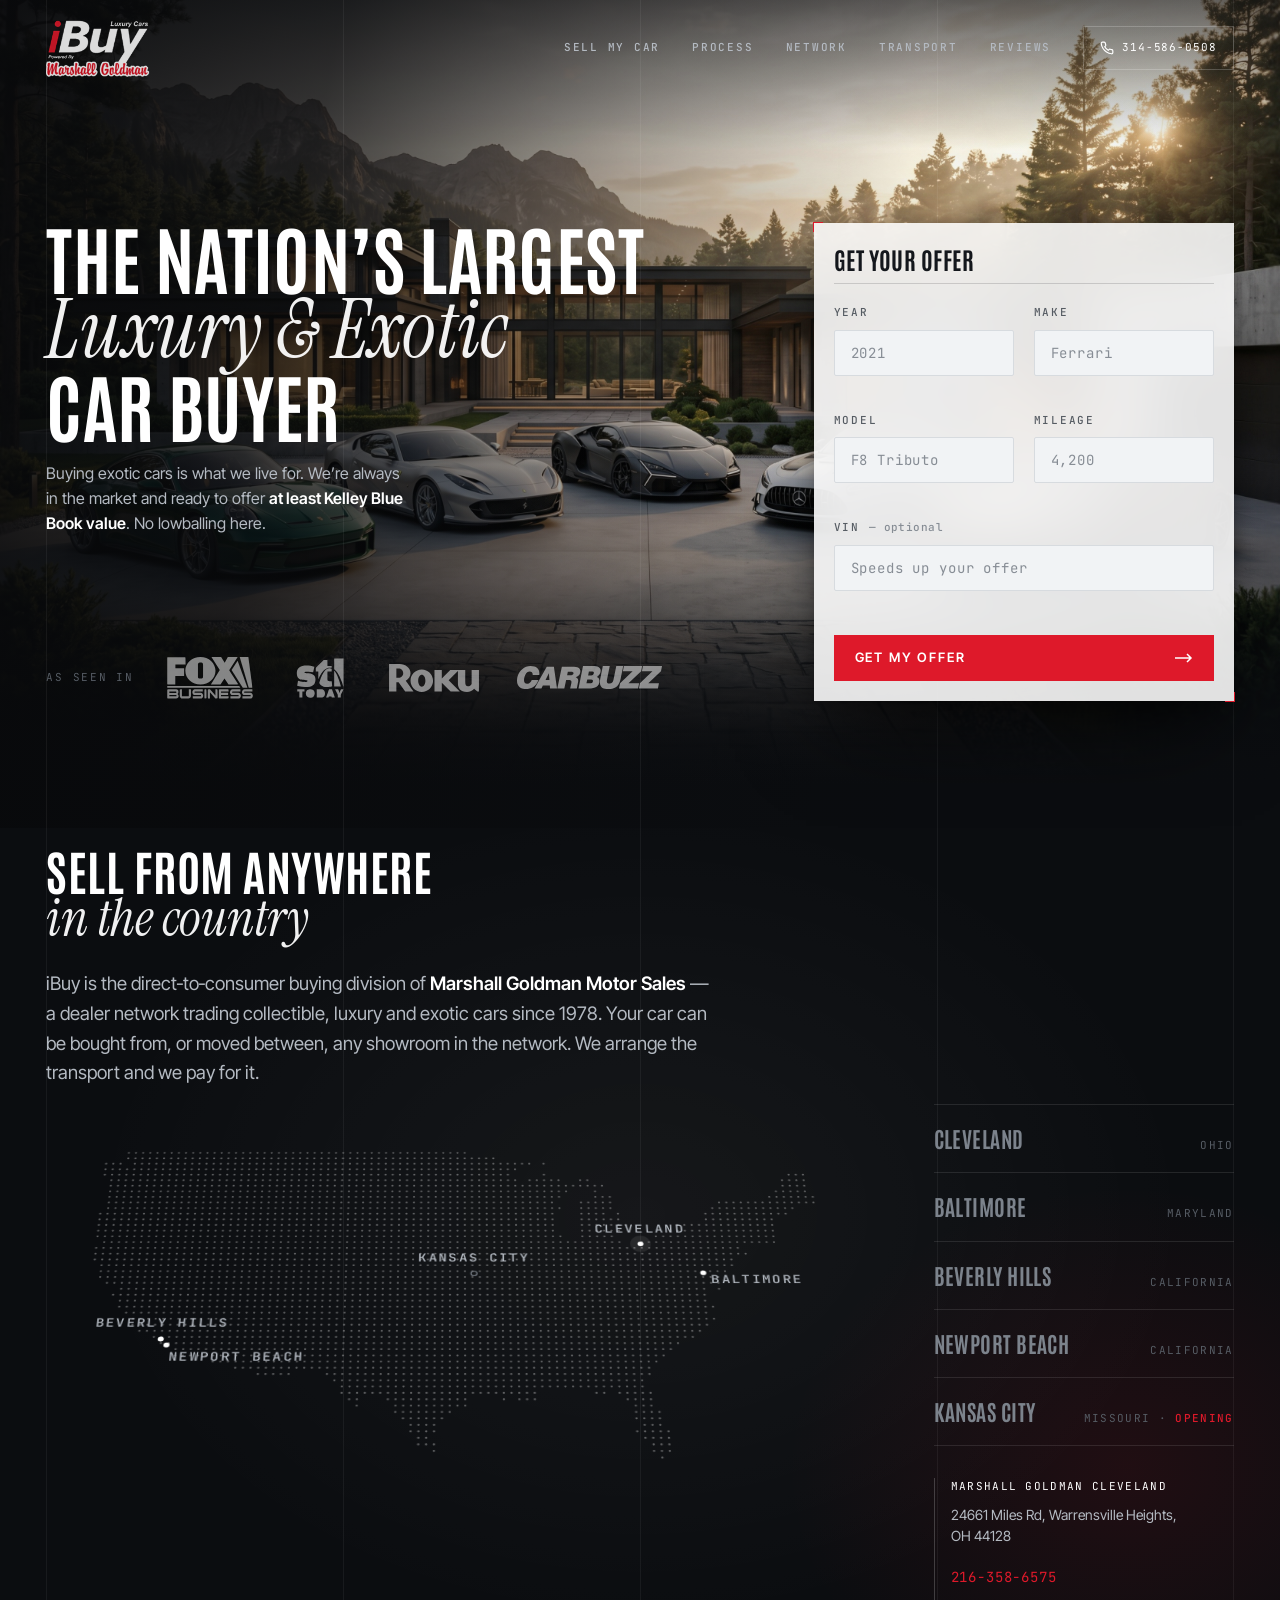
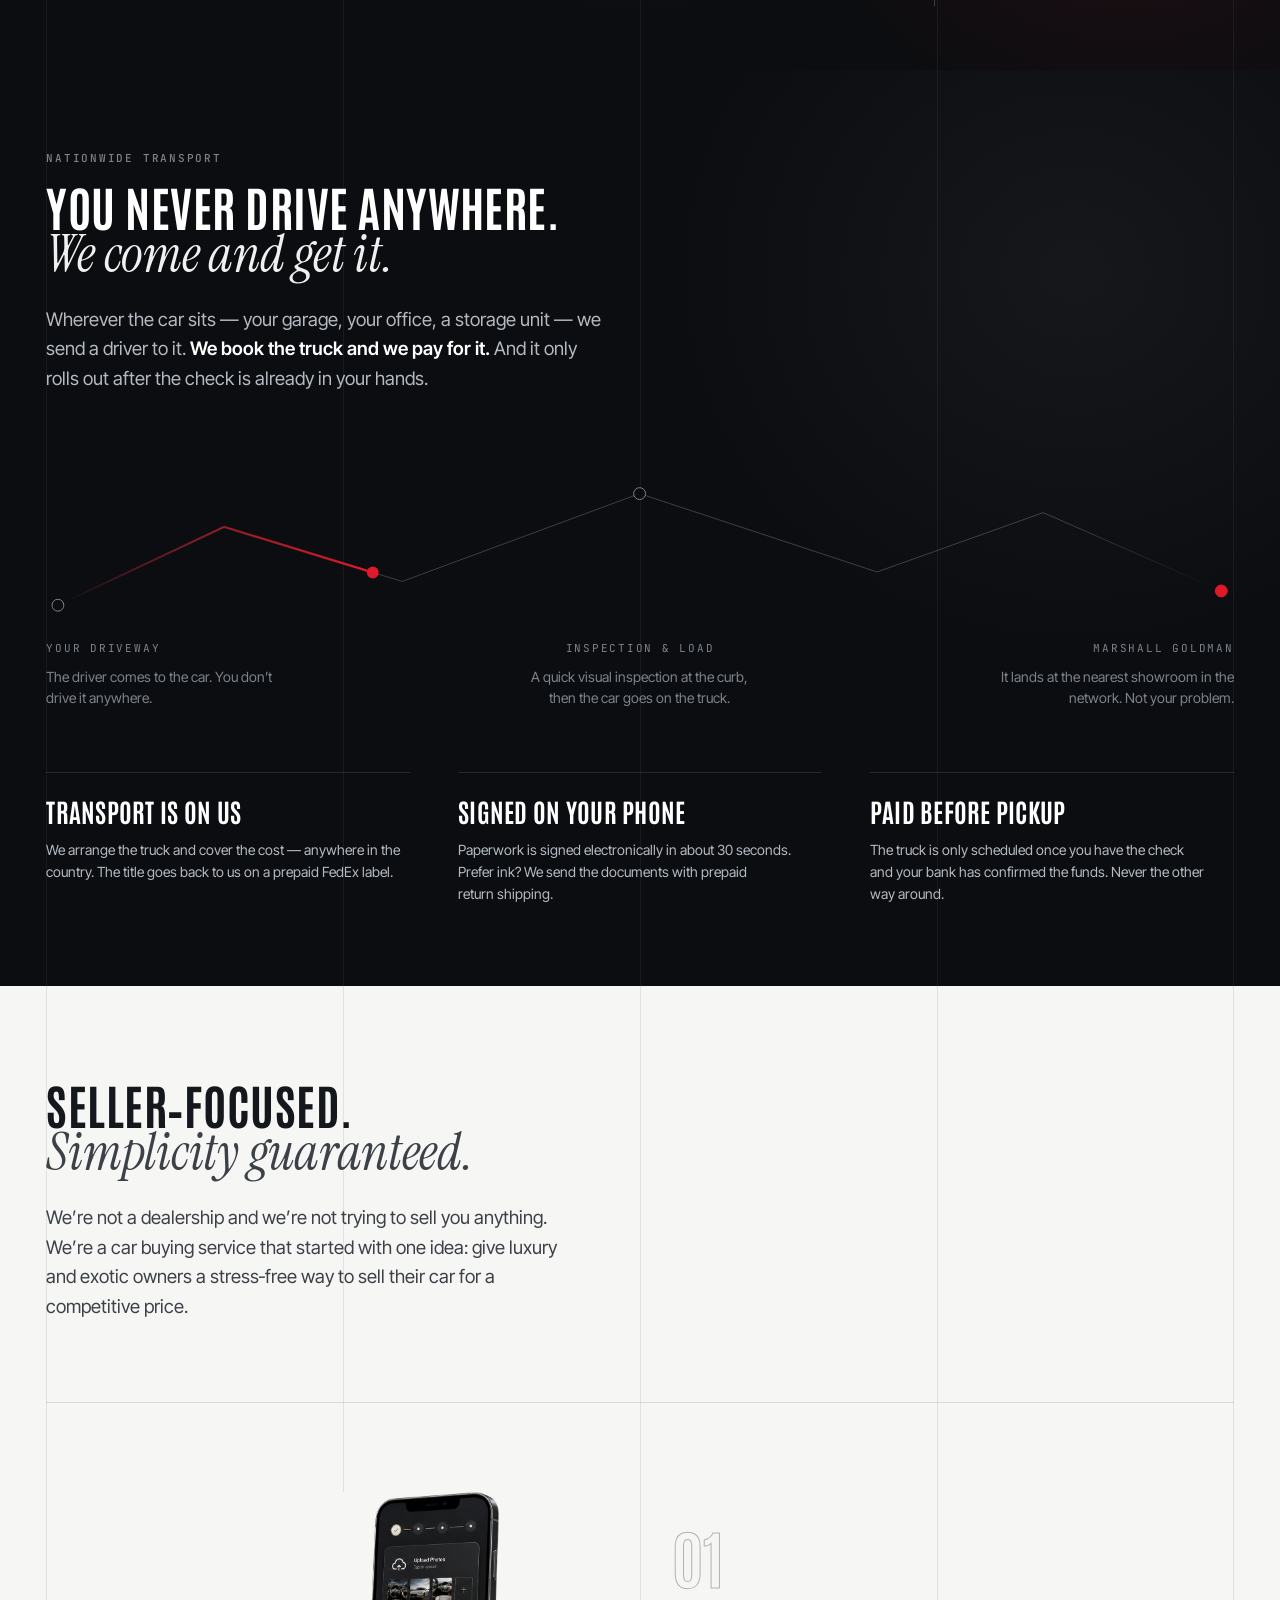
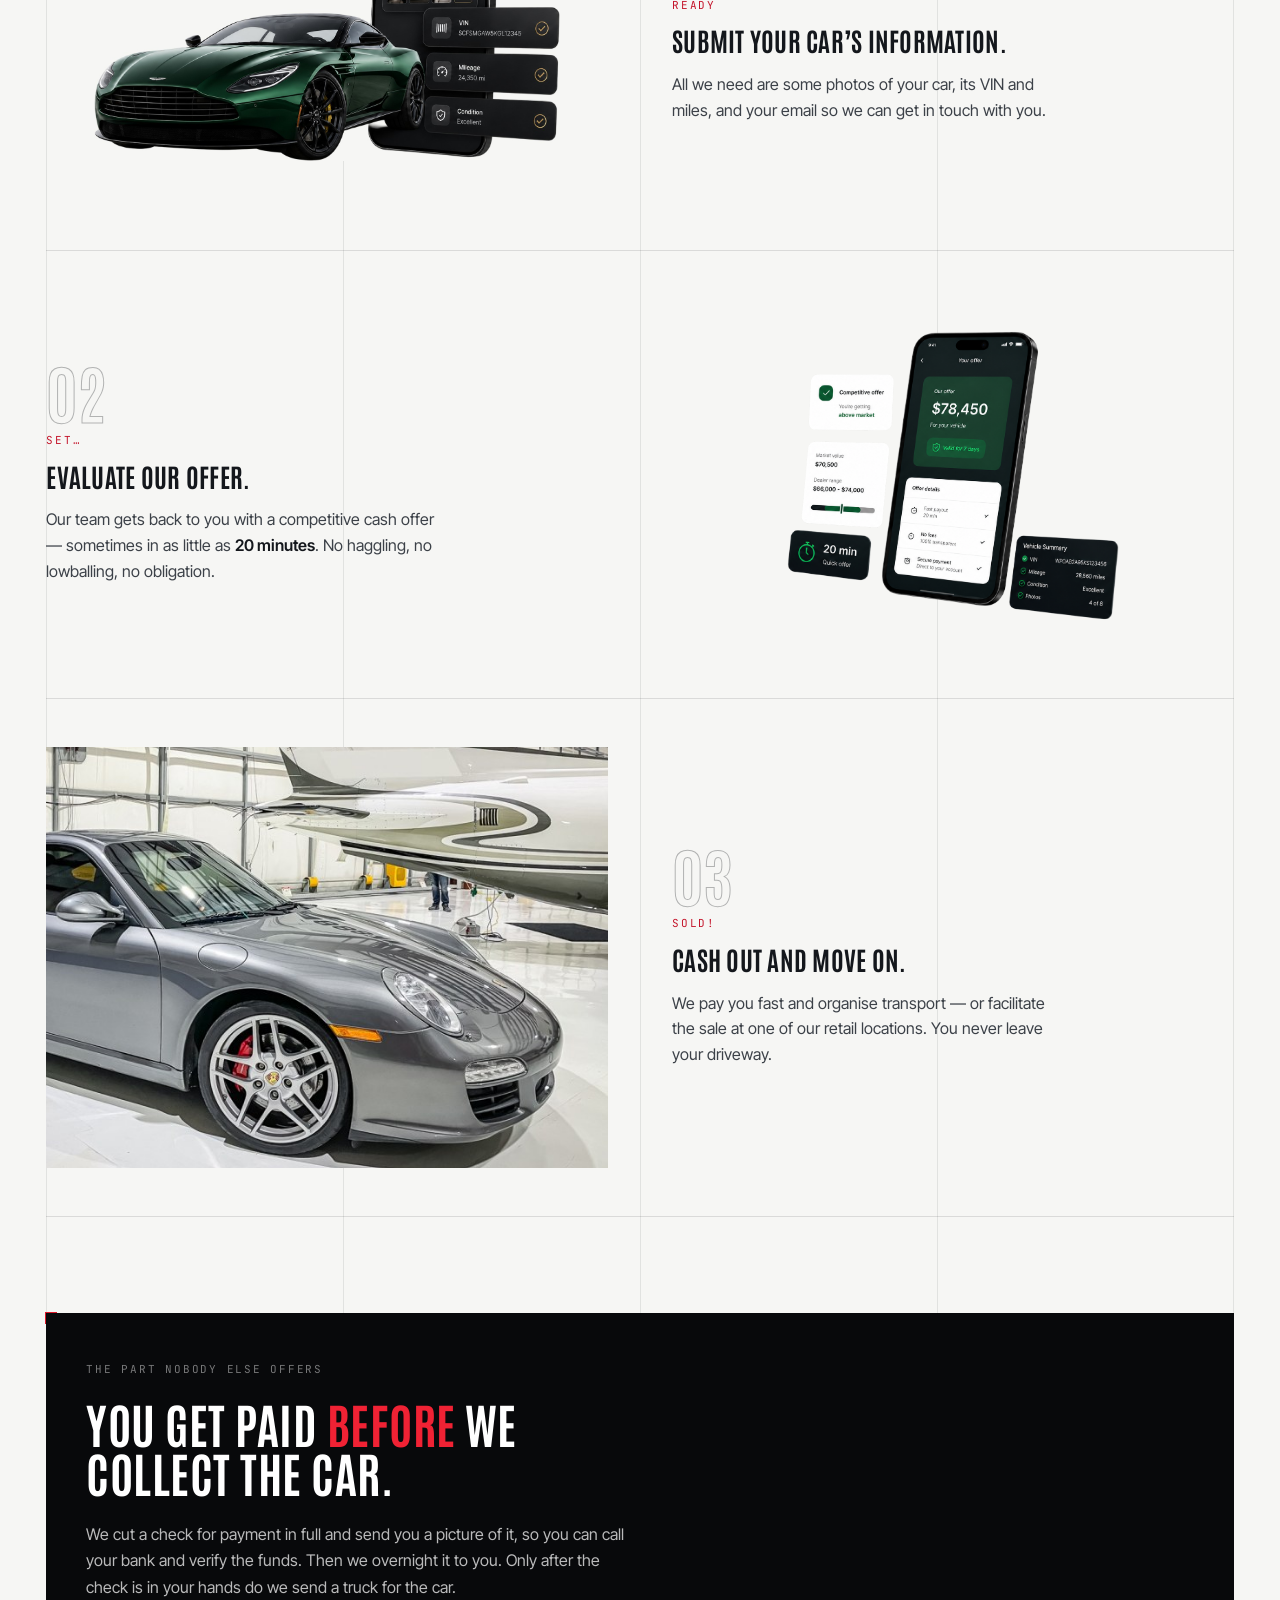
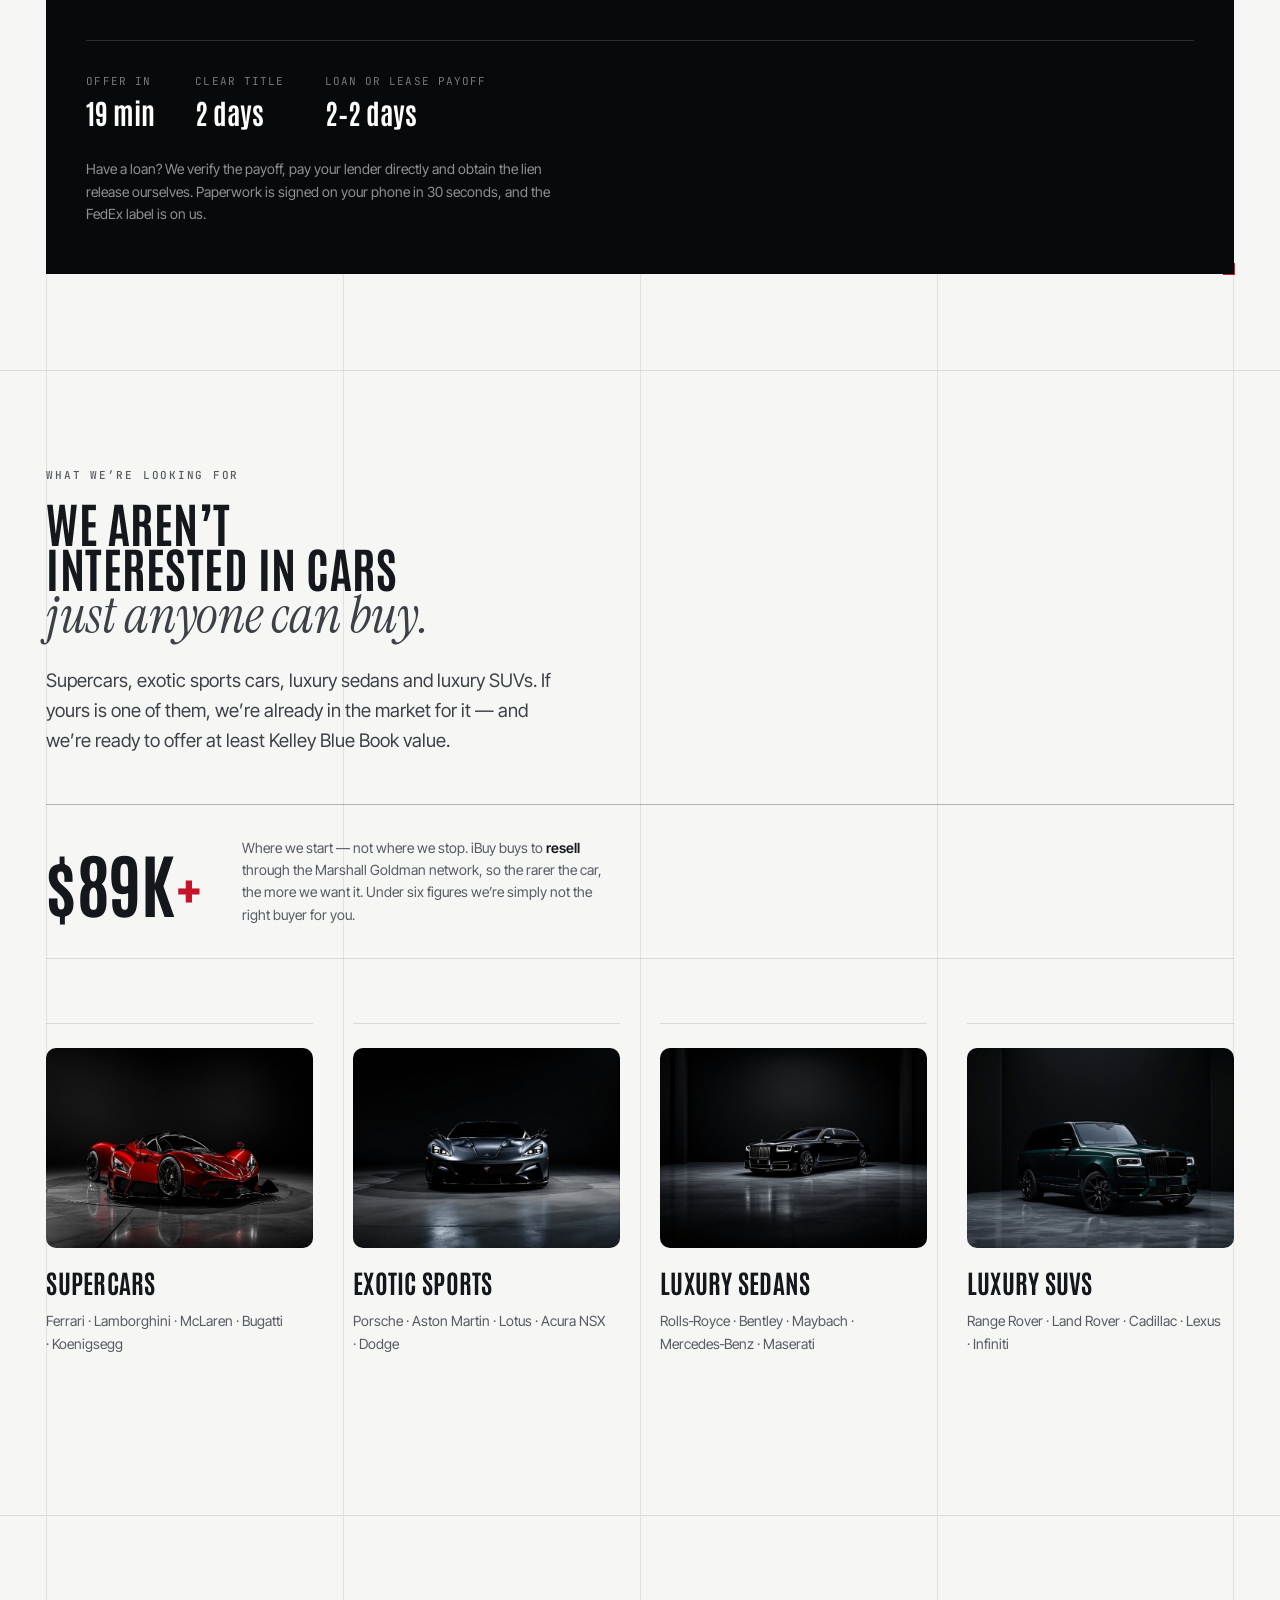
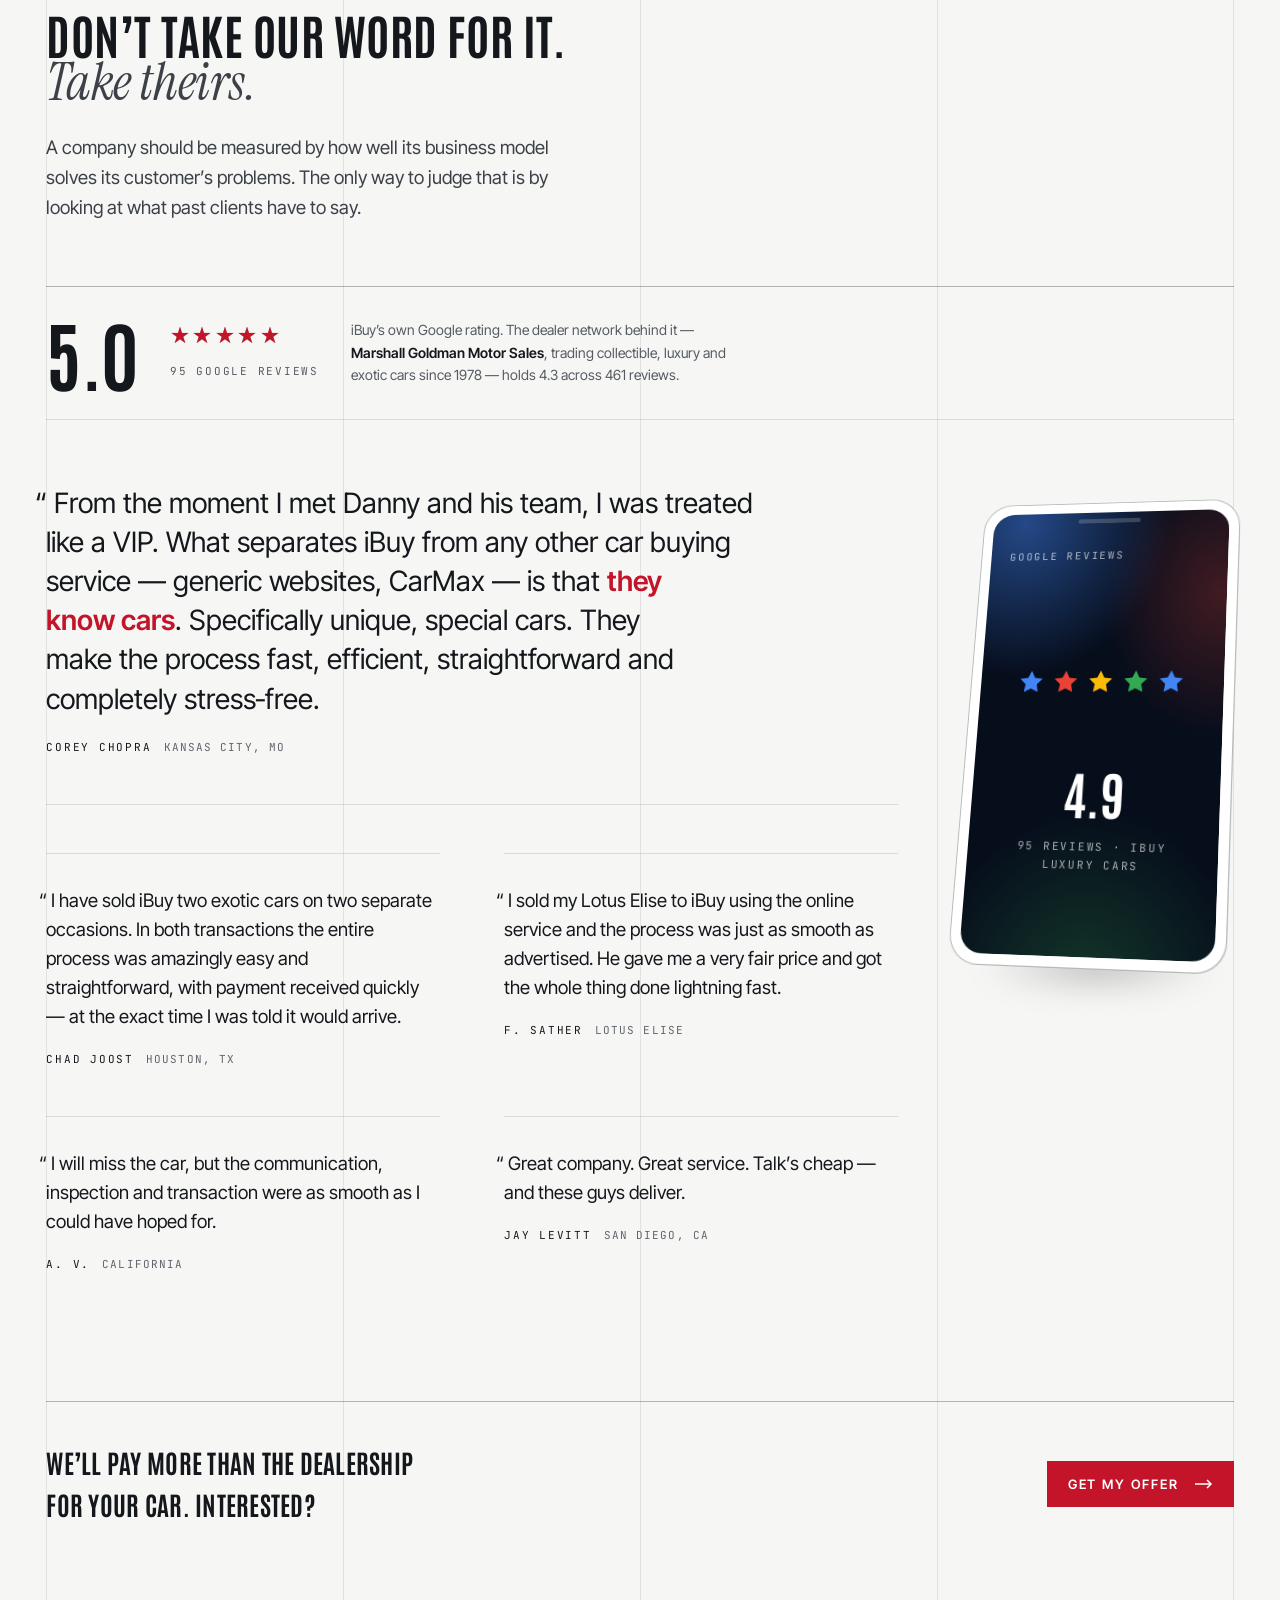
==== 04-build/index.html @ 210944fa "След тает по-настоящему: маска-градиент едет с кареткой Градиента ВДОЛЬ пути в SVG не существует — л" ====
<!doctype html>
<html lang="en">
<head>
  <meta charset="utf-8">
  <meta name="viewport" content="width=device-width, initial-scale=1">

  <title>Sell Your Luxury or Exotic Car | iBuy Luxury Cars</title>
  <meta name="description" content="Get a real cash offer on your luxury or exotic car within 24 hours. No lowball offers, no consignment, no hoops. iBuy Luxury Cars — a division of Marshall Goldman Motor Sales.">

  <link rel="preconnect" href="https://fonts.googleapis.com">
  <link rel="preconnect" href="https://fonts.gstatic.com" crossorigin>
  <link href="https://fonts.googleapis.com/css2?family=Antonio:wght@400;600;700&family=Inter+Tight:wght@400;500;600&family=Instrument+Serif:ital@0;1&family=JetBrains+Mono:wght@400;500&display=swap" rel="stylesheet">

  <link rel="stylesheet" href="css/tokens.css">
  <link rel="stylesheet" href="css/base.css">
  <link rel="stylesheet" href="css/sections/hero.css">
  <link rel="stylesheet" href="css/sections/network.css">
  <link rel="stylesheet" href="css/sections/transport.css">
  <link rel="stylesheet" href="css/sections/process.css">
  <link rel="stylesheet" href="css/sections/buy.css">
  <link rel="stylesheet" href="css/sections/reviews.css">
</head>

<body>
  <a class="skip-link" href="#quote-form">Skip to offer form</a>

  <!-- ======================================================================
       HEADER
       ====================================================================== -->
  <header class="header" id="header">
    <div class="container header__inner">

      <a class="header__logo" href="/" aria-label="iBuy Luxury Cars — home">
        <img src="assets/img/logo.png" alt="iBuy Luxury Cars, powered by Marshall Goldman" width="183" height="102">
      </a>

      <nav class="header__nav" aria-label="Main">
        <a class="header__link" href="#quote-form">Sell my car</a>
        <a class="header__link" href="#process">Process</a>
        <a class="header__link" href="#network">Network</a>
        <a class="header__link" href="#transport">Transport</a>
        <a class="header__link" href="#reviews">Reviews</a>
      </nav>

      <a class="header__phone" href="tel:+13145860508">
        <svg viewBox="0 0 24 24" fill="none" stroke="currentColor" stroke-width="2" stroke-linecap="round" stroke-linejoin="round" aria-hidden="true">
          <path d="M22 16.92v3a2 2 0 0 1-2.18 2 19.79 19.79 0 0 1-8.63-3.07 19.5 19.5 0 0 1-6-6 19.79 19.79 0 0 1-3.07-8.67A2 2 0 0 1 4.11 2h3a2 2 0 0 1 2 1.72c.13.96.36 1.9.7 2.81a2 2 0 0 1-.45 2.11L8.09 9.91a16 16 0 0 0 6 6l1.27-1.27a2 2 0 0 1 2.11-.45c.9.34 1.85.57 2.81.7A2 2 0 0 1 22 16.92z"/>
        </svg>
        <span>314-586-0508</span>
      </a>

      <button class="header__burger" type="button" aria-label="Open menu" aria-expanded="false">
        <svg width="18" height="12" viewBox="0 0 18 12" fill="none" stroke="currentColor" stroke-width="1.5" aria-hidden="true">
          <path d="M0 1h18M0 6h18M0 11h18"/>
        </svg>
      </button>

    </div>
  </header>

  <main id="main">

    <!-- ====================================================================
         SECTION 01 — HERO
         Слева обещание, справа форма. Внизу пресса + подсказка скролла.
         ==================================================================== -->
    <section class="hero" aria-labelledby="hero-title">

      <!-- Клиент просил кинематографичный видео-герой; съёмка будет, когда
           достроят объект. Разметка уже видео-готовая: пока источника нет,
           браузер показывает poster — тот же кадр. Придёт footage — добавляем
           <source>, и больше ничего не трогаем. -->
      <div class="hero__media">
        <video poster="assets/img/hero-lineup.jpg"
               autoplay muted loop playsinline preload="none"
               aria-label="A lineup of luxury and exotic cars parked at a modern estate at sunset.">
          <!-- <source src="assets/video/hero.webm" type="video/webm"> -->
          <!-- <source src="assets/video/hero.mp4"  type="video/mp4"> -->
        </video>
      </div>

      <div class="hero__scrim" aria-hidden="true"></div>

      <!-- Колоночная сетка — видимая конструкция кадра -->
      <div class="hero__grid" aria-hidden="true">
        <span></span><span></span><span></span><span></span>
      </div>

      <!-- ЗЕМЛЯ.
           Телеметрия лежит на бетоне перед машинами, в перспективе — как цифры
           на поле в elemets.jpg и подписи по рельефу в MAP.jpg. Не наклейка
           поверх кадра: буквы живут в его пространстве.
           Вырез машин для этого не нужен — земля и так перед ними. -->
      <!-- Пустая в покое. Оживает только под цифру: наведение на машину или
           оценка. Дежурный текст тут был дублем секции 02 (она делает то же,
           но по-настоящему — картой) и просто лежал поперёк машин. -->
      <div class="hero__ground" aria-hidden="true">
        <div class="ground__plane">
          <p class="ground__line" data-slot="ground-label"></p>
          <p class="ground__figure" data-slot="ground-figure"></p>
          <p class="ground__line ground__line--sub" data-slot="ground-sub"></p>
        </div>
      </div>

      <div class="container hero__inner">

        <!-- Левая колонка -->
        <div class="hero__copy">

          <h1 class="hero__title" id="hero-title" data-rise="side">
            The Nation&rsquo;s Largest
            <em>Luxury &amp; Exotic</em>
            Car Buyer
          </h1>

          <!-- Текст с оригинала (ibuylc.com), сжатый. Свой лид я выбросил:
               у клиента формулировки точнее и это его голос, а не мой. -->
          <p class="hero__lead" data-rise>
            Buying exotic cars is what we live for. We&rsquo;re always in the market
            and ready to offer <strong>at least Kelley Blue Book value</strong>.
            No lowballing here.
          </p>

          <!-- TRUST BAR живёт в левой колонке и прижат к её низу (margin-top:
               auto). Колонка тянется до высоты формы, поэтому нижняя линия
               логотипов совпадает с нижним краем формы сама — без подгонки
               отступами, которая ломалась бы при смене высоты формы.

               Векторы Alex'а, прогнанные через svgo: было ~1 МБ, стало 20 КБ
               (Fox весил 712 КБ; Roku — 268 КБ, внутри семь base64-растров и
               ни одного viewBox). У Post-Dispatch снята красная подложка: иначе
               при перекраске в белый он превращался в сплошной прямоугольник.

               Цвет задаётся из CSS (filter), а не в файлах: логотипы обязаны
               быть монохромными, иначе фиолетовый Roku, красный CarBuzz и
               зелёный Trustpilot устроят радугу и подерутся с нашим
               единственным акцентом. -->
          <div class="trust" data-rise>
            <p class="trust__label">As seen in</p>
            <ul class="trust__list">
              <li><img class="trust__logo trust__logo--fox"  src="assets/img/logos/fox-business.svg"  alt="Fox Business"></li>
              <li><img class="trust__logo trust__logo--stl"  src="assets/img/logos/post-dispatch.svg" alt="St. Louis Post-Dispatch"></li>
              <li><img class="trust__logo trust__logo--roku" src="assets/img/logos/roku.svg"          alt="Roku"></li>
              <li><img class="trust__logo trust__logo--buzz" src="assets/img/logos/carbuzz.svg"       alt="CarBuzz"></li>

              <!-- TRUSTPILOT ОТКЛЮЧЁН. Проверено 13.07.2026 на самом Trustpilot:
                   у ibuylc.com профиль заявлен с июня 2021, но отзывов — НОЛЬ.
                   Страница так и называется: «Be the first to review ibuylc.com».
                   Логотип здесь обещал бы соцдоказательство, которого нет, а тот,
                   кто кликнет, упрётся в пустой профиль. Хуже, чем не иметь его.

                   Клиент в брифе просит GOOGLE Reviews — вот там отзывы реальные.
                   Появятся отзывы на Trustpilot — раскомментировать.

              <li><img class="trust__logo trust__logo--trust" src="assets/img/logos/trustpilot.svg" alt="Trustpilot"></li>
              -->
            </ul>
          </div>

        </div>

        <!-- Правая колонка: форма. Смысл всей секции.
             На текущем сайте она есть только на главной — на 30 SEO-лендингах
             формы нет вообще. -->
        <div class="quote" data-rise>

          <div class="quote__head">
            <h2 class="quote__title">Get your offer</h2>
          </div>

          <form class="quote__form" id="quote-form" novalidate>

            <div class="quote__grid">

              <div class="field">
                <label class="field__label" for="q-year">Year</label>
                <input class="field__input" id="q-year" name="year" type="text"
                       inputmode="numeric" autocomplete="off" placeholder="2021" required>
                <span class="field__error" data-error-for="q-year" aria-live="polite"></span>
              </div>

              <div class="field">
                <label class="field__label" for="q-make">Make</label>
                <input class="field__input" id="q-make" name="make" type="text"
                       autocomplete="off" placeholder="Ferrari" required>
                <span class="field__error" data-error-for="q-make" aria-live="polite"></span>
              </div>

              <div class="field">
                <label class="field__label" for="q-model">Model</label>
                <input class="field__input" id="q-model" name="model" type="text"
                       autocomplete="off" placeholder="F8 Tributo" required>
                <span class="field__error" data-error-for="q-model" aria-live="polite"></span>
              </div>

              <div class="field">
                <label class="field__label" for="q-mileage">Mileage</label>
                <input class="field__input" id="q-mileage" name="mileage" type="text"
                       inputmode="numeric" autocomplete="off" placeholder="4,200" required>
                <span class="field__error" data-error-for="q-mileage" aria-live="polite"></span>
              </div>

              <div class="field field--full">
                <label class="field__label" for="q-vin">
                  VIN <span class="field__optional">— optional</span>
                </label>
                <input class="field__input" id="q-vin" name="vin" type="text"
                       autocomplete="off" placeholder="Speeds up your offer">
                <span class="field__error" data-error-for="q-vin" aria-live="polite"></span>
              </div>

            </div>

            <button class="btn btn--primary btn--block" type="submit">
              Get my offer
              <svg width="18" height="10" viewBox="0 0 18 10" fill="none" stroke="currentColor" stroke-width="1.5" aria-hidden="true">
                <path d="M0 5h16M12 1l4 4-4 4"/>
              </svg>
            </button>

          </form>

        </div>

      </div>

      <!-- ====================================================================
           ВРЕМЕННО ОТКЛЮЧЕНО: приборный блок + лента выкупленных машин.
           На их месте сейчас trust bar (ниже).

           Живая оценка на бетоне при этом ПРОДОЛЖАЕТ работать: в main.js узлы
           readout и lineup стали необязательными. Раскомментируешь — оживёт
           обратно, править JS не нужно.

           ВНИМАНИЕ: внутри блока не должно быть вложенных комментариев и даже
           упоминания закрывающей последовательности. HTML-комментарии не
           вкладываются: первая же такая последовательность закроет внешний
           комментарий, часть разметки оживёт, а её остаток вылезет на страницу
           текстом. Ровно на это здесь уже наступили дважды.

      <div class="instrument">

        <div class="readout" id="readout" aria-live="polite">

          <div class="readout__pane is-active" data-pane="default">
            <ul class="readout__stats">
              <li><b>24 h</b><span>Cash offer</span></li>
              <li><b>KBB+</b><span>Minimum value</span></li>
              <li><b>50</b><span>States covered</span></li>
            </ul>
          </div>

          <div class="readout__pane" data-pane="car">
            <p class="readout__name" data-slot="name"></p>
            <dl class="readout__grid">
              <div><dt>Paid</dt><dd data-slot="paid"></dd></div>
              <div><dt>Acquired</dt><dd data-slot="where"></dd></div>
              <div><dt>Offer in</dt><dd data-slot="time"></dd></div>
            </dl>
          </div>

          <div class="readout__pane" data-pane="estimate">
            <p class="readout__name">
              Estimated offer
              <b class="readout__status" data-slot="status">Computing</b>
            </p>
            <p class="readout__figure" data-slot="range">&mdash;</p>
            <p class="readout__compare" data-slot="compare"></p>
          </div>

        </div>

        <div class="lineup">
          <span class="lineup__label">Recently acquired</span>

          <ul class="lineup__list" id="lineup">
            <li>
              <button class="lineup__item" type="button"
                      data-name="Ferrari 812 Superfast &mdash; 2021 &middot; 4,200 mi"
                      data-paid="$289,000" data-where="Beverly Hills" data-time="19 hours">
                812 Superfast
              </button>
            </li>
            <li>
              <button class="lineup__item" type="button"
                      data-name="Lamborghini Revuelto &mdash; 2024 &middot; 1,100 mi"
                      data-paid="$561,000" data-where="Newport Beach" data-time="11 hours">
                Revuelto
              </button>
            </li>
            <li>
              <button class="lineup__item" type="button"
                      data-name="Mercedes-AMG GT Black Series &mdash; 2022 &middot; 6,800 mi"
                      data-paid="$342,000" data-where="Cleveland" data-time="22 hours">
                AMG GT Black
              </button>
            </li>
            <li>
              <button class="lineup__item" type="button"
                      data-name="Porsche 911 GT3 Touring &mdash; 2023 &middot; 3,400 mi"
                      data-paid="$237,000" data-where="Kansas City" data-time="14 hours">
                911 GT3
              </button>
            </li>
            <li>
              <button class="lineup__item" type="button"
                      data-name="McLaren 720S Spider &mdash; 2021 &middot; 8,900 mi"
                      data-paid="$258,000" data-where="Maryland" data-time="16 hours">
                720S Spider
              </button>
            </li>
          </ul>
        </div>

      </div>

           ==================================================================== -->

    </section>


    <!-- ====================================================================
         SECTION 02 — NETWORK
         Требования клиента №3 и №4: сеть Marshall Goldman и перегон машин
         между локациями + доставка по стране.

         Адреса и телефоны — НАСТОЯЩИЕ, сняты с marshallgoldman.com.
         Kansas City клиент назвал в брифе, но на сайте Marshall Goldman его
         нет — вероятно, это и есть тот «новый объект, который достраивается».
         Адрес ему не выдуман: помечен как открывающийся.
         ==================================================================== -->
    <!-- ТЁМНАЯ. Карта работает кадром — светящиеся точки, дуги перегона, пинг
         источника — и на светлом теряет всю драму. Светлое начинается со
         следующей секции (см. .theme-light в tokens.css). -->
    <section class="network" id="network" aria-labelledby="network-title">

      <!-- Колоночная сетка. Та же, что в герое: конструкция листа идёт насквозь. -->
      <div class="gridlines" aria-hidden="true">
        <span></span><span></span><span></span><span></span>
      </div>
      <div class="container">

        <header class="network__head">
          <h2 class="network__title" id="network-title" data-rise="side">
            Sell from anywhere
            <em>in the country</em>
          </h2>

          <p class="network__lead" data-rise>
            iBuy is the direct&#8209;to&#8209;consumer buying division of
            <strong>Marshall Goldman Motor Sales</strong> &mdash; a dealer network
            trading collectible, luxury and exotic cars since 1978. Your car can be
            bought from, or moved between, any showroom in the network. We arrange
            the transport and we pay for it.
          </p>
        </header>

        <div class="network__body">

          <!-- Карта. Наклонена в перспективе: плоская читается как схема,
               наклонённая — как местность. Приём тот же, что у «земли» в герое.

               ДВА СЛОЯ, и это принципиально:
               · .map__stage — наклонён. В нём точки страны (canvas) и маркеры
                 с подписями (SVG). Подписи ложатся НА местность, кольца пинга
                 становятся эллипсами — так и должно быть на плоскости в перспективе.
               · .map__air — НЕ наклонён, лежит поверх. В нём дуги перегона.
                 Если бы они жили в наклонённой плоскости, то легли бы на землю
                 крашеными полосами. В отдельном слое они выгибаются НАД страной —
                 и только тогда читаются как маршруты.

               Концы дуг берутся из реальных экранных координат маркеров после
               3D-трансформа (см. network.js), а не считаются заново. -->
          <figure class="map">

            <div class="map__stage">
              <canvas class="map__dots" aria-hidden="true"></canvas>

              <svg class="map__svg" viewBox="0 0 1000 528" role="img"
                   aria-label="Map of the United States showing Marshall Goldman showrooms in Cleveland, Baltimore, Beverly Hills, Newport Beach, and a new Kansas City location.">
                <g class="map__markers">
                <g class="marker" data-city="cleveland" transform="translate(748.1 172.9)">
                  <circle class="marker__ping" r="4"></circle>
                  <circle class="marker__ping" r="4"></circle>
                  <circle class="marker__ping" r="4"></circle>
                  <circle class="marker__halo" r="14"></circle>
                  <circle class="marker__dot" r="4"></circle>
                  <text class="marker__label" x="0" y="-20">Cleveland</text>
                </g>
                <g class="marker" data-city="baltimore" transform="translate(830.2 222.7)">
                  <circle class="marker__ping" r="4"></circle>
                  <circle class="marker__ping" r="4"></circle>
                  <circle class="marker__ping" r="4"></circle>
                  <circle class="marker__halo" r="14"></circle>
                  <circle class="marker__dot" r="4"></circle>
                  <text class="marker__label" x="10" y="18">Baltimore</text>
                </g>
                <g class="marker" data-city="beverlyHills" transform="translate(109.2 333.3)">
                  <circle class="marker__ping" r="4"></circle>
                  <circle class="marker__ping" r="4"></circle>
                  <circle class="marker__ping" r="4"></circle>
                  <circle class="marker__halo" r="14"></circle>
                  <circle class="marker__dot" r="4"></circle>
                  <text class="marker__label" x="0" y="-20">Beverly Hills</text>
                </g>
                <g class="marker" data-city="newportBeach" transform="translate(117.4 343)">
                  <circle class="marker__ping" r="4"></circle>
                  <circle class="marker__ping" r="4"></circle>
                  <circle class="marker__ping" r="4"></circle>
                  <circle class="marker__halo" r="14"></circle>
                  <circle class="marker__dot" r="4"></circle>
                  <text class="marker__label" x="4" y="26">Newport Beach</text>
                </g>
                <g class="marker marker--soon" data-city="kansasCity" transform="translate(521.9 223.8)">
                  <circle class="marker__ping" r="4"></circle>
                  <circle class="marker__ping" r="4"></circle>
                  <circle class="marker__ping" r="4"></circle>
                  <circle class="marker__halo" r="14"></circle>
                  <circle class="marker__dot" r="4"></circle>
                  <text class="marker__label" x="0" y="-20">Kansas City</text>
                </g>
              </g>
              </svg>
            </div>

            <!-- Дуги перегона. Отдельный, НЕ наклонённый слой поверх плоскости —
                 иначе маршрут ляжет на землю. viewBox выставляется из JS
                 по реальному размеру карты в пикселях. -->
            <svg class="map__air" aria-hidden="true">
              <g class="map__arcs"></g>
            </svg>

          </figure>

          <!-- Список локаций -->
          <div class="network__side">
            <ul class="locs">

              <li>
                <button class="loc" type="button" data-city="cleveland"
                        data-name="Marshall Goldman Cleveland"
                        data-address="24661 Miles Rd, Warrensville Heights, OH 44128"
                        data-phone="216-358-6575">
                  <span class="loc__city">Cleveland</span>
                  <span class="loc__state">Ohio</span>
                </button>
              </li>

              <li>
                <button class="loc" type="button" data-city="baltimore"
                        data-name="Marshall Goldman Baltimore"
                        data-address="7869 Dorsey Run Rd, Jessup, MD 20794"
                        data-phone="443-583-3500">
                  <span class="loc__city">Baltimore</span>
                  <span class="loc__state">Maryland</span>
                </button>
              </li>

              <li>
                <button class="loc" type="button" data-city="beverlyHills"
                        data-name="Marshall Goldman Beverly Hills"
                        data-address="8833 Wilshire Blvd, Beverly Hills, CA 90211"
                        data-phone="424-201-0084">
                  <span class="loc__city">Beverly Hills</span>
                  <span class="loc__state">California</span>
                </button>
              </li>

              <li>
                <button class="loc" type="button" data-city="newportBeach"
                        data-name="Marshall Goldman Newport Beach"
                        data-address="2540 West Coast Highway, Newport Beach, CA 92663"
                        data-phone="949-627-0003">
                  <span class="loc__city">Newport Beach</span>
                  <span class="loc__state">California</span>
                </button>
              </li>

              <li>
                <button class="loc loc--soon" type="button" data-city="kansasCity"
                        data-name="Marshall Goldman Kansas City"
                        data-address="Opening soon — address to be confirmed">
                  <span class="loc__city">Kansas City</span>
                  <span class="loc__state">Missouri &middot; <b>Opening</b></span>
                </button>
              </li>

            </ul>

            <!-- Панель раскрывается при наведении на локацию -->
            <div class="locpanel" aria-live="polite">
              <p class="locpanel__name" data-slot="loc-name"></p>
              <p class="locpanel__address" data-slot="loc-address"></p>
              <a class="locpanel__phone" data-slot="loc-phone" href="#"></a>
            </div>

          </div>

        </div>

      </div>
    </section>


    <!-- ====================================================================
         SECTION 03 — TRANSPORT   (тёмная)
         Требование клиента №4: национальный конcierge и перевозка.

         Стоит сразу после карты намеренно: карта обещает «продавайте откуда
         угодно», и первый вопрос человека — «а как машина доедет из моего
         двора в Кливленд?». Здесь ответ, а не общие слова про concierge.

         ВСЕ ФАКТЫ — с ibuylc.com/our-process/, дословно по смыслу:
         «We send a driver to grab the car», грузовик заказывают и оплачивают
         они, водитель осматривает машину на месте, титул уезжает по
         предоплаченной FedEx-наклейке, бумаги подписываются с телефона
         (PandaDoc). Условия доставки — не то место, где можно выдумывать.
         ==================================================================== -->
    <section class="transport" id="transport" aria-labelledby="transport-title">

      <div class="gridlines" aria-hidden="true">
        <span></span><span></span><span></span><span></span>
      </div>

      <div class="container">

        <header class="transport__head">
          <p class="eyebrow">Nationwide transport</p>
          <h2 class="transport__title" id="transport-title" data-rise="side">
            You never drive anywhere.
            <em>We come and get it.</em>
          </h2>
          <p class="transport__lead" data-rise>
            Wherever the car sits &mdash; your garage, your office, a storage unit &mdash;
            we send a driver to it. <strong>We book the truck and we pay for it.</strong>
            And it only rolls out after the check is already in your hands.
          </p>
        </header>

        <!-- МАРШРУТ — ДУГА, а не прямая. Прямая читалась как полоса загрузки;
             дуга рифмуется с перегонами на карте выше (они там тоже выгнуты) и
             сразу говорит «это перелёт через страну», а не «шаг 1-2-3».

             Всё внутри SVG: и кривая, и точки, и каретка. Иначе не сходится —
             точка на прямой держится процентами, а на кривой её положение надо
             брать с самого пути. Каретку ведёт animateMotion по <mpath>: она
             идёт ровно по нарисованной линии при любой ширине экрана.

             Хвост — три «призрака», отстающих на 0.12/0.24/0.36с. На перегоне
             они растягиваются за кареткой в след, а на остановке догоняют её и
             сливаются — хвост пропадает сам, без отдельной анимации. -->
        <div class="rail" data-rise>
          <svg class="rail__svg" viewBox="0 0 1000 140" fill="none" aria-hidden="true">
            <defs>
              <!-- Линия растворяется к краям: маршрут приходит извне кадра и
                   уходит дальше — ровно то, что значит «по всей стране». -->
              <linearGradient id="rail-fade" x1="0" y1="0" x2="1" y2="0">
                <stop offset="0"    stop-color="currentColor" stop-opacity="0"/>
                <stop offset="0.14" stop-color="currentColor" stop-opacity="1"/>
                <stop offset="0.86" stop-color="currentColor" stop-opacity="1"/>
                <stop offset="1"    stop-color="currentColor" stop-opacity="0"/>
              </linearGradient>

              <!-- ЗАТУХАНИЕ СЛЕДА. Градиента ВДОЛЬ пути в SVG не существует —
                   линейный идёт по осям, а не по кривой. Поэтому хвост гасим не
                   обводкой, а МАСКОЙ: горизонтальный градиент, который едет
                   вместе с кареткой (x2 — её координата, x1 — на 260 позади).

                   Координаты головы посчитаны по времени, а не взяты линейно:
                   на ломаной длина пути и координата x расходятся (сегменты
                   разного наклона), и «на глаз» градиент отставал бы от каретки
                   на перегибах. -->
              <linearGradient id="trace-fade" gradientUnits="userSpaceOnUse"
                              x1="-250" y1="0" x2="10" y2="0">
                <stop offset="0" stop-color="#fff" stop-opacity="0"/>
                <stop offset="1" stop-color="#fff" stop-opacity="1"/>
                <animate attributeName="x2" dur="8s" repeatCount="indefinite" calcMode="linear"
                         keyTimes="0;0.125;0.1594;0.1938;0.2281;0.2625;0.2969;0.3313;0.3656;0.4;0.525;0.5594;0.5938;0.6281;0.6625;0.6969;0.7313;0.7656;0.8;1"
                         values="10; 10; 69; 129; 190; 253; 315; 376; 438; 499; 499; 561; 624; 686; 748; 809; 870; 930; 990; 990"/>
                <animate attributeName="x1" dur="8s" repeatCount="indefinite" calcMode="linear"
                         keyTimes="0;0.125;0.1594;0.1938;0.2281;0.2625;0.2969;0.3313;0.3656;0.4;0.525;0.5594;0.5938;0.6281;0.6625;0.6969;0.7313;0.7656;0.8;1"
                         values="-250; -250; -191; -131; -70; -7; 55; 116; 178; 239; 239; 301; 364; 426; 488; 549; 610; 670; 730; 730"/>
              </linearGradient>

              <mask id="trace-mask" maskUnits="userSpaceOnUse" x="0" y="0" width="1000" height="140">
                <rect x="0" y="0" width="1000" height="140" fill="url(#trace-fade)"/>
              </mask>
            </defs>

            <!-- ЛОМАНАЯ, а не гладкая дуга: маршрут прыгает по высотам, как
                 профиль перегона. Вершины между остановками — это не украшение,
                 а те самые «где-то там» между вашим двором и шоурумом.

                 Геометрия посчитана, а не подобрана: средняя остановка попадает
                 ровно на половину длины пути (0.5008), поэтому keyPoints каретки
                 остаются 0 / 0.5 / 1 и она встаёт точно в точку. -->
            <path id="rail-path" class="rail__curve"
                  d="M10 124 L150 58 L300 104 L500 30 L700 96 L840 46 L990 112"
                  stroke="url(#rail-fade)"/>

            <!-- Остановки сидят на вершинах ломаной: своя высота у каждой. -->
            <circle class="rail__ping"     cx="10"  cy="124" r="5" style="--i: 0"/>
            <circle class="rail__ping"     cx="500" cy="30"  r="5" style="--i: 1"/>
            <circle class="rail__ping"     cx="990" cy="112" r="5" style="--i: 2"/>

            <circle class="rail__stop" cx="10"  cy="124" r="5"/>
            <circle class="rail__stop" cx="500" cy="30"  r="5"/>
            <circle class="rail__stop rail__stop--end" cx="990" cy="112" r="5"/>

            <!-- СЛЕД. Два механизма, каждый делает своё:

                 1. dasharray/dashoffset — обрезают линию ВПЕРЕДИ каретки:
                    нарисован только пройденный участок. Доли те же, что у
                    каретки (0 → ½ → 1), поэтому голова линии всегда под ней.

                 2. Маска-градиент — гасит линию ПОЗАДИ: хвост длиной 260 плавно
                    уходит в ноль. Именно это даёт мягкий след вместо обрубка. -->
            <path class="rail__trace"
                  d="M10 124 L150 58 L300 104 L500 30 L700 96 L840 46 L990 112"
                  stroke-dasharray="1049"
                  mask="url(#trace-mask)">
              <animate attributeName="stroke-dashoffset" dur="8s" repeatCount="indefinite"
                       calcMode="linear" keyTimes="0;0.125;0.4;0.525;0.8;1"
                       values="1049; 1049; 524; 524; 0; 0"/>
            </path>

            <!-- Каретка. Держится 1с на каждой остановке: keyPoints повторяют
                 одно и то же значение, пока идёт стоянка. -->
            <circle class="rail__car" r="5" cx="0" cy="0">
              <animateMotion dur="8s" repeatCount="indefinite" calcMode="linear"
                             keyPoints="0;0;0.5;0.5;1;1" keyTimes="0;0.125;0.4;0.525;0.8;1">
                <mpath href="#rail-path"/>
              </animateMotion>
            </circle>
          </svg>

          <ol class="rail__stops">
            <li>
              <p class="rail__label">Your driveway</p>
              <p class="rail__note">
                The driver comes to the car. You don&rsquo;t drive it anywhere.
              </p>
            </li>
            <li>
              <p class="rail__label">Inspection &amp; load</p>
              <p class="rail__note">
                A quick visual inspection at the curb, then the car goes on the truck.
              </p>
            </li>
            <li>
              <p class="rail__label">Marshall Goldman</p>
              <p class="rail__note">
                It lands at the nearest showroom in the network. Not your problem.
              </p>
            </li>
          </ol>
        </div>

        <ul class="transport__facts" data-rise>
          <li>
            <h3 class="fact__title">Transport is on us</h3>
            <p class="fact__text">
              We arrange the truck and cover the cost &mdash; anywhere in the country.
              The title goes back to us on a prepaid FedEx label.
            </p>
          </li>
          <li>
            <h3 class="fact__title">Signed on your phone</h3>
            <p class="fact__text">
              Paperwork is signed electronically in about 30 seconds. Prefer ink?
              We send the documents with prepaid return shipping.
            </p>
          </li>
          <li>
            <h3 class="fact__title">Paid before pickup</h3>
            <p class="fact__text">
              The truck is only scheduled once you have the check and your bank has
              confirmed the funds. Never the other way around.
            </p>
          </li>
        </ul>

      </div>
    </section>


    <!-- ====================================================================
         SECTION 04 — HOW IT WORKS   (светлая)
         Требование клиента №4: прозрачный процесс.

         ВЕСЬ ТЕКСТ — с ibuylc.com/our-process/, ничего не выдумано.
         Фотографии — РЕАЛЬНЫЕ машины, выкупленные клиентом (ibuy-main/assets),
         водяной знак вырезан кадрированием. Оригиналы без знака надо запросить.

         Главное здесь — плашка «You get paid before we collect the car».
         Это их собственный порядок действий, закопанный в стену текста на
         странице, куда никто не заходит: чек приходит РАНЬШЕ эвакуатора.
         Ни один конкурент такого не обещает, а они об этом молчат.
         ==================================================================== -->
    <section class="process theme-light" id="process" aria-labelledby="process-title">

      <!-- Колоночная сетка. Та же, что в герое: конструкция листа идёт насквозь. -->
      <div class="gridlines" aria-hidden="true">
        <span></span><span></span><span></span><span></span>
      </div>
      <div class="container">

        <header class="process__head">
          <h2 class="process__title" id="process-title" data-rise="side">
            Seller&#8209;focused.
            <em>Simplicity guaranteed.</em>
          </h2>
          <p class="process__lead" data-rise>
            We&rsquo;re not a dealership and we&rsquo;re not trying to sell you anything.
            We&rsquo;re a car buying service that started with one idea: give luxury and
            exotic owners a stress&#8209;free way to sell their car for a competitive price.
          </p>
        </header>

        <ol class="steps">

          <li class="step">
            <!-- Рендер Alex'а (steps/01/01.png — PNG с честной альфой). Пустые
                 поля обрезаны по альфе, предмет положен на цвет секции: он лежит
                 на плашке, а не в белой коробке.

                 object-fit: contain, а не cover: кадрирование срезало бы телефон,
                 ради которого рендер и взят. -->
            <figure class="step__media step__media--plate" data-rise="side">
              <img src="assets/img/steps/step-01-submit.jpg"
                   alt="A green Aston Martin DB11 beside a phone showing the iBuy form: photos uploaded, VIN, mileage and condition confirmed."
                   width="1391" height="806" loading="lazy">
            </figure>
            <div class="step__body" data-rise>
              <p class="step__num">01</p>
              <p class="step__kicker">Ready</p>
              <h3 class="step__title">Submit your car&rsquo;s information.</h3>
              <p class="step__text">
                All we need are some photos of your car, its VIN and miles, and your
                email so we can get in touch with you.
              </p>
            </div>
          </li>

          <li class="step">
            <!-- Рендер Alex'а (steps/01/02.png). Фон приведён к цвету секции —
                 предмет лежит на плашке, а не в белой коробке.

                 ⚠️ ЦИФРЫ НА ЭКРАНЕ ВЫДУМАНЫ РЕНДЕРОМ: $72,450, вилка рынка и
                 «valid for 7 days». Двадцать минут — правда (их собственное
                 заявление), семь дней — нет: срок жизни оффера клиент нам не
                 называл. Перед показом клиенту это надо либо подтвердить, либо
                 перерисовать. -->
            <figure class="step__media step__media--plate" data-rise="side-right">
              <img src="assets/img/steps/step-02-offer.jpg"
                   alt="A phone showing the iBuy offer: the final number, the market range and how long it stays valid."
                   width="1800" height="1037" loading="lazy">
            </figure>
            <div class="step__body" data-rise>
              <p class="step__num">02</p>
              <p class="step__kicker">Set&hellip;</p>
              <h3 class="step__title">Evaluate our offer.</h3>
              <p class="step__text">
                Our team gets back to you with a competitive cash offer &mdash;
                sometimes in as little as <strong>20 minutes</strong>. No haggling,
                no lowballing, no obligation.
              </p>
            </div>
          </li>

          <li class="step">
            <figure class="step__media" data-rise="side">
              <img src="assets/img/process/step-03-collected.jpg"
                   alt="A Porsche 911 collected and standing in a hangar beside a private jet."
                   width="647" height="570" loading="lazy">
            </figure>
            <div class="step__body" data-rise>
              <p class="step__num">03</p>
              <p class="step__kicker">Sold!</p>
              <h3 class="step__title">Cash out and move on.</h3>
              <p class="step__text">
                We pay you fast and organise transport &mdash; or facilitate the sale
                at one of our retail locations. You never leave your driveway.
              </p>
            </div>
          </li>

        </ol>

        <!-- Их собственный порядок действий. Сильнейший аргумент на сайте,
             и он закопан в стене текста на /our-process/. -->
        <aside class="pledge theme-dark">
          <p class="pledge__label">The part nobody else offers</p>
          <p class="pledge__claim">You get paid <em>before</em> we collect the car.</p>
          <p class="pledge__detail">
            We cut a check for payment in full and send you a picture of it, so you can
            call your bank and verify the funds. Then we overnight it to you. Only after
            the check is in your hands do we send a truck for the car.
          </p>

          <!-- Цифры набегают, когда блок входит в кадр. У диапазона считаются
               ОБА числа: если гнать только второе, на экране мелькает «3–0». -->
          <dl class="pledge__facts">
            <div>
              <dt>Offer in</dt>
              <dd><span data-count="20">20</span> min</dd>
            </div>
            <div>
              <dt>Clear title</dt>
              <dd><span data-count="2">2</span> days</dd>
            </div>
            <div>
              <dt>Loan or lease payoff</dt>
              <dd><span data-count="3">3</span>&ndash;<span data-count="4">4</span> days</dd>
            </div>
          </dl>

          <p class="pledge__note">
            Have a loan? We verify the payoff, pay your lender directly and obtain the
            lien release ourselves. Paperwork is signed on your phone in 30 seconds, and
            the FedEx label is on us.
          </p>
        </aside>

      </div>
    </section>


    <!-- ====================================================================
         SECTION 05 — WHAT WE'RE LOOKING FOR   (светлая)

         Дыры не было ни в брифе, ни в макете — она есть на живом сайте, и она
         рабочая: человек нигде не узнаёт, ЧТО именно они покупают и от какой
         суммы. Блок отсеивает мусорные заявки: владелец Camry не должен доходить
         до формы, а владелец 812 Superfast обязан увидеть себя в списке.

         Порог ($100,000), четыре типа кузова и все 28 марок — с ibuylc.com,
         дословно. Заголовок — их собственная фраза «we aren't interested in cars
         just anyone can buy»: она честнее и злее любой, которую написал бы я.

         КАРТОЧКИ ТИПОВ ГОТОВЫ ПОД ФОТО. Придут кадры — <img> встаёт в
         .type__media, CSS уже написан. Пока кадров нет, карточка живёт
         типографикой: это печатная полоса, а не дырка с надписью «здесь фото».
         ==================================================================== -->
    <section class="buy theme-light" id="what-we-buy" aria-labelledby="buy-title">

      <div class="gridlines" aria-hidden="true">
        <span></span><span></span><span></span><span></span>
      </div>

      <div class="container">

        <header class="buy__head">
          <p class="eyebrow">What we&rsquo;re looking for</p>
          <h2 class="buy__title" id="buy-title" data-rise="side">
            We aren&rsquo;t interested in cars
            <em>just anyone can buy.</em>
          </h2>
          <p class="buy__lead" data-rise>
            Supercars, exotic sports cars, luxury sedans and luxury SUVs. If yours is
            one of them, we&rsquo;re already in the market for it &mdash; and we&rsquo;re
            ready to offer at least Kelley Blue Book value.
          </p>
        </header>

        <!-- Порог остался (он отсекает мусорные заявки), но развёрнут другой
             стороной. Раньше секция открывалась гигантским «$100,000 — that's
             the floor»: для владельца 812 это ничего не значит, а для остальных
             читается как отказ. Секция не должна начинаться с «вам тут не рады».

             Теперь это не потолок, а СТАРТ: «100K+», где плюс — красный, наш
             единственный акцент, и он означает движение вверх. Отсечка ушла в
             последнюю фразу, тихо. -->
        <div class="floor" data-rise>
          <p class="floor__num">
            $<span data-count="100">100</span>K<em>+</em>
          </p>
          <p class="floor__note">
            Where we start &mdash; not where we stop. iBuy buys to
            <strong>resell</strong> through the Marshall Goldman network, so the rarer
            the car, the more we want it. Under six figures we&rsquo;re simply not the
            right buyer for you.
          </p>
        </div>

        <ul class="types">
          <li data-rise>
            <figure class="type__media">
              <img src="assets/img/types/supercars.jpg" alt="A red mid-engine supercar in a dark studio." width="1400" height="1059" loading="lazy">
            </figure>
            <h3 class="type__title">Supercars</h3>
            <p class="type__makes">
              Ferrari &middot; Lamborghini &middot; McLaren &middot; Bugatti &middot; Koenigsegg
            </p>
          </li>
          <li data-rise>
            <figure class="type__media">
              <img src="assets/img/types/exotic.jpg" alt="A graphite sports coupe in a dark studio." width="1400" height="1059" loading="lazy">
            </figure>
            <h3 class="type__title">Exotic sports</h3>
            <p class="type__makes">
              Porsche &middot; Aston Martin &middot; Lotus &middot; Acura NSX &middot; Dodge
            </p>
          </li>
          <li data-rise>
            <figure class="type__media">
              <img src="assets/img/types/sedans.jpg" alt="A black ultra-luxury saloon in a dark studio." width="1400" height="1059" loading="lazy">
            </figure>
            <h3 class="type__title">Luxury sedans</h3>
            <p class="type__makes">
              Rolls&#8209;Royce &middot; Bentley &middot; Maybach &middot; Mercedes&#8209;Benz &middot; Maserati
            </p>
          </li>
          <li data-rise>
            <figure class="type__media">
              <img src="assets/img/types/suvs.jpg" alt="A dark green full-size luxury SUV in a dark studio." width="1400" height="1059" loading="lazy">
            </figure>
            <h3 class="type__title">Luxury SUVs</h3>
            <p class="type__makes">
              Range Rover &middot; Land Rover &middot; Cadillac &middot; Lexus &middot; Infiniti
            </p>
          </li>
        </ul>

      </div>
    </section>



    <!-- ====================================================================
         SECTION 06 — REVIEWS   (светлая)
         Требование клиента №2: Google Reviews на видном месте.

         ЧЕСТНОСТЬ ЗДЕСЬ КРИТИЧНА, и мой первый расклад был НЕВЕРЕН. Проверено
         14.07.2026 повторно:
         · у iBuy ЕСТЬ свой профиль в Google — 5.0★ по 95 отзывам;
         · 4.3★ / 461 — это отдельная цифра MARSHALL GOLDMAN, другой компании.

         Прежний вывод («у iBuy отзывов нет») стоял на странице Kansas City с
         тремя отзывами, которую я принял за всю компанию. Поэтому рейтинг тут
         СВОЙ, а цифра сети стоит рядом отдельной строкой — смешивать нельзя.

         Тексты отзывов — с ibuylc.com/testimonials/: они про ПРОДАЖУ машины и
         отвечают на настоящий страх продавца, а отзывы Marshall Goldman писали
         те, кто машину покупал.
         ==================================================================== -->
    <section class="reviews theme-light" id="reviews" aria-labelledby="reviews-title">

      <!-- Колоночная сетка. Та же, что в герое: конструкция листа идёт насквозь. -->
      <div class="gridlines" aria-hidden="true">
        <span></span><span></span><span></span><span></span>
      </div>
      <div class="container">

        <header class="reviews__head">
          <h2 class="reviews__title" id="reviews-title" data-rise="side">
            Don&rsquo;t take our word for it.
            <em>Take theirs.</em>
          </h2>
          <p class="reviews__lead" data-rise>
            A company should be measured by how well its business model solves its
            customer&rsquo;s problems. The only way to judge that is by looking at
            what past clients have to say.
          </p>
        </header>

        <!-- Рейтинг iBuy — СВОЙ, а не занятый у материнской компании: 5.0 по 95
             отзывам в Google. Рейтинг Marshall Goldman стоит рядом отдельной
             строкой, потому что это другая компания и другие цифры. -->
        <div class="rating" data-rise>
          <p class="rating__score">5.0</p>

          <div class="rating__meta">
            <div class="stars" role="img" aria-label="Rated 5.0 out of 5">
              <div class="stars__base" aria-hidden="true">★★★★★</div>
              <div class="stars__fill" style="width: 100%" aria-hidden="true">★★★★★</div>
            </div>
            <p class="rating__count">95 Google reviews</p>
          </div>

          <p class="rating__attrib">
            iBuy&rsquo;s own Google rating. The dealer network behind it &mdash;
            <strong>Marshall Goldman Motor Sales</strong>, trading collectible, luxury
            and exotic cars since 1978 &mdash; holds 4.3 across 461 reviews.
          </p>
        </div>

        <div class="reviews__body" data-rise>

        <div class="reviews__main">

        <!-- Развёрнутый отзыв. Единственный, где человек прямо сравнивает
             iBuy с CarMax — поэтому он и вынесен вперёд. -->
        <figure class="review review--lead">
          <blockquote class="review__quote">
            From the moment I met Danny and his team, I was treated like a VIP. What
            separates iBuy from any other car buying service &mdash; generic websites,
            CarMax &mdash; is that <em>they know cars</em>. Specifically unique, special
            cars. They make the process fast, efficient, straightforward and completely
            stress&#8209;free.
          </blockquote>
          <figcaption class="review__by">
            <span class="review__name">Corey Chopra</span>
            <span class="review__where">Kansas City, MO</span>
          </figcaption>
        </figure>

        <ul class="reviews__grid">

          <li>
            <figure class="review">
              <blockquote class="review__quote">
                I have sold iBuy two exotic cars on two separate occasions. In both
                transactions the entire process was amazingly easy and straightforward,
                with payment received quickly &mdash; at the exact time I was told it
                would arrive.
              </blockquote>
              <figcaption class="review__by">
                <span class="review__name">Chad Joost</span>
                <span class="review__where">Houston, TX</span>
              </figcaption>
            </figure>
          </li>

          <li>
            <figure class="review">
              <blockquote class="review__quote">
                I sold my Lotus Elise to iBuy using the online service and the process
                was just as smooth as advertised. He gave me a very fair price and got
                the whole thing done lightning fast.
              </blockquote>
              <figcaption class="review__by">
                <span class="review__name">F. Sather</span>
                <span class="review__where">Lotus Elise</span>
              </figcaption>
            </figure>
          </li>

          <li>
            <figure class="review">
              <blockquote class="review__quote">
                I will miss the car, but the communication, inspection and transaction
                were as smooth as I could have hoped for.
              </blockquote>
              <figcaption class="review__by">
                <span class="review__name">A. V.</span>
                <span class="review__where">California</span>
              </figcaption>
            </figure>
          </li>

          <li>
            <figure class="review">
              <blockquote class="review__quote">
                Great company. Great service. Talk&rsquo;s cheap &mdash; and these guys
                deliver.
              </blockquote>
              <figcaption class="review__by">
                <span class="review__name">Jay Levitt</span>
                <span class="review__where">San Diego, CA</span>
              </figcaption>
            </figure>
          </li>

        </ul>

        </div>

        <!-- ТЕЛЕФОН.
             Отзывы уже набраны слева — повторять их тут же на экране было бы
             дублированием в пределах одного взгляда. Поэтому телефон показывает
             не ленту, а РЕЗУЛЬТАТ: пять звёзд собираются и превращаются в галочку.

             Цвета — гугловские (синий, красный, жёлтый, зелёный). Это не «яркости
             ради»: 5.0 по 95 отзывам — это именно рейтинг iBuy в Google, и палитра
             называет источник, не подделывая логотип.

             Корпус нарисован нашим языком: волосяной контур, без бликов, глянца и
             теней. Фотореалистичный макет — ровно то, за что старый сайт получил
             в аудите. -->
        <aside class="phone" aria-label="iBuy is rated 5.0 out of 5 across 95 Google reviews">
          <div class="phone__frame">
            <div class="phone__notch" aria-hidden="true"></div>

            <div class="phone__screen">
              <p class="phone__label">Google reviews</p>

              <div class="verdict is-stars" id="verdict">

                <div class="verdict__stage" aria-hidden="true">
                  <div class="verdict__glow"></div>

                  <!-- Пять звёзд. У каждой свой цвет и свой шаг задержки: они
                       зажигаются по одной, как считающийся результат. -->
                  <ul class="verdict__stars">
                    <li style="--i: 0"><svg viewBox="0 0 24 24" aria-hidden="true"><path d="M12 2.4l2.9 5.9 6.5.9-4.7 4.6 1.1 6.5-5.8-3-5.8 3 1.1-6.5-4.7-4.6 6.5-.9z"/></svg></li>
                    <li style="--i: 1"><svg viewBox="0 0 24 24" aria-hidden="true"><path d="M12 2.4l2.9 5.9 6.5.9-4.7 4.6 1.1 6.5-5.8-3-5.8 3 1.1-6.5-4.7-4.6 6.5-.9z"/></svg></li>
                    <li style="--i: 2"><svg viewBox="0 0 24 24" aria-hidden="true"><path d="M12 2.4l2.9 5.9 6.5.9-4.7 4.6 1.1 6.5-5.8-3-5.8 3 1.1-6.5-4.7-4.6 6.5-.9z"/></svg></li>
                    <li style="--i: 3"><svg viewBox="0 0 24 24" aria-hidden="true"><path d="M12 2.4l2.9 5.9 6.5.9-4.7 4.6 1.1 6.5-5.8-3-5.8 3 1.1-6.5-4.7-4.6 6.5-.9z"/></svg></li>
                    <li style="--i: 4"><svg viewBox="0 0 24 24" aria-hidden="true"><path d="M12 2.4l2.9 5.9 6.5.9-4.7 4.6 1.1 6.5-5.8-3-5.8 3 1.1-6.5-4.7-4.6 6.5-.9z"/></svg></li>
                  </ul>

                  <!-- Кольцо обводится градиентом из тех же четырёх цветов,
                       галочка дорисовывается следом. Обе — обводка по длине пути,
                       поэтому анимация идёт в обе стороны и цикл замыкается. -->
                  <svg class="verdict__check" viewBox="0 0 100 100">
                    <defs>
                      <linearGradient id="g-ring" x1="0" y1="0" x2="1" y2="1">
                        <stop offset="0"    stop-color="#4285F4"/>
                        <stop offset="0.34" stop-color="#EA4335"/>
                        <stop offset="0.67" stop-color="#FBBC05"/>
                        <stop offset="1"    stop-color="#34A853"/>
                      </linearGradient>
                    </defs>
                    <circle class="verdict__ring" cx="50" cy="50" r="42"/>
                    <path class="verdict__tick" d="M31 51 L44 64 L69 36"/>
                  </svg>
                </div>

                <!-- Цифры набегают: 5.0 — пока зажигаются звёзды, 95 — пока
                     обводится кольцо. Тогда кольцо читается как «просмотрено
                     95 отзывов», а галочка как итог. -->
                <p class="verdict__score" id="verdict-score">5.0</p>
                <p class="verdict__meta">
                  <span id="verdict-count">95</span> reviews &middot; iBuy Luxury Cars
                </p>
              </div>

              <!-- Блик. Одна полоса света, проходящая по стеклу в момент
                   галочки. Не глянец стокового макета — короткий свет,
                   сообщающий «щёлкнуло». -->
              <div class="phone__sheen" aria-hidden="true"></div>
            </div>
          </div>
        </aside>

        </div>

        <!-- Их собственная строка со страницы отзывов. Возвращаем человека
             к форме: доверие уже построено, действие должно быть под рукой. -->
        <div class="reviews__cta" data-rise>
          <p class="reviews__ask">
            We&rsquo;ll pay more than the dealership for your car. Interested?
          </p>
          <a class="btn btn--primary" href="#quote-form">
            Get my offer
            <svg width="18" height="10" viewBox="0 0 18 10" fill="none" stroke="currentColor" stroke-width="1.5" aria-hidden="true">
              <path d="M0 5h16M12 1l4 4-4 4"/>
            </svg>
          </a>
        </div>

      </div>
    </section>

  </main>

  <!-- type="module" — карта импортирует свои данные из us-map.js.
       Модули и так откладываются, defer не нужен. -->
  <script type="module" src="js/main.js"></script>
</body>
</html>
---- 04-build/css/tokens.css ----
/* ==========================================================================
   iBuy — Design Tokens
   Единственный источник правды по цвету, типографике, ритму.
   Секции не хардкодят значения — только var().
   ========================================================================== */

:root {
  /* --- Цвет ---------------------------------------------------------------
     Тёмный кинематографичный холст. Красный — ТОЛЬКО на действии (CTA).
     Нигде больше: ни подчёркиваний, ни рамок, ни иконок. Это и держит премиум. */

  --c-void:          #08090B;   /* самый тёмный — за всем */
  --c-bg:            #0B0D10;   /* основной холст */
  --c-surface:       #14171C;   /* приподнятая поверхность (карточки) */
  --c-surface-2:     #1C2027;   /* инпуты, вложенные плашки */

  --c-glass:         rgba(11, 13, 16, 0.62);   /* стеклянная панель поверх фото */
  --c-glass-edge:    rgba(255, 255, 255, 0.10);

  --c-line:          rgba(255, 255, 255, 0.10);
  --c-line-strong:   rgba(255, 255, 255, 0.20);

  /* Вертикали колоночной сетки. Идут через всю страницу, поэтому цвет —
     отдельный токен: на светлых секциях белая линия невидима, и её надо
     перевернуть в тёмную. Живёт вместе с темой, как и все остальные. */
  --grid-line:       rgba(255, 255, 255, 0.055);

  --c-text:          #FFFFFF;
  --c-text-soft:     #B4BAC2;   /* подзаголовки, body на тёмном */
  --c-text-muted:    #7C838C;   /* второстепенное */
  --c-text-dim:      #565C64;   /* микро-лейблы, дисклеймеры */

  /* Бренд. #DE192A — исходный красный iBuy, сохраняем узнаваемость. */
  --c-brand:         #DE192A;
  --c-brand-hover:   #F02234;
  --c-brand-press:   #B3121F;
  --c-brand-glow:    rgba(222, 25, 42, 0.30);

  --c-focus:         #6FA8FF;   /* фокус-ринг — намеренно НЕ красный, чтобы читался поверх CTA */

  /* Карта. Точки рисует canvas, а не CSS, — он не знает про тему и обязан
     спросить цвет отсюда (см. network.js). Поэтому это токен, а не литерал. */
  --map-dot:      rgba(255, 255, 255, 0.34);
  --map-halo:     rgba(255, 255, 255, 0.08);
  --section-glow: rgba(255, 255, 255, 0.045);

  /* --- Светлая панель ------------------------------------------------------
     Форма — единственное место сделки на тёмном кадре. Тёмная плашка на тёмном
     фото просто растворяется, а вдобавок «тёмное + красное» там, где просят VIN
     и телефон, читается настороженно. Светлая поверхность и выстреливает,
     и внушает доверие. */
  --c-panel:        #FFFFFF;
  --c-panel-ink:    #14171C;
  /* Панель полупрозрачная (матовое стекло), поэтому её фактический фон темнее
     чистого белого. Прежний #6B7178 давал на лейблах 3.79 — ниже порога AA.
     Затемнено до контраста ≥4.5 в худшем месте кадра. */
  --c-panel-muted:  #565C63;
  --c-panel-dim:    #878D95;
  --c-panel-line:   rgba(20, 23, 28, 0.16);
  --c-panel-line-2: rgba(20, 23, 28, 0.38);

  /* --- Типографика --------------------------------------------------------
     Четыре роли, четыре гарнитуры:
     display — заголовки (плотный гротеск, уверенный)
     accent  — вторая строка заголовка: контрастная антиква, курсив
     sans    — текст и интерфейс
     mono    — микро-лейблы «телеметрией» (взято из референсов 4bd226 / 9a9da1)

     Про accent. Раньше вторую строку отделяли контуром (-webkit-text-stroke), и
     это не работало: на фотографии в герое контур тонул в светлом небе, на
     светлых секциях в 30% чёрного не читался вовсе. Контраст должен нести сам
     шрифт, а не трюк с обводкой. Instrument Serif — высококонтрастная антиква с
     тонкими засечками: против плотного конденсированного Antonio она звучит как
     другой голос, а не как тот же голос шёпотом. */

  --f-display: 'Antonio', 'Oswald', 'Helvetica Neue', sans-serif;
  --f-accent:  'Instrument Serif', 'Times New Roman', Georgia, serif;
  --f-sans:    'Inter Tight', -apple-system, BlinkMacSystemFont, 'Segoe UI', sans-serif;
  --f-mono:    'JetBrains Mono', ui-monospace, 'SF Mono', Menlo, monospace;

  /* Шкала. Fluid — герой должен дышать на 1440 и не ломаться на 390.
     Antonio конденсированный, поэтому кегль выше обычного: в ширину он не лезет. */
  --fs-display:  clamp(2.75rem, 1.35rem + 4.2vw, 5.25rem);
  --fs-h2:       clamp(1.85rem, 1.2rem + 2.4vw, 3rem);
  --fs-h3:       clamp(1.25rem, 1.05rem + 0.8vw, 1.625rem);
  --fs-lead:     clamp(1rem, 0.94rem + 0.28vw, 1.1875rem);
  --fs-body:     1rem;
  --fs-sm:       0.875rem;
  --fs-xs:       0.8125rem;
  --fs-mono:     0.6875rem;   /* 11px — микро-лейблы */

  --lh-display:  0.96;
  --lh-tight:    1.15;
  --lh-body:     1.6;

  --ls-display:  -0.035em;    /* плотный трекинг = дороже выглядит */
  --ls-tight:    -0.02em;
  --ls-mono:     0.16em;      /* разрядка для мелких капсов */

  /* --- Ритм (4px база) ---------------------------------------------------- */
  --s-1:  0.25rem;   --s-2:  0.5rem;    --s-3:  0.75rem;   --s-4:  1rem;
  --s-5:  1.25rem;   --s-6:  1.5rem;    --s-8:  2rem;      --s-10: 2.5rem;
  --s-12: 3rem;      --s-16: 4rem;      --s-20: 5rem;      --s-24: 6rem;
  --s-32: 8rem;

  /* --- Раскладка ---------------------------------------------------------- */
  --container:      1440px;
  --gutter:         clamp(1.25rem, 0.5rem + 3vw, 4rem);
  /* Шапка живёт в двух состояниях: в покое просторная (логотип во весь голос),
     на скролле ужимается — она уже не представляется, а просто держит навигацию.
     Высоты и логотип меняются вместе, иначе логотип начнёт упираться в края. */
  --header-h:       96px;
  --header-h-stuck: 66px;
  --logo-h:         58px;
  --logo-h-stuck:   38px;

  /* --- Форма ---------------------------------------------------------------
     Радиусы намеренно малые. Скруглённые «пилюли» текущего сайта = дёшево. */
  --r-sm:  4px;
  --r-md:  6px;
  --r-lg:  10px;

  --ctl-h: 46px;              /* высота инпута/кнопки. Ниже 44px опускать нельзя — палец */

  /* --- Тень и глубина ----------------------------------------------------- */
  --sh-card:  0 24px 60px -12px rgba(0, 0, 0, 0.65), 0 2px 8px rgba(0, 0, 0, 0.4);
  --sh-cta:   0 8px 24px -6px var(--c-brand-glow);

  /* --- Движение -------------------------------------------------------------
     Кривые «вылетает быстро, доезжает мягко» — экспоненциальное затухание.
     Оно и читается как дорогое: рывка в конце нет. */
  --e-out:    cubic-bezier(0.22, 1, 0.36, 1);    /* quint out */
  --e-expo:   cubic-bezier(0.16, 1, 0.30, 1);    /* expo out — самая мягкая посадка */
  --e-in-out: cubic-bezier(0.65, 0, 0.35, 1);
  /* Единственная кривая с перелётом. Только для предметов, которые «встают на
     место» — звёзды, галочка. В layout-движении перелёт читается как дешёвый. */
  --e-back:   cubic-bezier(0.34, 1.56, 0.64, 1);

  --t-fast:  180ms;
  --t-base:  320ms;
  --t-mid:   480ms;
  --t-slow:  760ms;
  --t-count: 1100ms;   /* набег цифр */

  --z-header: 100;
}

/* ==========================================================================
   СВЕТЛАЯ ТЕМА

   Не отдельный набор классов, а ПЕРЕОБЪЯВЛЕНИЕ тех же токенов на секции.
   Всё, что уже написано через var(--c-text), var(--c-line), var(--c-bg),
   переворачивается само — переписывать правила не нужно, и следующей светлой
   секции хватит одного класса.

   Решение по теме: тёмное там, где продаётся эмоция (герой, видео, кадры
   с машинами), светлое там, где делается дело (форма, отзывы, локации,
   процесс). Так же устроен сайт материнского бренда Marshall Goldman:
   тёмная шапка с инвентарём, светлое содержательное тело.
   ========================================================================== */

/* Тёмный остров ВНУТРИ светлой секции (например, плашка «You get paid before
   we collect the car»). Возвращает тёмные значения тех же токенов.

   Без этого класса плашка ломается молча: она берёт background: var(--c-void),
   а светлая тема переопределяет --c-void в СВЕТЛЫЙ — получается белый текст на
   светло-сером. Ровно на это я и наступил, когда собирал секцию. */
.theme-dark {
  --c-void:        #08090B;
  --c-bg:          #0B0D10;
  --c-surface:     #14171C;

  --c-line:        rgba(255, 255, 255, 0.10);
  --c-line-strong: rgba(255, 255, 255, 0.20);
  --grid-line:     rgba(255, 255, 255, 0.055);

  --c-text:        #FFFFFF;
  --c-text-soft:   #B4BAC2;
  --c-text-muted:  #7C838C;
  --c-text-dim:    #565C64;

  --c-brand:       #DE192A;
  --c-brand-hover: #F02234;

  background: var(--c-void);
  color: var(--c-text);
}


.theme-light {
  --c-void:        #E8E8E5;
  --c-bg:          #F6F6F4;   /* не чистый белый: белый рядом с тёмным героем звенит */
  --c-surface:     #FFFFFF;
  --c-surface-2:   #F1F3F5;

  --c-line:        rgba(20, 23, 28, 0.12);
  --c-line-strong: rgba(20, 23, 28, 0.30);
  --grid-line:     rgba(20, 23, 28, 0.09);

  --c-text:        #14171C;
  --c-text-soft:   #3C4148;
  --c-text-muted:  #565C63;
  /* На тёмной теме dim = #878D95 и это нормально. На светлой тот же серый
     даёт 3.09 — ниже порога AA: подписи штатов в списке локаций набраны им
     в 11px. Затемняем. */
  --c-text-dim:    #5F656C;

  /* Красный на светлом надо притемнить: исходный #DE192A на белом даёт
     контраст 4.0 — ниже порога AA для текста. */
  --c-brand:       #C4142A;
  --c-brand-hover: #A9101F;
  --c-brand-glow:  rgba(196, 20, 42, 0.22);

  --c-focus:       #1F6FEB;

  --map-dot:      rgba(20, 23, 28, 0.22);
  --map-halo:     rgba(20, 23, 28, 0.07);
  --section-glow: rgba(20, 23, 28, 0.035);

  background: var(--c-bg);
  color: var(--c-text);
}


/* Уважаем системную настройку. Всё «движение» ниже — необязательное. */
@media (prefers-reduced-motion: reduce) {
  :root {
    --t-fast: 1ms;
    --t-base: 1ms;
    --t-slow: 1ms;
  }
}
---- 04-build/css/base.css ----
/* ==========================================================================
   iBuy — Reset + базовая типографика + примитивы, общие для всех секций
   ========================================================================== */

*, *::before, *::after { box-sizing: border-box; }

* { margin: 0; }

html {
  -webkit-text-size-adjust: 100%;
  scroll-behavior: smooth;
}

@media (prefers-reduced-motion: reduce) {
  html { scroll-behavior: auto; }
}

body {
  background: var(--c-bg);
  color: var(--c-text);
  font-family: var(--f-sans);
  font-size: var(--fs-body);
  line-height: var(--lh-body);
  -webkit-font-smoothing: antialiased;
  -moz-osx-font-smoothing: grayscale;
  overflow-x: hidden;
}

img, picture, svg, video {
  display: block;
  max-width: 100%;
}

input, button, select, textarea {
  font: inherit;
  color: inherit;
}

button { cursor: pointer; }

h1, h2, h3 {
  font-family: var(--f-display);
  font-weight: 700;
  line-height: var(--lh-tight);
  letter-spacing: var(--ls-tight);
  text-wrap: balance;
}

p { text-wrap: pretty; }

a { color: inherit; text-decoration: none; }


/* --- Доступность ---------------------------------------------------------- */

/* Единый фокус-ринг. Виден на любом фоне — тёмном, фото, красной кнопке. */
:focus-visible {
  outline: 2px solid var(--c-focus);
  outline-offset: 3px;
  border-radius: var(--r-sm);
}

.u-sr-only {
  position: absolute;
  width: 1px; height: 1px;
  padding: 0; margin: -1px;
  overflow: hidden;
  clip-path: inset(50%);
  white-space: nowrap;
}

/* Skip-link — первый таб на странице. */
.skip-link {
  position: absolute;
  top: var(--s-4);
  left: var(--s-4);
  z-index: 999;
  padding: var(--s-3) var(--s-5);
  background: var(--c-text);
  color: var(--c-void);
  font-weight: 600;
  border-radius: var(--r-md);
  transform: translateY(-200%);
  transition: transform var(--t-fast) var(--e-out);
}
.skip-link:focus { transform: translateY(0); }


/* --- Примитивы ------------------------------------------------------------ */

.container {
  width: 100%;
  max-width: var(--container);
  margin-inline: auto;
  padding-inline: var(--gutter);
}

/* Шапка фиксированная: без этого переход по якорю (#network, #process…)
   подводит секцию под её нижний край, и заголовок оказывается срезан. */
section[id] {
  scroll-margin-top: calc(var(--header-h) + var(--s-6));
}

/* --- Колоночная сетка -------------------------------------------------------
   Вертикали идут через ВСЮ страницу, а не только по герою: это конструкция
   листа, а не декорация одной секции. Обрывались на границе героя — и сразу
   читались как приём, применённый один раз.

   Цвет берётся из --grid-line, который переворачивается вместе с темой: на
   светлых секциях белая линия невидима, там она тёмная.

   z-index: 0 (не -1). При -1 линии ушли бы ПОД собственный фон секции: секции
   позиционированы с z-index: auto и своего контекста наложения не создают, так
   что отрицательный слой провалился бы за фон. Контент поднят на z-index: 1 —
   иначе волосяные линии полезли бы поверх текста. */

.gridlines {
  position: absolute;
  inset: 0;
  z-index: 0;
  pointer-events: none;
  max-width: var(--container);
  margin-inline: auto;
  padding-inline: var(--gutter);
  display: grid;
  grid-template-columns: repeat(4, 1fr);
}

.gridlines span { border-left: 1px solid var(--grid-line); }
.gridlines span:last-child { border-right: 1px solid var(--grid-line); }

section { position: relative; }
section > .container { position: relative; z-index: 1; }


/* --- Вторая строка заголовка ------------------------------------------------
   Один приём на все секции: строка внутри <em> набирается контрастной антиквой
   курсивом. Раньше здесь была обводка — она не читалась ни в герое (тонула в
   фотографии), ни на светлых секциях (30% чёрного по контуру).

   text-transform: none обязателен. Заголовки идут капсами, а курсивная антиква
   в капсах теряет ровно то, ради чего её берут — наклон и тонкие засечки.
   Смешанный регистр здесь и есть контраст: «Luxury & Exotic» рядом с
   «THE NATION’S LARGEST».

   1.08em — оптическая компенсация: рост строчных у Instrument Serif ниже, чем
   капитель Antonio, и в один кегль строка выглядела бы мельче соседних. */

/* Селектор общий, а не список секций поимённо: перечисление я забывал обновить
   при каждой новой секции, и заголовок молча выходил капсом вместо антиквы.
   <em> в заголовке значит ровно одно — вторая строка. */
main h1 em,
main h2 em {
  display: block;
  font-family: var(--f-accent);
  font-style: italic;
  font-weight: 400;
  font-size: 1.08em;
  line-height: 1;
  letter-spacing: -0.005em;
  text-transform: none;
  color: inherit;
  -webkit-text-stroke: 0;
}


/* --- Появление на скролле ---------------------------------------------------
   Секция собирается лесенкой: сначала заголовок, следом подзаголовок, следом
   содержимое. Шаг задаёт не разметка, а индекс --rise-i, который JS расставляет
   по порядку внутри секции: добавили блок — он встал в очередь сам.

   Заголовки выезжают СБОКУ, текст и блоки — СНИЗУ. Разные оси не для
   разнообразия: горизонталь читается как «строка встаёт на место», вертикаль —
   как «текст всплывает под ней». Одна ось на всё превратила бы это в общий
   подъём страницы.

   Медленно намеренно: 900мс на прозрачность, 1100мс на ход. Быстрое появление
   читается как дёрганье, а не как выезд.

   transform ставим ТОЛЬКО здесь. Если элементу нужен свой поворот или сдвиг —
   этот класс его затрёт (на вертикальном eyebrow мы на это уже наступали). */

[data-rise] {
  opacity: 0;
  transition:
    opacity   900ms var(--e-out)   calc(var(--rise-i, 0) * 130ms),
    transform 1100ms var(--e-expo) calc(var(--rise-i, 0) * 130ms);
}

/* Снизу — по умолчанию. 26px: больше — и на длинном абзаце нижняя строка
   успевает уехать из кадра и вернуться, это заметно. */
[data-rise] { transform: translateY(26px); }

/* Сбоку — заголовки и фотографии. 48px: у крупных капсов ход должен быть виден,
   иначе движение теряется в кегле.

   Две стороны, а не одна: фотография въезжает с того края, у которого стоит
   (в «How it works» они чередуются). Пусти обе слева — и это перестанет быть
   выездом картинки, а станет сдвигом всей страницы. */
[data-rise="side"]       { transform: translateX(-48px); }
[data-rise="side-right"] { transform: translateX(48px); }

[data-rise].is-in { transform: none; opacity: 1; }

@media (prefers-reduced-motion: reduce) {
  [data-rise] {
    opacity: 1;
    transform: none;
    transition: none;
  }
}


/* Микро-лейбл «телеметрией» — mono, капсы, разрядка.
   Тот самый приём из HUD-референсов. Используется по всему сайту. */
.eyebrow {
  font-family: var(--f-mono);
  font-size: var(--fs-mono);
  font-weight: 500;
  letter-spacing: var(--ls-mono);
  text-transform: uppercase;
  color: var(--c-text-muted);
}


/* --- Кнопки --------------------------------------------------------------- */

/* Прямые углы. Скругления и свечение — то, по чему макет читается как
   сгенерированный. Кнопка здесь — брусок, а не пилюля. */
.btn {
  display: inline-flex;
  align-items: center;
  justify-content: space-between;
  gap: var(--s-4);
  min-height: var(--ctl-h);
  padding: 0 var(--s-5);
  border: 1px solid transparent;
  border-radius: 0;
  font-family: var(--f-sans);
  font-weight: 600;
  font-size: var(--fs-xs);
  text-transform: uppercase;
  letter-spacing: 0.14em;
  white-space: nowrap;
  transition: background var(--t-base) var(--e-out),
              border-color var(--t-base) var(--e-out),
              color var(--t-base) var(--e-out);
}

/* Единственное место, где живёт красный. */
.btn--primary {
  background: var(--c-brand);
  color: #fff;
}
.btn--primary:hover { background: var(--c-brand-hover); }
.btn--primary:active { background: var(--c-brand-press); }

.btn--primary svg { transition: transform var(--t-mid) var(--e-expo); }
.btn--primary:hover svg { transform: translateX(5px); }

.btn--ghost {
  background: transparent;
  border-color: var(--c-line-strong);
  color: var(--c-text);
}
.btn--ghost:hover {
  background: rgba(255, 255, 255, 0.06);
  border-color: var(--c-text);
}

.btn--block { width: 100%; }


/* --- Поля формы ------------------------------------------------------------ */

.field { display: flex; flex-direction: column; gap: var(--s-2); }

.field__label {
  font-family: var(--f-mono);
  font-size: var(--fs-mono);
  font-weight: 500;
  letter-spacing: var(--ls-mono);
  text-transform: uppercase;
  color: var(--c-text-muted);
}

.field__optional {
  color: var(--c-text-dim);
  text-transform: none;
  letter-spacing: 0.04em;
}

/* Поле-прибор, а не залитая плашка со скруглением: одна нижняя линейка,
   прозрачный фон, моноширинный ввод. Ближе к приборной панели, чем к веб-форме. */
.field__input {
  height: var(--ctl-h);
  width: 100%;
  padding: 0 0 0 var(--s-1);
  background: transparent;
  border: 0;
  border-bottom: 1px solid var(--c-line-strong);
  border-radius: 0;
  color: var(--c-text);
  font-family: var(--f-mono);
  font-size: var(--fs-sm);
  letter-spacing: 0.02em;
  transition: border-color var(--t-base) var(--e-out),
              background var(--t-base) var(--e-out);
}

.field__input::placeholder {
  color: var(--c-text-dim);
  letter-spacing: 0.06em;
}

.field__input:hover {
  border-bottom-color: var(--c-text-muted);
  background: rgba(255, 255, 255, 0.03);
}

.field__input:focus {
  outline: none;
  border-bottom-color: var(--c-text);
  background: rgba(255, 255, 255, 0.05);
}

/* Фокус-ринг тут был бы рамкой вокруг подчёркнутого поля — это шумно.
   Видимость фокуса даёт сама линейка: она белеет и фон подсвечивается. */
.field__input:focus-visible { outline: none; }

/* Состояние ошибки выставляет JS, не :invalid — иначе поле краснеет
   ещё до того, как человек начал печатать. */
.field__input[aria-invalid='true'] {
  border-color: var(--c-brand);
  box-shadow: 0 0 0 3px var(--c-brand-glow);
}

.field__error {
  min-height: 1rem;
  font-size: var(--fs-xs);
  color: var(--c-brand-hover);
}
---- 04-build/css/sections/hero.css ----
/* ==========================================================================
   SECTION 01 — HERO  (v2)

   Язык взят из референсов Alex, а не из дефолта:
   · данные вписаны в перспективу кадра, с выносными линиями (elemets, MAP)
   · нумерация глав + гигантская призрачная цифра (1home / Range Rover Velar)
   · волосяная колоночная сетка и засечки по углам (RENON)
   · конденсированные капсы (ELECTRA)
   · моно-телеметрия

   Чего здесь принципиально НЕТ: скруглений, backdrop-blur, карточек,
   свечения под кнопкой, полосы «As seen in».
   ========================================================================== */

/* --- Шапка ---------------------------------------------------------------- */

.header {
  position: fixed;
  inset: 0 0 auto 0;
  z-index: var(--z-header);
  height: var(--header-h);
  display: flex;
  align-items: center;
  border-bottom: 1px solid transparent;
  transition: background var(--t-base) var(--e-out),
              border-color var(--t-base) var(--e-out),
              height var(--t-mid) var(--e-out);
}

.header.is-stuck {
  height: var(--header-h-stuck);
  background: var(--c-void);
  border-bottom-color: var(--c-line);
}

.header__inner {
  display: flex;
  align-items: center;
  gap: var(--s-8);
}

.header__logo {
  display: flex;
  align-items: center;
  min-height: 44px;
}

/* Логотип ужимается вместе с шапкой. Кривая та же, что у высоты, — иначе
   логотип и шапка приезжают в разное время, и это видно. */
.header__logo img {
  height: var(--logo-h);
  width: auto;
  transition: height var(--t-mid) var(--e-out);
}

.header.is-stuck .header__logo img { height: var(--logo-h-stuck); }

.header__nav {
  display: flex;
  align-items: center;
  gap: var(--s-8);
  margin-left: auto;
}

/* Пункты меню — моно-капсы с разрядкой. Не «ссылки на сайте», а подписи на приборе. */
.header__link {
  position: relative;
  padding: var(--s-2) 0;
  font-family: var(--f-mono);
  font-size: var(--fs-mono);
  font-weight: 500;
  letter-spacing: var(--ls-mono);
  text-transform: uppercase;
  color: var(--c-text-soft);
  transition: color var(--t-fast) var(--e-out);
}
.header__link:hover { color: var(--c-text); }

.header__link::after {
  content: '';
  position: absolute;
  left: 0; bottom: 0;
  width: 100%; height: 1px;
  background: currentColor;
  transform: scaleX(0);
  transform-origin: left;
  transition: transform var(--t-base) var(--e-out);
}
.header__link:hover::after { transform: scaleX(1); }

.header__phone {
  display: inline-flex;
  align-items: center;
  justify-content: center;
  gap: var(--s-2);
  min-height: 44px;
  min-width: 44px;
  padding: var(--s-2) var(--s-4);
  border: 1px solid var(--c-line-strong);
  border-radius: 0;
  font-family: var(--f-mono);
  font-size: var(--fs-mono);
  letter-spacing: 0.08em;
  transition: background var(--t-fast) var(--e-out),
              border-color var(--t-fast) var(--e-out);
}
.header__phone:hover {
  background: rgba(255, 255, 255, 0.07);
  border-color: var(--c-text);
}
.header__phone svg { width: 14px; height: 14px; flex: none; }

.header__burger {
  display: none;
  width: 44px; height: 44px;
  align-items: center;
  justify-content: center;
  background: none;
  border: 1px solid var(--c-line-strong);
  border-radius: 0;
}


/* --- Каркас --------------------------------------------------------------- */

.hero {
  position: relative;
  min-height: 92svh;
  display: flex;
  flex-direction: column;
  padding-top: var(--header-h);
  overflow: hidden;
  isolation: isolate;
}

/* Медиа. Сразу <video> — клиент просил кинематографичный видео-герой, съёмка
   будет через несколько недель. Пока источника нет, браузер показывает poster,
   и это ровно тот же кадр. Менять разметку потом не придётся. */
/* Маска на САМОМ кадре, а не только скрим поверх него. Скрим гасил фото
   затемнением — но к линии обрыва оставалось несколько процентов яркости, и
   они срезались ножом: тонкая, но абсолютно чёткая горизонталь.

   Маска убирает не яркость, а сам пиксель: к нижнему краю кадра его уже нет,
   обрываться нечему. Резкий переход становится невозможен по построению —
   при любой высоте кадра и любом макете. */
.hero__media {
  position: absolute;
  inset: 0;
  z-index: -3;
  -webkit-mask-image: linear-gradient(to bottom, #000 0%, #000 74%, rgba(0, 0, 0, 0.45) 90%, transparent 100%);
          mask-image: linear-gradient(to bottom, #000 0%, #000 74%, rgba(0, 0, 0, 0.45) 90%, transparent 100%);
}

.hero__media video,
.hero__media img {
  width: 100%;
  height: 100%;
  object-fit: cover;
  object-position: 50% 68%;
}

/* Скрим — только под текстом слева. Кадр справа должен дышать. */
.hero__scrim {
  position: absolute;
  inset: 0;
  z-index: -2;
  background:
    linear-gradient(100deg,
      rgba(8, 9, 11, 0.93) 0%,
      rgba(8, 9, 11, 0.76) 24%,
      rgba(8, 9, 11, 0.34) 46%,
      rgba(8, 9, 11, 0.04) 66%,
      rgba(8, 9, 11, 0.00) 100%),
    /* Низ кадра. Раньше ступень тут была видна: фото гасло за 9% высоты (≈70px)
       и упиралось в границу секции ещё живым. Растворитель длинный — фото
       уходит в цвет секции постепенно, и стык перестаёт существовать.
       Цвет тот же, что у .network (--c-bg), поэтому шва нет вовсе. */
    linear-gradient(to top,
      var(--c-bg) 0%,
      var(--c-bg) 5%,
      rgba(11, 13, 16, 0.94) 11%,
      rgba(11, 13, 16, 0.70) 19%,
      rgba(11, 13, 16, 0.34) 30%,
      transparent 46%),
    linear-gradient(to bottom,
      rgba(8, 9, 11, 0.62) 0%,
      transparent 18%);
}

/* Колоночная сетка поверх кадра — конструкция, а не декор. Продолжается во всех
   секциях ниже (.gridlines в base.css), поэтому цвет берётся из общего токена. */
.hero__grid {
  position: absolute;
  inset: 0;
  z-index: -1;
  pointer-events: none;
  max-width: var(--container);
  margin-inline: auto;
  padding-inline: var(--gutter);
  display: grid;
  grid-template-columns: repeat(4, 1fr);
}

.hero__grid span {
  border-left: 1px solid var(--grid-line);
}
.hero__grid span:last-child {
  border-right: 1px solid var(--grid-line);
}

/* --- Земля -----------------------------------------------------------------
   Типографика лежит на бетоне в перспективе. Ключ — rotateX: буквы не «поверх
   фото», а на его плоскости. Ровно приём elemets.jpg и MAP.jpg.

   Вырез машин для этого не нужен: земля и так перед ними.

   Координаты подобраны под кадр hero-lineup.jpg — площадка перед линейкой.
   Сменится кадр или придёт видео — правится здесь, больше нигде. */

/* Плоскость садится на открытый бетон перед машинами: левее — колонка
   заголовка, правее — панель формы, ниже — прибор и лента. */
.hero__ground {
  position: absolute;
  left: 31%;   /* правее абзаца в левой колонке */
  right: 31%;  /* левее панели формы */
  bottom: 20%; /* выше прибора и ленты */
  z-index: -1;
  pointer-events: none;
  overflow: hidden;   /* длинная строка не должна выехать под форму */
  perspective: 520px;
  perspective-origin: 50% 0%;

  /* Молчит, пока нечего показать. Проступает на бетоне только под цифру. */
  opacity: 0;
  transition: opacity var(--t-base) var(--e-out);
}

.hero__ground.is-live { opacity: 1; }

.ground__plane {
  transform: rotateX(64deg);
  transform-origin: 50% 0%;
  text-align: center;
  /* Дальний край растворяется — плоскость уходит вдаль, а не обрывается. */
  -webkit-mask-image: linear-gradient(to bottom, transparent 0%, #000 20%, #000 76%, transparent 100%);
          mask-image: linear-gradient(to bottom, transparent 0%, #000 20%, #000 76%, transparent 100%);
}

/* Смена надписи на земле — не подмена текста, а перезапись: старое уплывает
   вглубь площадки, новое выступает из неё. JS вешает .is-swapping на время
   подмены (см. main.js → writeGround). */
.ground__line,
.ground__figure,
.ground__line--sub {
  transition: opacity var(--t-base) var(--e-out),
              transform var(--t-mid) var(--e-expo);
}

.hero__ground.is-swapping .ground__line,
.hero__ground.is-swapping .ground__figure,
.hero__ground.is-swapping .ground__line--sub {
  opacity: 0;
  transform: translateY(-10px);
}

.ground__line {
  font-family: var(--f-mono);
  font-size: 0.8125rem;
  letter-spacing: 0.34em;
  text-transform: uppercase;
  color: rgba(255, 255, 255, 0.60);
  margin-bottom: var(--s-3);
  white-space: nowrap;
}

.ground__line--sub {
  margin: var(--s-3) 0 0;
  font-size: 0.75rem;
  letter-spacing: 0.28em;
  color: rgba(255, 255, 255, 0.40);
}

/* Главная цифра. Она и лежит на бетоне перед машинами. */
.ground__figure {
  font-family: var(--f-display);
  font-size: clamp(1.75rem, 2.7vw, 3.25rem);
  font-weight: 700;
  line-height: 0.92;
  letter-spacing: 0.02em;
  text-transform: uppercase;
  font-variant-numeric: tabular-nums;
  /* Не белый: буквы нанесены НА бетон, а не светятся над ним. */
  color: rgba(255, 255, 255, 0.82);
  white-space: nowrap;
  transition: opacity var(--t-fast) var(--e-out);
}

/* Пока прибор считает — цифра на земле дышит, как живые показания. */
.hero__ground.is-working .ground__figure { opacity: 0.45; }


/* z-index выше меток: подпись к машине не имеет права наехать на форму. */
.hero__inner {
  position: relative;
  z-index: 2;
  display: grid;
  grid-template-columns: minmax(0, 1fr) minmax(0, 420px);
  /* align-content: center — центрирует по вертикали ВЕСЬ блок (текст + форма
     как одно целое) в свободном поле под шапкой.

     align-items: stretch — тянет обе колонки на высоту строки, а её задаёт
     самый высокий элемент (форма). Благодаря этому верх текста совпадает с
     верхом формы, а низ левой колонки — с низом формы. На этом и держится
     выравнивание trust bar по нижней линии формы: он просто прижат к низу
     своей колонки (margin-top: auto), и подгонять отступы не нужно —
     сменится высота формы, логотипы уедут за ней сами. */
  align-content: center;
  align-items: stretch;
  gap: var(--s-16);
  flex: 1;
  padding-block: var(--s-8);
}


/* --- Левая колонка --------------------------------------------------------- */

/* Ширину задаёт колонка сетки, а не max-width: конденсированный Antonio
   при жёстком ограничении рассыпается по слову на строку.

   Колонка — flex-столбец: текст сверху, trust bar прижат к низу (margin-top:
   auto). Колонка растянута до высоты формы, поэтому логотипы садятся ровно
   на её нижнюю линию. */
.hero__copy {
  position: relative;
  display: flex;
  flex-direction: column;
}

/* Метка главы: 01 — красная засечка — подпись. */
.hero__chapter {
  display: flex;
  align-items: center;
  gap: var(--s-3);
  margin-bottom: var(--s-6);
}

.hero__chapter b {
  font-family: var(--f-mono);
  font-size: var(--fs-mono);
  font-weight: 500;
  letter-spacing: var(--ls-mono);
  color: var(--c-text);
}

.hero__chapter i {
  width: 24px;
  height: 1px;
  background: var(--c-brand);
  flex: none;
}

.hero__title {
  font-family: var(--f-display);
  font-size: var(--fs-display);
  font-weight: 700;
  line-height: 0.88;
  letter-spacing: 0.005em;
  text-transform: uppercase;
  text-wrap: initial;
  margin-bottom: var(--s-6);
}

/* «Luxury & Exotic» набирается контрастной антиквой — правило одно на все
   секции и живёт в base.css. Здесь только цвет: чуть тише белого, чтобы строка
   не спорила с двумя капсовыми. */
.hero__title em { color: rgba(255, 255, 255, 0.94); }

.hero__lead {
  font-size: var(--fs-body);
  line-height: 1.55;
  color: var(--c-text-soft);
  max-width: 40ch;
  margin-bottom: var(--s-8);
}

.hero__lead strong {
  color: var(--c-text);
  font-weight: 600;
}


/* --- Trust bar -------------------------------------------------------------
   Логотипы взяты с живого сайта клиента и перекрашены в белый: исходники
   чёрные (рисовались под светлый фон) и на тёмном кадре были бы не видны.

   Приглушены до 55%: это подпорка доверия, а не витрина чужих брендов.
   Оживают под курсором — тогда становится понятно, что они кликабельны
   (ссылки на публикации подставит клиент). */

.trust {
  display: flex;
  align-items: center;
  gap: var(--s-8);
  flex-wrap: wrap;
  /* Прижимает полосу к низу левой колонки — а её низ совпадает с низом формы. */
  margin-top: auto;
  padding-top: var(--s-10);
}

.trust__label {
  font-family: var(--f-mono);
  font-size: var(--fs-mono);
  letter-spacing: var(--ls-mono);
  text-transform: uppercase;
  color: var(--c-text-dim);
  white-space: nowrap;
}

.trust__list {
  display: flex;
  align-items: center;
  gap: clamp(var(--s-6), 3vw, var(--s-12));
  flex-wrap: wrap;
  list-style: none;
  padding: 0;
  margin: 0;
}

/* Монохром. Логотипы приходят в своих цветах — фиолетовый Roku, красный
   CarBuzz, зелёный Trustpilot. В полосе доверия это радуга, которая дерётся
   с нашим единственным акцентом. brightness(0) гасит любой цвет в чёрный,
   invert(1) поднимает его в чистый белый — работает с любым логотипом,
   не трогая сами файлы. */
.trust__logo {
  width: auto;
  filter: brightness(0) invert(1);
  opacity: 0.5;
  transition: opacity var(--t-base) var(--e-out);
}

/* Высоты — поштучно, по ОПТИЧЕСКОМУ весу, а не по одной линейке.
   Fox и stl свёрстаны в две строки: при равной высоте они выглядят мелкими
   рядом со словесными знаками, а те — громоздкими. Выравниваем на глаз,
   а не по числу. */
.trust__logo--fox   { height: 44px; }
.trust__logo--stl   { height: 46px; }
.trust__logo--roku  { height: 28px; }
.trust__logo--buzz  { height: 23px; }
.trust__logo--trust { height: 29px; }

.trust__list li:hover .trust__logo { opacity: 1; }

/* Сеть Marshall Goldman — требование клиента №3. Тонкой строкой, как
   выходные данные, а не как «ещё один блок». */
.hero__network {
  font-family: var(--f-mono);
  font-size: var(--fs-mono);
  letter-spacing: 0.1em;
  text-transform: uppercase;
  color: var(--c-text-dim);
  margin-bottom: var(--s-5);
}

.hero__network span {
  display: block;
  margin-top: var(--s-2);
  color: var(--c-text-soft);
}


/* --- Приборный блок --------------------------------------------------------
   Один слот, два состояния. По умолчанию общие цифры; при наведении на машину
   в ленте внизу — телеметрия этой машины. Панели лежат друг на друге в гриде,
   поэтому переключение не дёргает раскладку. */

.readout {
  display: grid;
  align-items: end;
  min-height: 76px;
}

/* Кросс-фейд, а не подмена. Уходящая панель поднимается и тает, приходящая
   всплывает снизу с небольшой задержкой — они не сталкиваются в кадре. */
.readout__pane {
  grid-area: 1 / 1;
  opacity: 0;
  visibility: hidden;
  transform: translateY(10px);
  transition: opacity var(--t-base) var(--e-out),
              transform var(--t-mid) var(--e-expo),
              visibility 0s linear var(--t-mid);
}

.readout__pane.is-active {
  opacity: 1;
  visibility: visible;
  transform: none;
  /* Задержка 70ms — уходящая панель успевает убраться, и глаз не ловит наложение. */
  transition: opacity var(--t-base) var(--e-out) 70ms,
              transform var(--t-slow) var(--e-expo) 70ms,
              visibility 0s;
}

/* Состояние по умолчанию — «5.7 s | 250 km/h» из Velar. */
.readout__stats {
  display: flex;
  flex-wrap: wrap;
  list-style: none;
  padding: 0;
}

.readout__stats li {
  padding-right: var(--s-5);
  margin-right: var(--s-5);
  border-right: 1px solid var(--c-line);
}
.readout__stats li:last-child { border-right: 0; margin-right: 0; }

.readout__stats b {
  display: block;
  font-family: var(--f-display);
  font-size: 1.5rem;
  font-weight: 700;
  line-height: 1;
}

.readout__stats span {
  display: block;
  margin-top: var(--s-2);
  font-family: var(--f-mono);
  font-size: var(--fs-mono);
  letter-spacing: 0.1em;
  text-transform: uppercase;
  color: var(--c-text-dim);
}

/* Состояние «машина» */
.readout__name {
  font-family: var(--f-mono);
  font-size: var(--fs-mono);
  letter-spacing: 0.1em;
  text-transform: uppercase;
  color: var(--c-text);
  margin-bottom: var(--s-3);
}

.readout__grid {
  display: flex;
  flex-wrap: wrap;
  margin: 0;
}

.readout__grid > div {
  padding-right: var(--s-5);
  margin-right: var(--s-5);
  border-right: 1px solid var(--c-line);
}
.readout__grid > div:last-child { border-right: 0; margin-right: 0; }

.readout__grid dt {
  font-family: var(--f-mono);
  font-size: var(--fs-mono);
  letter-spacing: 0.1em;
  text-transform: uppercase;
  color: var(--c-text-dim);
  margin-bottom: var(--s-2);
}

.readout__grid dd {
  margin: 0;
  font-family: var(--f-display);
  font-size: 1.375rem;
  font-weight: 700;
  line-height: 1;
}

/* Сумма — единственная цифра, ради которой всё затевалось. */
.readout__grid dd[data-slot='paid'] { color: var(--c-brand); }


/* --- Живая оценка ----------------------------------------------------------
   Главное состояние прибора. Считается, пока человек набирает форму:
   сайт обещает «no lowballing» — здесь он это обещание выполняет на глазах. */

.readout__status {
  font-weight: 500;
  color: var(--c-brand);
  letter-spacing: 0.1em;
}

/* Мигает, пока идёт счёт. */
.readout__status.is-working {
  animation: blink 900ms steps(2, end) infinite;
}

@keyframes blink { 50% { opacity: 0.25; } }

@media (prefers-reduced-motion: reduce) {
  .readout__status.is-working { animation: none; }
}

/* Сумму на широком экране несёт ЗЕМЛЯ — здесь она была бы вторым экземпляром
   той же цифры на одном экране. Показываем её тут только там, где земли нет
   (узкие экраны, см. медиазапрос ниже). */
.readout__figure {
  display: none;
  font-family: var(--f-display);
  font-size: clamp(2rem, 1.2rem + 2.2vw, 3rem);
  font-weight: 700;
  line-height: 1;
  letter-spacing: 0.01em;
  /* Табличные цифры: при прокрутке разряды не должны прыгать по ширине. */
  font-variant-numeric: tabular-nums;
  margin-bottom: var(--s-2);
}

/* Доказательство. Всплывает ровно там, где у человека сомнение «занизят». */
.readout__compare {
  font-family: var(--f-mono);
  font-size: var(--fs-mono);
  letter-spacing: 0.08em;
  text-transform: uppercase;
  color: var(--c-text-muted);
  min-height: 1rem;
}

.readout__compare b {
  color: var(--c-text);
  font-weight: 500;
}


/* --- Выносные линии к машинам ----------------------------------------------
   Главный приём из elemets.jpg / MAP.jpg: подпись не лежит поверх кадра,
   а привязана тонкой линией к объекту в нём. Точка — на машине, линия — вверх,
   подпись — на конце. Живёт только на широком экране, где кадр не обрезан. */

.hero__tags {
  position: absolute;
  inset: 0;
  z-index: 1;
  pointer-events: none;
  display: none;
}

.tag {
  position: absolute;
  display: flex;
  flex-direction: column;
  align-items: flex-start;
}

/* Точка на машине */
.tag::after {
  content: '';
  position: absolute;
  left: -3px;
  bottom: -3px;
  width: 6px;
  height: 6px;
  border: 1px solid rgba(255, 255, 255, 0.9);
  border-radius: 50%;
  background: rgba(255, 255, 255, 0.15);
}

/* Выносная линия вверх от точки */
.tag__line {
  width: 1px;
  height: var(--tag-h, 54px);
  background: linear-gradient(to bottom,
    rgba(255, 255, 255, 0.55),
    rgba(255, 255, 255, 0.15));
  order: 2;
}

.tag__label {
  order: 1;
  padding-bottom: var(--s-2);
  transform: translateX(-2px);
  font-family: var(--f-mono);
  font-size: var(--fs-mono);
  letter-spacing: 0.1em;
  text-transform: uppercase;
  color: rgba(255, 255, 255, 0.92);
  white-space: nowrap;
  text-shadow: 0 1px 12px rgba(0, 0, 0, 0.85);
}

.tag__label small {
  display: block;
  font-size: 0.625rem;
  letter-spacing: 0.08em;
  color: rgba(255, 255, 255, 0.5);
}

/* Позиции подобраны по кадру hero-lineup.jpg. Сменится фото/видео —
   пересчитать здесь, больше нигде.
   Держимся левее панели формы (она начинается примерно с 66%): подпись,
   заезжающая под панель, — это мусор, а не приём. Две метки, не три:
   третья упиралась в форму, а сдержанность тут читается как вкус. */
.tag--a { left: 35%; bottom: 33%; --tag-h: 52px; }   /* Ferrari 812 */
.tag--b { left: 49%; bottom: 36%; --tag-h: 74px; }   /* Lamborghini Revuelto */

@media (min-width: 1200px) {
  .hero__tags { display: block; }
}


/* --- Правая колонка: форма-прибор ------------------------------------------
   Не карточка. Панель: прямые углы, волосяная рамка, плотный фон,
   никакого блюра. Засечки по углам — из RENON. */

/* Белая панель на тёмном кадре. Она обязана «выстреливать»: это единственное
   место сделки на экране. Тёмная плашка на тёмном фото растворялась.
   Тень — не декор, а то, что отрывает панель от фотографии. */
/* СВЕТЛОЕ матовое стекло, а не тёмная карточка с блюром.
   Тёмная полупрозрачная плашка со скруглениями — самый узнаваемый след
   нейросети, и мы её уже один раз выбросили. Здесь стекло работает иначе:
   панель остаётся белой и продолжает выстреливать с тёмного кадра, но
   фотография слегка проступает сквозь неё — как через матовое архитектурное
   стекло. Углы прямые, свечения нет.

   0.88, а не 0.7: ниже этого белый перестаёт держать контраст, и панель
   снова начинает тонуть в фото — ровно то, от чего мы уходили. */
.quote {
  position: relative;
  background: rgba(255, 255, 255, 0.88);
  backdrop-filter: blur(28px) saturate(1.2);
  -webkit-backdrop-filter: blur(28px) saturate(1.2);
  color: var(--c-panel-ink);
  border: 0;
  border-radius: 0;
  /* Компактнее: панель — прибор, а не просторная карточка. */
  padding: var(--s-6) var(--s-5) var(--s-5);
  box-shadow: 0 40px 90px -24px rgba(0, 0, 0, 0.85),
              0 8px 24px -8px rgba(0, 0, 0, 0.5);
}

/* Если браузер не умеет backdrop-filter — панель обязана остаться
   непрозрачной, иначе текст ляжет прямо на фотографию. */
@supports not ((backdrop-filter: blur(1px)) or (-webkit-backdrop-filter: blur(1px))) {
  .quote { background: var(--c-panel); }
}

/* Красная засечка по углам — единственный акцент, оставшийся от тёмной версии. */
.quote::before,
.quote::after {
  content: '';
  position: absolute;
  width: 10px;
  height: 10px;
  border: 1px solid var(--c-brand);
}
.quote::before { top: -1px; left: -1px; border-right: 0; border-bottom: 0; }
.quote::after  { bottom: -1px; right: -1px; border-left: 0; border-top: 0; }

.quote__head {
  padding-bottom: var(--s-3);
  border-bottom: 1px solid var(--c-panel-line);
  margin-bottom: var(--s-5);
}

.quote__title {
  font-family: var(--f-display);
  font-size: 1.5rem;
  font-weight: 700;
  line-height: 1;
  letter-spacing: 0.02em;
  text-transform: uppercase;
  color: var(--c-panel-ink);
}


/* --- Поля внутри белой панели ----------------------------------------------
   Базовые .field рассчитаны на тёмный фон: белый текст, светлые линейки.
   На белом они бы просто исчезли. Перекрашиваем в пределах .quote. */

.quote .field__label { color: var(--c-panel-muted); }
.quote .field__optional { color: var(--c-panel-dim); }

/* Настоящие поля ввода, а не подчёркнутые линейки.
   Линейка выглядела приборно, но глазом не читалась как место, куда пишут:
   у неё нет ни границы, ни «дна». Заливка + рамка возвращают полю понятную
   форму — человек видит коробку и понимает, что в неё вводят.

   Радиус 2px, а не 8-10: скругления — то, по чему макет опознаётся как
   сгенерированный, но абсолютно острый угол на поле ввода выглядит грубо.
   Два пикселя снимают резкость, не превращая поле в «пилюлю». */
.quote .field__input {
  height: var(--ctl-h);
  padding: 0 var(--s-4);
  background: #F1F3F5;
  border: 1px solid #D7DBDF;
  border-bottom: 1px solid #D7DBDF;
  border-radius: 2px;
  color: var(--c-panel-ink);
}

.quote .field__input::placeholder { color: var(--c-panel-dim); }

.quote .field__input:hover {
  background: #EAEDF0;
  border-color: #B9BFC5;
}

/* В фокусе поле белеет — оно «открылось». Рамка темнеет, вокруг мягкий ореол:
   он заменяет системный фокус-ринг, который на светлой панели смотрелся бы
   инородно. */
.quote .field__input:focus {
  background: #FFFFFF;
  border-color: var(--c-panel-ink);
  box-shadow: 0 0 0 3px rgba(20, 23, 28, 0.10);
}

.quote .field__input[aria-invalid='true'] {
  border-color: var(--c-brand);
  background: rgba(222, 25, 42, 0.04);
  box-shadow: none;
}

.quote .field__input[aria-invalid='true']:focus {
  box-shadow: 0 0 0 3px var(--c-brand-glow);
}

.quote .field__error { color: var(--c-brand-press); }

.quote__grid {
  display: grid;
  grid-template-columns: 1fr 1fr;
  gap: var(--s-3) var(--s-5);
  margin-bottom: var(--s-5);
}

.quote__grid .field--full { grid-column: 1 / -1; }



/* --- Телеметрия сети -------------------------------------------------------
   Требование клиента №3: сеть Marshall Goldman и пять локаций. Ставим прямо
   в герой отдельной полосой — как приборная строка, а не как «ещё один блок». */

/* Полоса под прибор и ленту. Сейчас они закомментированы в разметке, но стили
   остаются: раскомментируют — заработает без правок. */
.hero__rail {
  position: relative;
  display: flex;
  align-items: flex-end;
  justify-content: space-between;
  gap: var(--s-8);
  padding-bottom: var(--s-4);
}

.instrument {
  display: flex;
  flex-direction: column;
  gap: var(--s-2);
  flex: 1;
  min-width: 0;
}

/* --- Живая линейка ---------------------------------------------------------
   Наведение или фокус на машине перещёлкивает приборный блок слева.
   Кнопки, а не div: работает с клавиатуры и с тача, читается скринридером. */

.lineup {
  display: flex;
  align-items: center;
  gap: var(--s-6);
  flex-wrap: wrap;
  border-top: 1px solid var(--c-line-strong);
}

.lineup__label {
  font-family: var(--f-mono);
  font-size: var(--fs-mono);
  letter-spacing: var(--ls-mono);
  text-transform: uppercase;
  color: var(--c-text-dim);
  white-space: nowrap;
}

.lineup__list {
  display: flex;
  align-items: center;
  gap: var(--s-5);
  flex-wrap: wrap;
  list-style: none;
  padding: 0;
}

/* Засечка сверху — деление на шкале. Активная краснеет. */
.lineup__item {
  position: relative;
  /* 44px — палец. Текст прижат к низу, засечка остаётся наверху. */
  display: inline-flex;
  align-items: flex-end;
  min-height: 44px;
  padding: var(--s-3) 0 var(--s-2);
  background: none;
  border: 0;
  font-family: var(--f-mono);
  font-size: var(--fs-mono);
  letter-spacing: 0.1em;
  text-transform: uppercase;
  color: var(--c-text-muted);
  white-space: nowrap;
  transition: color var(--t-base) var(--e-out),
              transform var(--t-mid) var(--e-expo);
}

/* Засечка вырастает и краснеет — но не прыжком: expo-кривая сажает её мягко. */
.lineup__item::before {
  content: '';
  position: absolute;
  top: 0;
  left: 0;
  width: 1px;
  height: 6px;
  background: var(--c-line-strong);
  transition: height var(--t-mid) var(--e-expo),
              background var(--t-base) var(--e-out);
}

.lineup__item:hover,
.lineup__item:focus-visible,
.lineup__item.is-active {
  color: var(--c-text);
  /* Микросдвиг вверх: элемент «поднимается» под курсор, а не просто белеет. */
  transform: translateY(-2px);
}

.lineup__item:hover::before,
.lineup__item:focus-visible::before,
.lineup__item.is-active::before {
  height: 14px;
  background: var(--c-brand);
}

/* --- Появление -------------------------------------------------------------
   Своей анимации у героя больше нет. Он ездит на общем [data-rise] из base.css:
   на сайте не должно быть двух разных механик появления — одна на загрузке,
   другая на скролле. Герой просто оказывается в кадре сразу, поэтому его
   лесенка играет на загрузке. */


/* --- Заглушка следующей секции (удалить, когда сделаем Section 02) --------- */

.next-stub {
  min-height: 42svh;
  display: flex;
  align-items: center;
  background: var(--c-bg);
  border-top: 1px solid var(--c-line);
}


/* ==========================================================================
   Адаптив
   ========================================================================== */

/* ==========================================================================
   НИЗКИЕ ЭКРАНЫ

   Герой обязан помещаться целиком, а не обрезаться. Ширина тут ни при чём —
   виновата ВЫСОТА: на 1180×560 форма уходила на 46px за нижний край, и кнопка
   «Get my offer» — главное действие страницы — оказывалась за фолдом.

   Поэтому запросы по height, а не по width. Жмём то, что дышит: шапку, кегль
   заголовка, отступы и высоту полей. Ничего не прячем — на маленьком ноутбуке
   человек должен видеть тот же герой, только плотнее.
   ========================================================================== */

@media (max-height: 800px) {
  :root {
    --header-h:       76px;
    --header-h-stuck: 58px;
    --logo-h:         46px;
    --logo-h-stuck:   34px;
    --ctl-h:          42px;
    --fs-display:     clamp(2.25rem, 1rem + 3.2vw, 3.6rem);
  }

  .hero__inner { padding-block: var(--s-5); gap: var(--s-10); }
  .hero__title { margin-bottom: var(--s-4); }
  .hero__lead  { margin-bottom: var(--s-5); }

  .quote { padding: var(--s-5) var(--s-5) var(--s-4); }

  .trust { padding-top: var(--s-6); gap: var(--s-6); }
  .trust__logo--fox   { height: 34px; }
  .trust__logo--stl   { height: 36px; }
  .trust__logo--roku  { height: 22px; }
  .trust__logo--buzz  { height: 18px; }
  .trust__logo--trust { height: 23px; }
}

@media (max-height: 660px) {
  :root {
    --header-h:       64px;
    --header-h-stuck: 52px;
    --logo-h:         38px;
    --logo-h-stuck:   30px;
    --ctl-h:          38px;
    --fs-display:     clamp(1.9rem, 0.9rem + 2.6vw, 2.9rem);
  }

  .hero__inner { padding-block: var(--s-4); }
  .hero__lead  { margin-bottom: var(--s-4); }

  .quote { padding: var(--s-4); }

  .trust { padding-top: var(--s-5); gap: var(--s-5); }
  .trust__logo--fox   { height: 26px; }
  .trust__logo--stl   { height: 28px; }
  .trust__logo--roku  { height: 17px; }
  .trust__logo--buzz  { height: 14px; }
  .trust__logo--trust { height: 18px; }
}

@media (max-width: 1080px) {
  .hero { min-height: auto; }

  /* Земля живёт перспективой, а перспектива живёт шириной. На узкой колонке
     наклонённая плоскость превращается в нечитаемую кашу — убираем её,
     и сумму снова несёт прибор. */
  .hero__ground { display: none; }
  .readout__figure { display: block; }

  .hero__inner {
    grid-template-columns: 1fr;
    align-items: start;
    gap: var(--s-10);
    padding-block: var(--s-10) var(--s-10);
  }

  .hero__lead { max-width: 48ch; }

  .quote { max-width: 520px; }

  /* Кадр становится полосой сверху: горизонтальное фото, растянутое на всю
     высоту стопки, зумится так, что от линейки машин ничего не остаётся. */
  .hero__media,
  .hero__scrim {
    height: 68svh;
    inset: 0 0 auto 0;
  }

  .hero__scrim {
    background: linear-gradient(to bottom,
      rgba(8, 9, 11, 0.84) 0%,
      rgba(8, 9, 11, 0.68) 20%,
      rgba(8, 9, 11, 0.62) 52%,
      rgba(8, 9, 11, 0.86) 80%,
      var(--c-bg) 100%);
  }

  .hero__grid { display: none; }
}

@media (max-width: 860px) {
  .header__nav { display: none; }

  .header__phone {
    order: 2;
    margin-left: auto;
    padding: var(--s-2) var(--s-3);
  }
  .header__phone span { display: none; }

  .header__burger { order: 3; display: inline-flex; }

  /* stretch, а не flex-start: при flex-start блок сжимается по контенту,
     а контент — лента с nowrap. Она распирала прибор шире экрана, и всё
     лишнее просто срезалось body { overflow-x: hidden }. Тянем на 100%
     и явно разрешаем сжатие через min-width: 0, иначе overflow-x у ленты
     не работает — ей нужна определённая ширина. */
  .hero__rail {
    flex-direction: column;
    align-items: stretch;
    gap: var(--s-4);
  }

  .instrument,
  .lineup {
    width: 100%;
    min-width: 0;
  }

  .lineup { gap: var(--s-3); }

  /* Лента уезжает в горизонтальный скролл, а не сыпется в пять строк. */
  .lineup__list {
    flex-wrap: nowrap;
    overflow-x: auto;
    gap: var(--s-5);
    width: 100%;
    min-width: 0;
    padding-bottom: var(--s-1);
    scrollbar-width: none;
  }
  .lineup__list::-webkit-scrollbar { display: none; }
}

@media (max-width: 560px) {
  /* Те же два состояния, но теснее: на 390px шапка в 96px съедает четверть
     экрана. Переопределяем токены — правила высоты и логотипа не трогаем. */
  :root {
    --header-h:       72px;
    --header-h-stuck: 56px;
    --logo-h:         42px;
    --logo-h-stuck:   30px;
  }

  .quote { padding: var(--s-6) var(--s-5) var(--s-5); }

  /* Два поля в ряд на узком экране — тесно. В колонку. */
  .quote__grid { grid-template-columns: 1fr; }

  /* Во flex три показателя переносились «2 + 1» с висящей линейкой.
     Сетка держит их в строку.
     minmax(0, 1fr), а не 1fr: у 1fr минимум — min-content, и длинное
     «Newport Beach» распирало колонку за край экрана. */
  .readout__stats,
  .readout__grid {
    display: grid;
    grid-template-columns: repeat(3, minmax(0, 1fr));
  }

  .readout__stats li,
  .readout__grid > div {
    padding-right: var(--s-3);
    margin-right: 0;
    min-width: 0;
  }

  .readout__stats b,
  .readout__grid dd {
    font-size: 1rem;
    line-height: 1.15;
    overflow-wrap: break-word;
  }

  .readout__stats span,
  .readout__grid dt { font-size: 0.625rem; letter-spacing: 0.06em; }

  .readout { min-height: 88px; }
  .readout__name { font-size: 0.625rem; }
}
---- 04-build/css/sections/network.css ----
/* ==========================================================================
   SECTION 02 — NETWORK
   Точечная карта США, локации Marshall Goldman, дуги перегона между ними.
   Язык тот же, что в герое: волосяные линейки, моно-подписи, красный только
   на активном состоянии. Никаких скруглений и блюра.
   ========================================================================== */

/* Высота секции здесь — не вопрос вкуса. Карта должна помещаться в ОДИН ЭКРАН
   ноутбука (~860px): иначе страна уходит за нижний край, и человек видит её
   кусками. Отсюда ужатые отступы — воздух режем, карту не трогаем. */
/* Линейки сверху нет намеренно: фото героя растворяется в этот же цвет, и
   любая граница тут же выдаёт стык, который мы и убираем. */
.network {
  position: relative;
  padding-block: var(--s-5) var(--s-16);
  background: var(--c-bg);
  overflow: hidden;
}

/* Свет сбоку. Не по центру: центральное свечение читается как виньетка от
   софтбокса и выдаёт «сделано в CSS». Смещённый источник ведёт себя как свет,
   падающий на местность откуда-то извне кадра — и держит наклон карты.

   Два слоя: холодный белый слева-сверху даёт объём, тёплый красный справа-снизу
   подхватывает фирменный цвет и не даёт секции стать серой. Оба на грани
   видимости — их работа в том, чтобы их не замечали.

   Цвета из токенов: на светлой теме белое свечение было бы невидимым. */
.network::before {
  content: '';
  position: absolute;
  inset: 0;
  pointer-events: none;
  /* Белое свечение — по центру: оно светит на карту, а не в угол секции.
     Чуть выше середины (46%), потому что карта висит в верхней половине —
     ровно 50% увели бы свет под неё.

     Красное осталось сбоку: два источника в центре погасили бы друг друга в
     сплошную виньетку — ту самую, что читается как «сделано в CSS». */
  background:
    radial-gradient(62% 70% at 50% 46%, var(--section-glow), transparent 70%),
    radial-gradient(38% 48% at 88% 76%, rgba(222, 25, 42, 0.10), transparent 70%);
}


/* --- Шапка секции ---------------------------------------------------------- */

/* 74ch, а не 62: на 62 абзац разворачивался в пять строк и один этой лишней
   строкой выталкивал карту за нижний край экрана. Шире — четыре строки. */
.network__head {
  position: relative;
  max-width: 74ch;
  margin-bottom: var(--s-4);
}

.network__title {
  font-family: var(--f-display);
  font-size: var(--fs-h2);
  font-weight: 700;
  line-height: 0.94;
  letter-spacing: 0.01em;
  text-transform: uppercase;
  margin-bottom: var(--s-6);
}

/* Тот же приём, что в герое: смысловая часть — контуром, не цветом.
   currentColor, а не белый: на светлой теме белый контур исчезает. */
/* Антиква вместо контура — общее правило в base.css. */
.network__title em { color: rgba(255, 255, 255, 0.94); }

.network__lead {
  font-size: var(--fs-lead);
  line-height: 1.6;
  color: var(--c-text-soft);
}

.network__lead strong {
  color: var(--c-text);
  font-weight: 600;
}


/* --- Раскладка ------------------------------------------------------------- */

.network__body {
  position: relative;
  display: grid;
  grid-template-columns: minmax(0, 1fr) minmax(0, 300px);
  gap: var(--s-16);
  align-items: start;
}


/* --- Карта ----------------------------------------------------------------- */

/* Наклон делает из схемы местность. Но «2010» в наклонённых картах создаёт не
   наклон, а то, что вокруг него: выдавленная плита с боковой стенкой, глянцевый
   градиент, скос, тени, объёмные булавки. Ничего этого здесь нет.
   Глубину даёт ДЫМКА к горизонту, а не фаска. */
/* Коробка держит наклонённую плоскость ЦЕЛИКОМ. Наклон сжимает её по высоте,
   но перспектива при этом РАСШИРЯЕТ ближний край — если не дать запаса,
   страна обрезается по бокам и снизу.

   perspective 2400px, а не 1500: чем дальше камера, тем слабее раздувается
   ближний край. Наклон остаётся, а страна перестаёт вылезать за кадр. */
/* Коробка держит наклонённую плоскость с запасом СНИЗУ: без него южный край
   страны упирался в подпись под картой, и снизу она выглядела обрезанной.
   Дуги от этого не страдают — они рисуются в слое с overflow: visible
   и спокойно уходят выше коробки. */
.map {
  position: relative;
  margin: 0 0 var(--s-10);
  aspect-ratio: 1000 / 450;
  perspective: 2400px;
  perspective-origin: 50% 45%;
}

/* 38°. Потолок здесь не вкус, а читаемость: на 50° силуэт США схлопывается
   в абстрактную сетку, и карта теряет единственное, ради чего она тут.

   БЕЗ scale. Масштабировать плоскость нельзя: вместе с ней съедут в размере
   подписи городов, а они должны остаться читаемыми. Место карте даём коробкой,
   а не растяжением. */
/* Поля по бокам — не декоративный отступ, а ЗАПАС ПОД ПЕРСПЕКТИВУ.
   Наклон приближает нижний край к камере, и он раздувается примерно на 5%.
   Без запаса страна обрезается слева и справа. */
.map__stage {
  position: absolute;
  left: 4%;
  right: 4%;
  top: 50%;
  aspect-ratio: 1000 / 528;
  transform: translateY(-50%) rotateX(38deg);
  transform-origin: 50% 60%;
  transform-style: preserve-3d;

  /* ДЫМКИ ЗДЕСЬ НЕТ, И ЭТО НАМЕРЕННО.

     Была маска, гасившая дальний край «для глубины». Но точки страны и так
     нарисованы при 26% непрозрачности, и маска глушила их ещё вдвое: 0.26 x 0.5
     это ~0.13 — северные штаты растворялись в фоне. Формально страна была на
     месте, а глазами её там не было. Карта читалась обрезанной.

     Глубину и без того дают наклон и дуги, летящие НАД плоскостью. Верхний край
     страны — это её настоящая северная граница, а не горизонт, и растворять
     её незачем. */
}

/* Точки страны. Canvas, а не SVG: точек 3094, и в DOM они убивают анимацию. */
.map__dots {
  position: absolute;
  inset: 0;
  width: 100%;
  height: 100%;
}

/* Маркеры и подписи — В наклонённой плоскости. Подписи ложатся на местность,
   кольца пинга становятся эллипсами: так и выглядит круг на плоскости,
   уходящей в перспективу. */
.map__svg {
  position: absolute;
  inset: 0;
  width: 100%;
  height: 100%;
  overflow: visible;
}

/* Слой дуг. НЕ наклонён и лежит поверх: маршрут должен лететь НАД страной,
   а не быть покрашен на асфальте. */
.map__air {
  position: absolute;
  inset: 0;
  width: 100%;
  height: 100%;
  overflow: visible;
  pointer-events: none;
}

/* Дуга перегона между локациями (требование клиента №3). */
.arc {
  fill: none;
  stroke: var(--c-brand);
  stroke-width: 1.4;
  opacity: 0.75;
  vector-effect: non-scaling-stroke;
}


/* --- Маркеры --------------------------------------------------------------- */

.marker__dot {
  fill: var(--c-text);
  transition: fill var(--t-base) var(--e-out),
              r var(--t-mid) var(--e-expo);
}

.marker__halo {
  fill: var(--map-halo);
  opacity: 0;
  transition: opacity var(--t-base) var(--e-out);
}


/* --- Пинг источника --------------------------------------------------------
   Точка, из которой расходятся дуги, бьёт кольцами — как радар.
   Живёт ТОЛЬКО на активном маркере: если пульсируют все пять, источник
   ничем не выделен, и приём не работает.

   transform-box: fill-box обязателен. Без него transform-origin у SVG-круга
   считается от вьюпорта, а не от самого круга, и кольца разлетаются в угол. */

.marker__ping {
  fill: none;
  stroke: var(--c-brand);
  stroke-width: 1.5;
  opacity: 0;
  transform-box: fill-box;
  transform-origin: center;
}

/* Время ЛИНЕЙНОЕ, и это принципиально. С expo-кривой (--e-out) почти весь
   прогресс съедается в первые кадры: на 10% цикла кольцо уже прозрачное на 60%.
   Волна не расходится, а вспыхивает и гаснет. Форму задаём кейфреймами. */
.marker.is-active .marker__ping {
  animation: ping 2.8s linear infinite;
}

/* Сдвиг по фазе — кольца идут волнами, а не одним толчком. */
.marker.is-active .marker__ping:nth-of-type(2) { animation-delay: 0.93s; }
.marker.is-active .marker__ping:nth-of-type(3) { animation-delay: 1.86s; }

@keyframes ping {
  0% {
    transform: scale(1);
    opacity: 0;
    stroke-width: 2;
  }
  /* Волна рождается почти мгновенно... */
  8% { opacity: 0.9; }

  /* ...потом расходится с замедлением: половина пути за 40% времени. */
  40% {
    transform: scale(5.5);
    opacity: 0.42;
    stroke-width: 1.1;
  }

  100% {
    transform: scale(9);   /* r=4 → радиус 36px: на карте это уже читается */
    opacity: 0;
    stroke-width: 0.4;     /* кольцо истончается, уходя — как настоящая волна */
  }
}

/* Подписи живут ВНУТРИ svg: кегль задан в единицах viewBox и масштабируется
   вместе с плоскостью. Поэтому число здесь крупнее, чем кажется — на экране
   оно ужимается вместе с картой. */
.marker__label {
  font-family: var(--f-mono);
  font-size: 19px;
  font-weight: 500;
  letter-spacing: 0.1em;
  text-transform: uppercase;
  fill: var(--c-text-soft);
  text-anchor: middle;
  transition: fill var(--t-base) var(--e-out);
}

/* Подписи по краям карты не должны улетать за кадр. */
.marker[data-city='baltimore'] .marker__label,
.marker[data-city='newportBeach'] .marker__label { text-anchor: start; }

/* Источник светится — точка, из которой бьют волны и расходятся дуги,
   должна быть самым горячим местом на карте. */
.marker.is-active .marker__dot {
  fill: var(--c-brand);
  r: 5.5;
  filter: drop-shadow(0 0 7px var(--c-brand));
}

.marker.is-active .marker__halo { opacity: 1; }
.marker.is-active .marker__label { fill: var(--c-text); }

/* Локация, которая ещё не открылась: контур вместо заливки. Честнее, чем
   рисовать её наравне с работающими. */
.marker--soon .marker__dot {
  fill: transparent;
  stroke: var(--c-text-muted);
  stroke-width: 1.5;
}
.marker--soon.is-active .marker__dot {
  fill: transparent;
  stroke: var(--c-brand);
}

/* Спящие локации — просто точки. Пульсировать должен ОДИН источник,
   а не все пятеро: иначе глазу не за что зацепиться. */

@media (prefers-reduced-motion: reduce) {
  .marker__ping { animation: none !important; opacity: 0; }
}


/* Подпись лежит ПОД картой, а не на ней. Раньше она стояла на -1.5rem от низа
   коробки и накрывала южные штаты — Техас и Флориду, — из-за чего карта снизу
   читалась обрезанной. Именно это и было «карту не видно целиком». */
.map__note {
  position: absolute;
  left: 0;
  top: calc(100% + var(--s-3));
}


/* --- Список локаций -------------------------------------------------------- */

.locs {
  list-style: none;
  padding: 0;
  margin: 0 0 var(--s-8);
  border-top: 1px solid var(--c-line);
}

.loc {
  display: flex;
  align-items: baseline;
  justify-content: space-between;
  gap: var(--s-4);
  width: 100%;
  min-height: 56px;
  padding: var(--s-4) 0;
  background: none;
  border: 0;
  border-bottom: 1px solid var(--c-line);
  text-align: left;
  transition: padding-left var(--t-mid) var(--e-expo);
}

/* Строка выезжает вправо под курсором — движение вместо подсветки фоном. */
.loc:hover,
.loc:focus-visible,
.loc.is-active { padding-left: var(--s-3); }

.loc__city {
  font-family: var(--f-display);
  font-size: 1.375rem;
  font-weight: 700;
  letter-spacing: 0.02em;
  text-transform: uppercase;
  color: var(--c-text-muted);
  transition: color var(--t-base) var(--e-out);
}

.loc:hover .loc__city,
.loc:focus-visible .loc__city,
.loc.is-active .loc__city { color: var(--c-text); }

.loc__state {
  font-family: var(--f-mono);
  font-size: var(--fs-mono);
  letter-spacing: 0.12em;
  text-transform: uppercase;
  color: var(--c-text-dim);
  white-space: nowrap;
}

.loc__state b {
  color: var(--c-brand);
  font-weight: 500;
}


/* --- Панель локации -------------------------------------------------------- */

/* Высота зафиксирована по САМОМУ ВЫСОКОМУ состоянию (замерено: 124px —
   у Cleveland и Newport Beach адрес переносится на две строки, у остальных
   он в одну). Без этого панель прыгала на 16px при каждой смене города,
   и вместе с ней дёргался низ секции. */
.locpanel {
  min-height: 128px;
  padding-left: var(--s-4);
  border-left: 1px solid var(--c-line-strong);
  opacity: 0;
  transform: translateY(8px);
  transition: opacity var(--t-base) var(--e-out),
              transform var(--t-mid) var(--e-expo);
}

.locpanel.is-open {
  opacity: 1;
  transform: none;
}

.locpanel__name {
  font-family: var(--f-mono);
  font-size: var(--fs-mono);
  letter-spacing: 0.12em;
  text-transform: uppercase;
  color: var(--c-text);
  margin-bottom: var(--s-2);
}

.locpanel__address {
  font-size: var(--fs-sm);
  line-height: 1.5;
  color: var(--c-text-soft);
  margin-bottom: var(--s-3);
}

.locpanel__phone {
  display: inline-block;
  min-height: 44px;
  padding-top: var(--s-2);
  font-family: var(--f-mono);
  font-size: var(--fs-sm);
  letter-spacing: 0.06em;
  color: var(--c-brand);
  transition: color var(--t-fast) var(--e-out);
}
.locpanel__phone:hover { color: var(--c-brand-hover); }
.locpanel__phone[hidden] { display: none; }


/* ==========================================================================
   Адаптив
   ========================================================================== */

@media (max-width: 1080px) {
  .network { padding-block: var(--s-16); }

  .network__body {
    grid-template-columns: 1fr;
    gap: var(--s-12);
  }

  .network__head { margin-bottom: var(--s-12); }

  /* Подпись остаётся абсолютной. Если сделать её static, она всплывает НАВЕРХ
     карты: canvas и svg позиционированы абсолютно, и она — единственный
     элемент в потоке. Просто освобождаем ей место под фигурой. */
  .map { margin-bottom: var(--s-8); }
}

@media (max-width: 560px) {
  /* Подписи городов на узком экране налезают друг на друга и на дуги.
     Карта остаётся как схема охвата, а названия читаются в списке ниже. */
  .marker__label { display: none; }

  .loc__city { font-size: 1.125rem; }
}
---- 04-build/css/sections/transport.css ----
/* ==========================================================================
   SECTION 03 — TRANSPORT   (тёмная)

   Требование клиента №4: национальный конcierge и перевозка. Раньше оно было
   проговорено одной строкой в секции карты — этого мало.

   Секция стоит СРАЗУ после карты не случайно: карта обещает «продавайте откуда
   угодно», и первый вопрос человека — «а как машина доедет из моего двора в
   Кливленд?». Здесь ответ.

   Все факты — с их собственного сайта (/our-process/): грузовик заказывают и
   оплачивают они, водитель осматривает машину на месте, титул уезжает по
   предоплаченной FedEx-наклейке, бумаги подписываются с телефона. Ничего не
   выдумано: условия доставки — не то место, где можно фантазировать.
   ========================================================================== */

.transport {
  position: relative;
  padding-block: var(--s-20);
  background: var(--c-bg);
  overflow: hidden;
}

/* Свет сбоку, как в секции карты, — но с другой стороны: две одинаково
   подсвеченные тёмные секции подряд читались бы как одна длинная. */
.transport::before {
  content: '';
  position: absolute;
  inset: 0;
  pointer-events: none;
  background: radial-gradient(46% 60% at 84% 22%, var(--section-glow), transparent 70%);
}


/* --- Шапка ----------------------------------------------------------------- */

.transport__head {
  max-width: 62ch;
  margin-bottom: var(--s-16);
}

.transport__title {
  font-family: var(--f-display);
  font-size: var(--fs-h2);
  font-weight: 700;
  line-height: 0.94;
  letter-spacing: 0.01em;
  text-transform: uppercase;
  margin-block: var(--s-4) var(--s-6);
}

/* Вторая строка — антиквой, как во всех заголовках (правило в base.css). */
.transport__title em { color: rgba(255, 255, 255, 0.94); }

.transport__lead {
  font-size: var(--fs-lead);
  line-height: 1.6;
  color: var(--c-text-soft);
}

.transport__lead strong {
  color: var(--c-text);
  font-weight: 600;
}


/* --- Маршрут ---------------------------------------------------------------
   ДУГА, а не прямая. Прямая линия читалась как полоса загрузки; дуга рифмуется
   с перегонами на карте выше — они там тоже выгнуты, — и сразу говорит «это
   перелёт через страну», а не «шаг 1-2-3».

   Кривая, точки и каретка живут в одном SVG. Иначе не сходится: на прямой точку
   можно вести процентами, а на кривой её положение надо брать с самого пути.
   Каретку ведёт animateMotion по <mpath> — она идёт ровно по нарисованной линии
   при любой ширине экрана. */

.rail {
  position: relative;
  margin-bottom: var(--s-16);
}

.rail__svg {
  display: block;
  width: 100%;
  height: auto;
  overflow: visible;       /* кольца пульса выходят за viewBox */
  color: var(--c-line-strong);   /* currentColor — цвет градиента линии */
}

.rail__curve {
  fill: none;
  stroke-width: 1;
  /* Волосяная при любой ширине: без этого SVG растягивает и штрих. */
  vector-effect: non-scaling-stroke;
}


/* Остановки. Сидят НА кривой (середина выше краёв — так её поднимает
   квадратичная кривая), а не под ней. */

.rail__stop {
  fill: var(--c-bg);
  stroke: var(--c-text-muted);
  stroke-width: 1;
  vector-effect: non-scaling-stroke;
}

/* Конечная — красная и залитая: там машина оказывается в итоге. */
.rail__stop--end {
  fill: var(--c-brand);
  stroke: var(--c-brand);
}

/* Кольцо, которое разлетается в момент прибытия. Задержки 0 / 3.2 / 6.4с — те
   же моменты, что у каретки: синхронность держится длиной цикла, без JS. */
.rail__ping {
  fill: none;
  stroke: var(--c-brand);
  stroke-width: 1.5;
  opacity: 0;
  transform-box: fill-box;
  transform-origin: center;
  animation: rail-ping 8s linear infinite calc(var(--i) * 3.2s);
}

@keyframes rail-ping {
  0%   { transform: scale(1);   opacity: 0.85; }
  11%  { transform: scale(3.4); opacity: 0; }
  100% { transform: scale(3.4); opacity: 0; }
}


/* Каретка и хвост.

   Хвост — ЛИНИЯ по маршруту: тот же путь, нарисованный красным, но показанный
   лишь коротким штрихом, который едет вдоль него вместе с кареткой. Голова
   штриха совпадает с кареткой не на глаз: dashoffset = (длина хвоста − путь).

   Два штриха: длинный бледный и короткий яркий. Так след плотнее у каретки и
   тает к концу — градиента вдоль пути в SVG нет, а это его честная замена.

   На стоянке хвост гаснет: у стоящей машины след взялся бы из ниоткуда. */

.rail__car {
  fill: var(--c-brand);
}

/* След — пройденный участок маршрута. Загорается за кареткой и продолжает
   гореть, пока она стоит: линия не «тянется за машиной», а показывает, сколько
   уже проехали.

   Комета из короткого штриха здесь не работала: у хвоста жёсткий обрыв
   (градиента ВДОЛЬ пути в SVG нет — линейный идёт по осям, а не по кривой), и
   два штриха разной прозрачности давали ступеньку вместо затухания. */

.rail__trace {
  fill: none;
  stroke: var(--c-brand);
  stroke-width: 2;
  stroke-linecap: round;
  stroke-linejoin: round;
  animation: rail-trace 8s linear infinite;
}

/* Гаснет в самом конце цикла — чтобы маршрут не «стирался» рывком на глазах,
   а сходил на нет перед новым проходом. */
@keyframes rail-trace {
  0%   { opacity: 0; }
  4%   { opacity: 1; }
  92%  { opacity: 1; }
  100% { opacity: 0; }
}


/* --- Подписи --------------------------------------------------------------- */

.rail__stops {
  display: grid;
  grid-template-columns: repeat(3, minmax(0, 1fr));
  list-style: none;
  padding: 0;
  margin: var(--s-4) 0 0;
}

.rail__stops li {
  position: relative;
  text-align: center;
}

/* Крайние подписи прижаты к краям, а не висят по центру своей трети: иначе они
   разъезжаются с точками, к которым относятся. */
.rail__stops li:first-child { text-align: left; }
.rail__stops li:last-child  { text-align: right; }

/* Точки-маркеры у подписей нужны только в мобильной раскладке, где SVG нет.
   На десктопе точки рисует сам SVG — иначе их было бы по две на остановку. */
.rail__stops li::before { content: none; }

/* Подпись остановки. В покое приглушена, загорается ровно на ту секунду, пока
   каретка стоит рядом: взгляд идёт за движением и читает то, что происходит
   сейчас. Загорается ТОЛЬКО подпись — абзац под ней остаётся ровным, иначе
   секция начнёт мигать целиком. */
.rail__label {
  font-family: var(--f-mono);
  font-size: var(--fs-mono);
  letter-spacing: var(--ls-mono);
  text-transform: uppercase;
  color: var(--c-text-muted);
  margin-bottom: var(--s-2);
}

.rail__stops li:nth-child(1) .rail__label { animation: stop-label 8s linear infinite 0s; }
.rail__stops li:nth-child(2) .rail__label { animation: stop-label 8s linear infinite 3.2s; }
.rail__stops li:nth-child(3) .rail__label { animation: stop-label 8s linear infinite 6.4s; }

@keyframes stop-label {
  0%    { color: var(--c-text); }
  12.5% { color: var(--c-text); }   /* ровно секунда стоянки */
  17%   { color: var(--c-text-muted); }
  100%  { color: var(--c-text-muted); }
}

.rail__note {
  font-size: var(--fs-sm);
  line-height: 1.5;
  color: var(--c-text-muted);
  max-width: 30ch;
  margin-inline: auto;
}

.rail__stops li:first-child .rail__note { margin-left: 0; }
.rail__stops li:last-child  .rail__note { margin-right: 0; }


/* --- Факты -----------------------------------------------------------------
   Три вещи, которых нет ни у кого из конкурентов и которые человек проверяет
   перед тем, как отдать машину. Формулировки — с их сайта, не мои. */

.transport__facts {
  display: grid;
  grid-template-columns: repeat(3, minmax(0, 1fr));
  gap: var(--s-12);
  list-style: none;
  padding: 0;
  margin: 0;
}

.transport__facts > li {
  padding-top: var(--s-6);
  border-top: 1px solid var(--c-line);
}

.fact__title {
  font-family: var(--f-display);
  font-size: var(--fs-h3);
  font-weight: 700;
  letter-spacing: 0.01em;
  text-transform: uppercase;
  margin-bottom: var(--s-3);
}

.fact__text {
  font-size: var(--fs-sm);
  line-height: 1.6;
  color: var(--c-text-soft);
}


/* ==========================================================================
   Адаптив
   ========================================================================== */

@media (max-width: 900px) {
  .transport { padding-block: var(--s-16); }

  /* Маршрут в колонку: три подписи в ряд на узком экране сжимаются в лапшу.
     Дуга и каретка тогда не нужны — их роль берёт вертикальный порядок, а
     точки возвращаем подписям (в SVG они остались бы лежать поперёк). */
  .rail__svg { display: none; }

  .rail__stops {
    grid-template-columns: 1fr;
    gap: var(--s-8);
  }

  .rail__stops li,
  .rail__stops li:first-child,
  .rail__stops li:last-child {
    text-align: left;
    padding-left: var(--s-6);
  }

  .rail__stops li::before {
    content: '';
    position: absolute;
    top: 5px;
    left: 0;
    width: 9px;
    height: 9px;
    border-radius: 50%;
    background: var(--c-bg);
    border: 1px solid var(--c-text-muted);
  }

  .rail__stops li:last-child::before {
    background: var(--c-brand);
    border-color: var(--c-brand);
  }

  .rail__note { margin-inline: 0; }

  .transport__facts {
    grid-template-columns: 1fr;
    gap: var(--s-8);
  }
}

@media (prefers-reduced-motion: reduce) {
  /* SMIL-анимацию каретки CSS не остановит — поэтому просто прячем её и хвост.
     Кривая, точки и подписи остаются: маршрут читается и без движения. */
  .rail__car,
  .rail__trace { visibility: hidden; }

  .rail__ping { animation: none; opacity: 0; }

  /* Без анимации подсвечивать нечем — тогда все подписи читаются одинаково
     ярко, а не сидят вечно приглушёнными. */
  .rail__label { animation: none; color: var(--c-text); }
}
---- 04-build/css/sections/process.css ----
/* ==========================================================================
   SECTION 03 — HOW IT WORKS   (светлая тема)

   Язык тот же, что и в тёмных секциях: конденсированные капсы, моно-подписи,
   волосяные линейки, красный только на акценте. Меняется холст, не почерк.
   ========================================================================== */

.process {
  padding-block: var(--s-24);
}


/* --- Шапка ----------------------------------------------------------------- */

.process__head {
  max-width: 60ch;
  margin-bottom: var(--s-20);
}

.process__title {
  font-family: var(--f-display);
  font-size: var(--fs-h2);
  font-weight: 700;
  line-height: 0.94;
  letter-spacing: 0.01em;
  text-transform: uppercase;
  margin-bottom: var(--s-6);
}

/* Тот же приём, что в герое и на карте: смысловая часть — контуром, не цветом. */
/* Антиква вместо контура — общее правило в base.css. */
.process__title em { color: var(--c-text-soft); }

.process__lead {
  font-size: var(--fs-lead);
  line-height: 1.6;
  color: var(--c-text-soft);
}


/* --- Шаги ------------------------------------------------------------------
   Строки чередуются: фото слева / фото справа. Так глаз идёт зигзагом и не
   засыпает на третьем повторе одинаковой раскладки. */

.steps {
  list-style: none;
  padding: 0;
  margin: 0 0 var(--s-24);
}

.step {
  display: grid;
  grid-template-columns: minmax(0, 1fr) minmax(0, 1fr);
  align-items: center;
  gap: var(--s-16);
  padding-block: var(--s-12);
  border-top: 1px solid var(--c-line);
}

.step:last-child { border-bottom: 1px solid var(--c-line); }

/* Чётные — фото справа. */
.step:nth-child(even) .step__media { order: 2; }

.step__media {
  margin: 0;
  overflow: hidden;   /* кадрирует зум при наведении */
}

.step__media img {
  width: 100%;
  height: 100%;
  aspect-ratio: 4 / 3;
  object-fit: cover;
  transition: transform var(--t-slow) var(--e-expo);
}

.step:hover .step__media img { transform: scale(1.03); }

/* Рендер, а не фотография: предмет вырезан и лежит на плашке цвета секции.
   Кадрировать его нельзя — обрежется телефон, ради которого он и взят, — поэтому
   contain вместо cover. Пропорция шире фотографий (16:10): рендер горизонтальный,
   и в 4:3 он висел бы в двух пустых полях. */
.step__media--plate img {
  aspect-ratio: 16 / 10;
  object-fit: contain;
  /* Поля обрезаны по альфе, поэтому предмет упирался бампером в край колонки.
     Воздух возвращаем падингом: при object-fit: contain он ужимает саму
     картинку, а не добавляет полей вокруг неё. Плашка цвета секции — поля не
     видно, видно только что предмет стал спокойнее и не давит на текст. */
  padding: var(--s-6) var(--s-12);
}

.step__body { max-width: 44ch; }

/* Номер — крупный, контуром. Он ведёт по последовательности, но не орёт. */
.step__num {
  font-family: var(--f-display);
  font-size: clamp(3rem, 5vw, 4.5rem);
  font-weight: 700;
  line-height: 0.8;
  letter-spacing: -0.02em;
  color: transparent;
  -webkit-text-stroke: 1px var(--c-line-strong);
  margin-bottom: var(--s-4);
}

.step__kicker {
  font-family: var(--f-mono);
  font-size: var(--fs-mono);
  letter-spacing: var(--ls-mono);
  text-transform: uppercase;
  color: var(--c-brand);
  margin-bottom: var(--s-3);
}

.step__title {
  font-family: var(--f-display);
  font-size: var(--fs-h3);
  font-weight: 700;
  letter-spacing: 0.01em;
  text-transform: uppercase;
  margin-bottom: var(--s-4);
}

.step__text {
  color: var(--c-text-soft);
  line-height: 1.6;
}

.step__text strong {
  color: var(--c-text);
  font-weight: 600;
}


/* --- Плашка обещания -------------------------------------------------------
   Их собственный порядок действий, вытащенный из стены текста: чек приходит
   РАНЬШЕ эвакуатора. Это сильнейший аргумент на всём сайте, поэтому он и
   единственное место в секции, которое инвертировано в тёмное — глаз обязан
   об него споткнуться. */

/* Фон и цвет текста приходят из .theme-dark на самом элементе — см. tokens.css.
   Не задавать их здесь: внутри светлой секции --c-void светлый, и плашка
   молча превращается в белый текст на светло-сером. */
.pledge {
  position: relative;
  padding: var(--s-12) var(--s-10);
}

/* Красные засечки по углам — рифма с формой в герое. */
.pledge::before,
.pledge::after {
  content: '';
  position: absolute;
  width: 12px;
  height: 12px;
  border: 1px solid var(--c-brand);
}
.pledge::before { top: -1px; left: -1px; border-right: 0; border-bottom: 0; }
.pledge::after  { bottom: -1px; right: -1px; border-left: 0; border-top: 0; }

.pledge__label {
  font-family: var(--f-mono);
  font-size: var(--fs-mono);
  letter-spacing: var(--ls-mono);
  text-transform: uppercase;
  color: rgba(255, 255, 255, 0.45);
  margin-bottom: var(--s-5);
}

.pledge__claim {
  font-family: var(--f-display);
  font-size: clamp(1.75rem, 1rem + 2.6vw, 3rem);
  font-weight: 700;
  line-height: 1.02;
  letter-spacing: 0.01em;
  text-transform: uppercase;
  max-width: 20ch;
  margin-bottom: var(--s-6);
}

/* Единственное слово, ради которого всё написано. */
.pledge__claim em {
  font-style: normal;
  color: var(--c-brand-hover);
}

.pledge__detail {
  max-width: 62ch;
  line-height: 1.65;
  color: rgba(255, 255, 255, 0.72);
  margin-bottom: var(--s-10);
}

.pledge__facts {
  display: flex;
  flex-wrap: wrap;
  gap: var(--s-10);
  margin: 0 0 var(--s-8);
  padding-top: var(--s-8);
  border-top: 1px solid rgba(255, 255, 255, 0.14);
}

.pledge__facts dt {
  font-family: var(--f-mono);
  font-size: var(--fs-mono);
  letter-spacing: 0.1em;
  text-transform: uppercase;
  color: rgba(255, 255, 255, 0.45);
  margin-bottom: var(--s-2);
}

.pledge__facts dd {
  margin: 0;
  font-family: var(--f-display);
  font-size: 1.75rem;
  font-weight: 700;
  line-height: 1;
  font-variant-numeric: tabular-nums;
}

.pledge__note {
  max-width: 62ch;
  font-size: var(--fs-sm);
  line-height: 1.6;
  color: rgba(255, 255, 255, 0.55);
}


/* ==========================================================================
   Адаптив
   ========================================================================== */

@media (max-width: 900px) {
  .process { padding-block: var(--s-16); }
  .process__head { margin-bottom: var(--s-12); }

  .step {
    grid-template-columns: 1fr;
    gap: var(--s-8);
    padding-block: var(--s-10);
  }

  /* Порядок сбрасываем: на узкой колонке фото обязано идти ПЕРЕД текстом,
     иначе на чётных шагах оно уезжает под описание и связь теряется. */
  .step:nth-child(even) .step__media { order: 0; }

  .step__body { max-width: none; }

  .pledge { padding: var(--s-10) var(--s-6); }
  .pledge__facts { gap: var(--s-6) var(--s-8); }
}
---- 04-build/css/sections/buy.css ----
/* ==========================================================================
   SECTION 05 — WHAT WE'RE LOOKING FOR   (светлая)

   Дыра, которой не было ни в брифе, ни в нашем макете, но есть на живом сайте:
   человек нигде не узнаёт, ЧТО именно они покупают и от какой суммы.

   Это не косметика. Блок отсеивает мусорные заявки: владелец Camry не должен
   доходить до формы, а владелец 812 Superfast — должен увидеть себя в списке
   и понять, что пришёл по адресу.

   Порог, четыре типа кузова и марки в них — с ibuylc.com, дословно. Заголовок —
   их собственная фраза «we aren't interested in cars just anyone can buy»: она
   честнее и злее любой, которую я бы написал.

   Алфавитной стены из 28 марок здесь больше нет: марки и так названы в каждой
   карточке, а список ниже повторял их второй раз — и висел мёртвым грузом.
   ========================================================================== */

.buy {
  position: relative;
  padding-block: var(--s-24);
  border-top: 1px solid var(--c-line);
}


/* --- Шапка ----------------------------------------------------------------- */

.buy__head {
  max-width: 58ch;
  margin-bottom: var(--s-12);
}

.buy__title {
  font-family: var(--f-display);
  font-size: var(--fs-h2);
  font-weight: 700;
  line-height: 0.94;
  letter-spacing: 0.01em;
  text-transform: uppercase;
  margin-block: var(--s-4) var(--s-6);
}

/* Вторая строка — антиквой (общее правило в base.css). */
.buy__title em { color: var(--c-text-soft); }

.buy__lead {
  font-size: var(--fs-lead);
  line-height: 1.6;
  color: var(--c-text-soft);
}


/* --- Порог -----------------------------------------------------------------
   Единственная цифра, которую человек обязан унести с собой. Поэтому она стоит
   отдельной строкой между линейками, а не прячется в абзаце. */

.floor {
  display: grid;
  grid-template-columns: auto minmax(0, 1fr);
  align-items: center;
  gap: var(--s-6) var(--s-10);
  padding-block: var(--s-8);
  border-top: 1px solid var(--c-line-strong);
  border-bottom: 1px solid var(--c-line);
  margin-bottom: var(--s-16);
}

.floor__num {
  font-family: var(--f-display);
  font-size: clamp(2.75rem, 5.5vw, 4.5rem);
  font-weight: 700;
  line-height: 0.85;
  letter-spacing: -0.01em;
  /* Табличные цифры обязательны: набегающее число иначе дёргает всю строку. */
  font-variant-numeric: tabular-nums;
  white-space: nowrap;
}

/* Плюс — красный. Это единственное место в секции, где появляется акцент, и он
   здесь по делу: красный у нас значит движение, а плюс значит «и выше». Именно
   он превращает порог из отсечки в старт. */
.floor__num em {
  font-style: normal;
  color: var(--c-brand);
}

.floor__note {
  font-size: var(--fs-sm);
  line-height: 1.6;
  color: var(--c-text-muted);
  max-width: 46ch;
}

.floor__note strong {
  color: var(--c-text);
  font-weight: 600;
}


/* --- Типы ------------------------------------------------------------------
   Четыре типа кузова — их деление, не моё. Карточки СРАЗУ под фото: как только
   Alex отдаст кадры, <img> встаёт в .type__media, и правила ниже уже готовы.
   Пока кадров нет, карточка живёт типографикой — как и должна печатная полоса,
   а не как дырка с надписью «здесь будет фото». */

.types {
  display: grid;
  grid-template-columns: repeat(4, minmax(0, 1fr));
  gap: var(--s-10);
  list-style: none;
  padding: 0;
  margin: 0 0 var(--s-16);
}

.types > li {
  padding-top: var(--s-6);
  border-top: 1px solid var(--c-line);
}

/* Скругление — единственное на сайте, кроме телефона в отзывах. Здесь оно
   уместно: это витрина, а не чертёж, и мягкий угол снимает с карточек
   казённость. Радиус берём из токена, а не с потолка. */
.type__media {
  margin: 0 0 var(--s-5);
  border-radius: var(--r-lg);
  overflow: hidden;   /* и кадрирует зум при наведении, и режет углы картинке */
}

.type__media img {
  width: 100%;
  /* height: auto обязателен. Атрибуты width/height в разметке — это
     презентационная подсказка CSS (height: 1059px), и пока её не сбросить,
     aspect-ratio молча игнорируется: картинка выходила во всю натуральную
     высоту и вытягивала карточку в столб. */
  height: auto;
  aspect-ratio: 4 / 3;
  object-fit: cover;
  display: block;
  transition: transform var(--t-slow) var(--e-expo);
}

.types > li:hover .type__media img { transform: scale(1.03); }

.type__title {
  font-family: var(--f-display);
  font-size: var(--fs-h3);
  font-weight: 700;
  letter-spacing: 0.01em;
  text-transform: uppercase;
  margin-bottom: var(--s-3);
}

.type__makes {
  font-size: var(--fs-sm);
  line-height: 1.6;
  color: var(--c-text-muted);
}


/* ==========================================================================
   Адаптив
   ========================================================================== */

@media (max-width: 1080px) {
  .types { grid-template-columns: repeat(2, minmax(0, 1fr)); }
}

@media (max-width: 900px) {
  .buy { padding-block: var(--s-16); }

  /* Сумма и подпись в столбец: втиснутая во вторую колонку подпись на узком
     экране сжимается в лапшу по два слова. */
  .floor {
    grid-template-columns: 1fr;
    gap: var(--s-4);
  }

  .types {
    grid-template-columns: 1fr;
    gap: var(--s-8);
  }
}
---- 04-build/css/sections/reviews.css ----
/* ==========================================================================
   SECTION 04 — REVIEWS   (светлая тема)

   Никаких карточек со скруглениями и тенями: отзывы разделяются волосяными
   линейками, как в печатной вёрстке. Цитата — это текст, а не плитка.
   ========================================================================== */

.reviews {
  padding-block: var(--s-24);
  border-top: 1px solid var(--c-line);
}


/* --- Шапка ----------------------------------------------------------------- */

.reviews__head {
  max-width: 58ch;
  margin-bottom: var(--s-16);
}

.reviews__title {
  font-family: var(--f-display);
  font-size: var(--fs-h2);
  font-weight: 700;
  line-height: 0.94;
  letter-spacing: 0.01em;
  text-transform: uppercase;
  margin-bottom: var(--s-6);
}

/* Антиква вместо контура — общее правило в base.css. */
.reviews__title em { color: var(--c-text-soft); }

.reviews__lead {
  font-size: var(--fs-lead);
  line-height: 1.6;
  color: var(--c-text-soft);
}


/* --- Рейтинг ---------------------------------------------------------------
   5.0 по 95 отзывам — СВОЙ рейтинг iBuy в Google. Рядом, в том же блоке, цифра
   сети (4.3 / 461 у Marshall Goldman): это разные компании и разные числа, и
   смешивать их нельзя. Поэтому атрибуция стоит в блоке, а не сноской. */

.rating {
  display: grid;
  grid-template-columns: auto auto minmax(0, 1fr);
  align-items: center;
  gap: var(--s-6) var(--s-8);
  padding-block: var(--s-8);
  border-top: 1px solid var(--c-line-strong);
  border-bottom: 1px solid var(--c-line);
  margin-bottom: var(--s-16);
}

.rating__score {
  font-family: var(--f-display);
  font-size: clamp(3rem, 6vw, 5rem);
  font-weight: 700;
  line-height: 0.85;
  letter-spacing: -0.01em;
  font-variant-numeric: tabular-nums;
}

/* Звёзды: серая подложка + красная заливка по проценту. Ширина считается
   от оценки (4.3 / 5 = 86%), а не подгоняется на глаз. */
.stars {
  position: relative;
  display: inline-block;
  font-size: 1.25rem;
  letter-spacing: 0.12em;
  line-height: 1;
  white-space: nowrap;
}

.stars__base { color: var(--c-line-strong); }

.stars__fill {
  position: absolute;
  inset: 0;
  overflow: hidden;
  color: var(--c-brand);
}

.rating__count {
  margin-top: var(--s-3);
  font-family: var(--f-mono);
  font-size: var(--fs-mono);
  letter-spacing: var(--ls-mono);
  text-transform: uppercase;
  color: var(--c-text-muted);
  white-space: nowrap;
}

.rating__attrib {
  font-size: var(--fs-sm);
  line-height: 1.6;
  color: var(--c-text-muted);
  max-width: 48ch;
}

.rating__attrib strong {
  color: var(--c-text);
  font-weight: 600;
}


/* --- Раскладка: текст + телефон -------------------------------------------- */

.reviews__body {
  display: grid;
  grid-template-columns: minmax(0, 1fr) minmax(0, 272px);
  gap: var(--s-16);
  align-items: start;
  margin-bottom: var(--s-16);
}


/* --- Телефон, 3D ------------------------------------------------------------
   Тот же приём, что и у карты: предмет лежит в перспективе, а не наклеен
   картинкой. Наклон реальный (rotateY/rotateX), экран отодвинут по Z, поэтому
   при движении курсора содержимое сдвигается относительно корпуса — параллакс
   получается сам, его не надо подделывать.

   Корпус нарисован нашим языком: волосяной контур, никакого глянца, бликов и
   фотореализма — ровно за них старый сайт и получил в аудите. Единственное
   скругление на сайте — здесь, и оно оправдано: телефон и есть скруглённый
   предмет. */

.phone {
  position: sticky;
  top: calc(var(--header-h) + var(--s-8));
  perspective: 1400px;
  perspective-origin: 50% 45%;
}

.phone__frame {
  position: relative;
  border: 1px solid var(--c-line-strong);
  border-radius: 30px;
  padding: 10px;
  background: var(--c-surface);
  transform-style: preserve-3d;
  /* Углы задаются переменными: JS двигает только их, а состояние покоя
     остаётся в CSS — на тач-устройствах телефон так и стоит наклонённым. */
  --ry: -15deg;
  --rx: 7deg;
  transform: rotateY(var(--ry)) rotateX(var(--rx));
  /* Не --t-slow: углы теперь ведёт ещё и скролл, а 760мс на скролле читаются
     как задержка. 480мс работают демпфером и не отстают. */
  transition: transform var(--t-mid) var(--e-out);
}

/* Торец. Одна плоскость, отодвинутая назад по Z: даёт толщину устройства,
   когда корпус повёрнут. */
.phone__frame::before {
  content: '';
  position: absolute;
  inset: 0;
  border-radius: 30px;
  background: var(--c-line);
  transform: translateZ(-14px);
}

/* Тень предмета на полу — не «тень карточки». Разница принципиальная: box-shadow
   с тем же скруглением поехал бы вместе с корпусом и читался бы как приподнятая
   плашка. Здесь это отдельное размытое пятно ПОД телефоном, из-за которого он
   читается висящим над поверхностью, а не наклеенным на неё.

   Без 3D-трансформа намеренно. Первая версия имела rotateX(78°) + translateZ:
   поворот сплющил пятно до 19px, перспектива отодвинула и уменьшила — тень
   пропала совсем. Да и по смыслу тень на полу не вращается вместе с предметом. */
.phone::after {
  content: '';
  position: absolute;
  left: 6%;
  right: 6%;
  bottom: -22px;
  height: 44px;
  border-radius: 50%;
  background: radial-gradient(ellipse at 50% 50%, rgba(10, 12, 16, 0.34), transparent 70%);
  filter: blur(16px);
  /* Без z-index пятно легло бы ПОВЕРХ корпуса: .phone задаёт перспективу, но не
     preserve-3d, поэтому порядок отрисовки решает разметка, а не глубина. */
  z-index: -1;
  pointer-events: none;
}

/* Вырез камеры — единственная «деталь устройства». Кнопки и динамики
   превратили бы это в стоковый макет. */
.phone__notch {
  position: absolute;
  top: 18px;
  left: 50%;
  width: 66px;
  height: 5px;
  border-radius: 3px;
  background: rgba(255, 255, 255, 0.18);
  transform: translate3d(-50%, 0, 2px);
  z-index: 2;
}

.phone__screen {
  position: relative;
  overflow: hidden;          /* блик не должен вылезать за стекло */
  border-radius: 22px;
  /* Три источника света на глубокой сини. Цвета — те же гугловские, что у звёзд
     и кольца: синий сверху слева, красный справа, зелёный снизу под галочкой.
     Экран подсвечен изнутри тем, что на нём показывают.

     Синее пятно поднимает фон под верхней подписью почти вчетверо против
     прежнего чёрного — поэтому моно-подписи ниже пришлось сделать плотнее (68%
     вместо 40%). На старом #0B0D10 они держали контраст, здесь бы не удержали. */
  background:
    radial-gradient(100% 60% at 14% 2%,  rgba(66, 133, 244, 0.50), transparent 62%),
    radial-gradient(75% 52% at 98% 20%,  rgba(234, 67, 53, 0.26),  transparent 64%),
    radial-gradient(95% 58% at 50% 108%, rgba(52, 168, 83, 0.28),  transparent 68%),
    #060D1B;
  padding: var(--s-10) var(--s-5) var(--s-6);
  /* Пропорция ~0.57 — телефон. На 380px читалось планшетом. */
  min-height: 460px;
  display: flex;
  flex-direction: column;
  transform-style: preserve-3d;
}

.phone__label {
  font-family: var(--f-mono);
  font-size: var(--fs-mono);
  letter-spacing: var(--ls-mono);
  text-transform: uppercase;
  color: rgba(255, 255, 255, 0.68);
  margin-bottom: var(--s-5);
  transform: translateZ(12px);
}


/* --- Экран: пять звёзд → галочка --------------------------------------------
   Отзывы уже набраны слева. Повторять их здесь же — дублирование в пределах
   одного взгляда, поэтому телефон показывает не ленту, а результат.

   Цвета гугловские: 5.0 по 95 отзывам — это рейтинг iBuy именно в Google.
   Палитра называет источник, не подделывая логотип. */

.verdict {
  flex: 1;
  display: flex;
  flex-direction: column;
  align-items: center;
  justify-content: center;
  gap: var(--s-6);
  transform: translateZ(28px);   /* содержимое парит над стеклом */
}

.verdict__stage {
  position: relative;
  display: grid;
  place-items: center;
  width: 100%;
  height: 104px;
}

/* Цветное свечение под сценой. Разгорается на галочке — момент, ради которого
   всё и затевалось. */
.verdict__glow {
  position: absolute;
  width: 150px;
  height: 150px;
  border-radius: 50%;
  background: radial-gradient(circle, rgba(52, 168, 83, 0.30), transparent 65%);
  opacity: 0;
  transform: scale(0.6);
  transition: opacity var(--t-slow) var(--e-out), transform var(--t-slow) var(--e-out);
}

.verdict.is-check .verdict__glow {
  opacity: 1;
  transform: scale(1);
}


/* Звёзды */

.verdict__stars {
  grid-area: 1 / 1;
  display: flex;
  gap: 6px;
  list-style: none;
  padding: 0;
  margin: 0;
}

.verdict__stars li {
  opacity: 0;
  transform: scale(0.3) rotate(-25deg);
  transition: opacity 260ms var(--e-out), transform 420ms var(--e-back);
}

/* Зажигаются по одной: шаг 110мс от индекса. Это и есть «считающийся» результат. */
.verdict.is-stars .verdict__stars li {
  opacity: 1;
  transform: none;
  transition-delay: calc(var(--i) * 110ms);
}

/* На галочке звёзды схлопываются к центру — не исчезают, а собираются в неё. */
.verdict.is-check .verdict__stars li {
  opacity: 0;
  transform: scale(0.2);
  transition-delay: calc((4 - var(--i)) * 40ms);
}

.verdict__stars svg {
  display: block;
  width: 30px;
  height: 30px;
}

/* Четыре цвета Google, пятая замыкает круг синим. */
.verdict__stars li:nth-child(1) svg { fill: #4285F4; }
.verdict__stars li:nth-child(2) svg { fill: #EA4335; }
.verdict__stars li:nth-child(3) svg { fill: #FBBC05; }
.verdict__stars li:nth-child(4) svg { fill: #34A853; }
.verdict__stars li:nth-child(5) svg { fill: #4285F4; }


/* Галочка. Кольцо и птичка обводятся по длине пути (stroke-dashoffset),
   поэтому переход идёт в обе стороны и цикл замыкается без перезапуска. */

.verdict__check {
  grid-area: 1 / 1;
  width: 96px;
  height: 96px;
  overflow: visible;
  fill: none;
  stroke-linecap: round;
  stroke-linejoin: round;
  opacity: 0;
  transform: scale(0.7);
  transition: opacity 240ms var(--e-out), transform 520ms var(--e-back);
}

.verdict.is-check .verdict__check {
  opacity: 1;
  transform: none;
  transition-delay: 120ms;
}

.verdict__ring {
  stroke: url(#g-ring);
  stroke-width: 3;
  stroke-dasharray: 264;          /* 2πr при r=42 */
  stroke-dashoffset: 264;
  transform: rotate(-90deg);
  transform-origin: 50% 50%;
  transition: stroke-dashoffset var(--t-slow) var(--e-out);
}

.verdict.is-check .verdict__ring {
  stroke-dashoffset: 0;
  transition-duration: 700ms;
  transition-delay: 140ms;
}

.verdict__tick {
  stroke: #34A853;
  stroke-width: 6;
  /* Длина пути ≈ 56. Берём с запасом: если dasharray короче пути, штрих
     повторяется и у птички отъедает хвост. */
  stroke-dasharray: 60;
  stroke-dashoffset: 60;
  transition: stroke-dashoffset 300ms var(--e-out);
}

.verdict.is-check .verdict__tick {
  stroke-dashoffset: 0;
  transition-duration: 420ms;
  transition-delay: 560ms;        /* после кольца, а не одновременно с ним */
}


/* Цифра и подпись стоят всегда: анимация меняет картинку, а не факт. */

.verdict__score {
  font-family: var(--f-display);
  font-size: 3.25rem;
  font-weight: 700;
  line-height: 0.85;
  color: #fff;
  font-variant-numeric: tabular-nums;
  margin-top: var(--s-4);
}

.verdict__meta {
  font-family: var(--f-mono);
  font-size: var(--fs-mono);
  letter-spacing: var(--ls-mono);
  text-transform: uppercase;
  color: rgba(255, 255, 255, 0.66);
  text-align: center;
}

/* Табличные цифры обязательны: без них набегающее число дёргает строку. */
#verdict-count { font-variant-numeric: tabular-nums; }


/* --- Блик -------------------------------------------------------------------
   Полоса света идёт по стеклу один раз — в момент галочки. Анимация привязана
   к классу состояния, поэтому перезапускается каждый цикл сама.

   Полоса узкая и слабая (10% белого). Всё, что ярче, немедленно превращается
   в глянец стокового макета — то самое, за что старый сайт получил в аудите. */

.phone__sheen {
  position: absolute;
  inset: 0;
  pointer-events: none;
  border-radius: 22px;
  background: linear-gradient(105deg,
              transparent 42%,
              rgba(255, 255, 255, 0.10) 50%,
              transparent 58%);
  opacity: 0;
  transform: translateX(-130%);
}

/* 2.2с, а не 900мс: быстрая полоса читается как вспышка-«блик из фотошопа».
   Медленный проход выглядит как свет, поворачивающийся вместе с предметом.
   Кривая линейная: у света нет разгона и торможения — это не предмет. */
.verdict.is-check ~ .phone__sheen {
  animation: sheen 2200ms linear 260ms;
}

@keyframes sheen {
  from { opacity: 0; transform: translateX(-130%); }
  18%  { opacity: 1; }
  82%  { opacity: 1; }
  to   { opacity: 0; transform: translateX(130%); }
}

@media (prefers-reduced-motion: reduce) {
  .phone__sheen { display: none; }
}


/* --- Отзывы ----------------------------------------------------------------
   Цитата набрана НЕ конденсированным Antonio: он для заголовков, а длинную
   человеческую речь в узких капсах читать невозможно. */

.review__quote {
  margin: 0 0 var(--s-5);
  font-size: var(--fs-lead);
  line-height: 1.55;
  color: var(--c-text);
  text-wrap: pretty;
}

/* Кавычка висит в поле — строка начинается ровно по сетке. */
.review__quote::before {
  content: '\201C';
  margin-left: -0.42em;
}

.review__quote em {
  font-style: normal;
  font-weight: 600;
  color: var(--c-brand);
}

.review__by {
  display: flex;
  align-items: baseline;
  gap: var(--s-3);
  flex-wrap: wrap;
}

.review__name {
  font-family: var(--f-mono);
  font-size: var(--fs-mono);
  letter-spacing: var(--ls-mono);
  text-transform: uppercase;
  color: var(--c-text);
}

.review__where {
  font-family: var(--f-mono);
  font-size: var(--fs-mono);
  letter-spacing: 0.1em;
  text-transform: uppercase;
  color: var(--c-text-dim);
}

/* Развёрнутый — крупнее и на всю ширину. */
.review--lead {
  margin: 0 0 var(--s-12);
  padding-bottom: var(--s-12);
  border-bottom: 1px solid var(--c-line);
}

/* 46ch, а не 34: на 34 цитата вытягивалась в девять строк узкой колонкой,
   а справа оставалось мёртвое поле. Верхняя граница читаемой строки — около
   65 знаков, так что запас ещё есть. */
.review--lead .review__quote {
  font-size: clamp(1.25rem, 0.9rem + 1.3vw, 1.75rem);
  line-height: 1.4;
  max-width: 46ch;
}


/* Сетка коротких. Разделены линейками, а не заперты в карточки. */
.reviews__grid {
  display: grid;
  grid-template-columns: repeat(2, minmax(0, 1fr));
  gap: var(--s-12) var(--s-16);
  list-style: none;
  padding: 0;
  margin: 0 0 var(--s-16);
}

.reviews__grid > li {
  padding-top: var(--s-8);
  border-top: 1px solid var(--c-line);
}


/* --- Возврат к форме -------------------------------------------------------
   Доверие построено — действие должно быть под рукой, а не через полстраницы. */

.reviews__cta {
  display: flex;
  align-items: center;
  justify-content: space-between;
  gap: var(--s-8);
  flex-wrap: wrap;
  padding-top: var(--s-10);
  border-top: 1px solid var(--c-line-strong);
}

.reviews__ask {
  font-family: var(--f-display);
  font-size: var(--fs-h3);
  font-weight: 700;
  letter-spacing: 0.01em;
  text-transform: uppercase;
  max-width: 30ch;
}


/* ==========================================================================
   Адаптив
   ========================================================================== */

@media (max-width: 900px) {
  .reviews { padding-block: var(--s-16); }
  .reviews__head { margin-bottom: var(--s-12); }

  /* Оценка и звёзды остаются в строке, атрибуция уходит под них: втиснутая
     в третью колонку, она на узком экране сжимается в лапшу по два слова. */
  .rating {
    grid-template-columns: auto minmax(0, 1fr);
    gap: var(--s-5);
  }
  .rating__attrib { grid-column: 1 / -1; }

  /* Телефон уходит под текст и перестаёт липнуть: sticky-элемент в один
     столбец — это просто блок, который зря держит скролл. */
  .reviews__body {
    grid-template-columns: minmax(0, 1fr);
    gap: var(--s-12);
  }

  .phone {
    position: static;
    max-width: 272px;
    margin-inline: auto;
  }

  .reviews__grid {
    grid-template-columns: 1fr;
    gap: var(--s-10);
  }

  .reviews__cta { align-items: flex-start; }
}
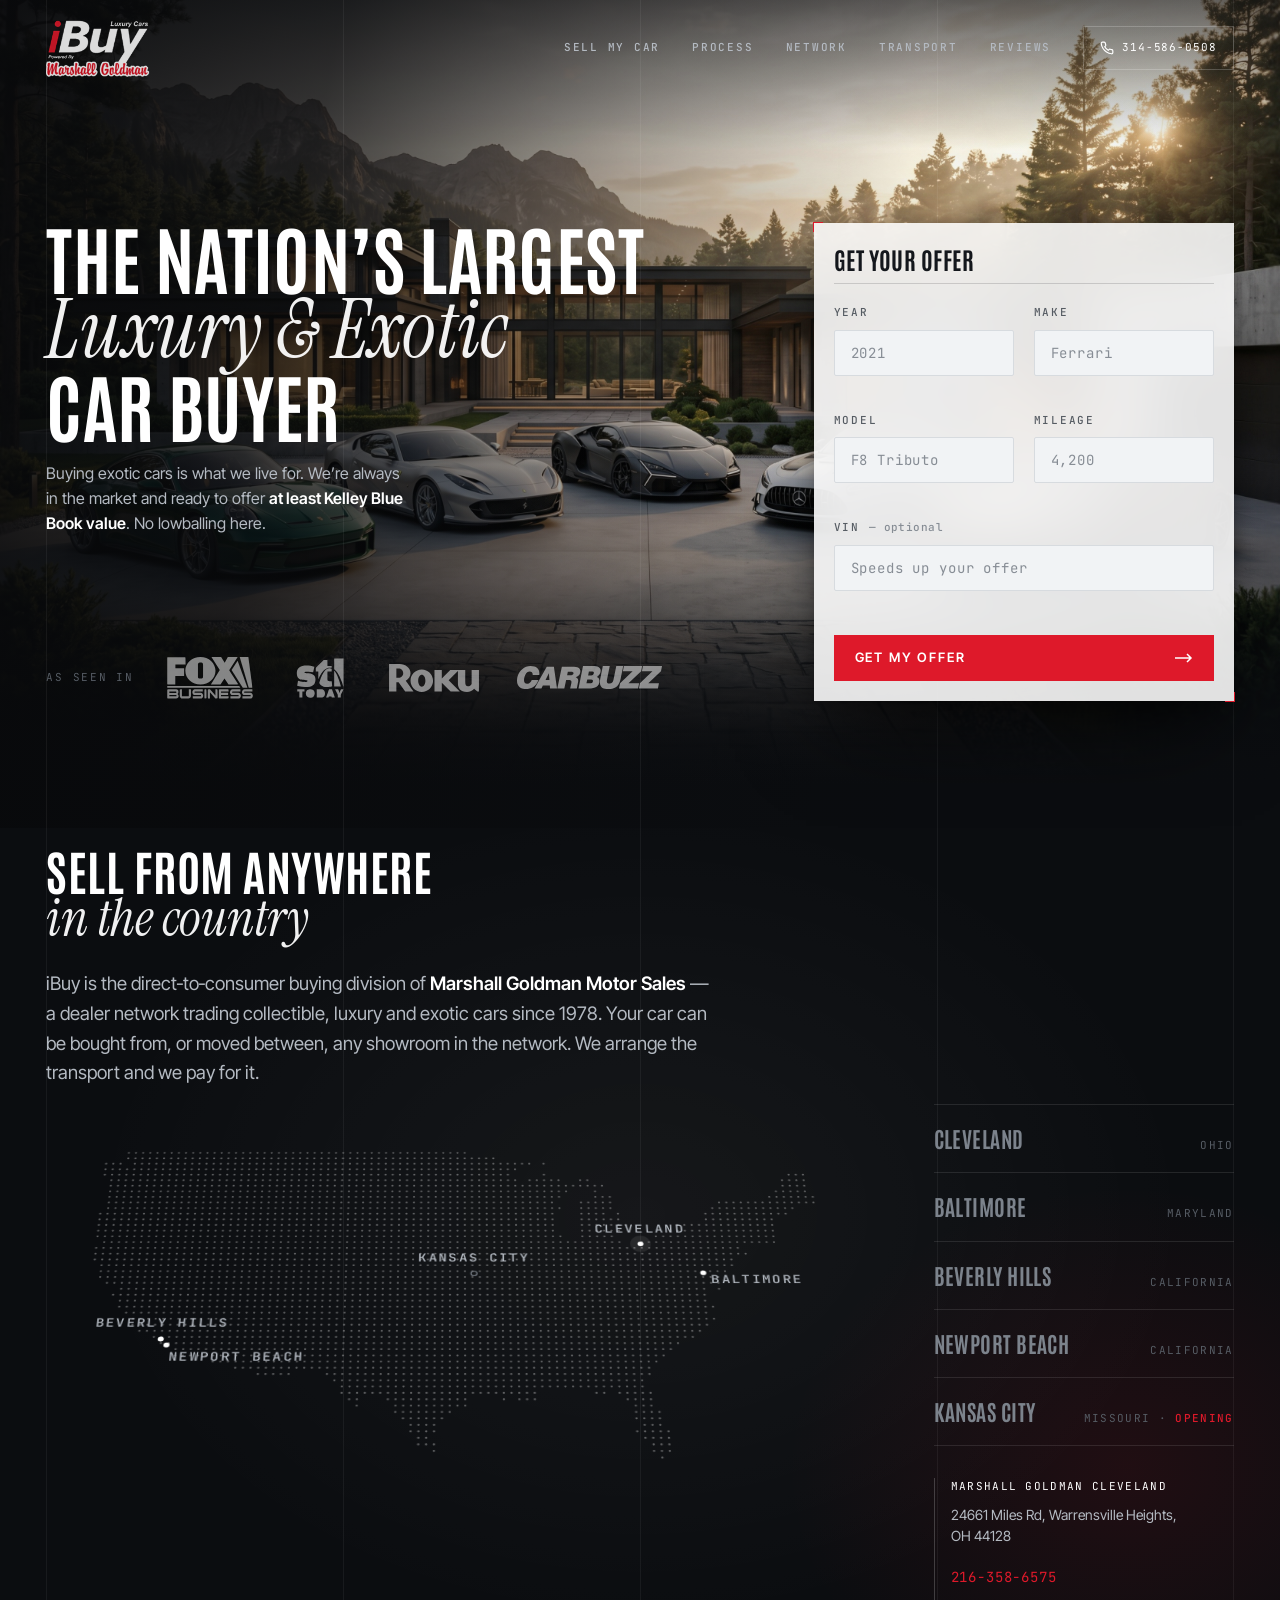
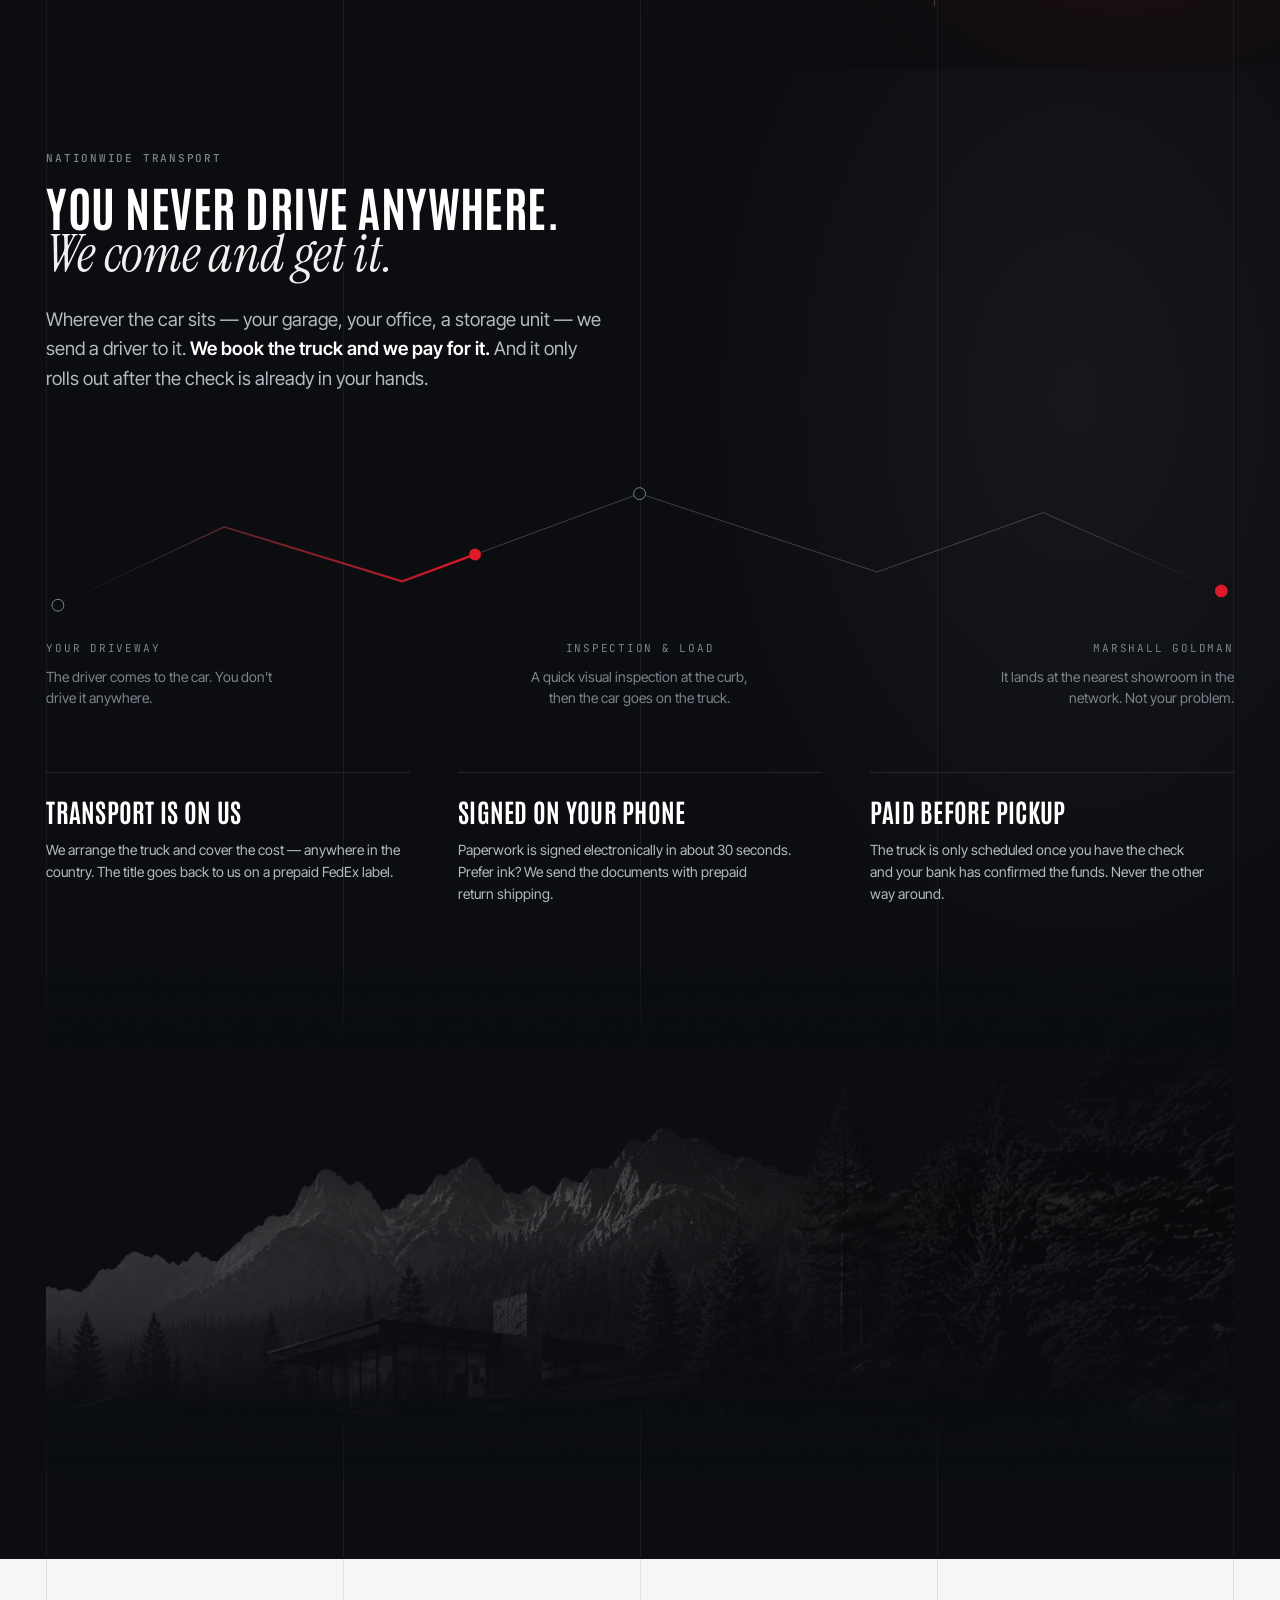
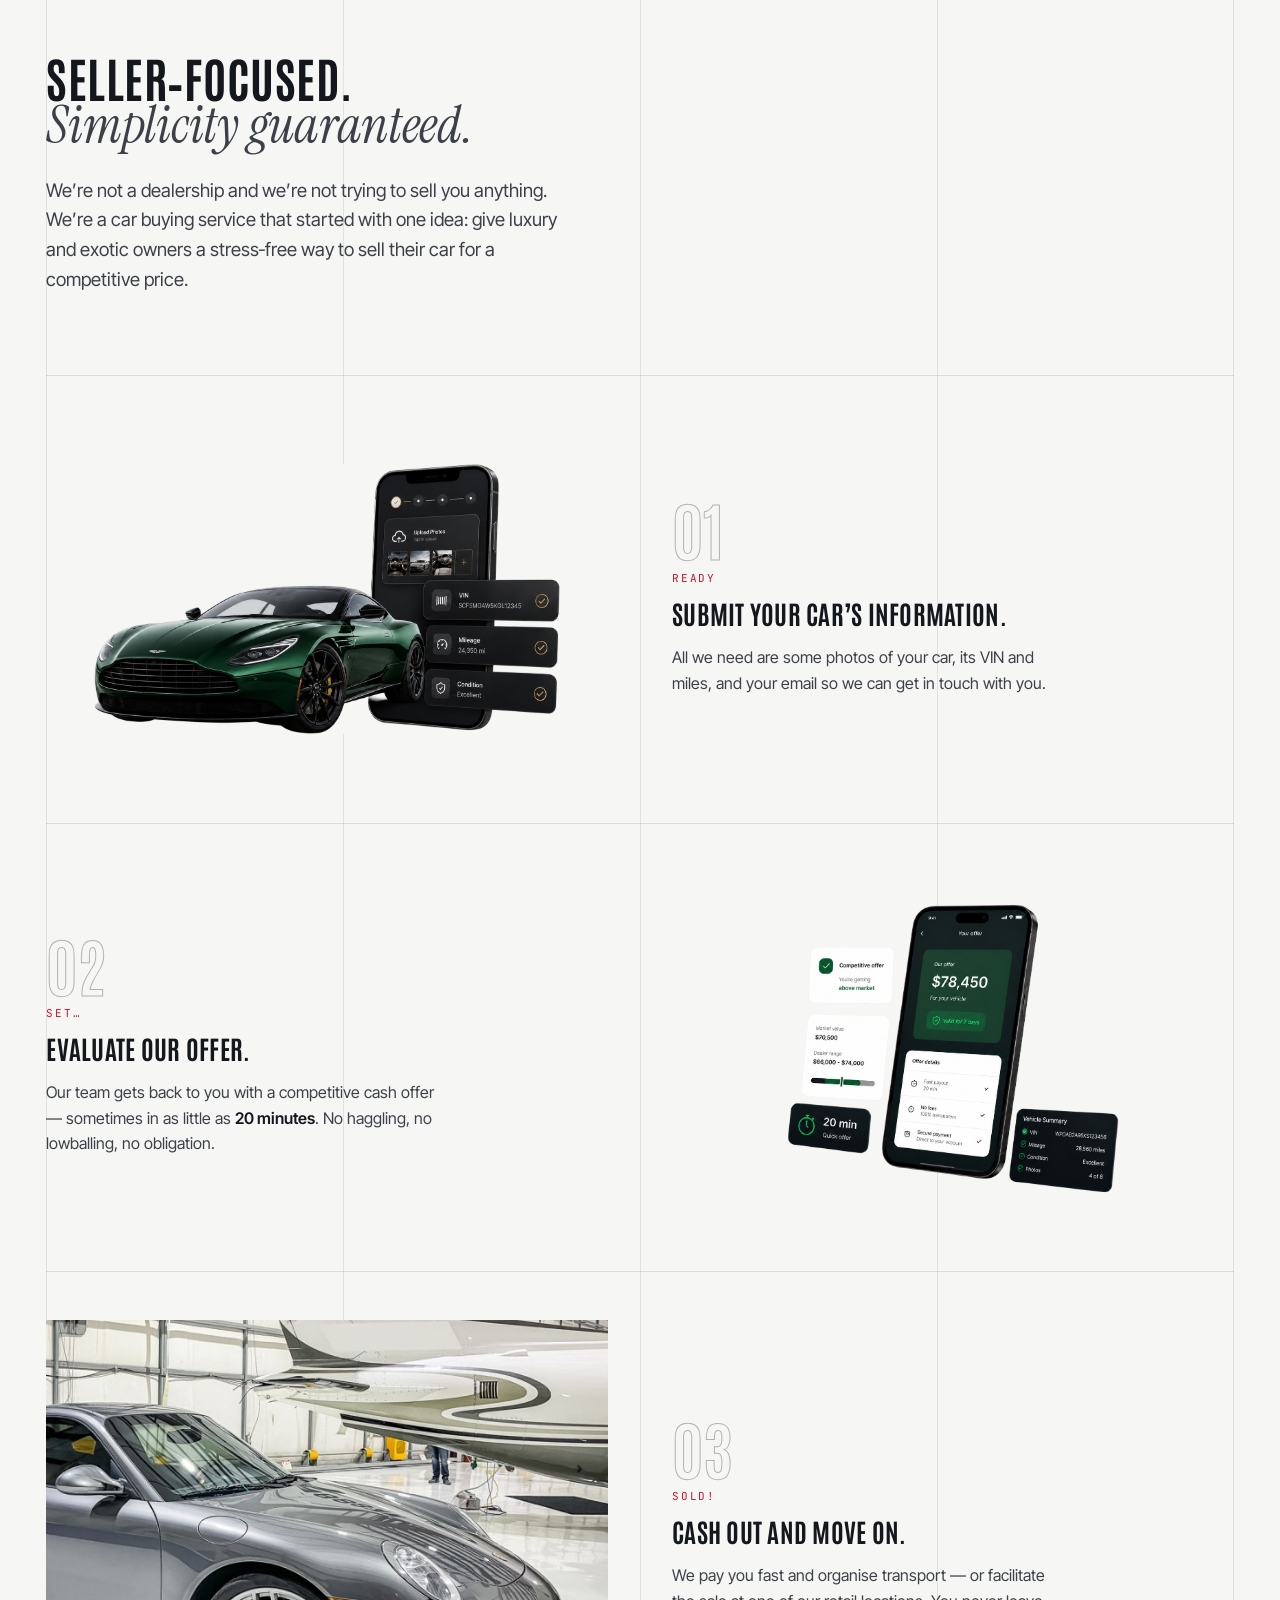
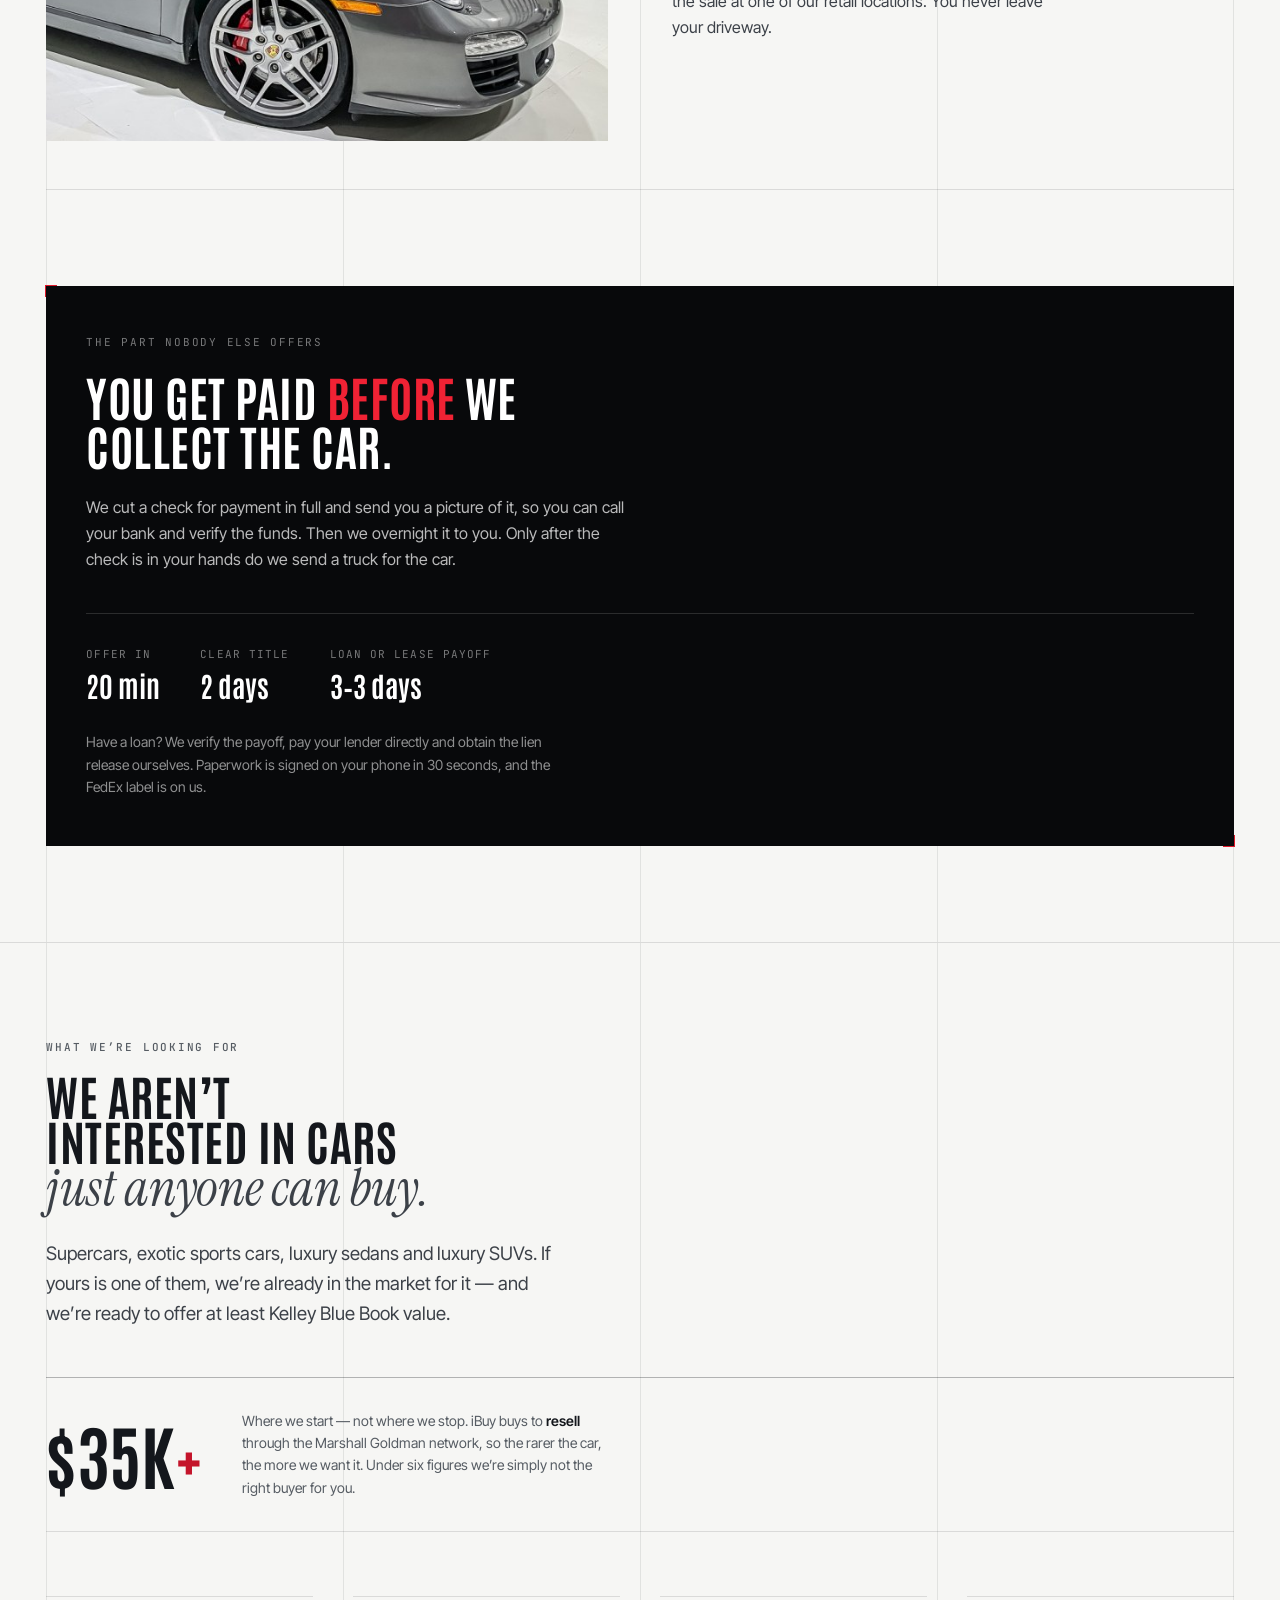
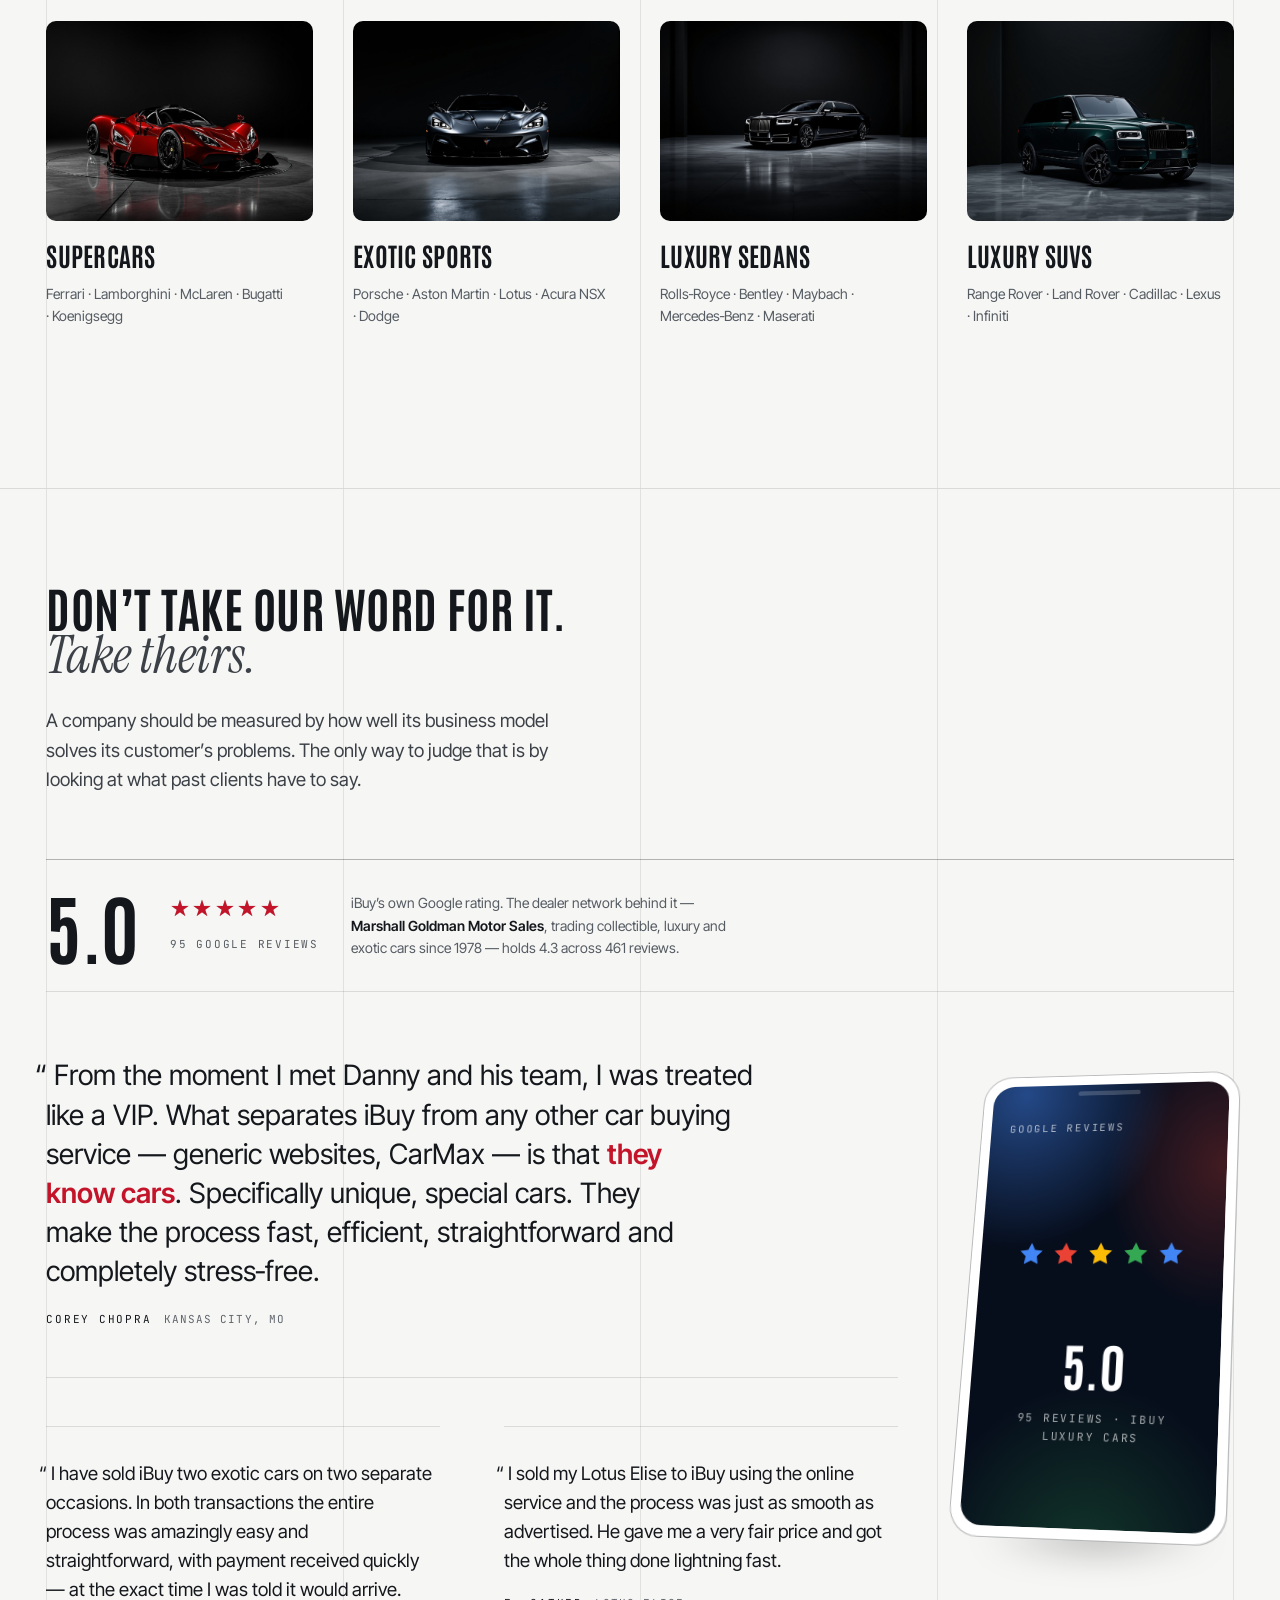
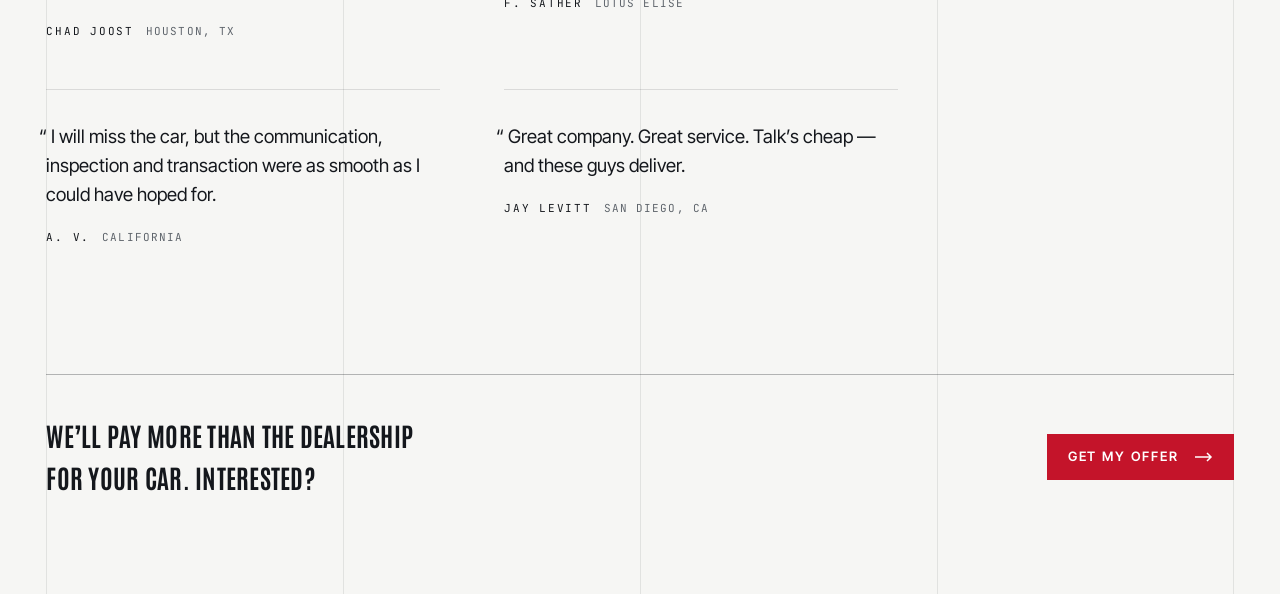
==== commit 995ff879: "Кадр Alex'а внизу секции перевозки Это тот же дом в горах, что в герое, только ночью: страница возвр" ====
--- a/04-build/index.html
+++ b/04-build/index.html
@@ -680,6 +680,20 @@
           </li>
         </ul>
 
+        <!-- Кадр Alex'а закрывает секцию. Это ТОТ ЖЕ дом в горах, что в герое,
+             только ночью: страница возвращается туда, откуда началась, — но
+             машины во дворе уже нет, она уехала. Секция про перевозку
+             заканчивается пустой площадкой, и это её лучший финал.
+
+             Края растворены маской: жёсткий прямоугольник на тёмной секции
+             читался бы наклейкой, а так кадр вырастает из неё. Тот же приём, что
+             у героя, и по той же причине. -->
+        <figure class="transport__shot" data-rise>
+          <img src="assets/img/transportation.png"
+               alt="The estate at night after the car has been collected."
+               width="1920" height="805" loading="lazy">
+        </figure>
+
       </div>
     </section>
 
--- a/04-build/css/sections/transport.css
+++ b/04-build/css/sections/transport.css
@@ -327,3 +327,32 @@
      ярко, а не сидят вечно приглушёнными. */
   .rail__label { animation: none; color: var(--c-text); }
 }
+
+
+/* --- Кадр внизу секции ------------------------------------------------------
+   До него мы про перевозку рассказывали (схема, факты) — он её показывает.
+
+   Края растворены маской: жёсткий прямоугольник фотографии на тёмной секции
+   читается наклейкой. С маской кадр вырастает из секции, а не лежит на ней.
+   Тот же приём, что у героя, — и по той же причине. */
+
+.transport__shot {
+  margin: var(--s-16) 0 0;
+}
+
+.transport__shot img {
+  display: block;
+  width: 100%;
+  /* height: auto обязателен: атрибуты width/height в разметке — это
+     презентационная подсказка CSS, и без сброса aspect-ratio игнорируется. */
+  height: auto;
+  aspect-ratio: 21 / 9;
+  object-fit: cover;
+  -webkit-mask-image: linear-gradient(to bottom, transparent 0%, #000 16%, #000 84%, transparent 100%);
+          mask-image: linear-gradient(to bottom, transparent 0%, #000 16%, #000 84%, transparent 100%);
+}
+
+@media (max-width: 900px) {
+  /* На узком экране 21:9 превращается в полоску, где ничего не разобрать. */
+  .transport__shot img { aspect-ratio: 16 / 9; }
+}
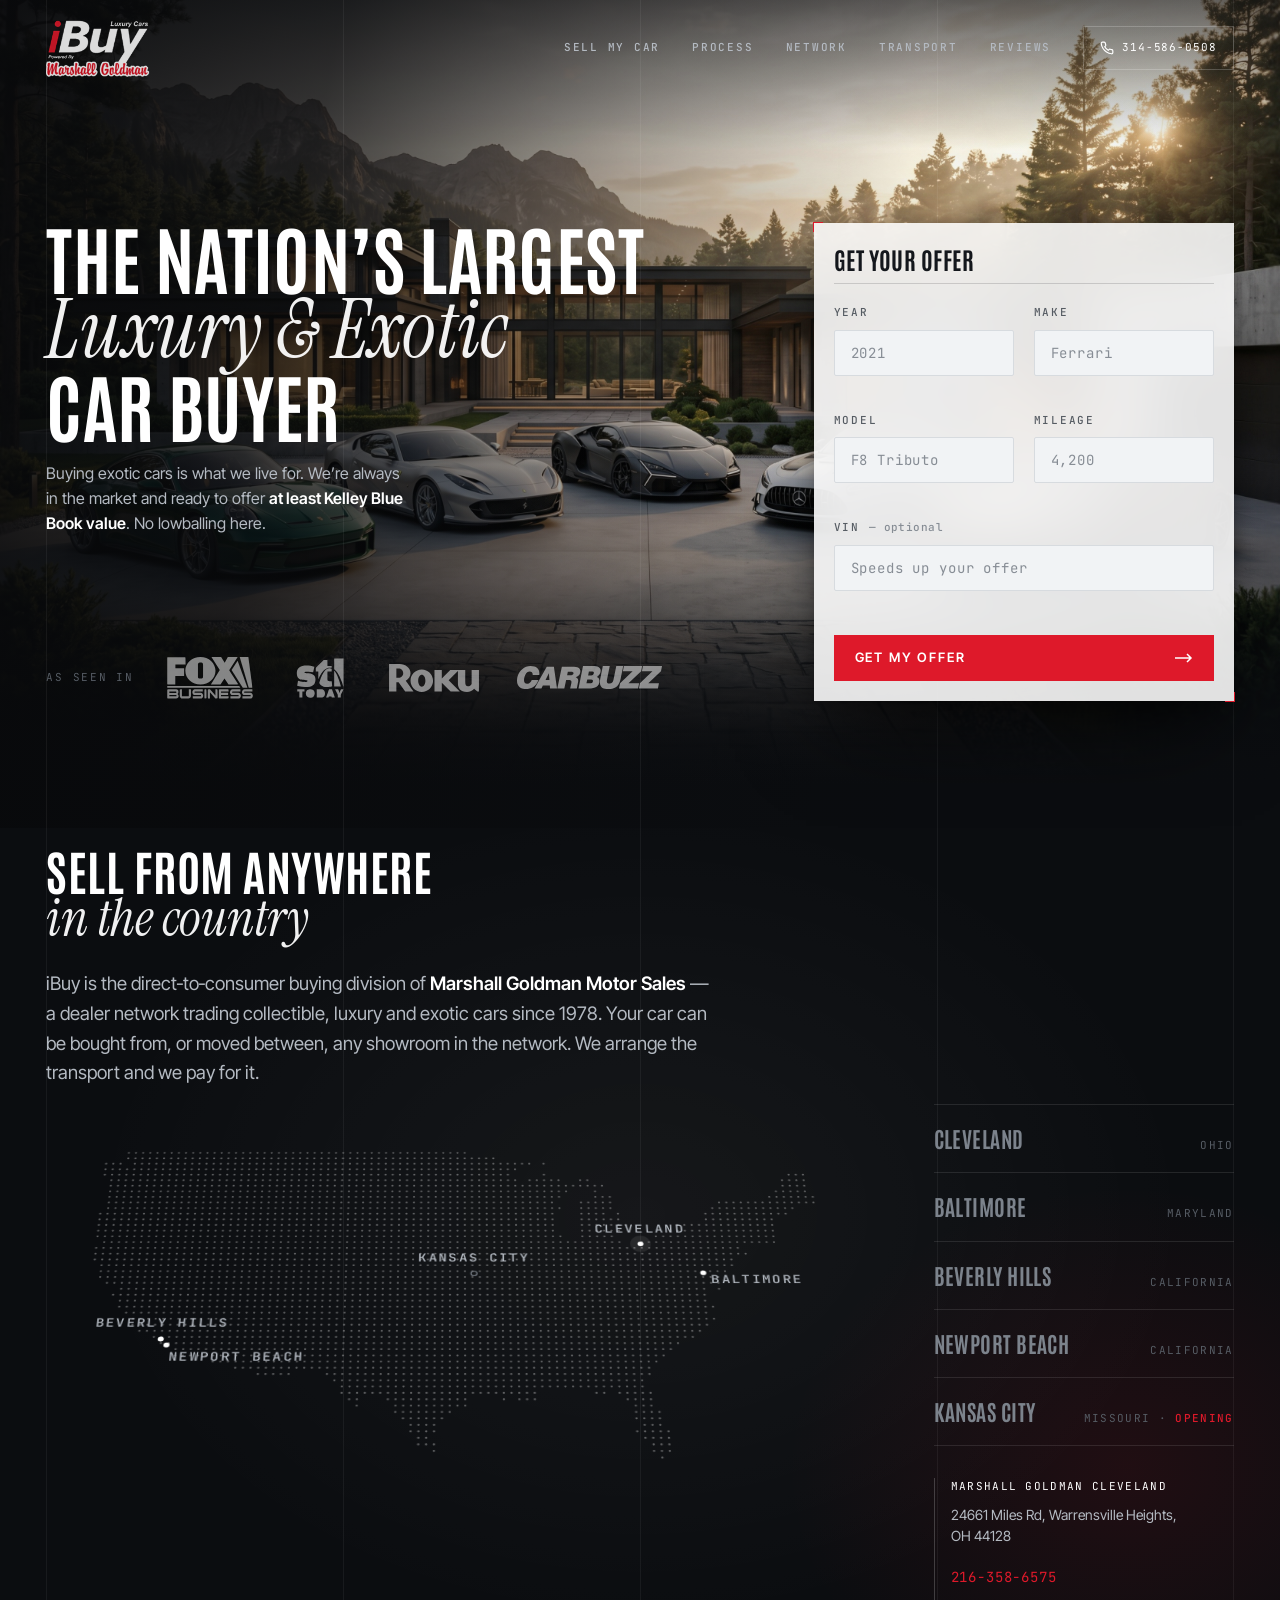
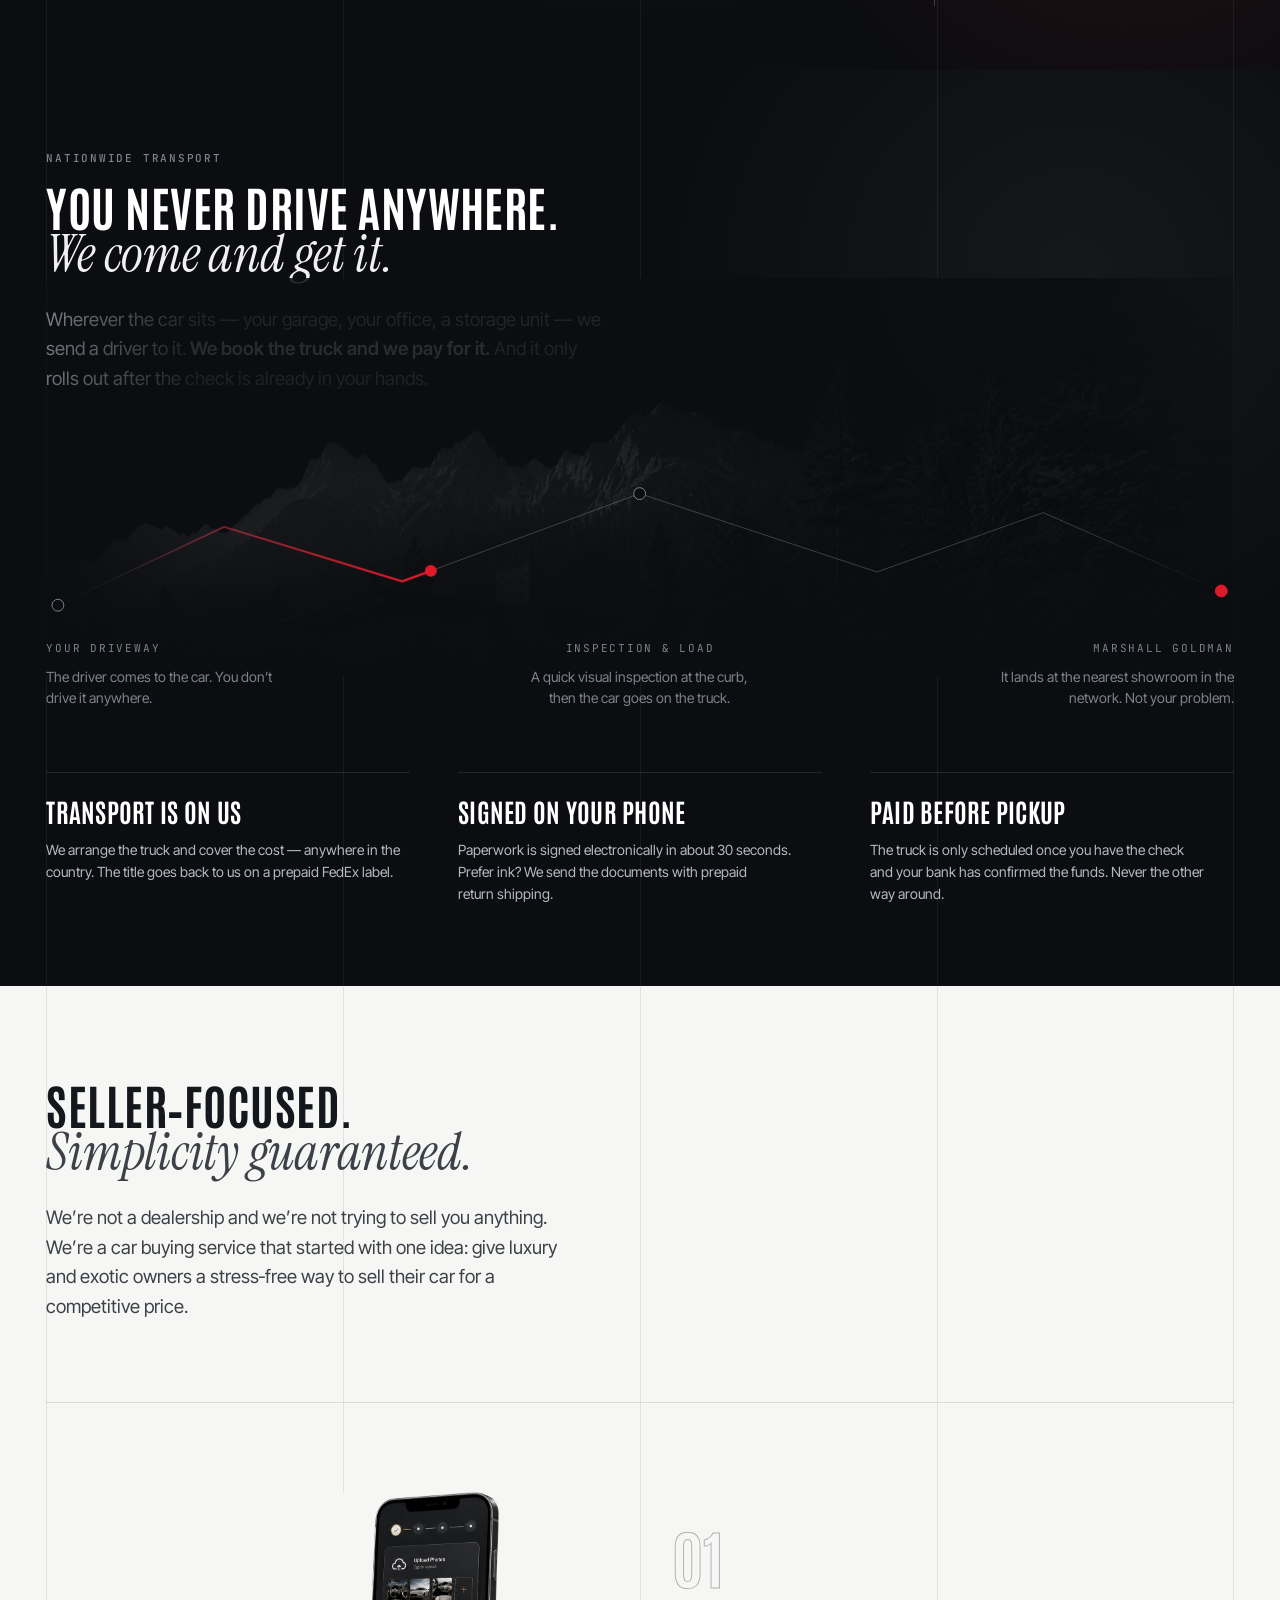
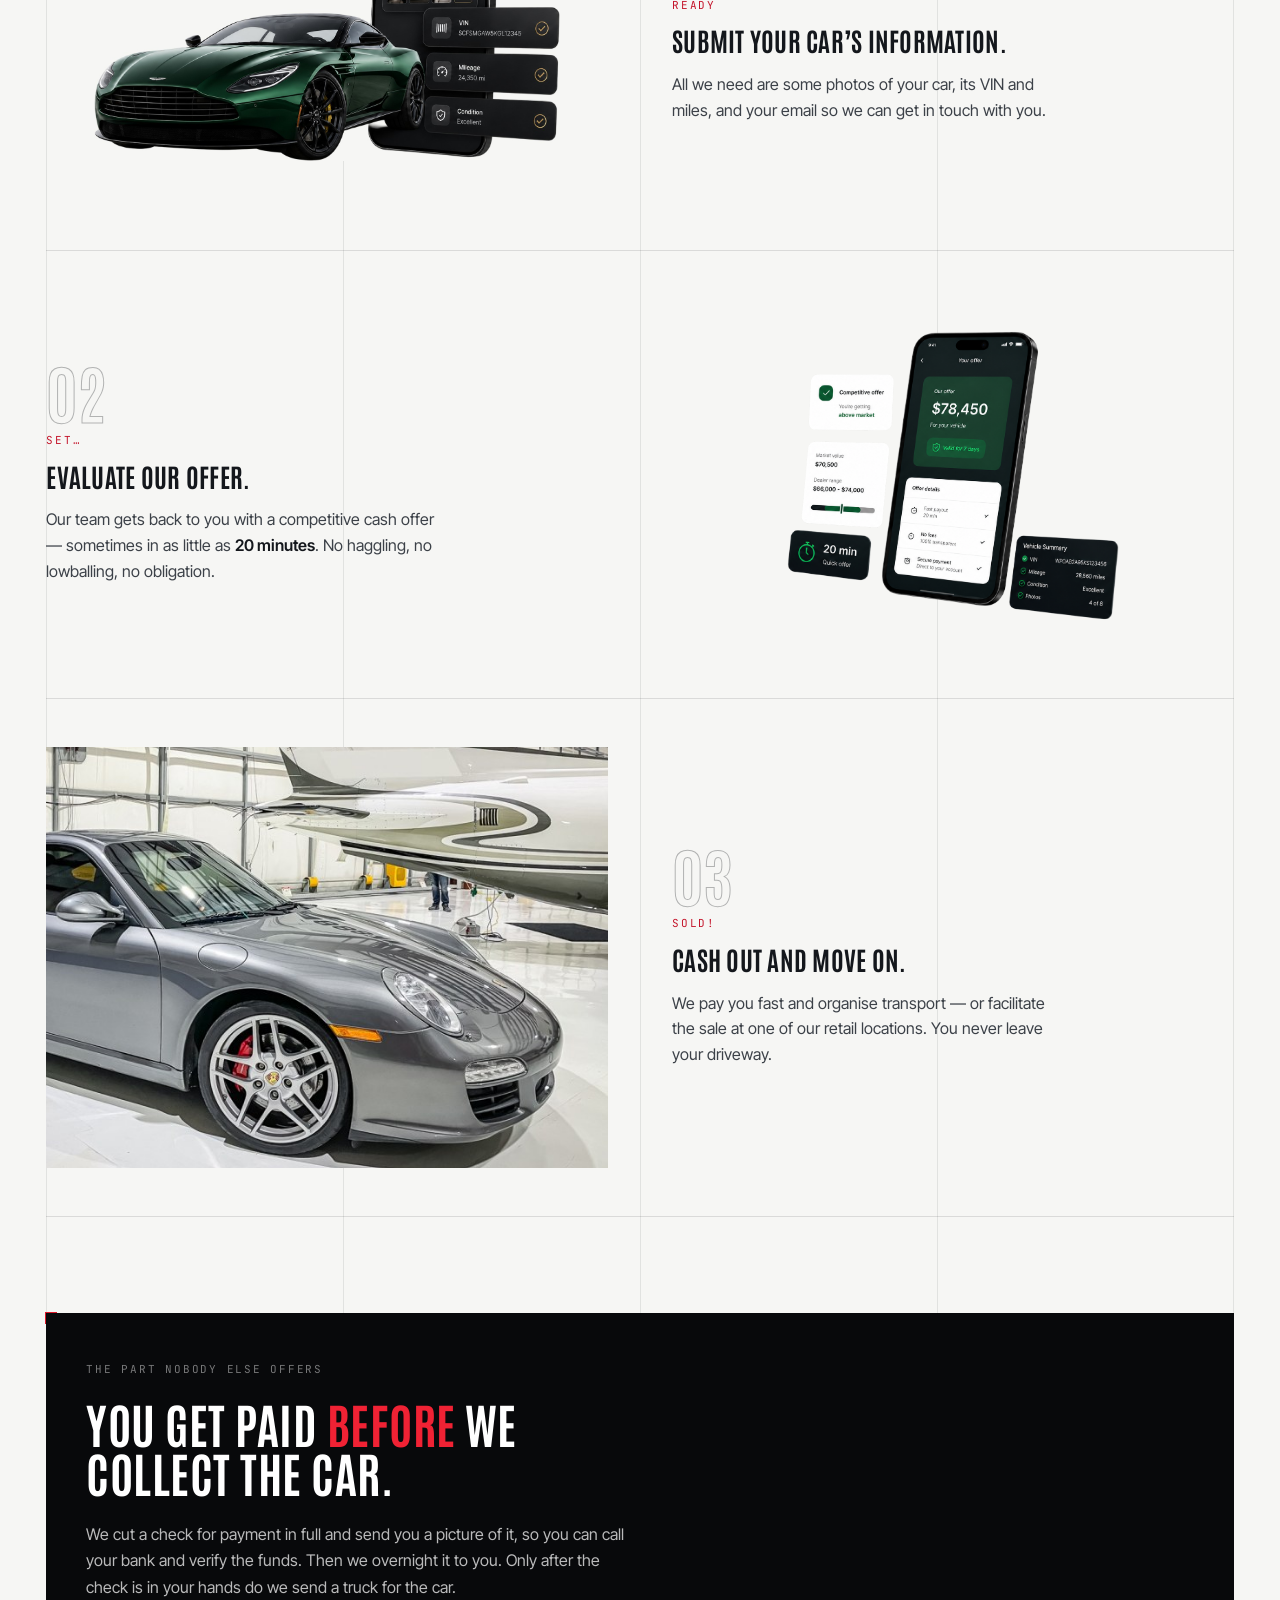
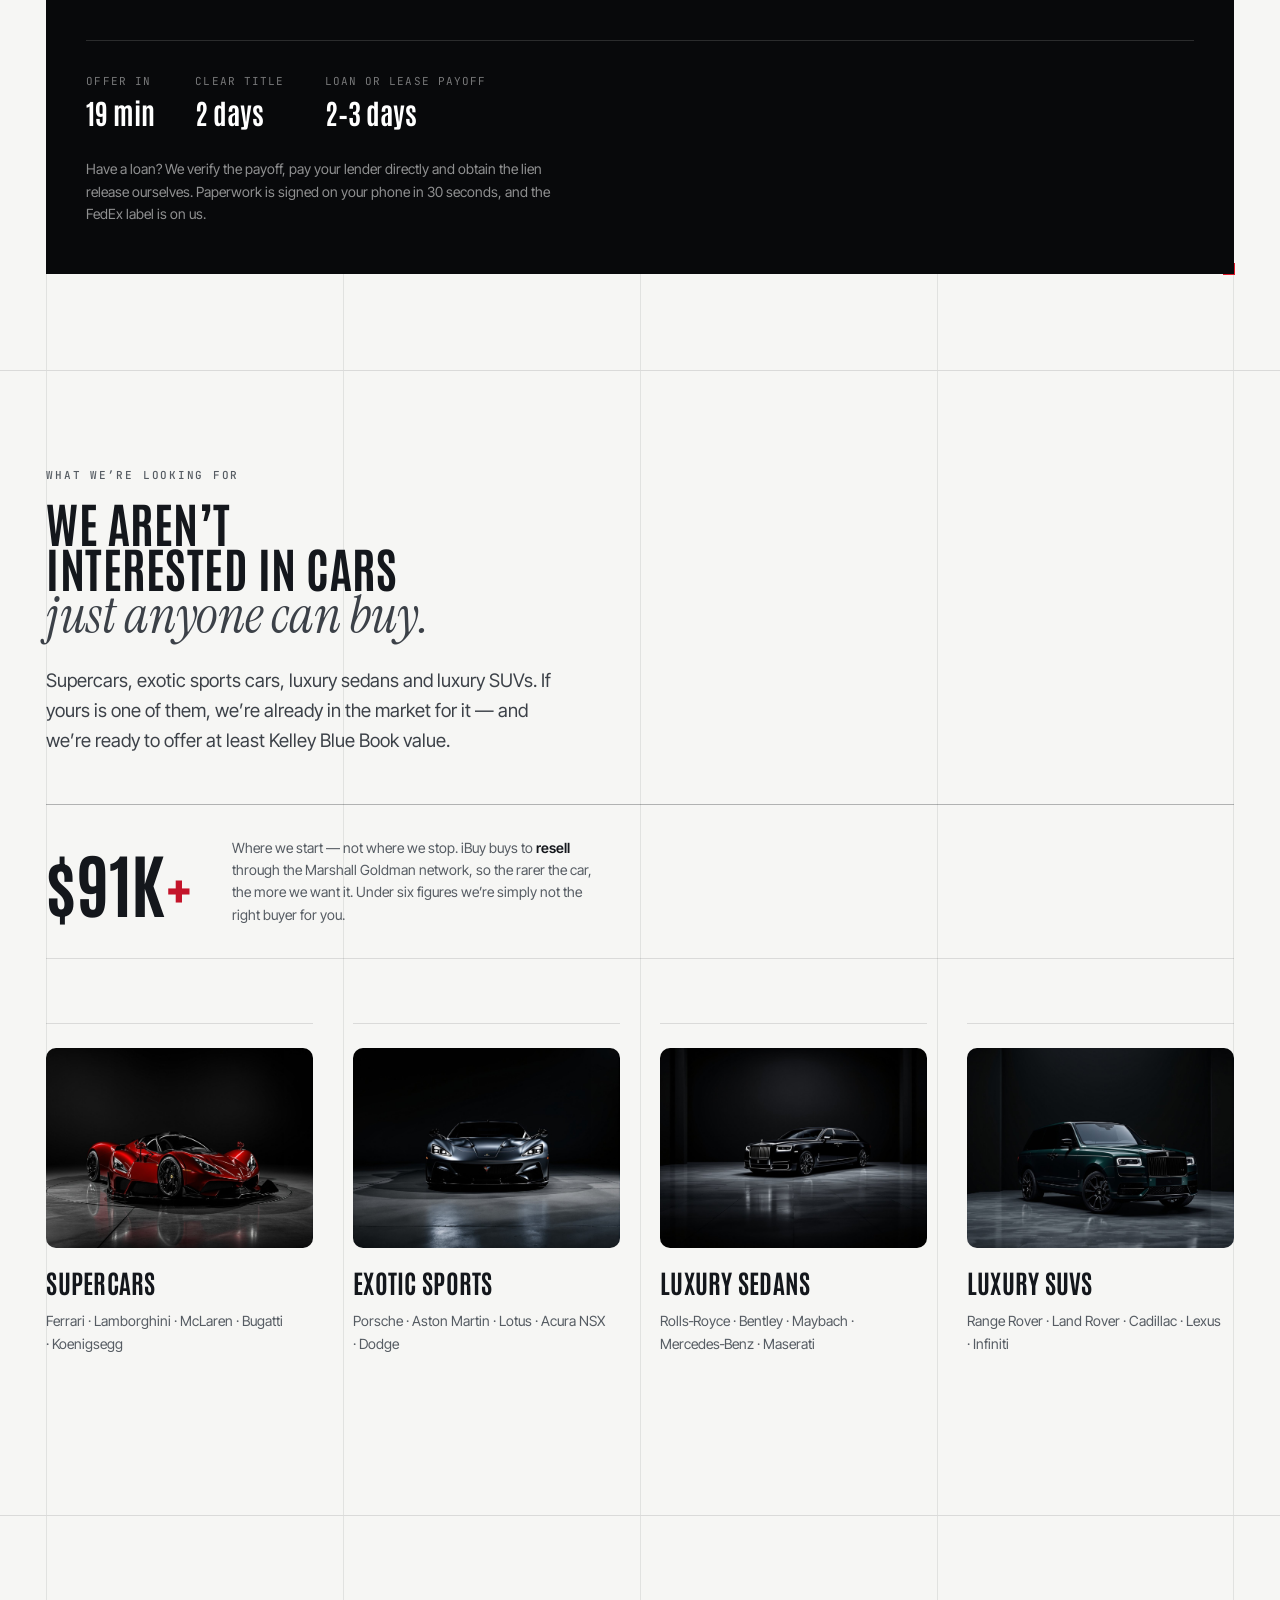
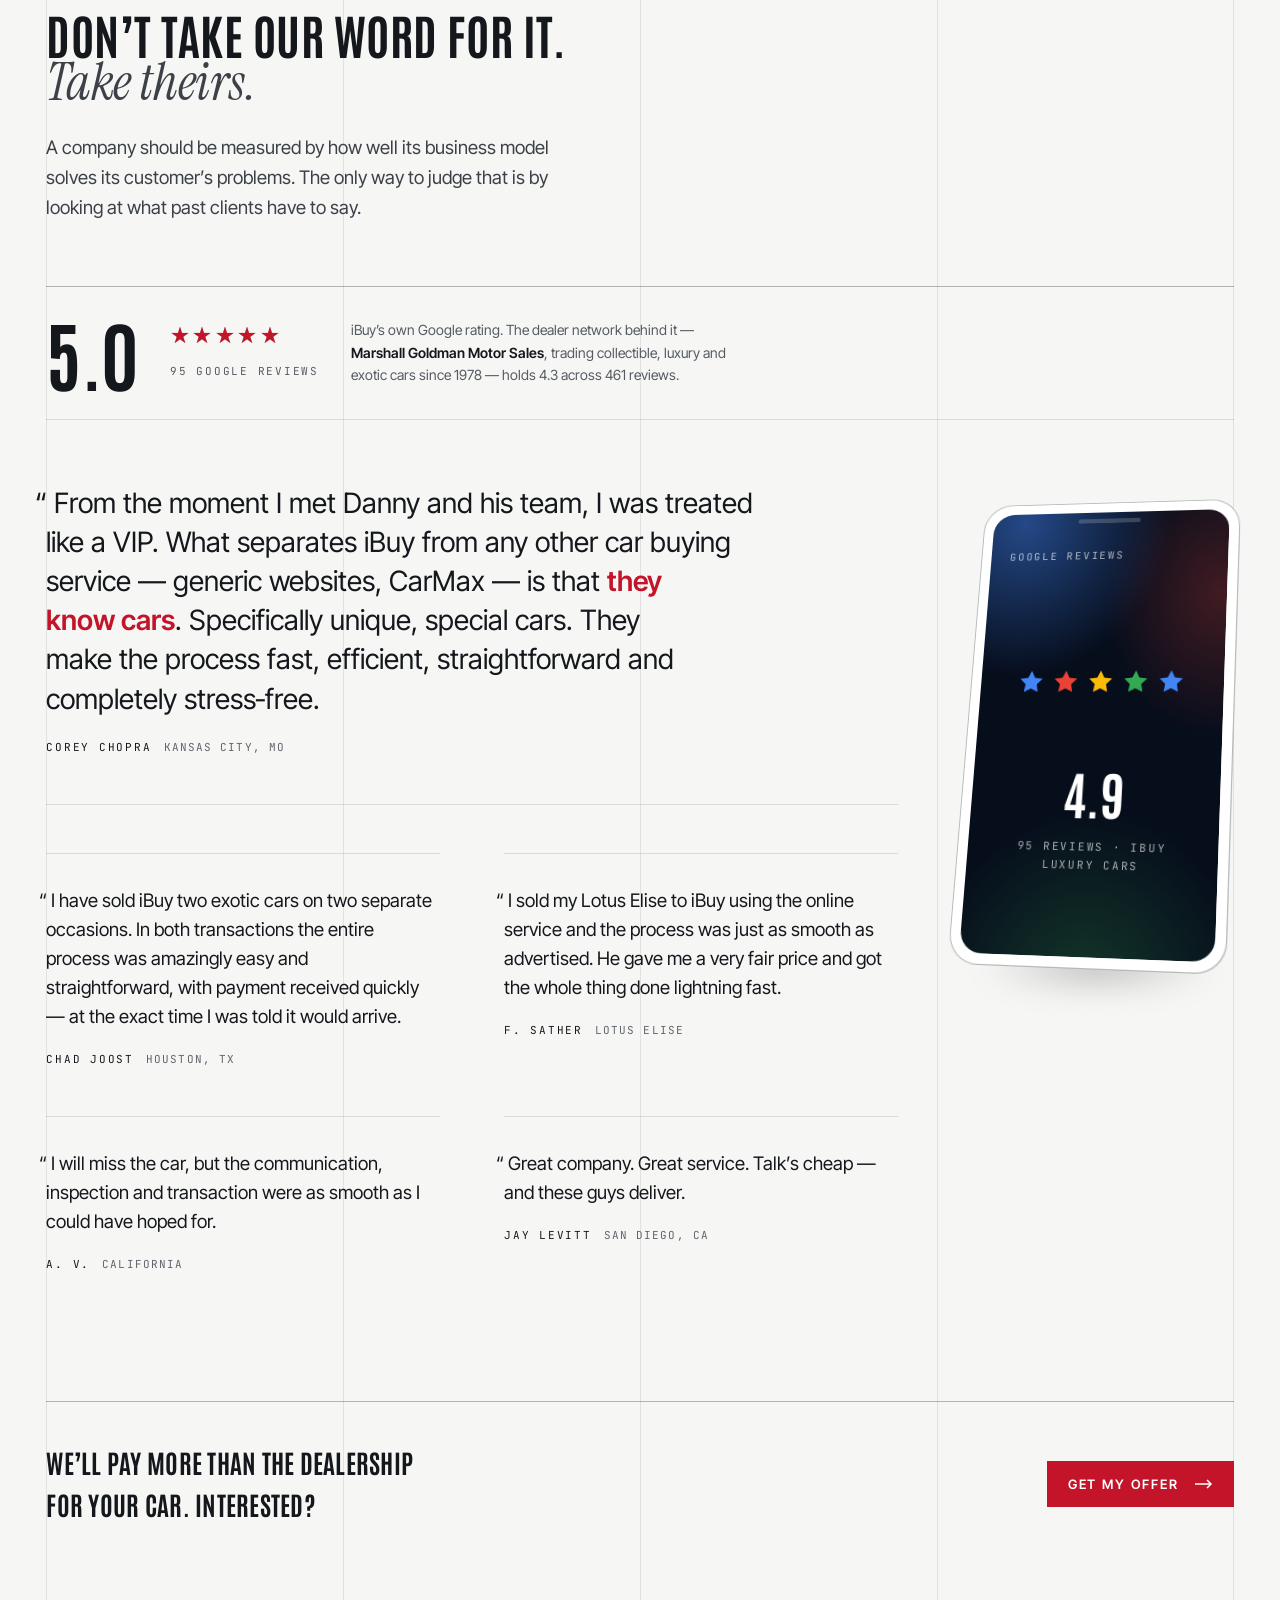
==== commit b3bff3ae: "Пейзаж поднят за маршрут — каретка едет по хребту Кадр переехал из низа секции в фон рельса: горы ст" ====
--- a/04-build/index.html
+++ b/04-build/index.html
@@ -550,6 +550,18 @@
              они растягиваются за кареткой в след, а на остановке догоняют её и
              сливаются — хвост пропадает сам, без отдельной анимации. -->
         <div class="rail" data-rise>
+
+          <!-- Пейзаж ПОД маршрутом: каретка едет по горам, а не по пустоте.
+               Кадр тот же, что в герое, только ночью — страница возвращается
+               туда, откуда началась.
+
+               Края растворены маской, поверх лежит скрим: подписи остановок
+               идут прямо по кадру, и без него они бы тонули в кустах. -->
+          <div class="rail__bg" aria-hidden="true">
+            <img src="assets/img/transportation.png"
+                 alt="" width="1920" height="805" loading="lazy">
+          </div>
+
           <svg class="rail__svg" viewBox="0 0 1000 140" fill="none" aria-hidden="true">
             <defs>
               <!-- Линия растворяется к краям: маршрут приходит извне кадра и
@@ -680,20 +692,6 @@
           </li>
         </ul>
 
-        <!-- Кадр Alex'а закрывает секцию. Это ТОТ ЖЕ дом в горах, что в герое,
-             только ночью: страница возвращается туда, откуда началась, — но
-             машины во дворе уже нет, она уехала. Секция про перевозку
-             заканчивается пустой площадкой, и это её лучший финал.
-
-             Края растворены маской: жёсткий прямоугольник на тёмной секции
-             читался бы наклейкой, а так кадр вырастает из неё. Тот же приём, что
-             у героя, и по той же причине. -->
-        <figure class="transport__shot" data-rise>
-          <img src="assets/img/transportation.png"
-               alt="The estate at night after the car has been collected."
-               width="1920" height="805" loading="lazy">
-        </figure>
-
       </div>
     </section>
 
--- a/04-build/css/sections/transport.css
+++ b/04-build/css/sections/transport.css
@@ -77,9 +77,55 @@
 .rail {
   position: relative;
   margin-bottom: var(--s-16);
+  isolation: isolate;   /* фон-кадр не должен вылезать под соседние секции */
+}
+
+/* Пейзаж под маршрутом. Каретка едет по горам, а не по пустоте.
+
+   Кадр прижат к НИЗУ рельса (object-position) и растворён маской сверху и с
+   боков: горы поднимаются к линии, а вверху уходят в цвет секции, чтобы не
+   спорить с заголовком. Поверх — скрим, иначе подписи остановок тонут в лесу. */
+.rail__bg {
+  position: absolute;
+  /* Тянем ВЫШЕ рельса: сам рельс низкий, и горам негде подняться до линии.
+     Кадр начинается над маршрутом и заканчивается у подписей — тогда каретка
+     идёт по гребню, а не над плоской полоской внизу. */
+  left: 0;
+  right: 0;
+  top: -180px;
+  bottom: var(--s-8);
+  z-index: -1;
+  pointer-events: none;
+  overflow: hidden;
+}
+
+.rail__bg img {
+  width: 100%;
+  height: 100%;
+  object-fit: cover;
+  /* Кадрируем по ЛИНИИ гребня: вершины выходят на высоту маршрута, чтобы
+     каретка шла ровно по хребту. */
+  object-position: 50% 30%;
+  opacity: 0.8;
+  /* Растворяем по краям, чтобы кадр вырастал из секции, а не лежал плашкой. */
+  -webkit-mask-image: linear-gradient(to right, transparent, #000 12%, #000 88%, transparent);
+          mask-image: linear-gradient(to right, transparent, #000 12%, #000 88%, transparent);
+}
+
+/* Скрим поверх кадра: держит контраст подписей и топит лес, чтобы линия
+   маршрута читалась как главная, а горы — как фон. */
+.rail__bg::after {
+  content: '';
+  position: absolute;
+  inset: 0;
+  background: linear-gradient(to bottom,
+              rgba(11, 13, 16, 0.30) 0%,
+              rgba(11, 13, 16, 0.55) 60%,
+              var(--c-bg) 100%);
 }
 
 .rail__svg {
+  position: relative;   /* над фоном-кадром */
   display: block;
   width: 100%;
   height: auto;
@@ -327,32 +373,3 @@
      ярко, а не сидят вечно приглушёнными. */
   .rail__label { animation: none; color: var(--c-text); }
 }
-
-
-/* --- Кадр внизу секции ------------------------------------------------------
-   До него мы про перевозку рассказывали (схема, факты) — он её показывает.
-
-   Края растворены маской: жёсткий прямоугольник фотографии на тёмной секции
-   читается наклейкой. С маской кадр вырастает из секции, а не лежит на ней.
-   Тот же приём, что у героя, — и по той же причине. */
-
-.transport__shot {
-  margin: var(--s-16) 0 0;
-}
-
-.transport__shot img {
-  display: block;
-  width: 100%;
-  /* height: auto обязателен: атрибуты width/height в разметке — это
-     презентационная подсказка CSS, и без сброса aspect-ratio игнорируется. */
-  height: auto;
-  aspect-ratio: 21 / 9;
-  object-fit: cover;
-  -webkit-mask-image: linear-gradient(to bottom, transparent 0%, #000 16%, #000 84%, transparent 100%);
-          mask-image: linear-gradient(to bottom, transparent 0%, #000 16%, #000 84%, transparent 100%);
-}
-
-@media (max-width: 900px) {
-  /* На узком экране 21:9 превращается в полоску, где ничего не разобрать. */
-  .transport__shot img { aspect-ratio: 16 / 9; }
-}
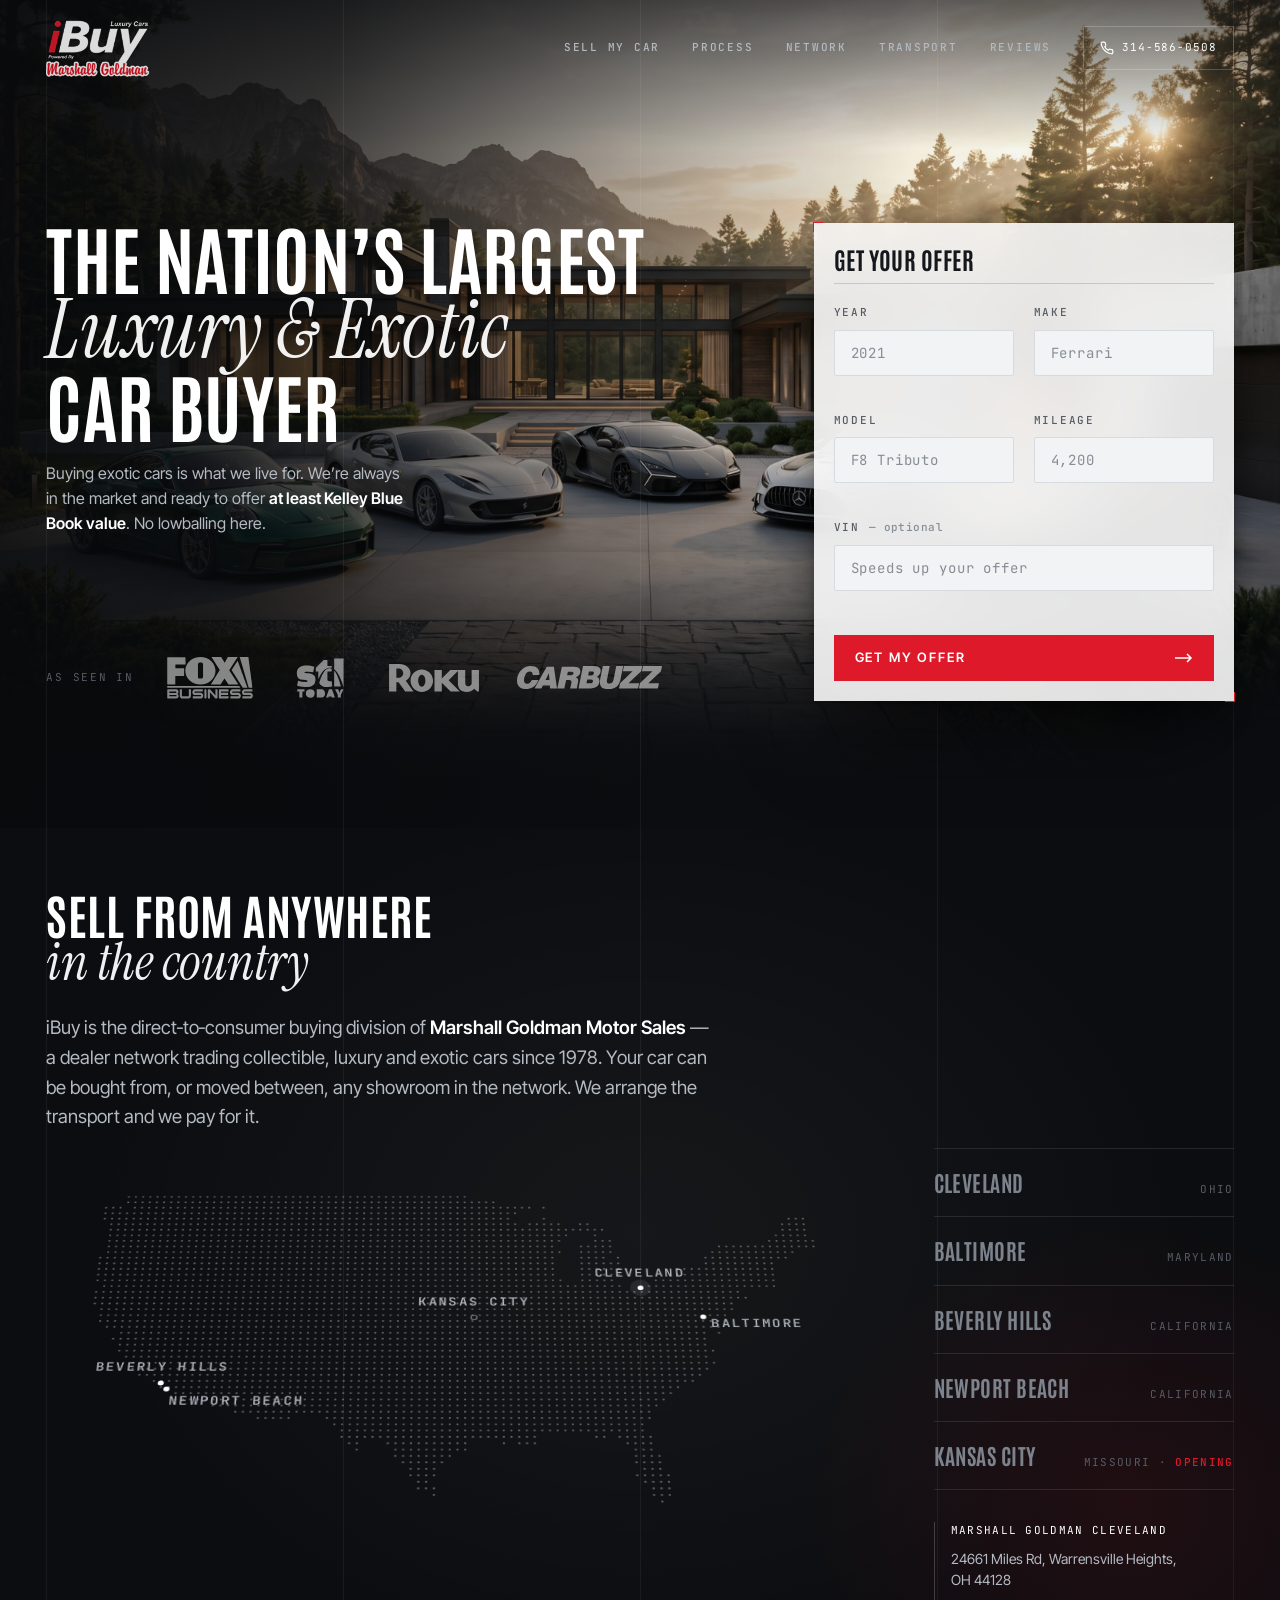
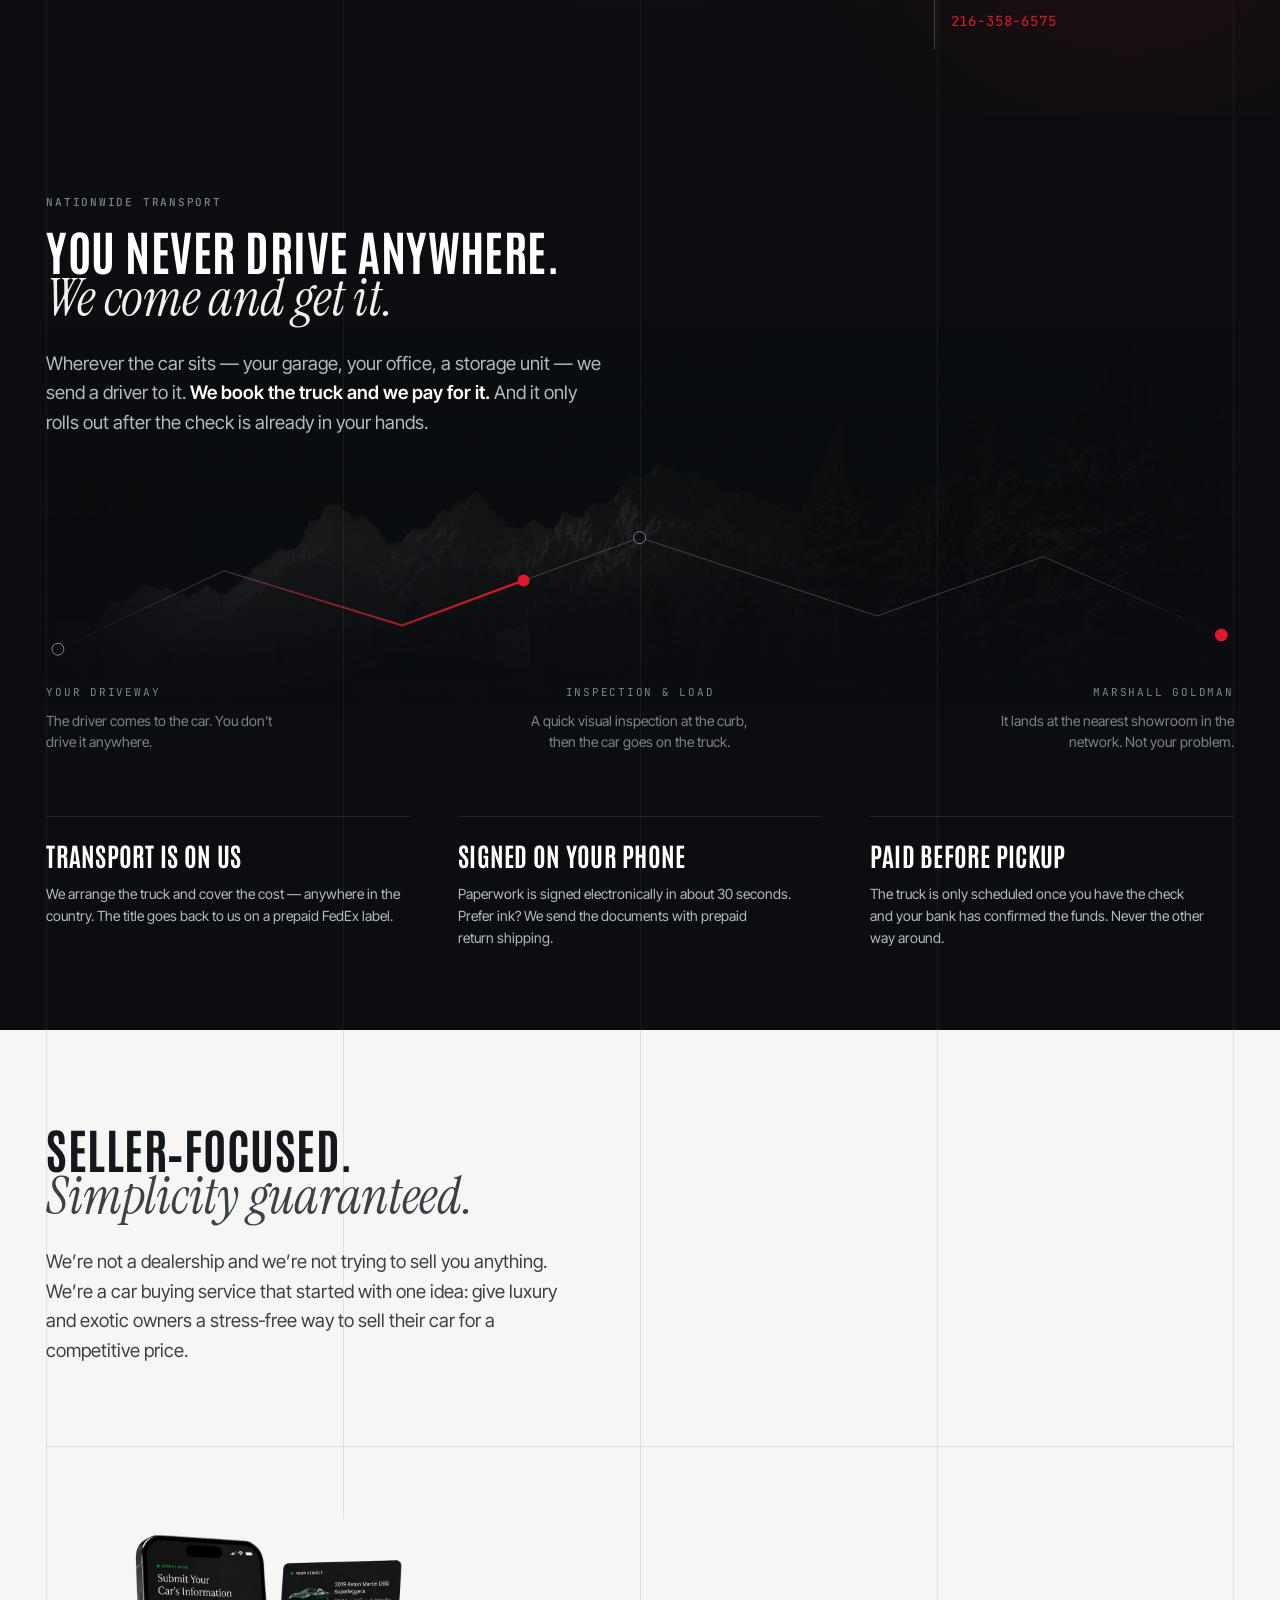
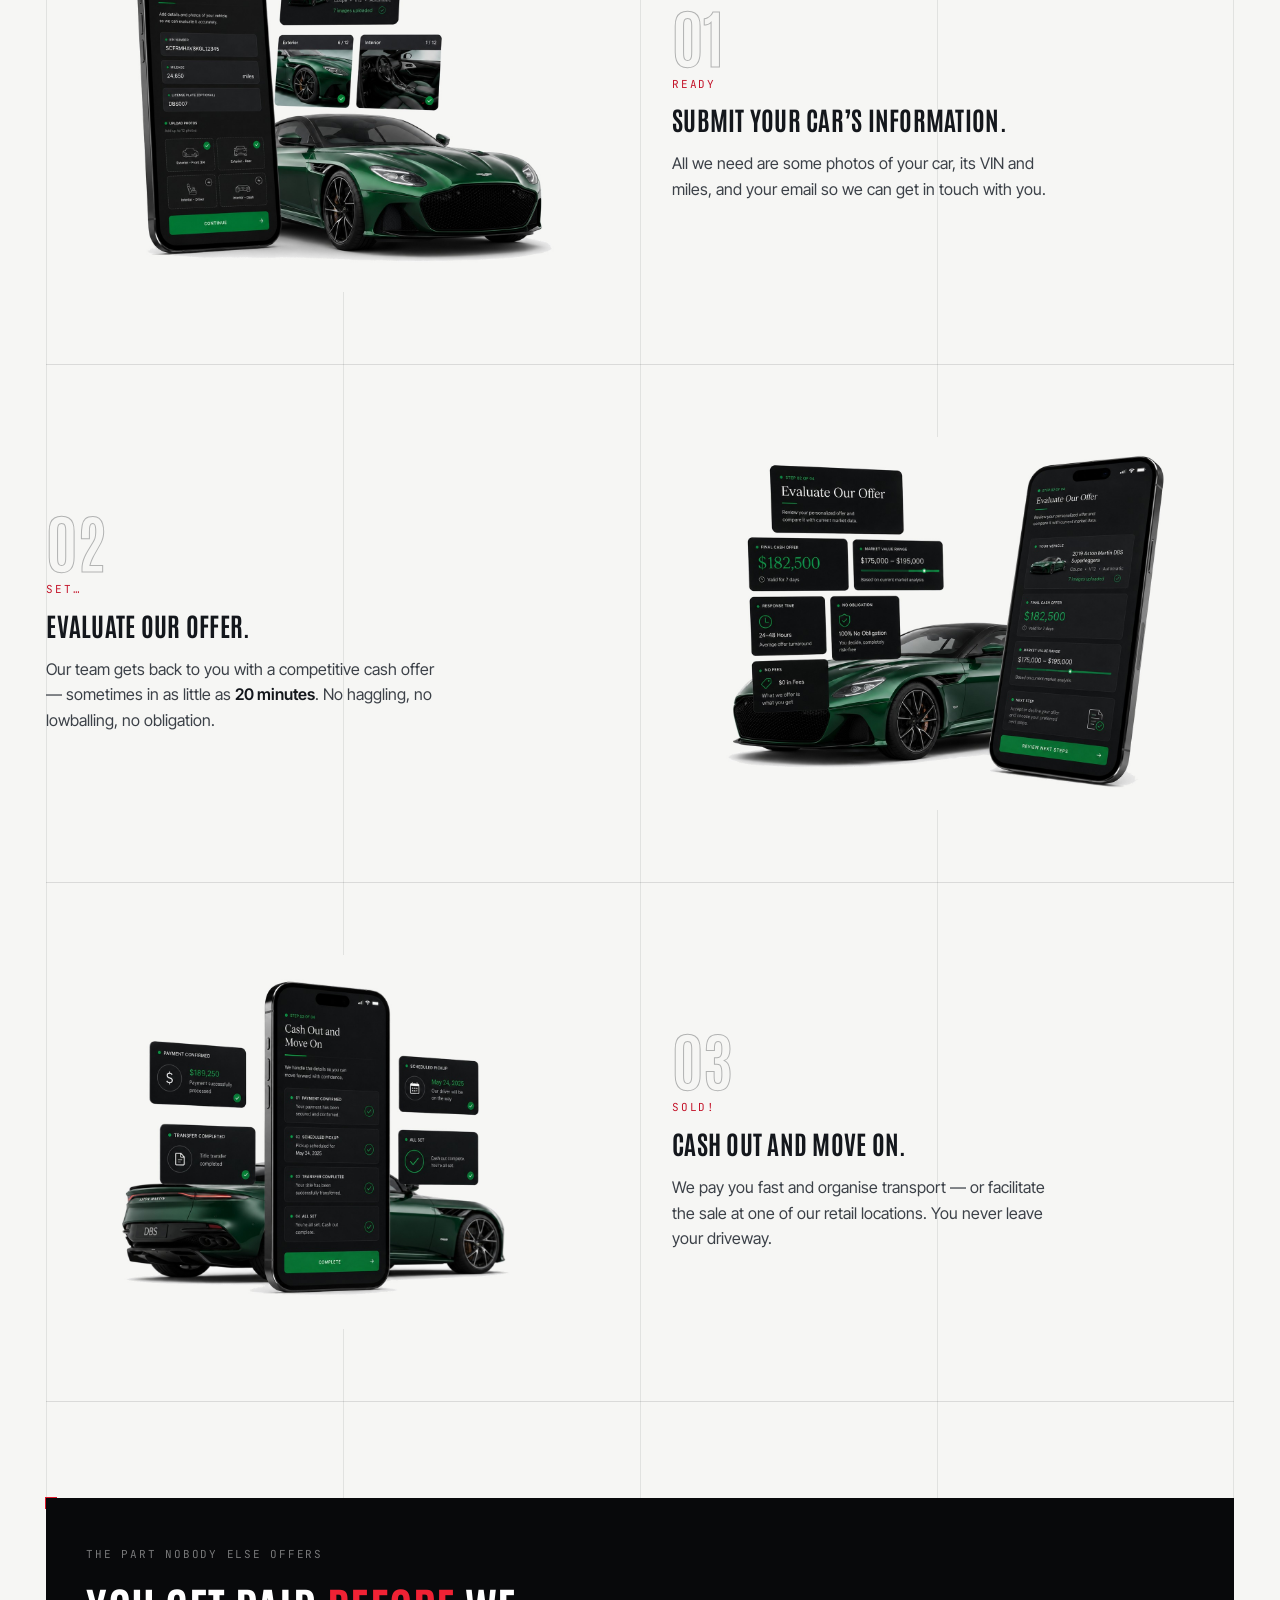
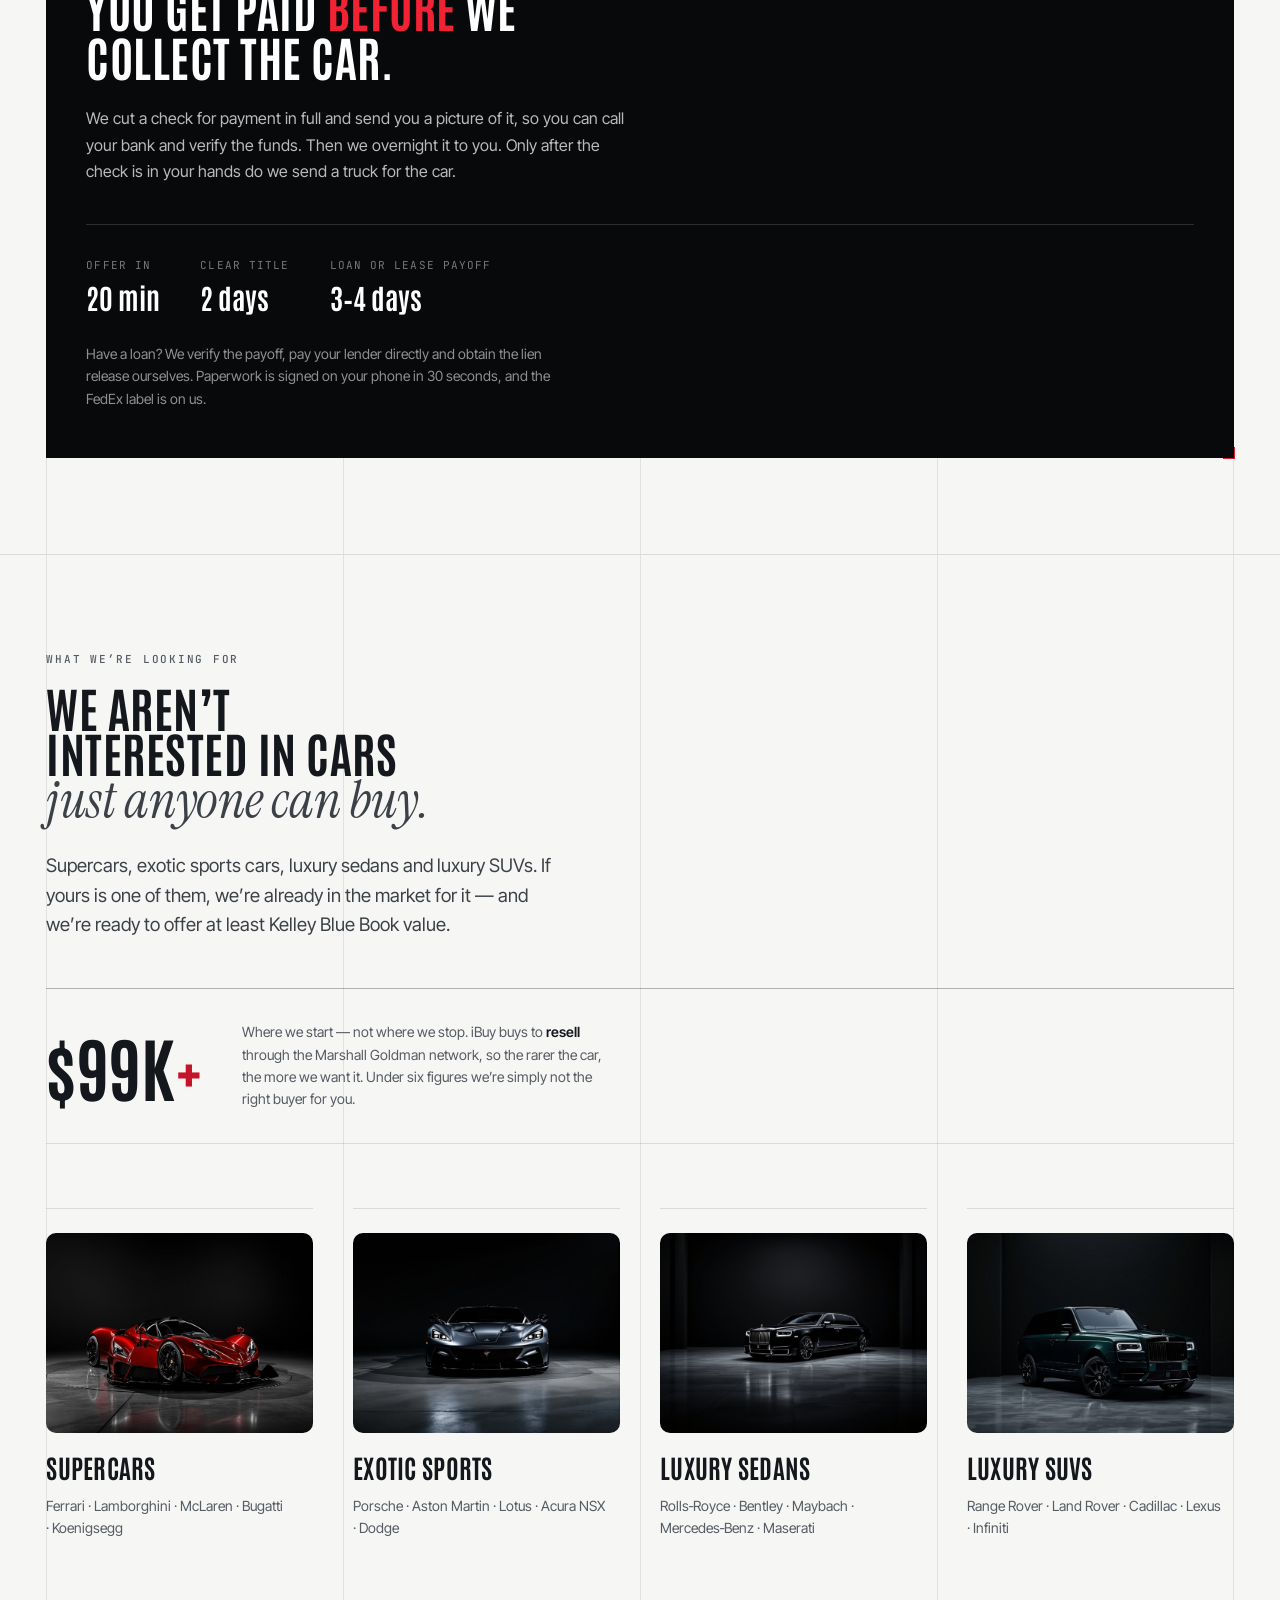
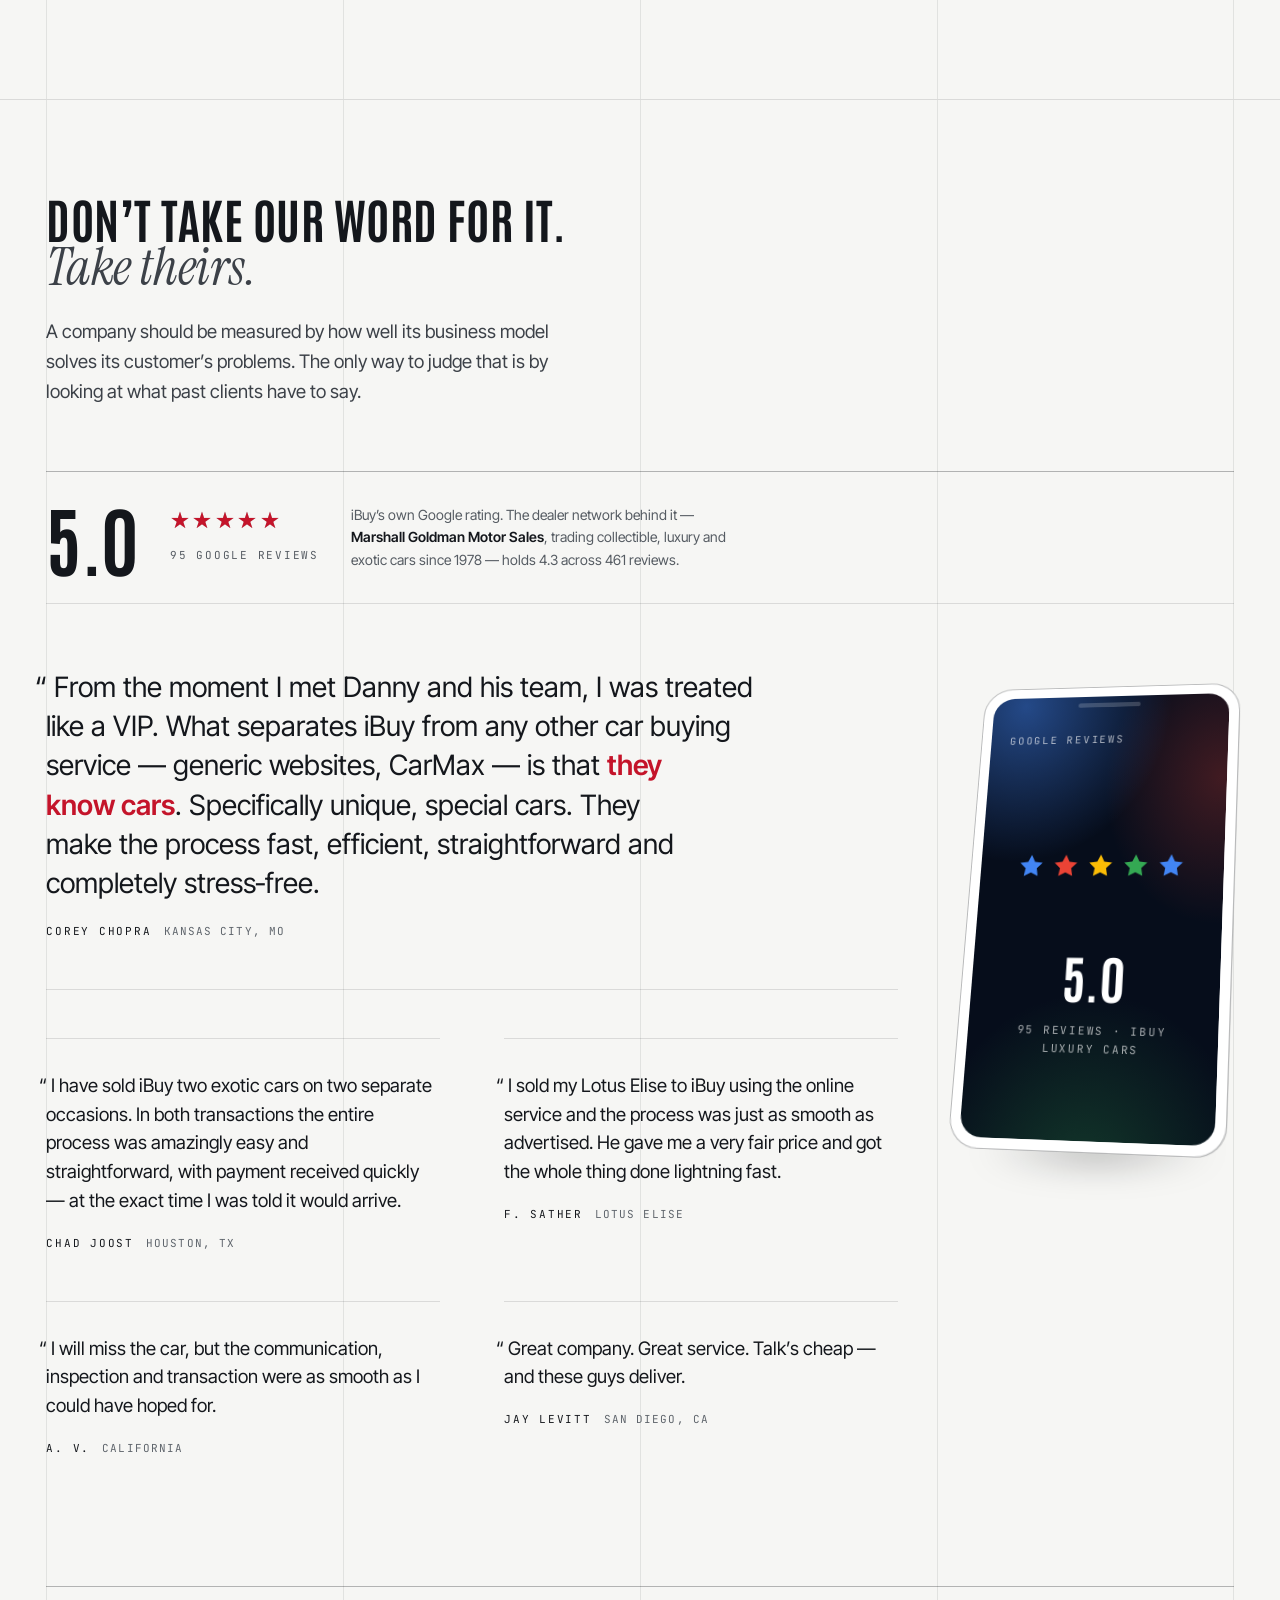
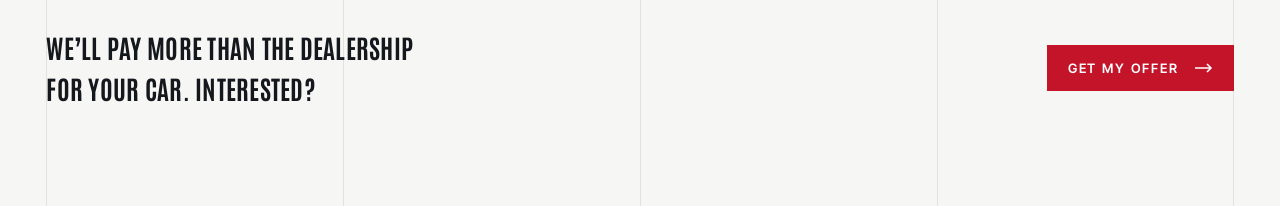
==== commit b49013c1: "Финальная серия рендеров в шагах; параллакс и слои в перевозке; отступ карты ШАГИ. Три кадра финальн" ====
--- a/04-build/index.html
+++ b/04-build/index.html
@@ -732,16 +732,16 @@
         <ol class="steps">
 
           <li class="step">
-            <!-- Рендер Alex'а (steps/01/01.png — PNG с честной альфой). Пустые
-                 поля обрезаны по альфе, предмет положен на цвет секции: он лежит
-                 на плашке, а не в белой коробке.
+            <!-- Финальная серия рендеров Alex'а (steps/final steps/). Три кадра
+                 одного зелёного Aston DBS — единая серия под три шага. Фон
+                 приведён к цвету секции: предмет на плашке, не в белой коробке.
 
                  object-fit: contain, а не cover: кадрирование срезало бы телефон,
                  ради которого рендер и взят. -->
             <figure class="step__media step__media--plate" data-rise="side">
               <img src="assets/img/steps/step-01-submit.jpg"
-                   alt="A green Aston Martin DB11 beside a phone showing the iBuy form: photos uploaded, VIN, mileage and condition confirmed."
-                   width="1391" height="806" loading="lazy">
+                   alt="A green Aston Martin DBS beside a phone showing the iBuy form: VIN, mileage and photos uploaded."
+                   width="1448" height="1086" loading="lazy">
             </figure>
             <div class="step__body" data-rise>
               <p class="step__num">01</p>
@@ -755,18 +755,14 @@
           </li>
 
           <li class="step">
-            <!-- Рендер Alex'а (steps/01/02.png). Фон приведён к цвету секции —
-                 предмет лежит на плашке, а не в белой коробке.
-
-                 ⚠️ ЦИФРЫ НА ЭКРАНЕ ВЫДУМАНЫ РЕНДЕРОМ: $72,450, вилка рынка и
-                 «valid for 7 days». Двадцать минут — правда (их собственное
-                 заявление), семь дней — нет: срок жизни оффера клиент нам не
-                 называл. Перед показом клиенту это надо либо подтвердить, либо
-                 перерисовать. -->
+            <!-- ⚠️ ЦИФРЫ НА ЭКРАНЕ ВЫДУМАНЫ РЕНДЕРОМ: $182,500, вилка рынка,
+                 «valid for 7 days». Двадцать минут (в тексте) — правда, их
+                 заявление; суммы и срок оффера — нет. Перед показом клиенту
+                 подтвердить или перерисовать. -->
             <figure class="step__media step__media--plate" data-rise="side-right">
               <img src="assets/img/steps/step-02-offer.jpg"
-                   alt="A phone showing the iBuy offer: the final number, the market range and how long it stays valid."
-                   width="1800" height="1037" loading="lazy">
+                   alt="A green Aston Martin DBS beside a phone showing the iBuy offer: final cash offer and market range."
+                   width="1448" height="1086" loading="lazy">
             </figure>
             <div class="step__body" data-rise>
               <p class="step__num">02</p>
@@ -781,10 +777,10 @@
           </li>
 
           <li class="step">
-            <figure class="step__media" data-rise="side">
-              <img src="assets/img/process/step-03-collected.jpg"
-                   alt="A Porsche 911 collected and standing in a hangar beside a private jet."
-                   width="647" height="570" loading="lazy">
+            <figure class="step__media step__media--plate" data-rise="side">
+              <img src="assets/img/steps/step-03-collected.jpg"
+                   alt="A green Aston Martin DBS beside a phone confirming payment, pickup date and title transfer complete."
+                   width="1448" height="1086" loading="lazy">
             </figure>
             <div class="step__body" data-rise>
               <p class="step__num">03</p>
--- a/04-build/css/sections/network.css
+++ b/04-build/css/sections/network.css
@@ -5,14 +5,16 @@
    на активном состоянии. Никаких скруглений и блюра.
    ========================================================================== */
 
-/* Высота секции здесь — не вопрос вкуса. Карта должна помещаться в ОДИН ЭКРАН
-   ноутбука (~860px): иначе страна уходит за нижний край, и человек видит её
-   кусками. Отсюда ужатые отступы — воздух режем, карту не трогаем. */
-/* Линейки сверху нет намеренно: фото героя растворяется в этот же цвет, и
-   любая граница тут же выдаёт стык, который мы и убираем. */
+/* Верхний отступ как у остальных секций — заголовок больше не липнет к границе
+   с героем. Нижний оставлен ужатым: карта всё ещё должна помещаться в один экран
+   ноутбука, иначе низ страны уходит за край. Воздух добавляем сверху, где он
+   ничего не ломает.
+
+   Линейки сверху нет намеренно: фото героя растворяется в этот же цвет, и любая
+   граница тут же выдаёт стык, который мы и убираем. */
 .network {
   position: relative;
-  padding-block: var(--s-5) var(--s-16);
+  padding-block: var(--s-16) var(--s-16);
   background: var(--c-bg);
   overflow: hidden;
 }
--- a/04-build/css/sections/transport.css
+++ b/04-build/css/sections/transport.css
@@ -14,22 +14,26 @@
    выдумано: условия доставки — не то место, где можно фантазировать.
    ========================================================================== */
 
+/* Ровный тёмный фон, без бокового свечения. Раньше здесь была радиальная
+   подсветка, как в секции карты, — но теперь за маршрутом стоит кадр гор, и
+   светлое пятно спорило с ним: секция переставала быть однородной, и горы не
+   сливались с фоном. Плоская темнота даёт кадру раствориться без стыка.
+
+   isolation: isolate — чтобы кадр гор (z-index: -1) остался ВНУТРИ секции и не
+   провалился под соседние. И, вместе с z-index: auto у контейнера ниже, это
+   выстраивает порядок слоёв: горы → сетка → маршрут и текст. */
 .transport {
   position: relative;
   padding-block: var(--s-20);
   background: var(--c-bg);
   overflow: hidden;
-}
-
-/* Свет сбоку, как в секции карты, — но с другой стороны: две одинаково
-   подсвеченные тёмные секции подряд читались бы как одна длинная. */
-.transport::before {
-  content: '';
-  position: absolute;
-  inset: 0;
-  pointer-events: none;
-  background: radial-gradient(46% 60% at 84% 22%, var(--section-glow), transparent 70%);
-}
+  isolation: isolate;
+}
+
+/* Контейнер НЕ создаёт свой контекст наложения (в base.css у него z-index: 1) —
+   иначе весь его контент, включая кадр гор, лёг бы поверх сетки. С auto сетка
+   (z-index: 0) проходит ПО кадру гор, а маршрут и текст остаются над сеткой. */
+.transport > .container { z-index: auto; }
 
 
 /* --- Шапка ----------------------------------------------------------------- */
@@ -77,7 +81,6 @@
 .rail {
   position: relative;
   margin-bottom: var(--s-16);
-  isolation: isolate;   /* фон-кадр не должен вылезать под соседние секции */
 }
 
 /* Пейзаж под маршрутом. Каретка едет по горам, а не по пустоте.
@@ -106,7 +109,14 @@
   /* Кадрируем по ЛИНИИ гребня: вершины выходят на высоту маршрута, чтобы
      каретка шла ровно по хребту. */
   object-position: 50% 30%;
-  opacity: 0.8;
+  /* Выезжает снизу и проявляется по мере прокрутки: JS ведёт --rail-shift и
+     --rail-fade (см. main.js). Плавность на переходе — движение не дёргается за
+     скроллом. will-change снимает мерцание при перерисовке трансформа. */
+  opacity: var(--rail-fade, 0.85);
+  transform: translateY(var(--rail-shift, 90px));
+  transition: transform var(--t-slow) var(--e-out),
+              opacity var(--t-slow) var(--e-out);
+  will-change: transform, opacity;
   /* Растворяем по краям, чтобы кадр вырастал из секции, а не лежал плашкой. */
   -webkit-mask-image: linear-gradient(to right, transparent, #000 12%, #000 88%, transparent);
           mask-image: linear-gradient(to right, transparent, #000 12%, #000 88%, transparent);
--- a/04-build/css/sections/process.css
+++ b/04-build/css/sections/process.css
@@ -75,20 +75,38 @@
   transition: transform var(--t-slow) var(--e-expo);
 }
 
-.step:hover .step__media img { transform: scale(1.03); }
+/* Зум по наведению — только для фотографий (cover). У рендеров-плашек своя
+   механика ниже. */
+.step:hover .step__media:not(.step__media--plate) img { transform: scale(1.03); }
 
 /* Рендер, а не фотография: предмет вырезан и лежит на плашке цвета секции.
    Кадрировать его нельзя — обрежется телефон, ради которого он и взят, — поэтому
-   contain вместо cover. Пропорция шире фотографий (16:10): рендер горизонтальный,
-   и в 4:3 он висел бы в двух пустых полях. */
+   contain вместо cover. Пропорция под серию рендеров (4:3). */
+.step__media--plate {
+  overflow: visible;   /* лифт при наведении не должен обрезаться рамкой */
+}
+
 .step__media--plate img {
-  aspect-ratio: 16 / 10;
+  aspect-ratio: 4 / 3;
   object-fit: contain;
-  /* Поля обрезаны по альфе, поэтому предмет упирался бампером в край колонки.
-     Воздух возвращаем падингом: при object-fit: contain он ужимает саму
-     картинку, а не добавляет полей вокруг неё. Плашка цвета секции — поля не
-     видно, видно только что предмет стал спокойнее и не давит на текст. */
-  padding: var(--s-6) var(--s-12);
+  /* Поля обрезаны, поэтому предмет упирался бы в край колонки. Воздух возвращаем
+     падингом: при object-fit: contain он ужимает саму картинку, а не добавляет
+     полей вокруг. Плашка цвета секции — поля не видно. */
+  padding: var(--s-6) var(--s-8);
+  transition: transform var(--t-mid) var(--e-out);
+}
+
+/* Три рендера — как три отдельных плавающих элемента. На наведении по ВСЕЙ
+   секции все три чуть приподнимаются со сдвигом по времени (тогда они читаются
+   как три отдельные панели, а не как ряд картинок), а тот, на который навёл
+   прямо, выходит вперёд сильнее. Только изображения — текст не трогаем. */
+.process:hover .step__media--plate img { transform: translateY(-8px) scale(1.015); }
+.process .step:nth-child(2) .step__media--plate img { transition-delay: 70ms; }
+.process .step:nth-child(3) .step__media--plate img { transition-delay: 140ms; }
+
+.step:hover .step__media--plate img {
+  transform: translateY(-16px) scale(1.04);
+  transition-delay: 0ms;
 }
 
 .step__body { max-width: 44ch; }
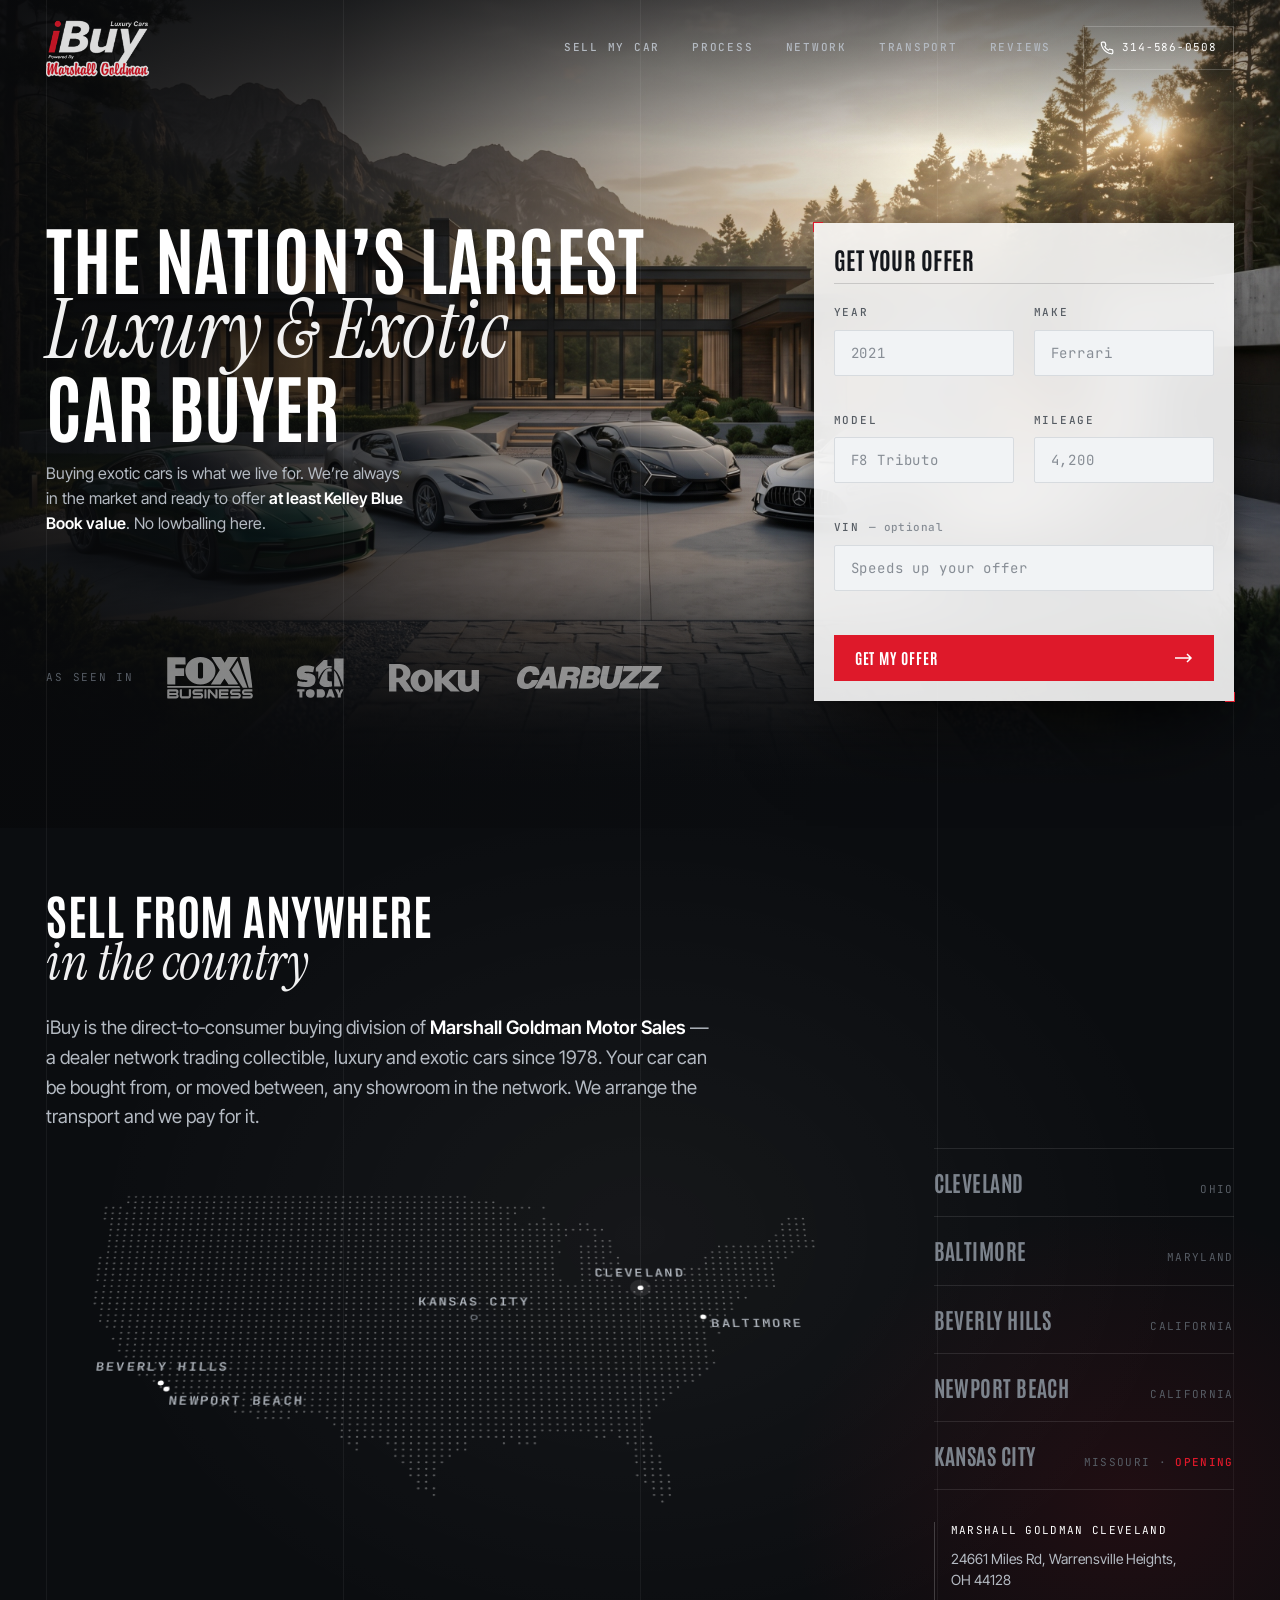
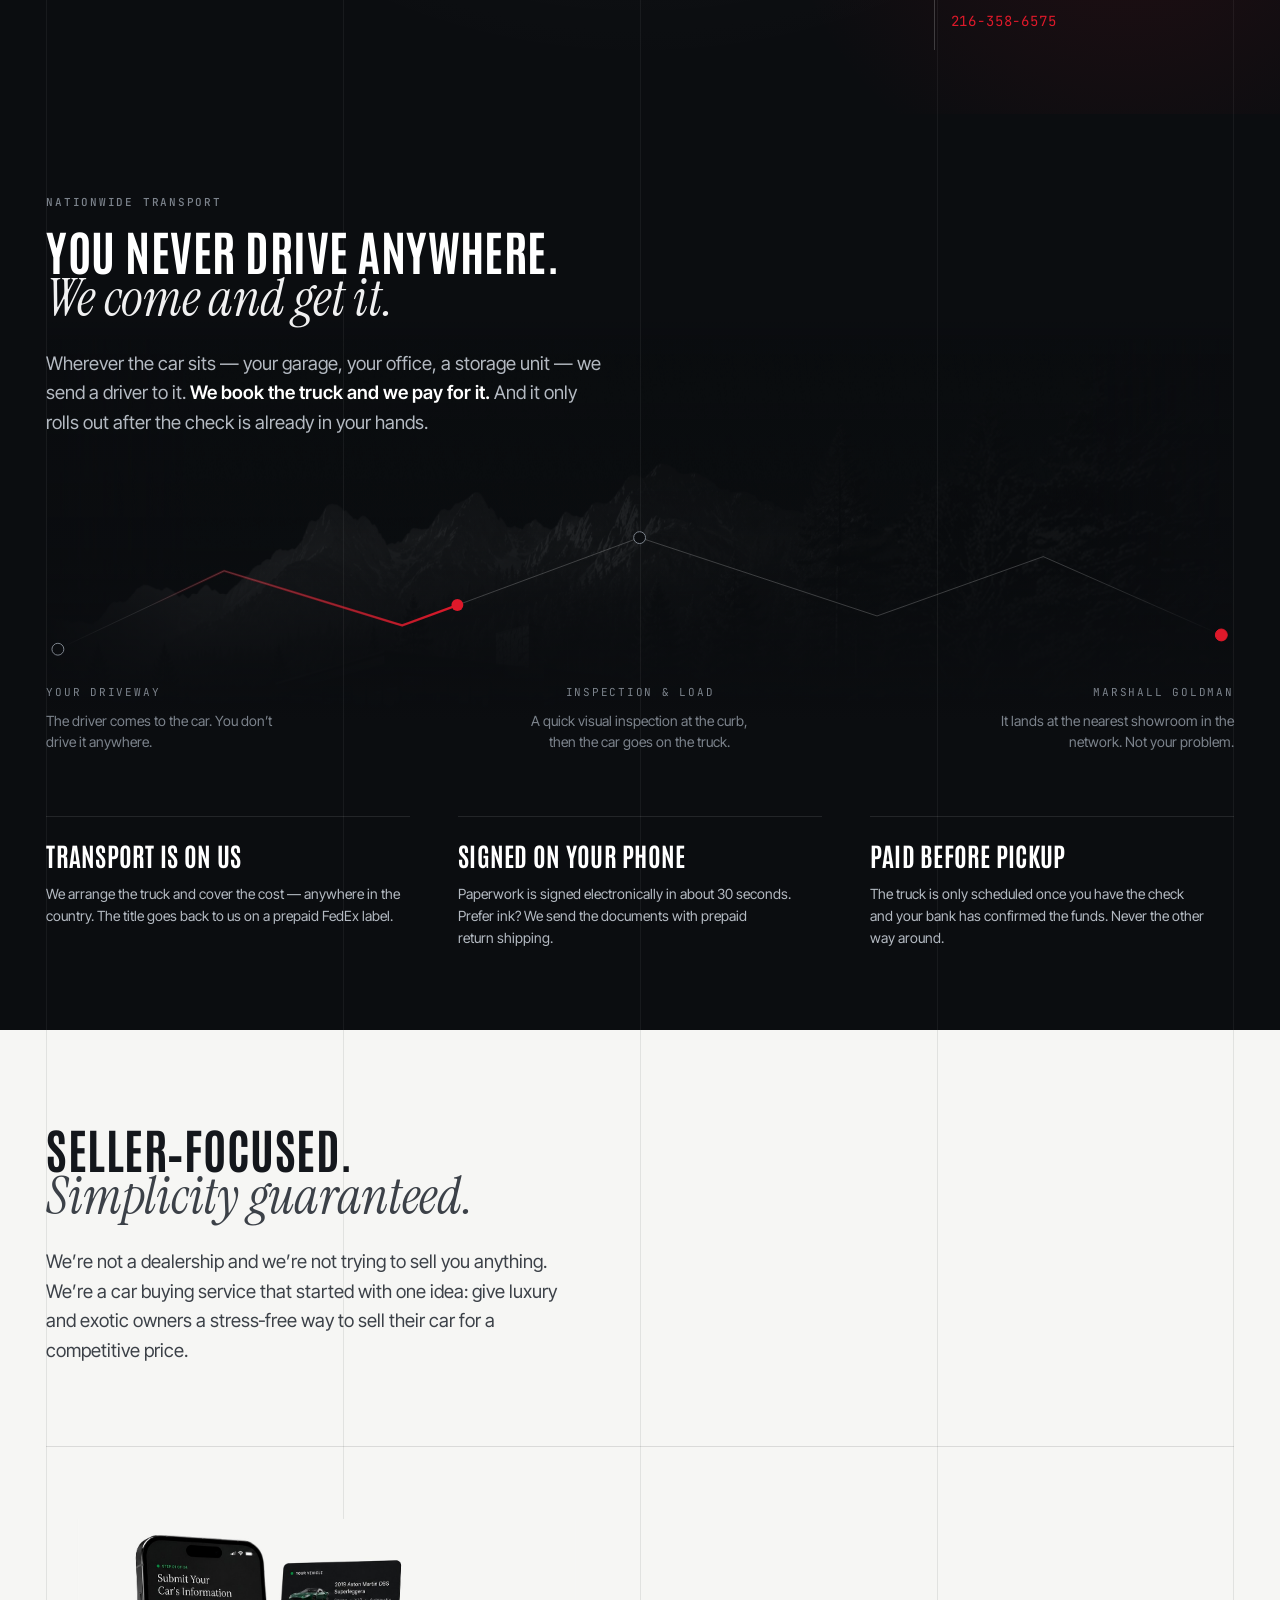
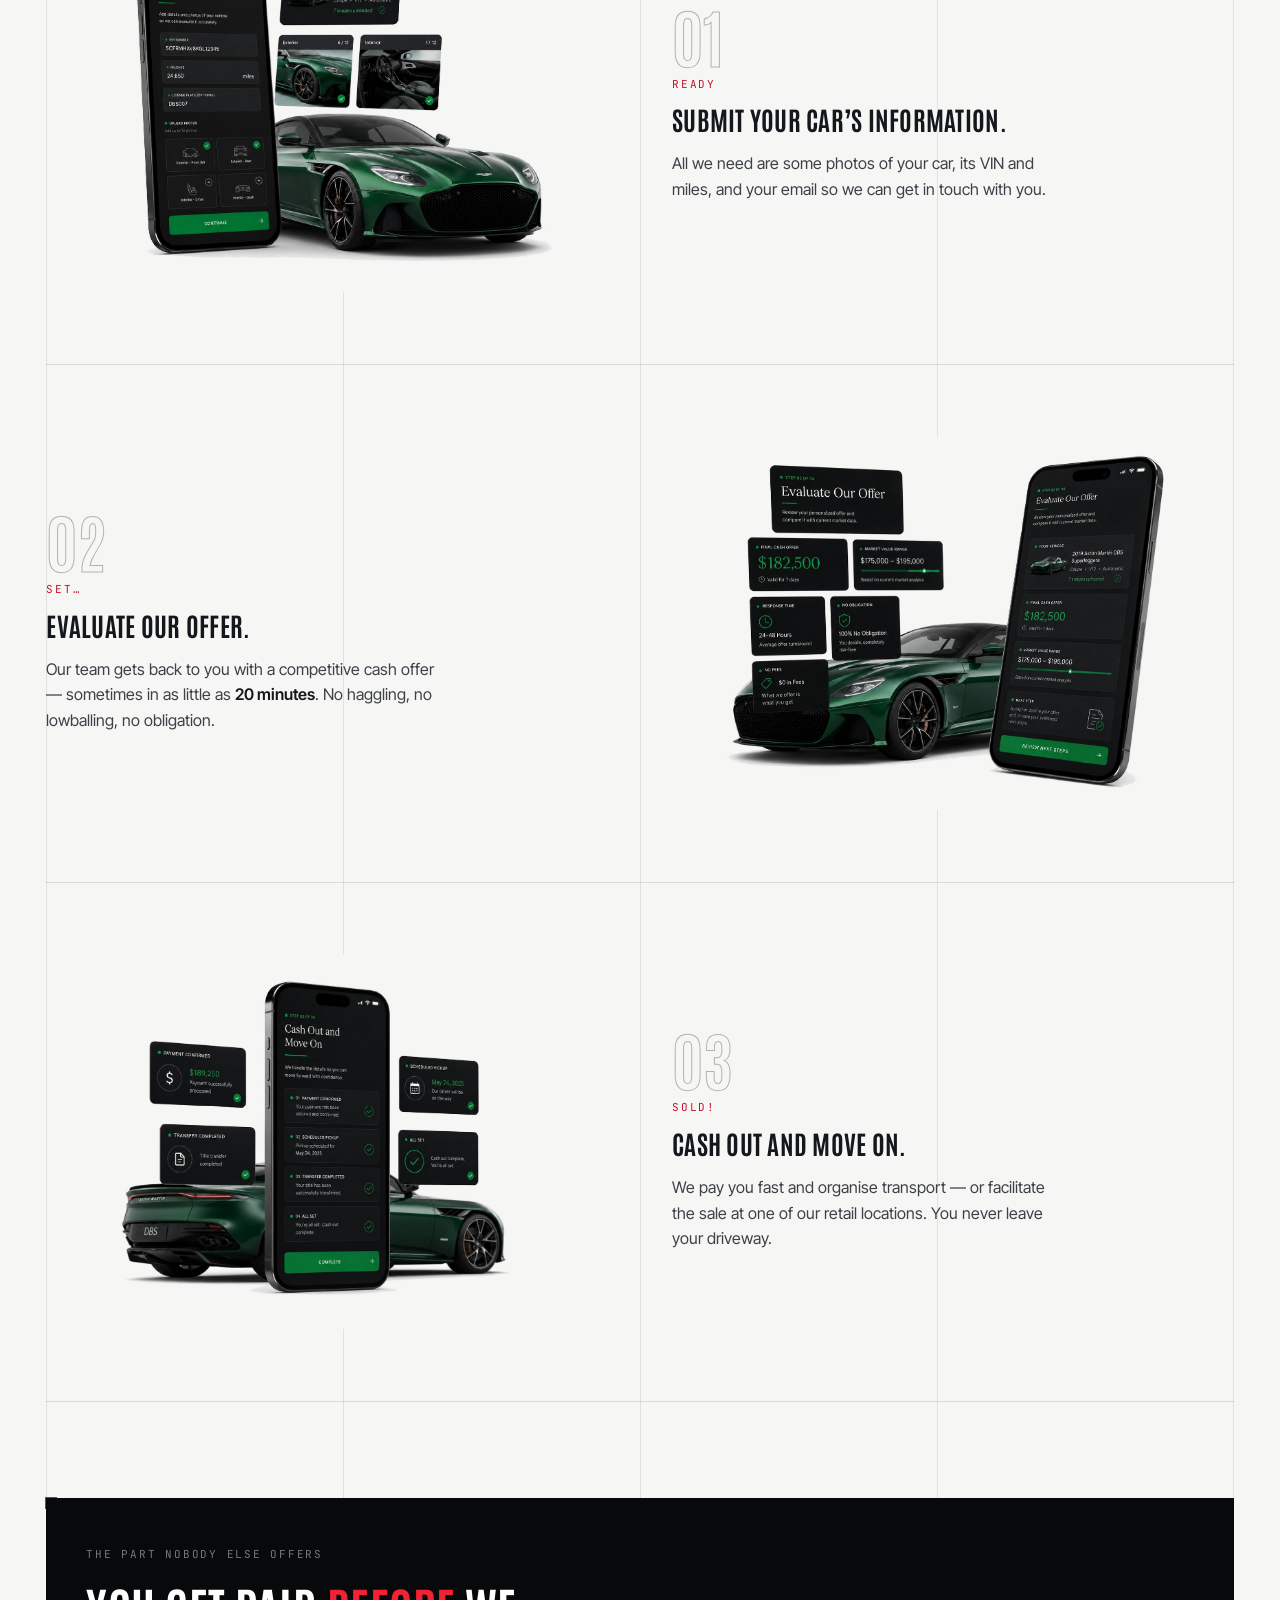
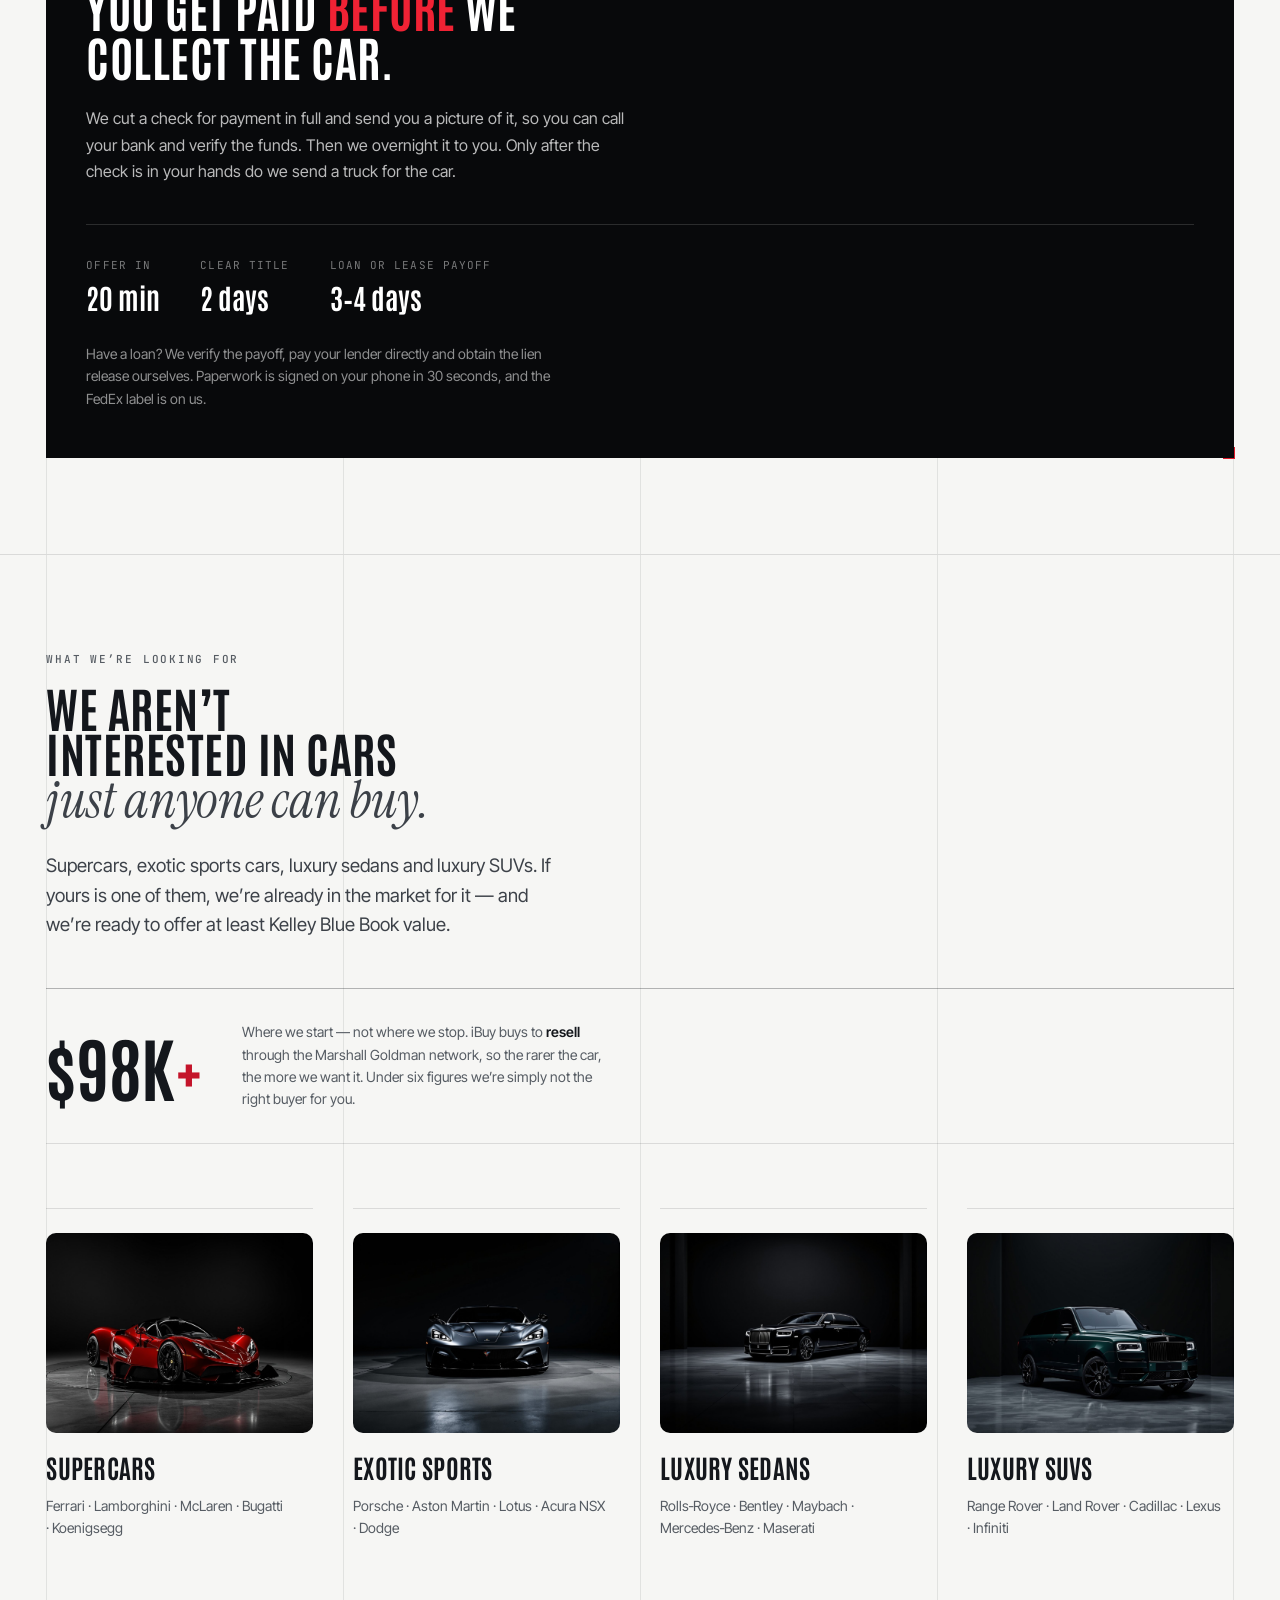
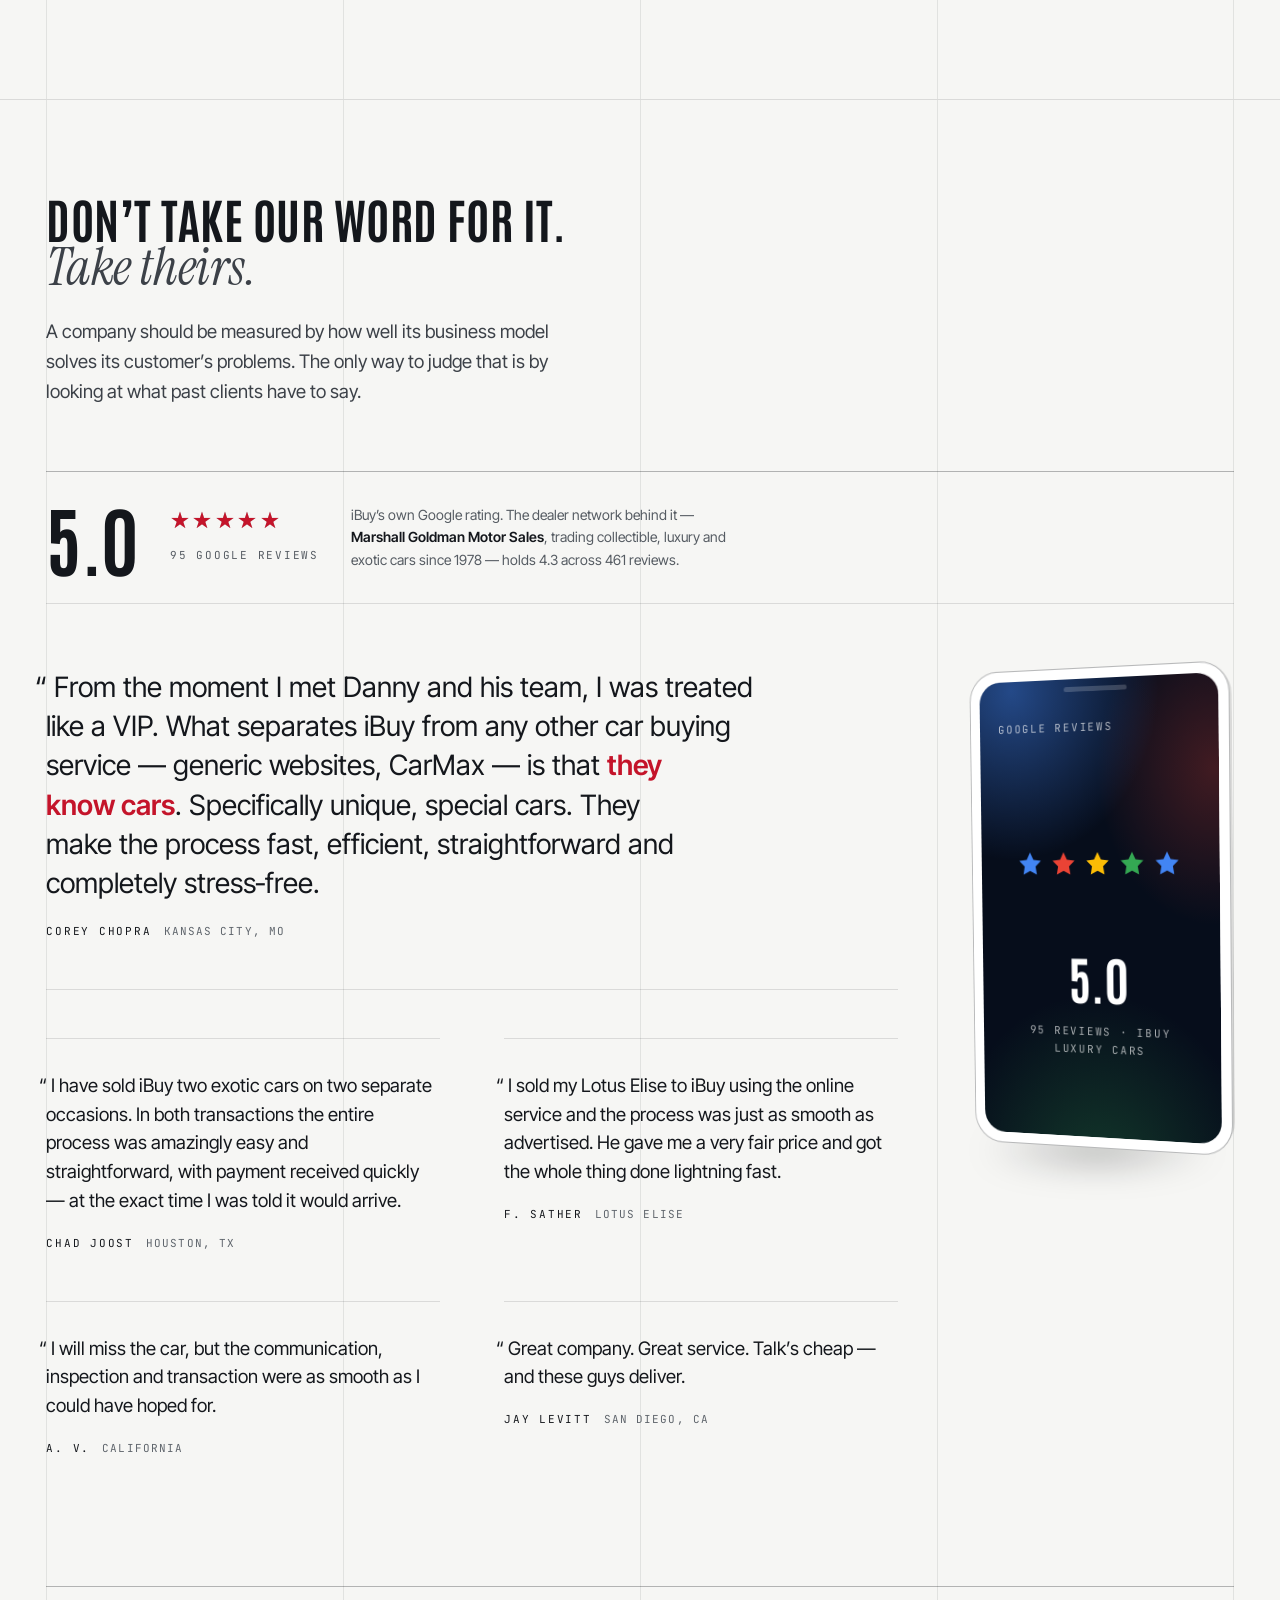
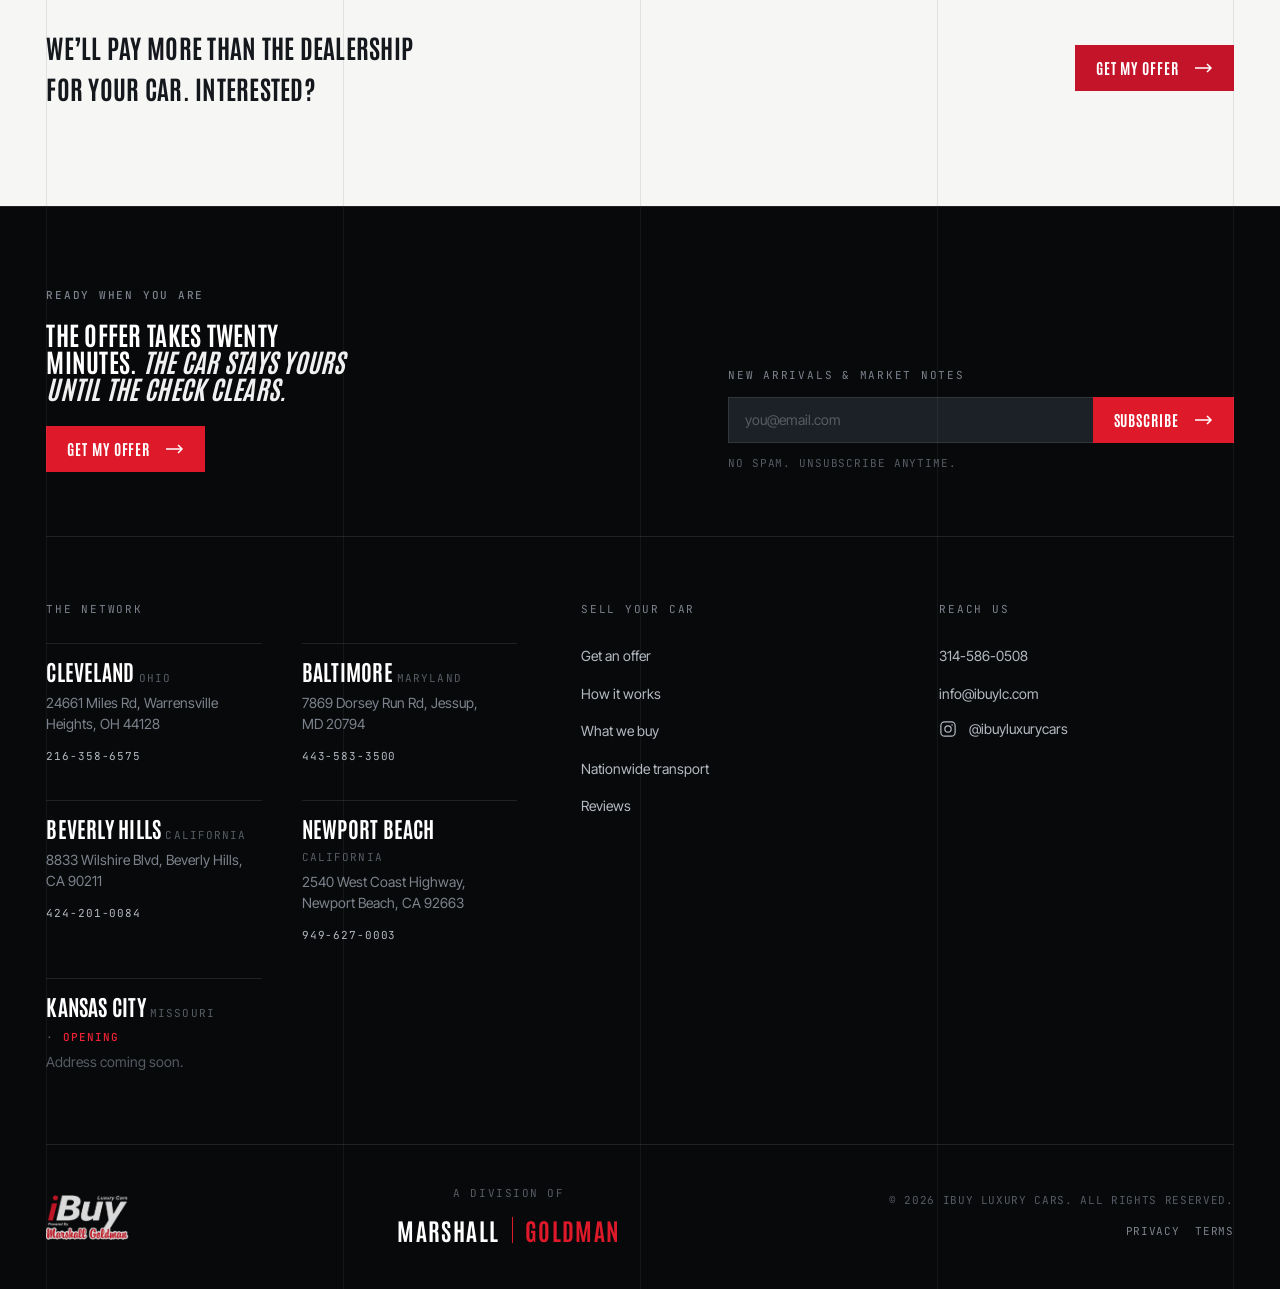
==== commit 8f358507: "Подвал: сеть, подписка, Instagram, вордмарк Marshall Goldman Закрывает три вещи разом. Сеть Marshall" ====
--- a/04-build/index.html
+++ b/04-build/index.html
@@ -19,6 +19,7 @@
   <link rel="stylesheet" href="css/sections/process.css">
   <link rel="stylesheet" href="css/sections/buy.css">
   <link rel="stylesheet" href="css/sections/reviews.css">
+  <link rel="stylesheet" href="css/sections/footer.css">
 </head>
 
 <body>
@@ -1163,6 +1164,152 @@
 
   </main>
 
+  <!-- ======================================================================
+       FOOTER
+
+       Три требования клиента сходятся тут: сеть Marshall Goldman (№3) — пятью
+       адресами текстом, а не только точками на карте; связь с материнским
+       брендом — вордмарком MARSHALL GOLDMAN (клиент просил обязательно); и
+       возврат к действию — крупной строкой + формой подписки.
+
+       Адреса и телефоны — те же, что на карте (data-address из секции сети),
+       ничего не выдумано. Kansas City без адреса: его ещё нет.
+
+       ⚠️ Подписка НИКУДА НЕ УХОДИТ: у нас нет эндпоинта, как и у главной формы.
+       Поле свёрстано, но клиент должен дать Mailchimp/CRM. Помечено ниже. -->
+  <footer class="footer theme-dark" role="contentinfo">
+
+    <div class="gridlines" aria-hidden="true">
+      <span></span><span></span><span></span><span></span>
+    </div>
+
+    <div class="container">
+
+      <!-- Возврат к действию + подписка -->
+      <div class="footer__top">
+        <div class="footer__cta">
+          <p class="eyebrow">Ready when you are</p>
+          <p class="footer__ask">
+            The offer takes twenty minutes.
+            <em>The car stays yours until the check clears.</em>
+          </p>
+          <a class="btn btn--primary" href="#quote-form">
+            Get my offer
+            <svg width="18" height="10" viewBox="0 0 18 10" fill="none" stroke="currentColor" stroke-width="1.5" aria-hidden="true">
+              <path d="M0 5h16M12 1l4 4-4 4"/>
+            </svg>
+          </a>
+        </div>
+
+        <!-- ⚠️ Эндпоинта нет — форма пока только визуальная. -->
+        <form class="signup" novalidate aria-label="Newsletter signup">
+          <p class="signup__label">New arrivals &amp; market notes</p>
+          <div class="signup__row">
+            <input class="signup__input" type="email" name="email"
+                   placeholder="you@email.com" autocomplete="email" required>
+            <button class="btn btn--primary" type="submit">
+              Subscribe
+              <svg width="18" height="10" viewBox="0 0 18 10" fill="none" stroke="currentColor" stroke-width="1.5" aria-hidden="true">
+                <path d="M0 5h16M12 1l4 4-4 4"/>
+              </svg>
+            </button>
+          </div>
+          <p class="signup__note">No spam. Unsubscribe anytime.</p>
+        </form>
+      </div>
+
+      <!-- Сеть + навигация + соцсети -->
+      <div class="footer__cols">
+
+        <div class="footer__col footer__col--net">
+          <p class="footer__head">The network</p>
+          <ul class="fnet">
+            <li>
+              <p class="fnet__city">Cleveland <span>Ohio</span></p>
+              <p class="fnet__addr">24661 Miles Rd, Warrensville Heights, OH 44128</p>
+              <a class="fnet__phone" href="tel:+12163586575">216-358-6575</a>
+            </li>
+            <li>
+              <p class="fnet__city">Baltimore <span>Maryland</span></p>
+              <p class="fnet__addr">7869 Dorsey Run Rd, Jessup, MD 20794</p>
+              <a class="fnet__phone" href="tel:+14435833500">443-583-3500</a>
+            </li>
+            <li>
+              <p class="fnet__city">Beverly Hills <span>California</span></p>
+              <p class="fnet__addr">8833 Wilshire Blvd, Beverly Hills, CA 90211</p>
+              <a class="fnet__phone" href="tel:+14242010084">424-201-0084</a>
+            </li>
+            <li>
+              <p class="fnet__city">Newport Beach <span>California</span></p>
+              <p class="fnet__addr">2540 West Coast Highway, Newport Beach, CA 92663</p>
+              <a class="fnet__phone" href="tel:+19496270003">949-627-0003</a>
+            </li>
+            <li>
+              <p class="fnet__city">Kansas City <span>Missouri &middot; <b>Opening</b></span></p>
+              <p class="fnet__addr fnet__addr--soon">Address coming soon.</p>
+            </li>
+          </ul>
+        </div>
+
+        <div class="footer__col">
+          <p class="footer__head">Sell your car</p>
+          <ul class="flinks">
+            <li><a href="#quote-form">Get an offer</a></li>
+            <li><a href="#process">How it works</a></li>
+            <li><a href="#what-we-buy">What we buy</a></li>
+            <li><a href="#transport">Nationwide transport</a></li>
+            <li><a href="#reviews">Reviews</a></li>
+          </ul>
+        </div>
+
+        <div class="footer__col">
+          <p class="footer__head">Reach us</p>
+          <ul class="flinks">
+            <li><a href="tel:+13145860508">314-586-0508</a></li>
+            <li><a href="mailto:info@ibuylc.com">info@ibuylc.com</a></li>
+            <li>
+              <a href="https://www.instagram.com/ibuyluxurycars/" target="_blank" rel="noopener">
+                <svg class="flinks__ig" viewBox="0 0 24 24" fill="none" stroke="currentColor" stroke-width="1.6" aria-hidden="true">
+                  <rect x="2.5" y="2.5" width="19" height="19" rx="5"/>
+                  <circle cx="12" cy="12" r="4.2"/>
+                  <circle cx="17.4" cy="6.6" r="1" fill="currentColor" stroke="none"/>
+                </svg>
+                @ibuyluxurycars
+              </a>
+            </li>
+          </ul>
+        </div>
+      </div>
+
+      <!-- Нижняя строка: связь с материнским брендом обязательна -->
+      <div class="footer__base">
+        <a class="footer__logo" href="/" aria-label="iBuy Luxury Cars — home">
+          <img src="assets/img/logo.png" alt="iBuy Luxury Cars" width="183" height="102">
+        </a>
+
+        <!-- ВОРДМАРК MARSHALL GOLDMAN. Вектора у нас нет, поэтому набран нашим
+             языком: капсы, красная разделительная черта, как в их фирменном
+             начертании. Клиент требовал логотип обязательно — вот он. -->
+        <a class="mglock" href="https://www.marshallgoldman.com/" target="_blank" rel="noopener"
+           aria-label="A division of Marshall Goldman Motor Sales">
+          <span class="mglock__div">A division of</span>
+          <span class="mglock__mark">
+            <span>Marshall</span><i aria-hidden="true"></i><span class="mglock__red">Goldman</span>
+          </span>
+        </a>
+
+        <div class="footer__legal">
+          <p>&copy; 2026 iBuy Luxury Cars. All rights reserved.</p>
+          <nav aria-label="Legal">
+            <a href="/privacy/">Privacy</a>
+            <a href="/terms/">Terms</a>
+          </nav>
+        </div>
+      </div>
+
+    </div>
+  </footer>
+
   <!-- type="module" — карта импортирует свои данные из us-map.js.
        Модули и так откладываются, defer не нужен. -->
   <script type="module" src="js/main.js"></script>
--- a/04-build/css/base.css
+++ b/04-build/css/base.css
@@ -236,11 +236,14 @@
   padding: 0 var(--s-5);
   border: 1px solid transparent;
   border-radius: 0;
-  font-family: var(--f-sans);
-  font-weight: 600;
-  font-size: var(--fs-xs);
+  /* Antonio на всех CTA. Он конденсированный, поэтому кегль выше (0.9375 против
+     0.8125), а трекинг уже (0.06 против 0.14) — широкая разрядка растащила бы
+     узкие капсы в решётку. Вес 700: на кнопке Antonio должен звучать уверенно. */
+  font-family: var(--f-display);
+  font-weight: 700;
+  font-size: 0.9375rem;
   text-transform: uppercase;
-  letter-spacing: 0.14em;
+  letter-spacing: 0.06em;
   white-space: nowrap;
   transition: background var(--t-base) var(--e-out),
               border-color var(--t-base) var(--e-out),
--- a/04-build/css/sections/process.css
+++ b/04-build/css/sections/process.css
@@ -83,9 +83,15 @@
    Кадрировать его нельзя — обрежется телефон, ради которого он и взят, — поэтому
    contain вместо cover. Пропорция под серию рендеров (4:3). */
 .step__media--plate {
-  overflow: visible;   /* лифт при наведении не должен обрезаться рамкой */
-}
-
+  overflow: visible;   /* лифт и наклон не должны обрезаться рамкой */
+  /* Перспектива на рамке, а наклон — на картинке внутри: тот же приём, что у
+     карты и телефона. Без perspective rotateX/rotateY плоские, объём не читается. */
+  perspective: 1400px;
+}
+
+/* Все слагаемые трансформа — через переменные, чтобы лифт (CSS по ховеру) и
+   наклон (JS за курсором) складывались в ОДНО значение, а не затирали друг друга.
+   На этом мы уже обжигались: класс с transform молча стирал чужой transform. */
 .step__media--plate img {
   aspect-ratio: 4 / 3;
   object-fit: contain;
@@ -93,21 +99,27 @@
      падингом: при object-fit: contain он ужимает саму картинку, а не добавляет
      полей вокруг. Плашка цвета секции — поля не видно. */
   padding: var(--s-6) var(--s-8);
+  transform:
+    translateY(var(--lift, 0px))
+    scale(var(--scale, 1))
+    rotateX(var(--rx, 0deg))
+    rotateY(var(--ry, 0deg));
   transition: transform var(--t-mid) var(--e-out);
 }
 
 /* Три рендера — как три отдельных плавающих элемента. На наведении по ВСЕЙ
-   секции все три чуть приподнимаются со сдвигом по времени (тогда они читаются
-   как три отдельные панели, а не как ряд картинок), а тот, на который навёл
-   прямо, выходит вперёд сильнее. Только изображения — текст не трогаем. */
-.process:hover .step__media--plate img { transform: translateY(-8px) scale(1.015); }
-.process .step:nth-child(2) .step__media--plate img { transition-delay: 70ms; }
-.process .step:nth-child(3) .step__media--plate img { transition-delay: 140ms; }
-
-.step:hover .step__media--plate img {
-  transform: translateY(-16px) scale(1.04);
-  transition-delay: 0ms;
-}
+   секции все три чуть приподнимаются, а тот, на который навёл прямо, выходит
+   вперёд сильнее. Наклон за курсором добавляет JS (см. main.js).
+   Только изображения — текст не трогаем.
+
+   БЕЗ transition-delay. Раньше здесь был сдвиг по времени (70/140мс) ради
+   лесенки подъёма — но та же задержка тормозила и НАКЛОН за курсором: шаги 2 и 3
+   отвечали с запозданием, будто 3D у них нет, живым был только первый. А
+   обнулить её через .step:hover не выходило: у nth-child-правила специфичность
+   выше, оно побеждало. Задержку убрали совсем — наклон важнее лёгкой лесенки. */
+.process:hover .step__media--plate img { --lift: -8px; --scale: 1.015; }
+
+.step:hover .step__media--plate img { --lift: -16px; --scale: 1.04; }
 
 .step__body { max-width: 44ch; }
 
--- a/04-build/css/sections/footer.css
+++ b/04-build/css/sections/footer.css
@@ -0,0 +1,305 @@
+/* ==========================================================================
+   FOOTER   (тёмная тема)
+
+   Собирает три требования клиента: сеть Marshall Goldman пятью адресами,
+   вордмарк материнского бренда, возврат к действию с подпиской. Язык тот же,
+   что у всей тёмной части: волосяные линейки, моно-лейблы, красный только на
+   действии.
+   ========================================================================== */
+
+.footer {
+  position: relative;
+  padding-block: var(--s-20) var(--s-10);
+  background: var(--c-void);
+  border-top: 1px solid var(--c-line);
+  overflow: hidden;
+}
+
+
+/* --- Возврат к действию + подписка ----------------------------------------- */
+
+.footer__top {
+  display: grid;
+  grid-template-columns: minmax(0, 1.1fr) minmax(0, 0.9fr);
+  gap: var(--s-16);
+  align-items: end;
+  padding-bottom: var(--s-16);
+  border-bottom: 1px solid var(--c-line);
+}
+
+.footer__ask {
+  font-family: var(--f-display);
+  font-size: var(--fs-h3);
+  font-weight: 700;
+  line-height: 1.05;
+  letter-spacing: 0.01em;
+  text-transform: uppercase;
+  max-width: 24ch;
+  margin-block: var(--s-4) var(--s-6);
+}
+
+/* Вторая строка — антиквой, как во всех заголовках (правило в base.css). */
+.footer__ask em { color: rgba(255, 255, 255, 0.94); }
+
+
+.signup__label {
+  font-family: var(--f-mono);
+  font-size: var(--fs-mono);
+  letter-spacing: var(--ls-mono);
+  text-transform: uppercase;
+  color: var(--c-text-muted);
+  margin-bottom: var(--s-3);
+}
+
+/* Поле и кнопка в одну линию, без зазора: единый прибор, а не два элемента. */
+.signup__row {
+  display: flex;
+  gap: 0;
+}
+
+.signup__input {
+  flex: 1;
+  min-width: 0;
+  height: var(--ctl-h);
+  padding: 0 var(--s-4);
+  background: var(--c-surface-2);
+  border: 1px solid var(--c-line);
+  border-right: 0;
+  border-radius: 0;
+  color: var(--c-text);
+  font-family: var(--f-sans);
+  font-size: var(--fs-sm);
+}
+
+.signup__input::placeholder { color: var(--c-text-dim); }
+.signup__input:focus {
+  outline: none;
+  border-color: var(--c-text-muted);
+}
+
+.signup__row .btn { flex: none; }
+
+.signup__note {
+  margin-top: var(--s-3);
+  font-family: var(--f-mono);
+  font-size: var(--fs-mono);
+  letter-spacing: 0.08em;
+  text-transform: uppercase;
+  color: var(--c-text-dim);
+}
+
+
+/* --- Колонки: сеть, навигация, контакты ------------------------------------ */
+
+.footer__cols {
+  display: grid;
+  grid-template-columns: minmax(0, 1.6fr) minmax(0, 1fr) minmax(0, 1fr);
+  gap: var(--s-16);
+  padding-block: var(--s-16);
+}
+
+.footer__head {
+  font-family: var(--f-mono);
+  font-size: var(--fs-mono);
+  letter-spacing: var(--ls-mono);
+  text-transform: uppercase;
+  color: var(--c-text-muted);
+  margin-bottom: var(--s-6);
+}
+
+/* Сеть — пять адресов в две колонки, разделены линейками. */
+.fnet {
+  display: grid;
+  grid-template-columns: repeat(2, minmax(0, 1fr));
+  gap: var(--s-8) var(--s-10);
+  list-style: none;
+  padding: 0;
+  margin: 0;
+}
+
+.fnet > li {
+  padding-top: var(--s-4);
+  border-top: 1px solid var(--c-line);
+}
+
+.fnet__city {
+  font-family: var(--f-display);
+  font-size: 1.375rem;
+  font-weight: 700;
+  letter-spacing: 0.01em;
+  text-transform: uppercase;
+  line-height: 1;
+  margin-bottom: var(--s-2);
+}
+
+/* Штат — мелким моно рядом с городом, тише названия. */
+.fnet__city span {
+  font-family: var(--f-mono);
+  font-size: var(--fs-mono);
+  font-weight: 400;
+  letter-spacing: 0.1em;
+  color: var(--c-text-dim);
+}
+.fnet__city b { color: var(--c-brand-hover); font-weight: 500; }
+
+.fnet__addr {
+  font-size: var(--fs-sm);
+  line-height: 1.5;
+  color: var(--c-text-muted);
+  margin-bottom: var(--s-2);
+  max-width: 26ch;
+}
+.fnet__addr--soon { color: var(--c-text-dim); }
+
+.fnet__phone {
+  font-family: var(--f-mono);
+  font-size: var(--fs-mono);
+  letter-spacing: 0.08em;
+  color: var(--c-text-soft);
+  transition: color var(--t-fast) var(--e-out);
+}
+.fnet__phone:hover { color: var(--c-text); }
+
+
+.flinks {
+  list-style: none;
+  padding: 0;
+  margin: 0;
+  display: grid;
+  gap: var(--s-3);
+}
+
+.flinks a {
+  display: inline-flex;
+  align-items: center;
+  gap: var(--s-3);
+  font-size: var(--fs-sm);
+  color: var(--c-text-soft);
+  transition: color var(--t-fast) var(--e-out);
+}
+.flinks a:hover { color: var(--c-text); }
+
+.flinks__ig {
+  width: 18px;
+  height: 18px;
+  flex: none;
+}
+
+
+/* --- Нижняя строка: iBuy + Marshall Goldman + правовое ---------------------- */
+
+.footer__base {
+  display: grid;
+  grid-template-columns: auto 1fr auto;
+  align-items: center;
+  gap: var(--s-10);
+  padding-top: var(--s-10);
+  border-top: 1px solid var(--c-line);
+}
+
+.footer__logo img {
+  height: 46px;
+  width: auto;
+}
+
+/* Вордмарк Marshall Goldman. Набран нашим языком: капсы, красная черта между
+   словами — как в их фирменном начертании. Вектора нет, но связь с брендом
+   читается, а клиент требовал логотип обязательно. */
+.mglock {
+  display: inline-flex;
+  flex-direction: column;
+  align-items: center;
+  gap: var(--s-2);
+  justify-self: center;
+  text-align: center;
+}
+
+.mglock__div {
+  font-family: var(--f-mono);
+  font-size: var(--fs-mono);
+  letter-spacing: 0.14em;
+  text-transform: uppercase;
+  color: var(--c-text-dim);
+}
+
+.mglock__mark {
+  display: inline-flex;
+  align-items: center;
+  gap: var(--s-3);
+  font-family: var(--f-display);
+  font-size: 1.5rem;
+  font-weight: 700;
+  letter-spacing: 0.06em;
+  text-transform: uppercase;
+  color: var(--c-text);
+  transition: opacity var(--t-fast) var(--e-out);
+}
+.mglock:hover .mglock__mark { opacity: 0.8; }
+
+/* Красная разделительная черта — из их логотипа. */
+.mglock__mark i {
+  width: 1px;
+  height: 1.05em;
+  background: var(--c-brand);
+}
+.mglock__red { color: var(--c-brand); }
+
+
+.footer__legal {
+  justify-self: end;
+  text-align: right;
+}
+
+.footer__legal p {
+  font-family: var(--f-mono);
+  font-size: var(--fs-mono);
+  letter-spacing: 0.06em;
+  text-transform: uppercase;
+  color: var(--c-text-dim);
+  margin-bottom: var(--s-2);
+}
+
+.footer__legal nav {
+  display: inline-flex;
+  gap: var(--s-4);
+}
+.footer__legal a {
+  font-family: var(--f-mono);
+  font-size: var(--fs-mono);
+  letter-spacing: 0.06em;
+  text-transform: uppercase;
+  color: var(--c-text-muted);
+  transition: color var(--t-fast) var(--e-out);
+}
+.footer__legal a:hover { color: var(--c-text); }
+
+
+/* ==========================================================================
+   Адаптив
+   ========================================================================== */
+
+@media (max-width: 1080px) {
+  .footer__cols { grid-template-columns: 1fr 1fr; }
+  .footer__col--net { grid-column: 1 / -1; }
+}
+
+@media (max-width: 760px) {
+  .footer { padding-block: var(--s-16) var(--s-8); }
+
+  .footer__top {
+    grid-template-columns: 1fr;
+    gap: var(--s-10);
+  }
+
+  .fnet { grid-template-columns: 1fr; }
+  .footer__cols { grid-template-columns: 1fr; gap: var(--s-10); }
+
+  /* Нижняя строка в столбец: три элемента в ряд на телефоне не помещаются. */
+  .footer__base {
+    grid-template-columns: 1fr;
+    justify-items: start;
+    gap: var(--s-8);
+  }
+  .mglock { justify-self: start; align-items: flex-start; text-align: left; }
+  .footer__legal { justify-self: start; text-align: left; }
+}
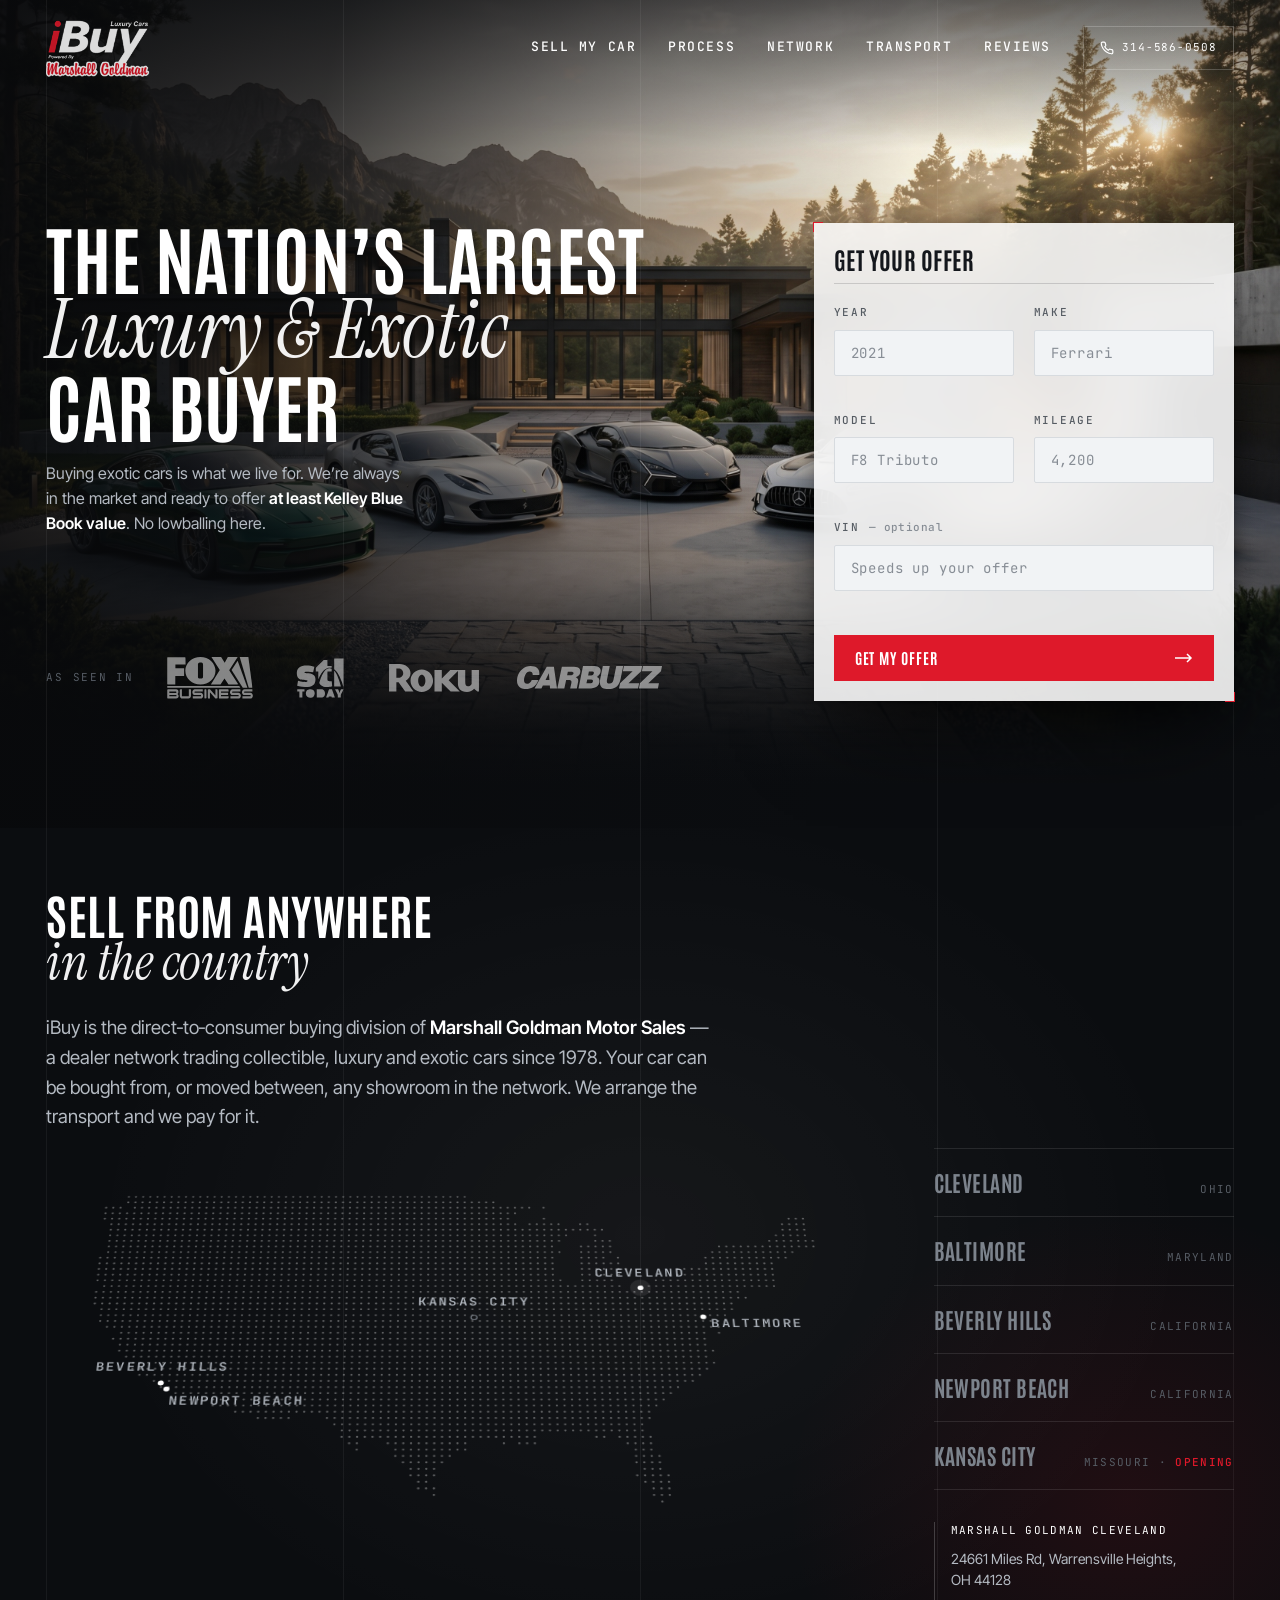
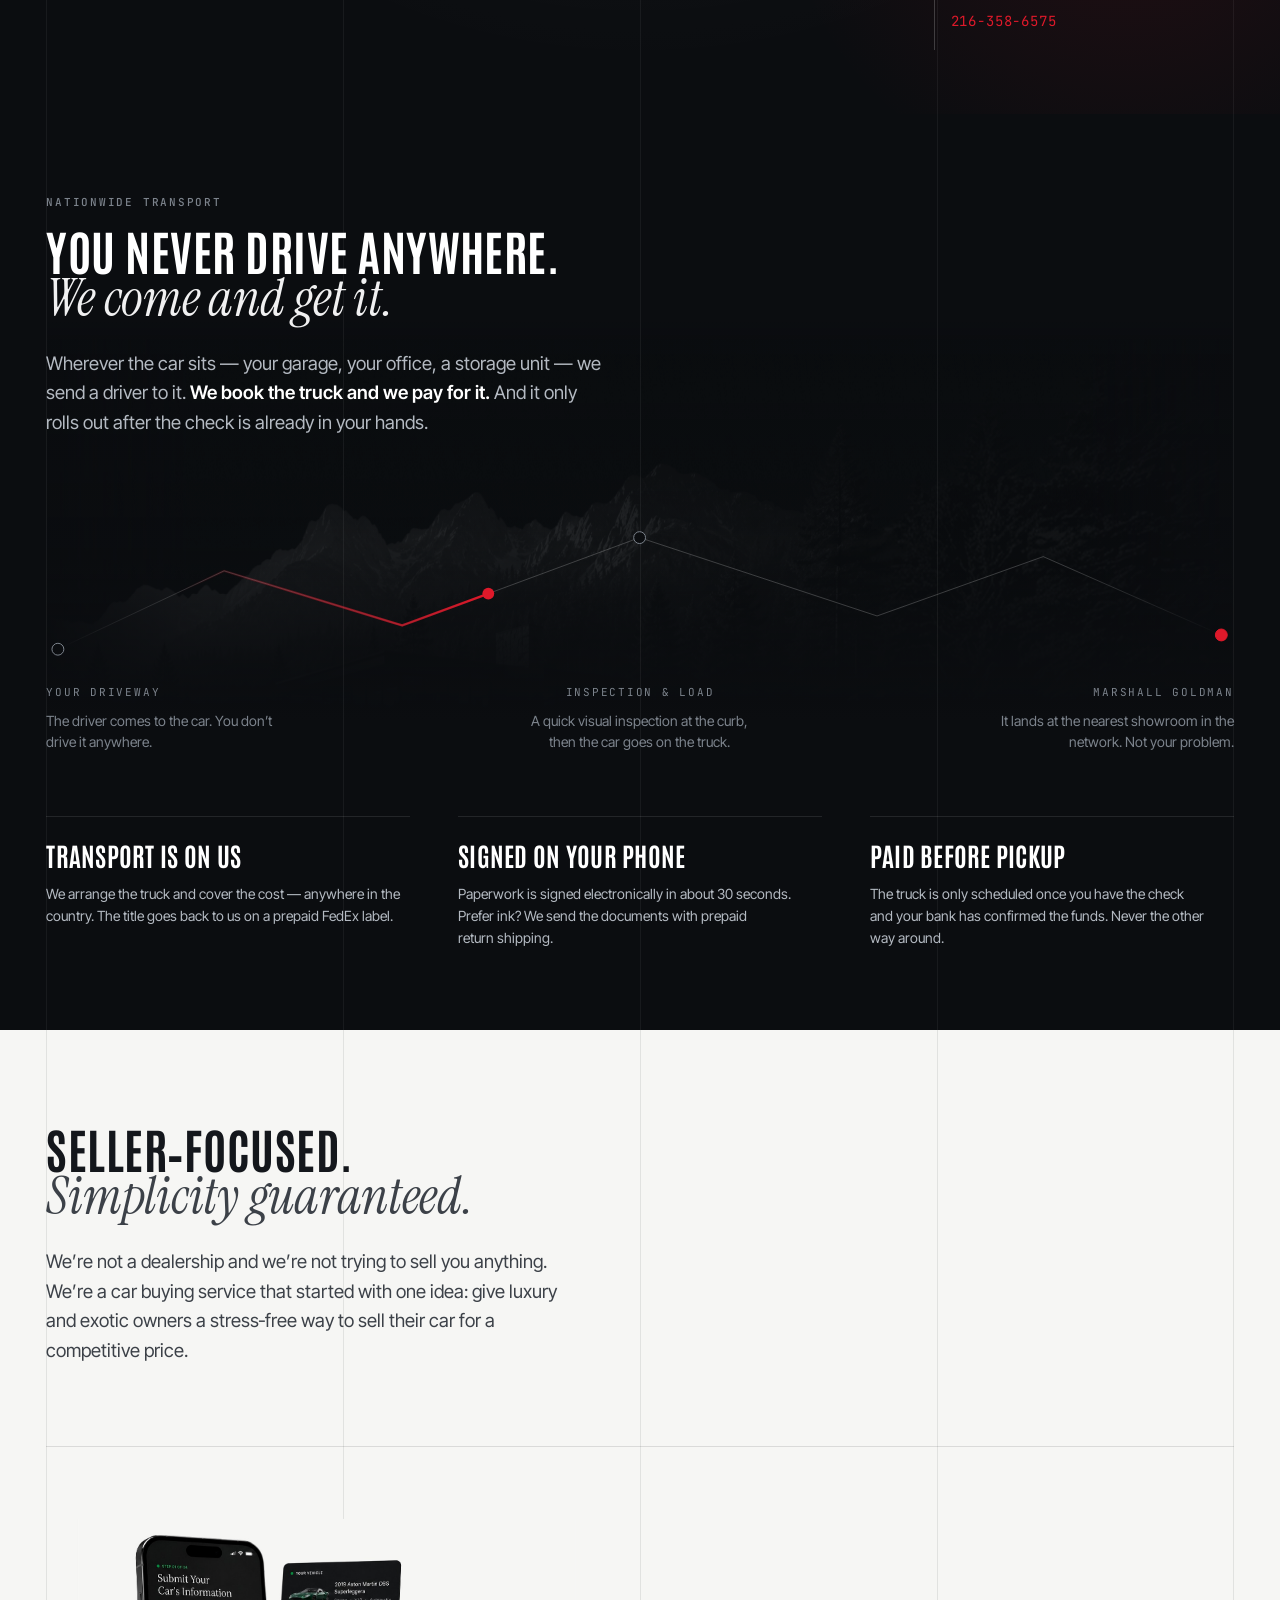
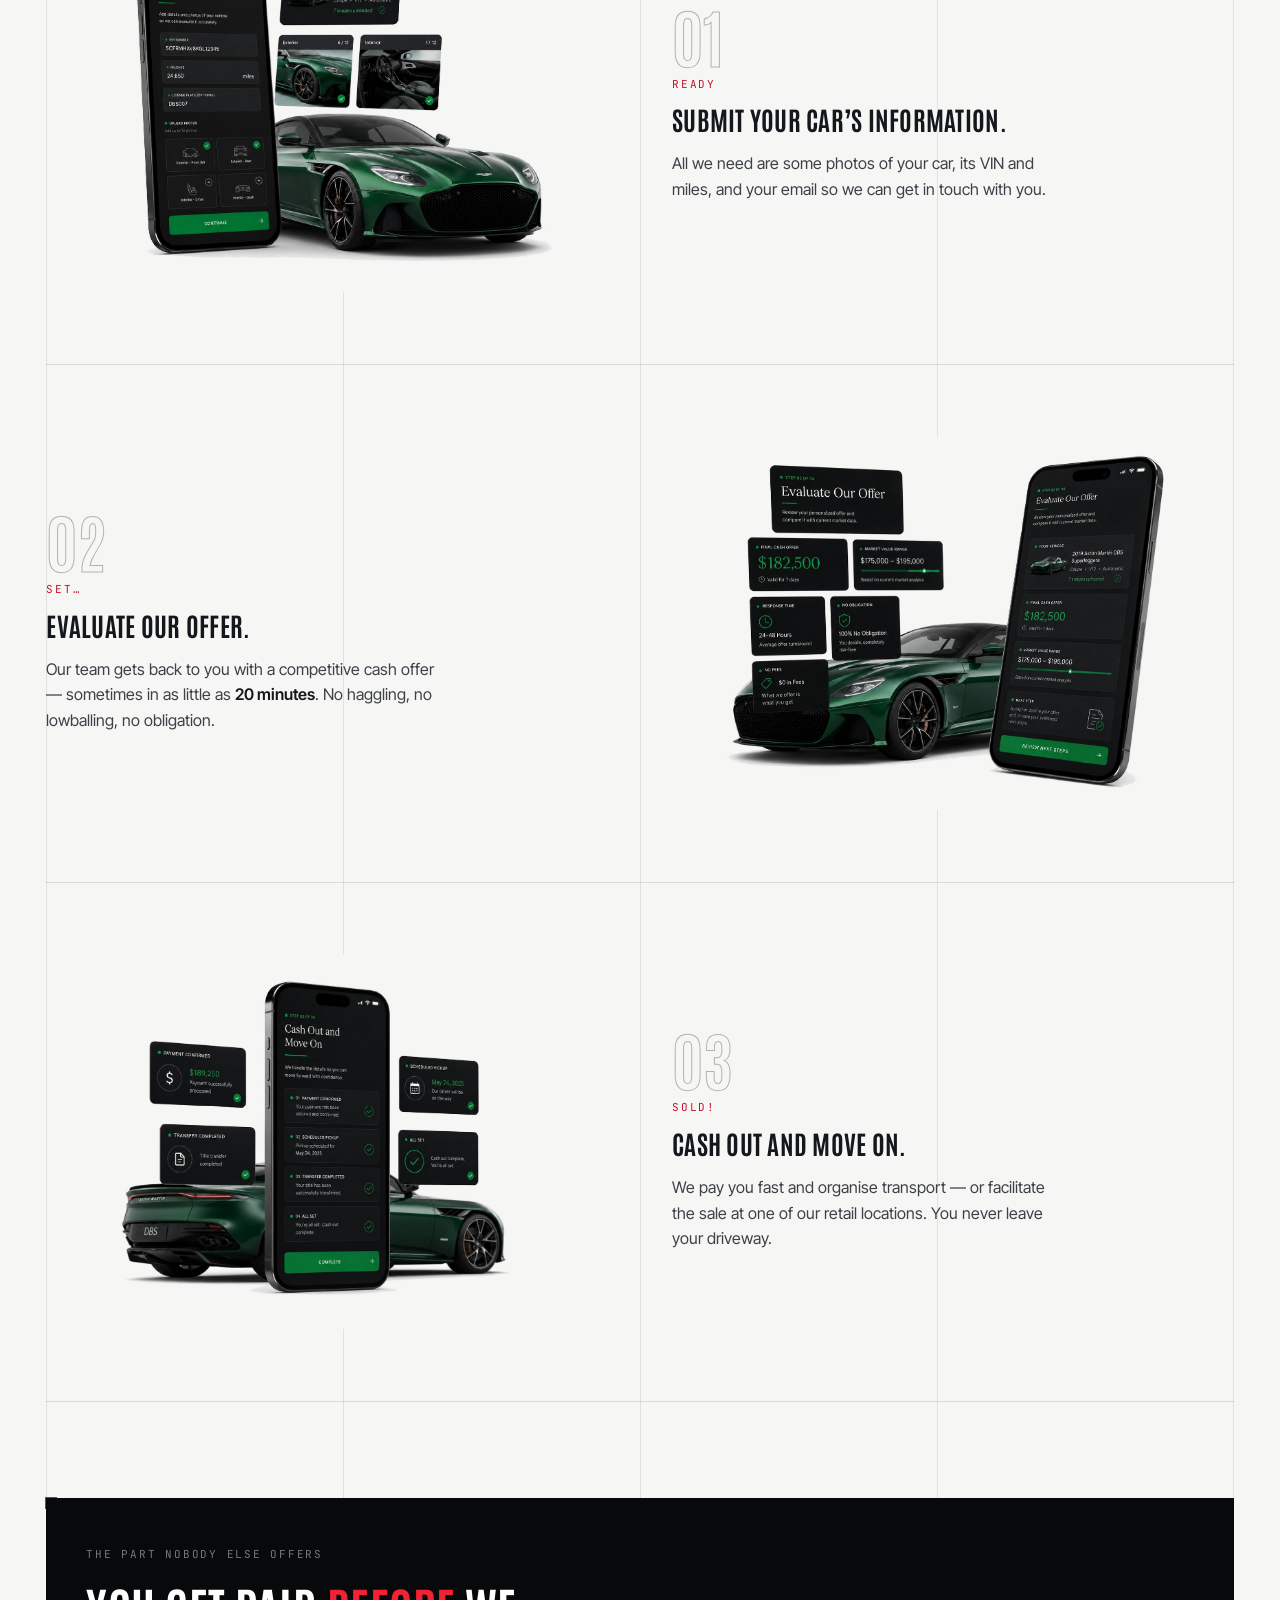
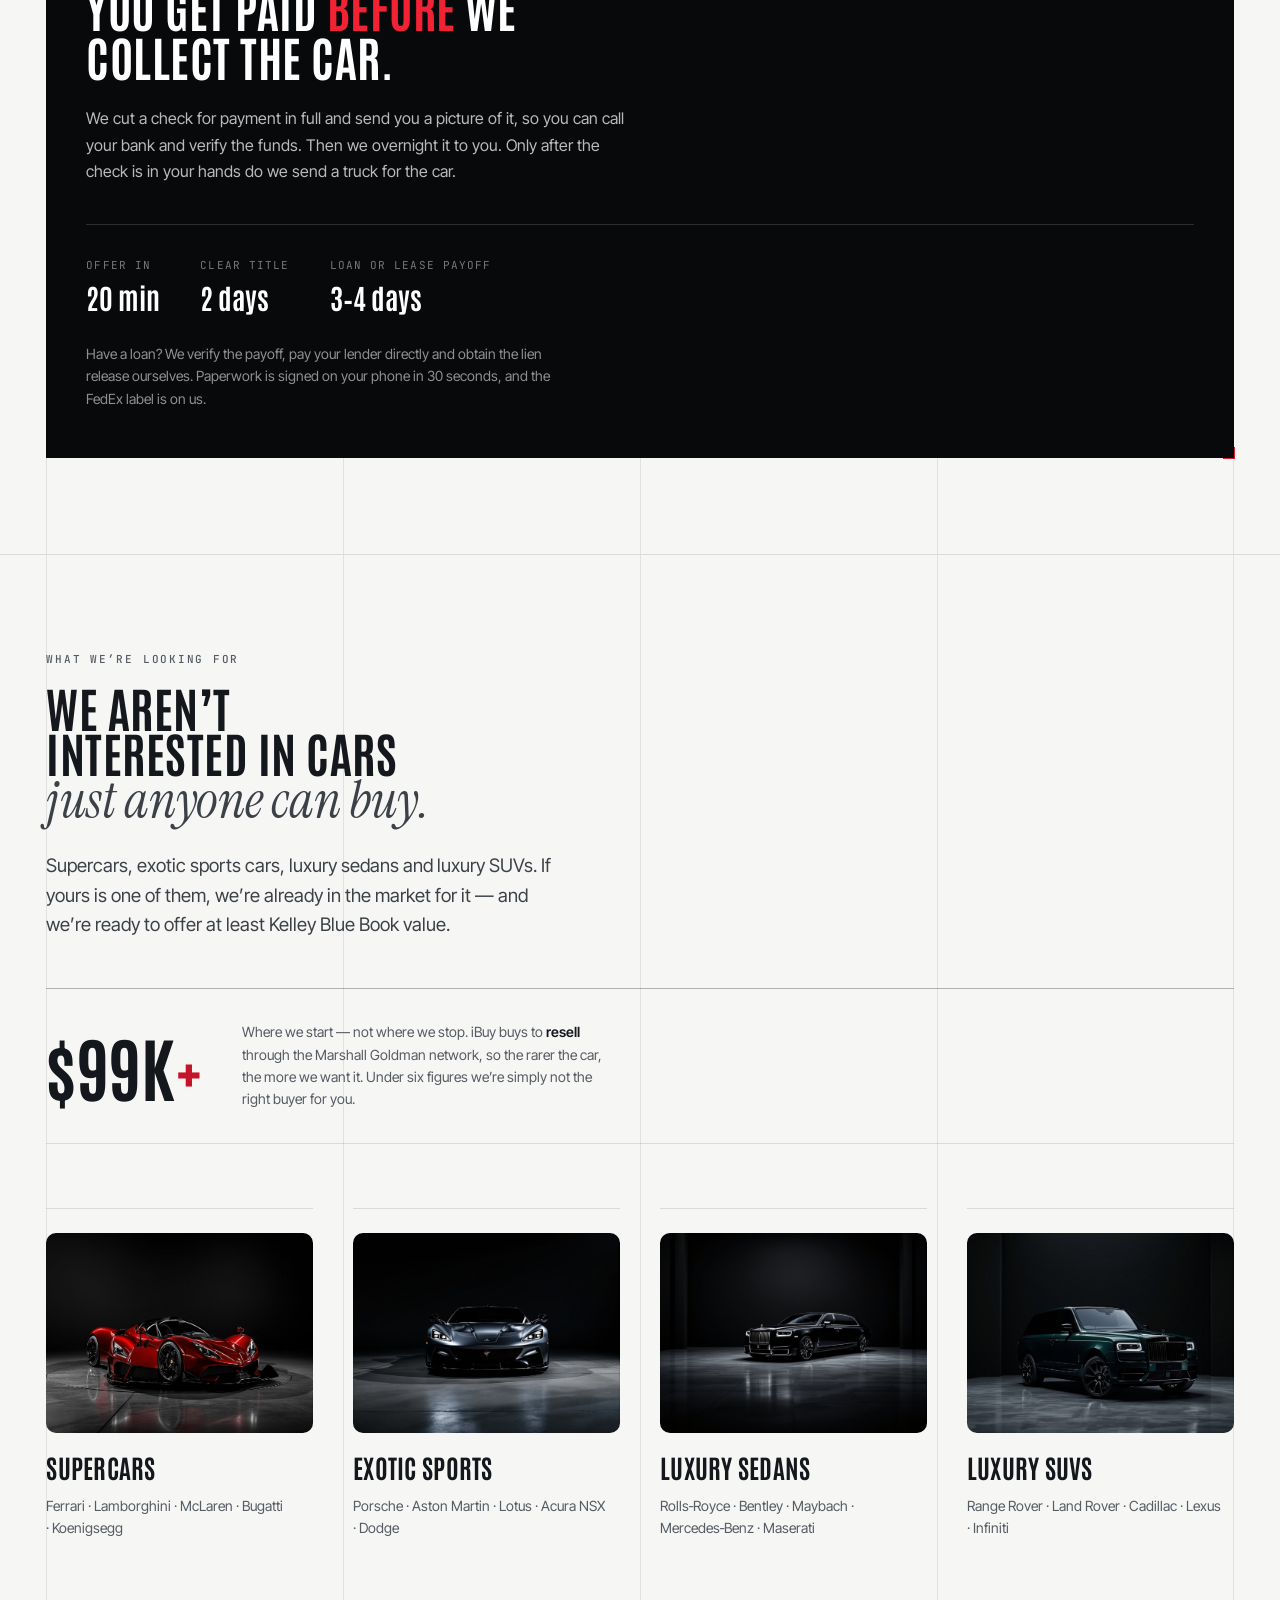
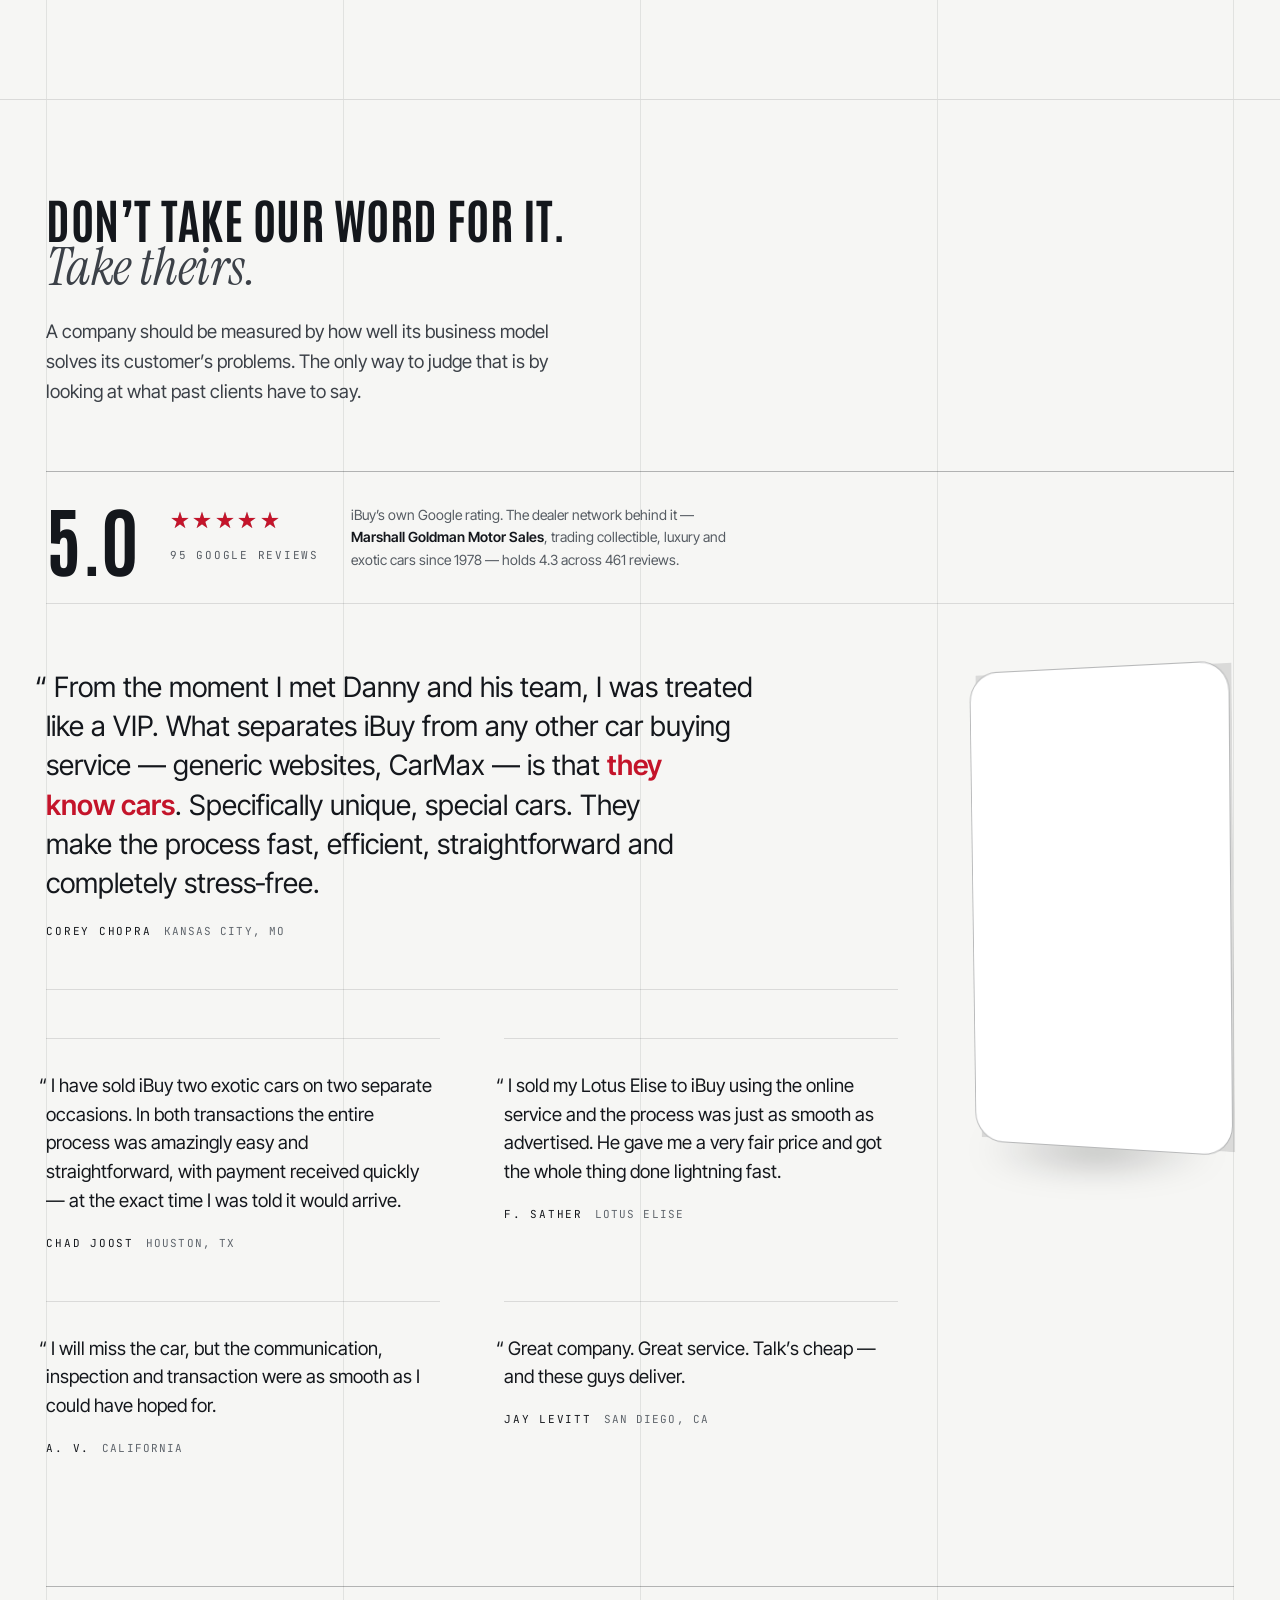
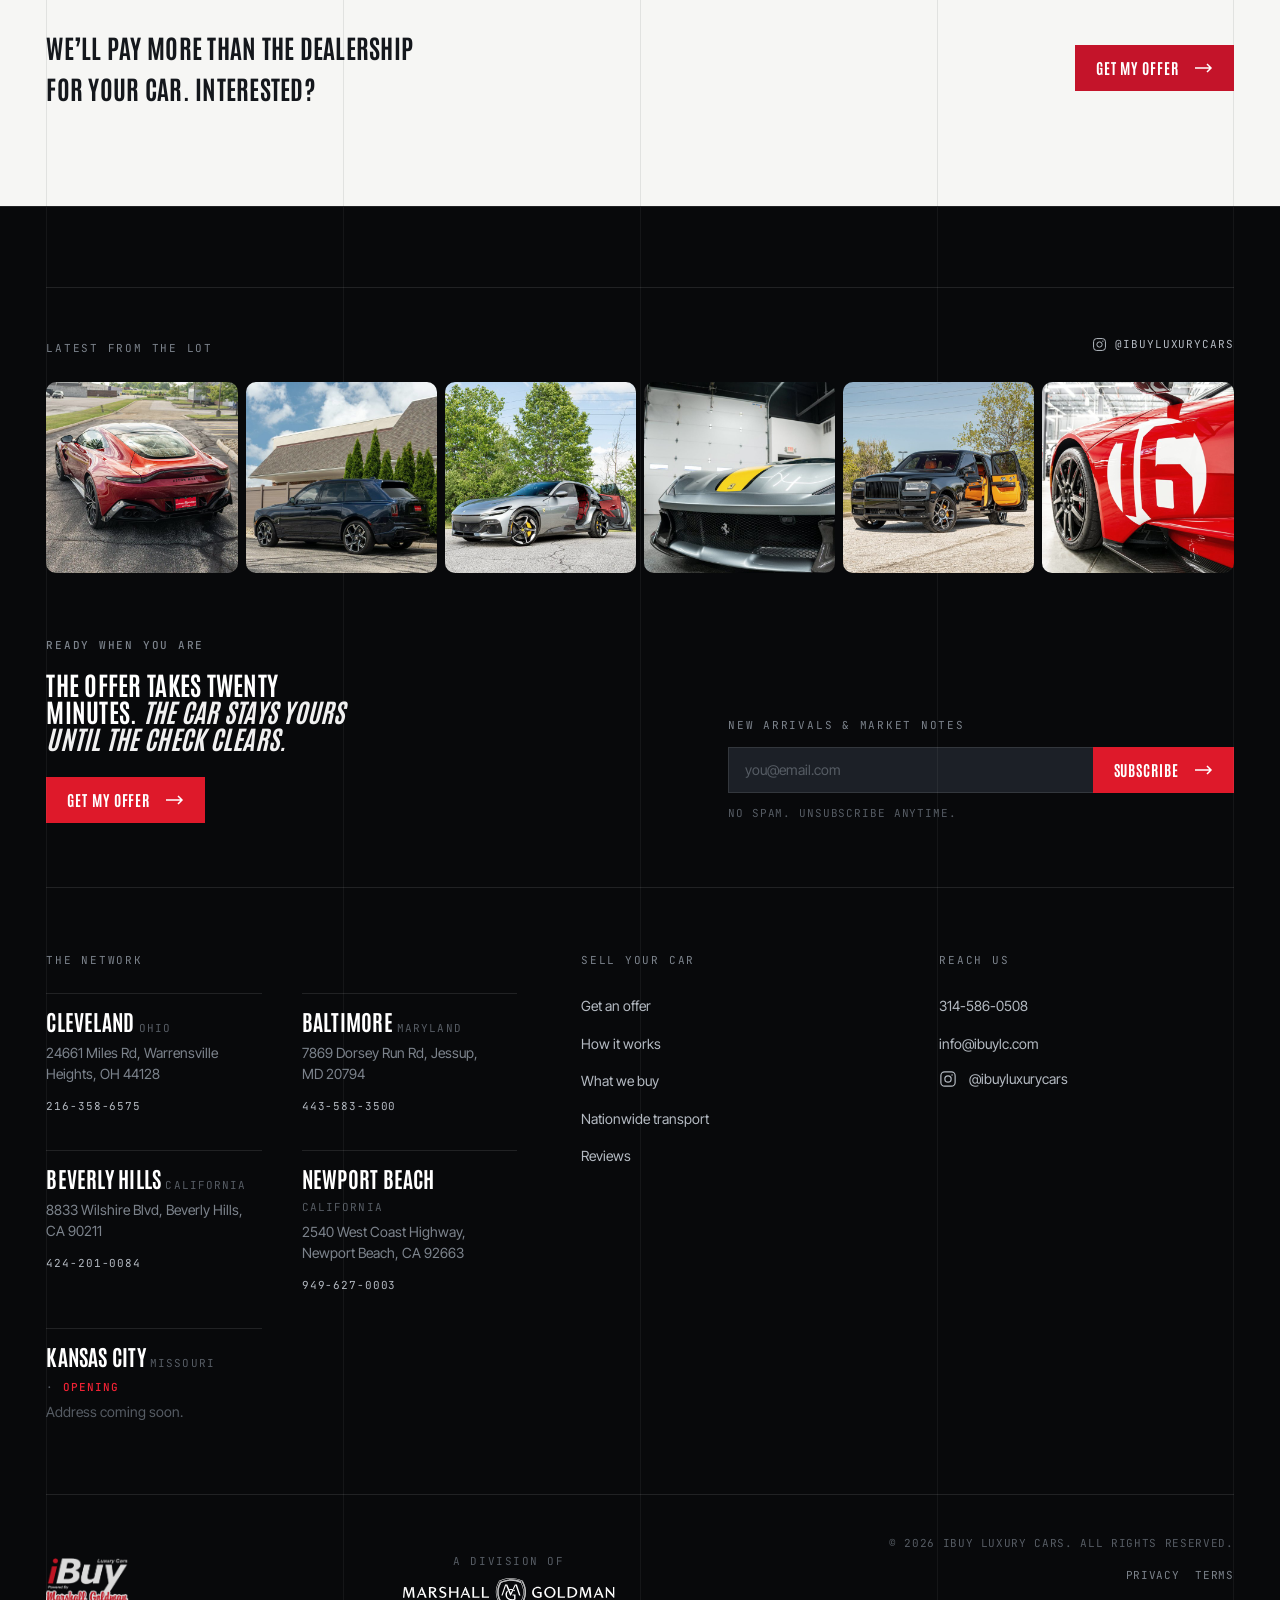
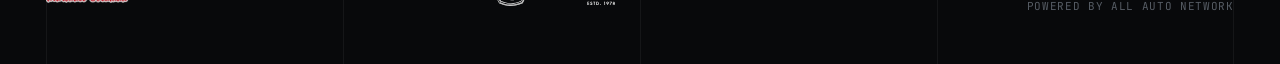
==== commit 5fda5d6f: "Подвал: лента Instagram, реальный логотип Marshall Goldman, Powered by All Auto Network Лента «Lates" ====
--- a/04-build/index.html
+++ b/04-build/index.html
@@ -1185,6 +1185,34 @@
 
     <div class="container">
 
+      <!-- Лента Instagram — реальные машины, выкупленные клиентом (их же снимки
+           из inventory, водяной знак срезан кадрированием). Не живой виджет:
+           официальное API закрыто, а сторонние виджеты тащат чужой JS и точку
+           отказа. Это отобранная полоса, обновляется руками — для лидогенератора
+           нормально. Каждая плитка ведёт в их аккаунт. -->
+      <div class="iglive">
+        <div class="iglive__head">
+          <p class="footer__head">Latest from the lot</p>
+          <a class="iglive__handle" href="https://www.instagram.com/ibuyluxurycars/" target="_blank" rel="noopener">
+            <svg viewBox="0 0 24 24" fill="none" stroke="currentColor" stroke-width="1.6" aria-hidden="true">
+              <rect x="2.5" y="2.5" width="19" height="19" rx="5"/>
+              <circle cx="12" cy="12" r="4.2"/>
+              <circle cx="17.4" cy="6.6" r="1" fill="currentColor" stroke="none"/>
+            </svg>
+            @ibuyluxurycars
+          </a>
+        </div>
+        <ul class="iglive__grid">
+          <li><a href="https://www.instagram.com/ibuyluxurycars/" target="_blank" rel="noopener"><img src="assets/img/social/ig-1.jpg" alt="A red Lamborghini bought by iBuy" width="560" height="560" loading="lazy"></a></li>
+          <li><a href="https://www.instagram.com/ibuyluxurycars/" target="_blank" rel="noopener"><img src="assets/img/social/ig-2.jpg" alt="A black convertible bought by iBuy" width="560" height="560" loading="lazy"></a></li>
+          <li><a href="https://www.instagram.com/ibuyluxurycars/" target="_blank" rel="noopener"><img src="assets/img/social/ig-3.jpg" alt="A grey Aston Martin Vantage bought by iBuy" width="560" height="560" loading="lazy"></a></li>
+          <li><a href="https://www.instagram.com/ibuyluxurycars/" target="_blank" rel="noopener"><img src="assets/img/social/ig-4.jpg" alt="A silver Aston Martin DBS bought by iBuy" width="560" height="560" loading="lazy"></a></li>
+          <li><a href="https://www.instagram.com/ibuyluxurycars/" target="_blank" rel="noopener"><img src="assets/img/social/ig-5.jpg" alt="A grey Porsche 911 bought by iBuy" width="560" height="560" loading="lazy"></a></li>
+          <li><a href="https://www.instagram.com/ibuyluxurycars/" target="_blank" rel="noopener"><img src="assets/img/social/ig-6.jpg" alt="A grey Mercedes-AMG GT bought by iBuy" width="560" height="560" loading="lazy"></a></li>
+        </ul>
+      </div>
+
+
       <!-- Возврат к действию + подписка -->
       <div class="footer__top">
         <div class="footer__cta">
@@ -1287,15 +1315,13 @@
           <img src="assets/img/logo.png" alt="iBuy Luxury Cars" width="183" height="102">
         </a>
 
-        <!-- ВОРДМАРК MARSHALL GOLDMAN. Вектора у нас нет, поэтому набран нашим
-             языком: капсы, красная разделительная черта, как в их фирменном
-             начертании. Клиент требовал логотип обязательно — вот он. -->
+        <!-- Настоящий вордмарк Marshall Goldman (goldman_logo.svg, монохром белым)
+             — клиент требовал логотип обязательно. Над ним тихая подпись связи. -->
         <a class="mglock" href="https://www.marshallgoldman.com/" target="_blank" rel="noopener"
            aria-label="A division of Marshall Goldman Motor Sales">
           <span class="mglock__div">A division of</span>
-          <span class="mglock__mark">
-            <span>Marshall</span><i aria-hidden="true"></i><span class="mglock__red">Goldman</span>
-          </span>
+          <img class="mglock__mark" src="assets/img/goldman_logo.svg"
+               alt="Marshall Goldman Motor Sales" width="415" height="55">
         </a>
 
         <div class="footer__legal">
@@ -1304,6 +1330,7 @@
             <a href="/privacy/">Privacy</a>
             <a href="/terms/">Terms</a>
           </nav>
+          <p class="footer__powered">Powered by All Auto Network</p>
         </div>
       </div>
 
--- a/04-build/css/sections/hero.css
+++ b/04-build/css/sections/hero.css
@@ -62,19 +62,21 @@
   margin-left: auto;
 }
 
-/* Пункты меню — моно-капсы с разрядкой. Не «ссылки на сайте», а подписи на приборе. */
+/* Пункты меню — моно-капсы с разрядкой. Не «ссылки на сайте», а подписи на
+   приборе. Крупнее и ярче обычного моно-лейбла: это навигация, её должно быть
+   видно, а не угадывать. */
 .header__link {
   position: relative;
   padding: var(--s-2) 0;
   font-family: var(--f-mono);
-  font-size: var(--fs-mono);
+  font-size: 0.8125rem;
   font-weight: 500;
-  letter-spacing: var(--ls-mono);
-  text-transform: uppercase;
-  color: var(--c-text-soft);
+  letter-spacing: 0.12em;
+  text-transform: uppercase;
+  color: var(--c-text);
   transition: color var(--t-fast) var(--e-out);
 }
-.header__link:hover { color: var(--c-text); }
+.header__link:hover { color: var(--c-brand-hover); }
 
 .header__link::after {
   content: '';
--- a/04-build/css/sections/footer.css
+++ b/04-build/css/sections/footer.css
@@ -186,6 +186,80 @@
 }
 
 
+/* --- Лента Instagram -------------------------------------------------------
+   Реальные машины клиента. Плитки квадратные, встык, без скруглений — это не
+   карточки, а именно лента. Красного нет: цвет держим для действия. */
+
+.iglive {
+  padding-block: var(--s-12) var(--s-16);
+  border-top: 1px solid var(--c-line);
+}
+
+.iglive__head {
+  display: flex;
+  align-items: baseline;
+  justify-content: space-between;
+  gap: var(--s-6);
+  margin-bottom: var(--s-6);
+}
+
+/* .footer__head сбрасывает нижний отступ — здесь он на флексе. */
+.iglive__head .footer__head { margin-bottom: 0; }
+
+.iglive__handle {
+  display: inline-flex;
+  align-items: center;
+  gap: var(--s-2);
+  font-family: var(--f-mono);
+  font-size: var(--fs-mono);
+  letter-spacing: 0.08em;
+  text-transform: uppercase;
+  color: var(--c-text-soft);
+  transition: color var(--t-fast) var(--e-out);
+}
+.iglive__handle:hover { color: var(--c-text); }
+.iglive__handle svg { width: 15px; height: 15px; }
+
+.iglive__grid {
+  display: grid;
+  grid-template-columns: repeat(6, 1fr);
+  gap: var(--s-2);
+  list-style: none;
+  padding: 0;
+  margin: 0;
+}
+
+.iglive__grid a {
+  position: relative;
+  display: block;
+  overflow: hidden;   /* кадрирует зум и режет углы картинке */
+  aspect-ratio: 1;
+  border-radius: var(--r-lg);
+}
+
+.iglive__grid img {
+  width: 100%;
+  height: 100%;
+  object-fit: cover;
+  display: block;
+  filter: grayscale(0.15);
+  transition: transform var(--t-slow) var(--e-expo),
+              filter var(--t-base) var(--e-out);
+}
+
+/* Наведение: кадр оживает цветом и чуть наезжает, поверх — знак Instagram. */
+.iglive__grid a::after {
+  content: '';
+  position: absolute;
+  inset: 0;
+  background: rgba(8, 9, 11, 0.55) url("data:image/svg+xml,%3Csvg xmlns='http://www.w3.org/2000/svg' width='26' height='26' viewBox='0 0 24 24' fill='none' stroke='white' stroke-width='1.6'%3E%3Crect x='2.5' y='2.5' width='19' height='19' rx='5'/%3E%3Ccircle cx='12' cy='12' r='4.2'/%3E%3Ccircle cx='17.4' cy='6.6' r='1' fill='white' stroke='none'/%3E%3C/svg%3E") center / 26px no-repeat;
+  opacity: 0;
+  transition: opacity var(--t-base) var(--e-out);
+}
+.iglive__grid a:hover::after { opacity: 1; }
+.iglive__grid a:hover img { transform: scale(1.06); filter: grayscale(0); }
+
+
 /* --- Нижняя строка: iBuy + Marshall Goldman + правовое ---------------------- */
 
 .footer__base {
@@ -222,27 +296,15 @@
   color: var(--c-text-dim);
 }
 
+/* Настоящий вордмарк (SVG, монохром белым). Высотой держим в узде — исходник
+   415×55, на всю ширину он бы задавил iBuy рядом. */
 .mglock__mark {
-  display: inline-flex;
-  align-items: center;
-  gap: var(--s-3);
-  font-family: var(--f-display);
-  font-size: 1.5rem;
-  font-weight: 700;
-  letter-spacing: 0.06em;
-  text-transform: uppercase;
-  color: var(--c-text);
+  display: block;
+  height: 28px;
+  width: auto;
   transition: opacity var(--t-fast) var(--e-out);
 }
 .mglock:hover .mglock__mark { opacity: 0.8; }
-
-/* Красная разделительная черта — из их логотипа. */
-.mglock__mark i {
-  width: 1px;
-  height: 1.05em;
-  background: var(--c-brand);
-}
-.mglock__red { color: var(--c-brand); }
 
 
 .footer__legal {
@@ -259,6 +321,17 @@
   margin-bottom: var(--s-2);
 }
 
+/* Строка агентства — как на живом сайте. Тише всего в подвале: это выходные
+   данные, а не сообщение. */
+.footer__powered {
+  margin-top: var(--s-3);
+  font-family: var(--f-mono);
+  font-size: var(--fs-mono);
+  letter-spacing: 0.06em;
+  text-transform: uppercase;
+  color: var(--c-text-dim);
+}
+
 .footer__legal nav {
   display: inline-flex;
   gap: var(--s-4);
@@ -285,6 +358,9 @@
 
 @media (max-width: 760px) {
   .footer { padding-block: var(--s-16) var(--s-8); }
+
+  /* Лента: 3 в ряд, последние три уходят на вторую строку. */
+  .iglive__grid { grid-template-columns: repeat(3, 1fr); }
 
   .footer__top {
     grid-template-columns: 1fr;
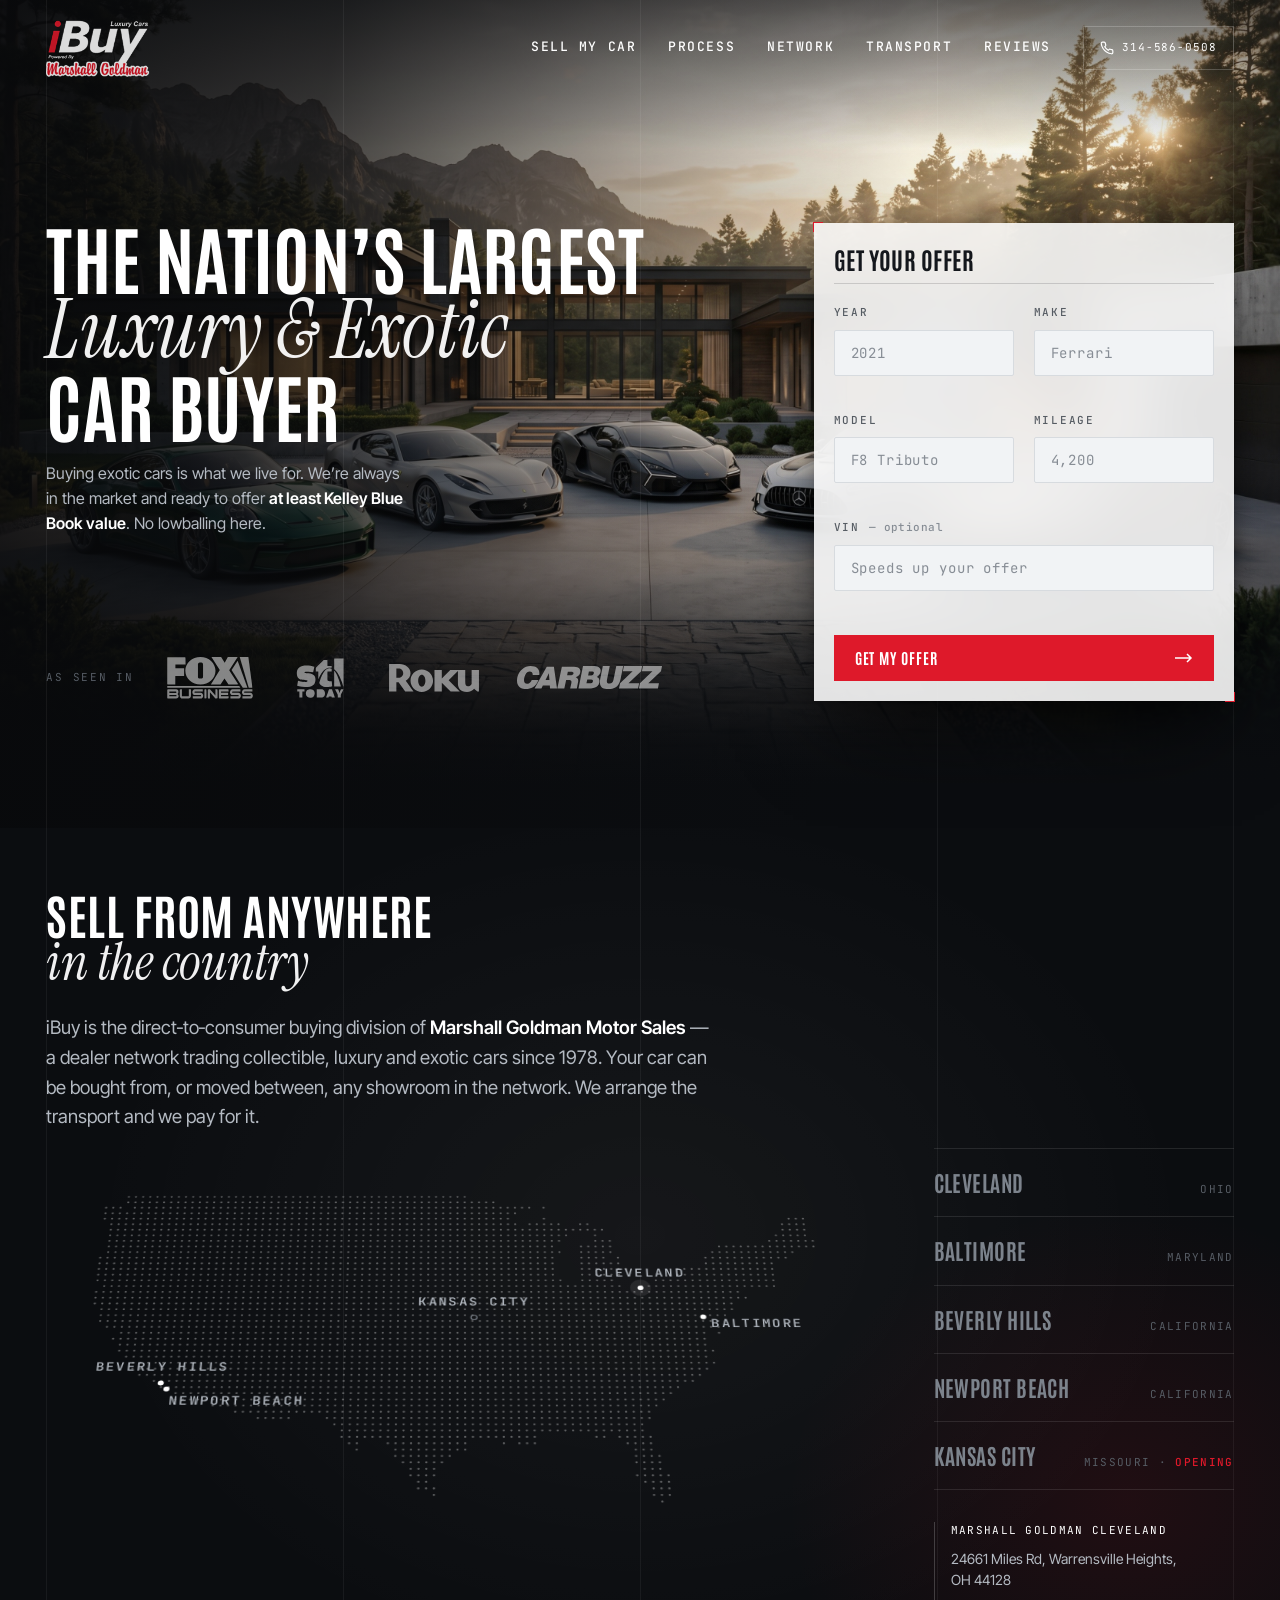
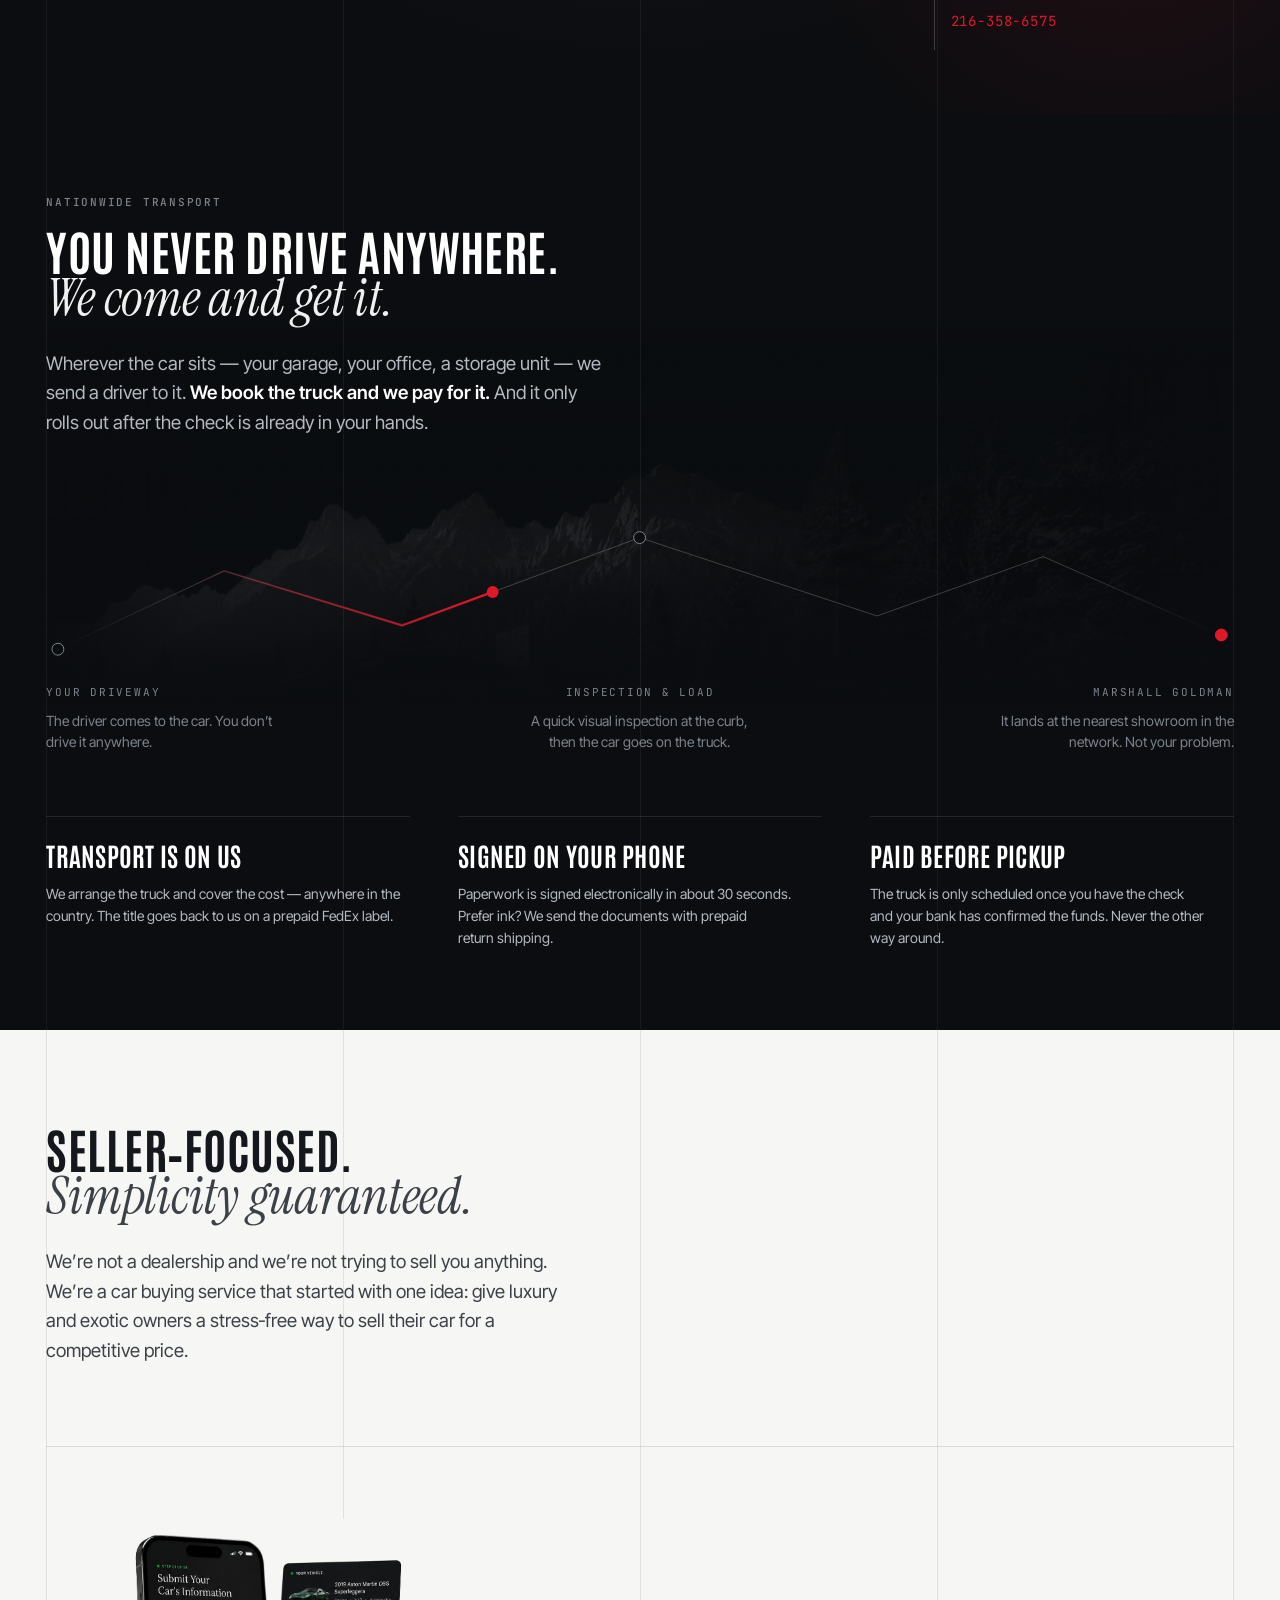
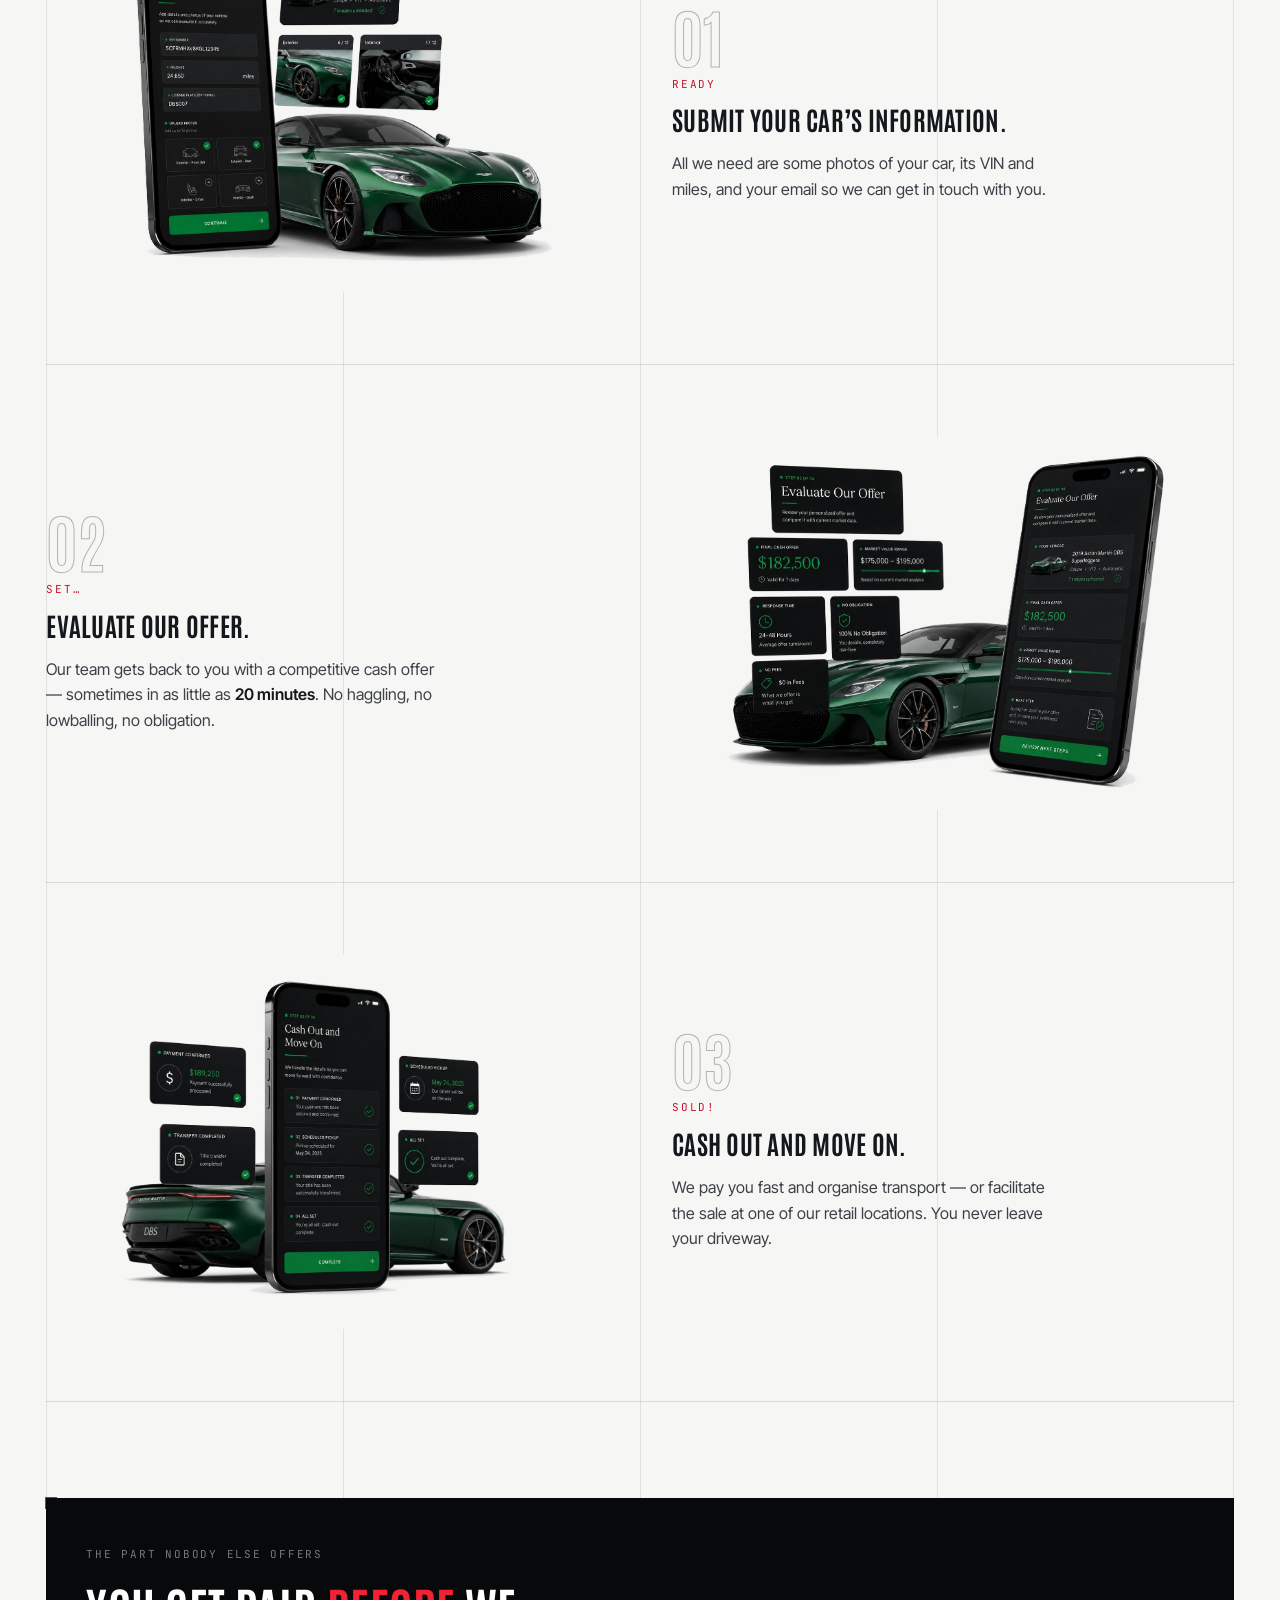
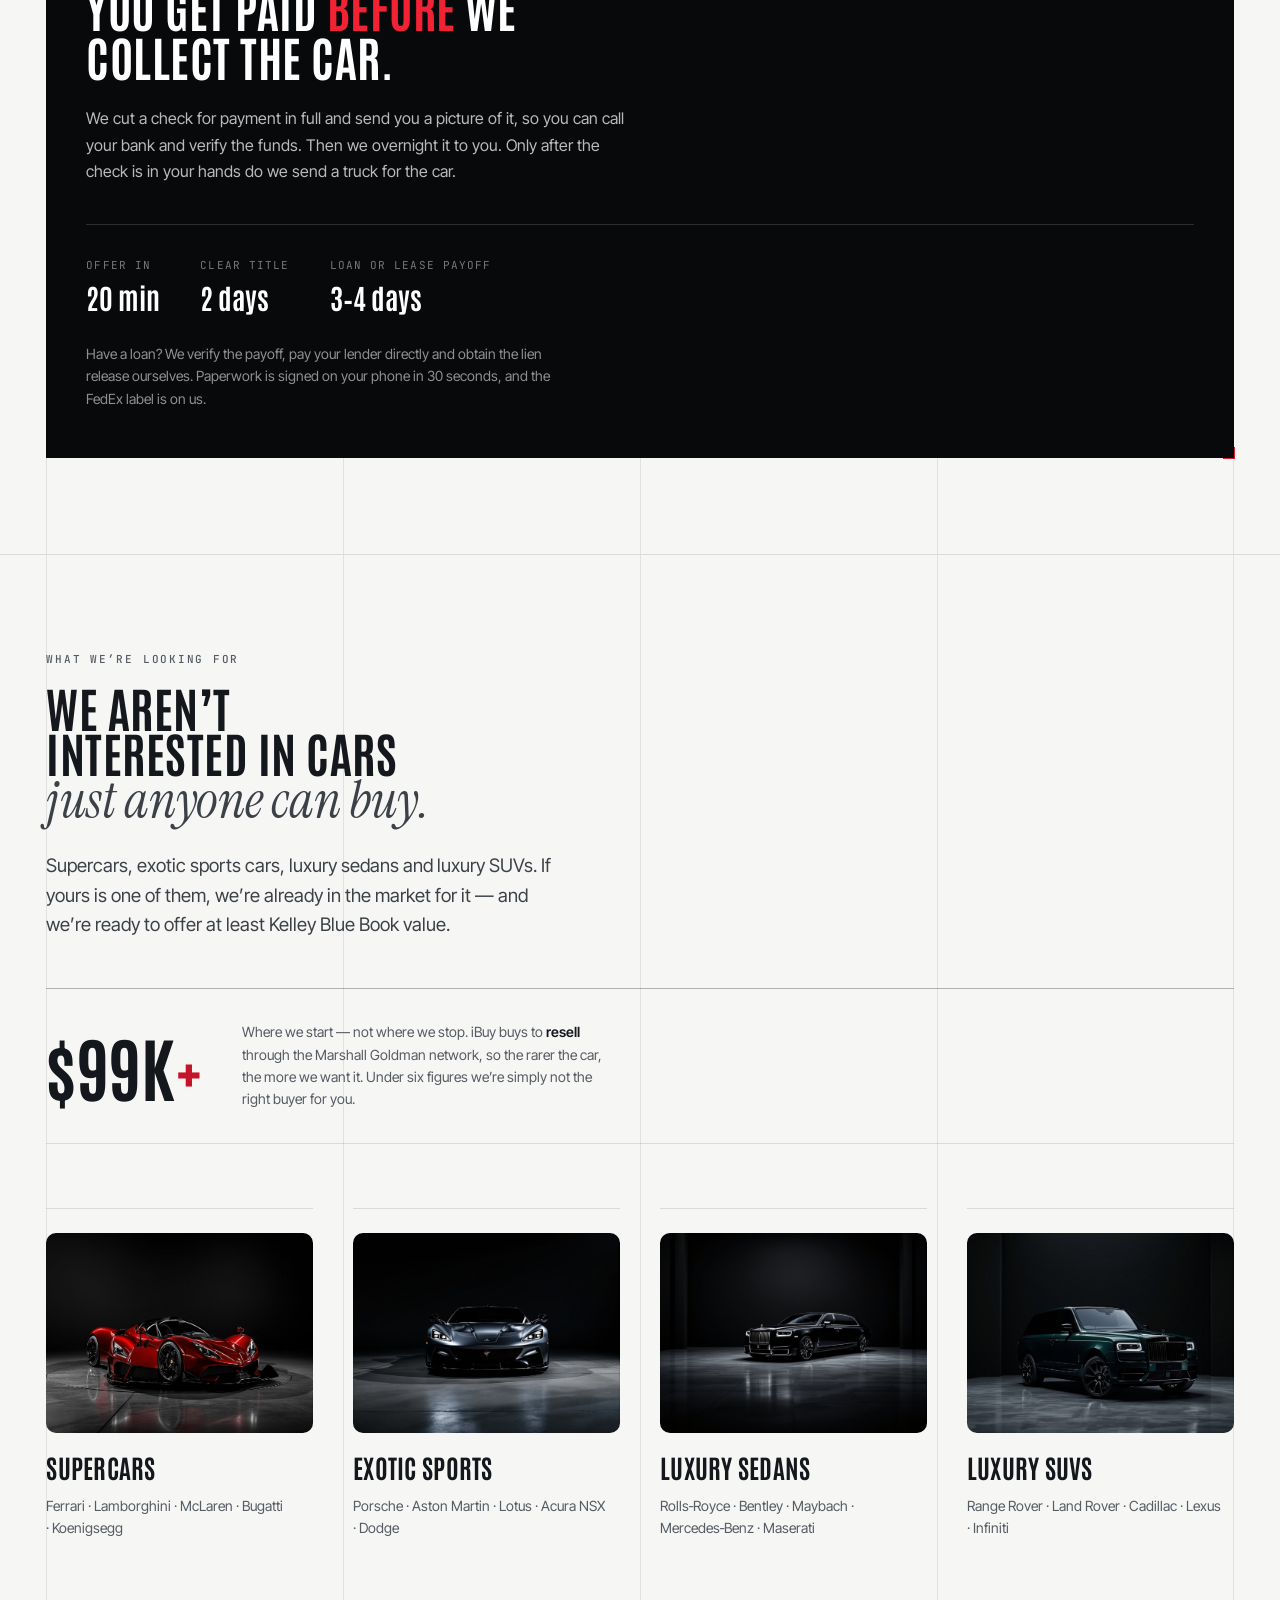
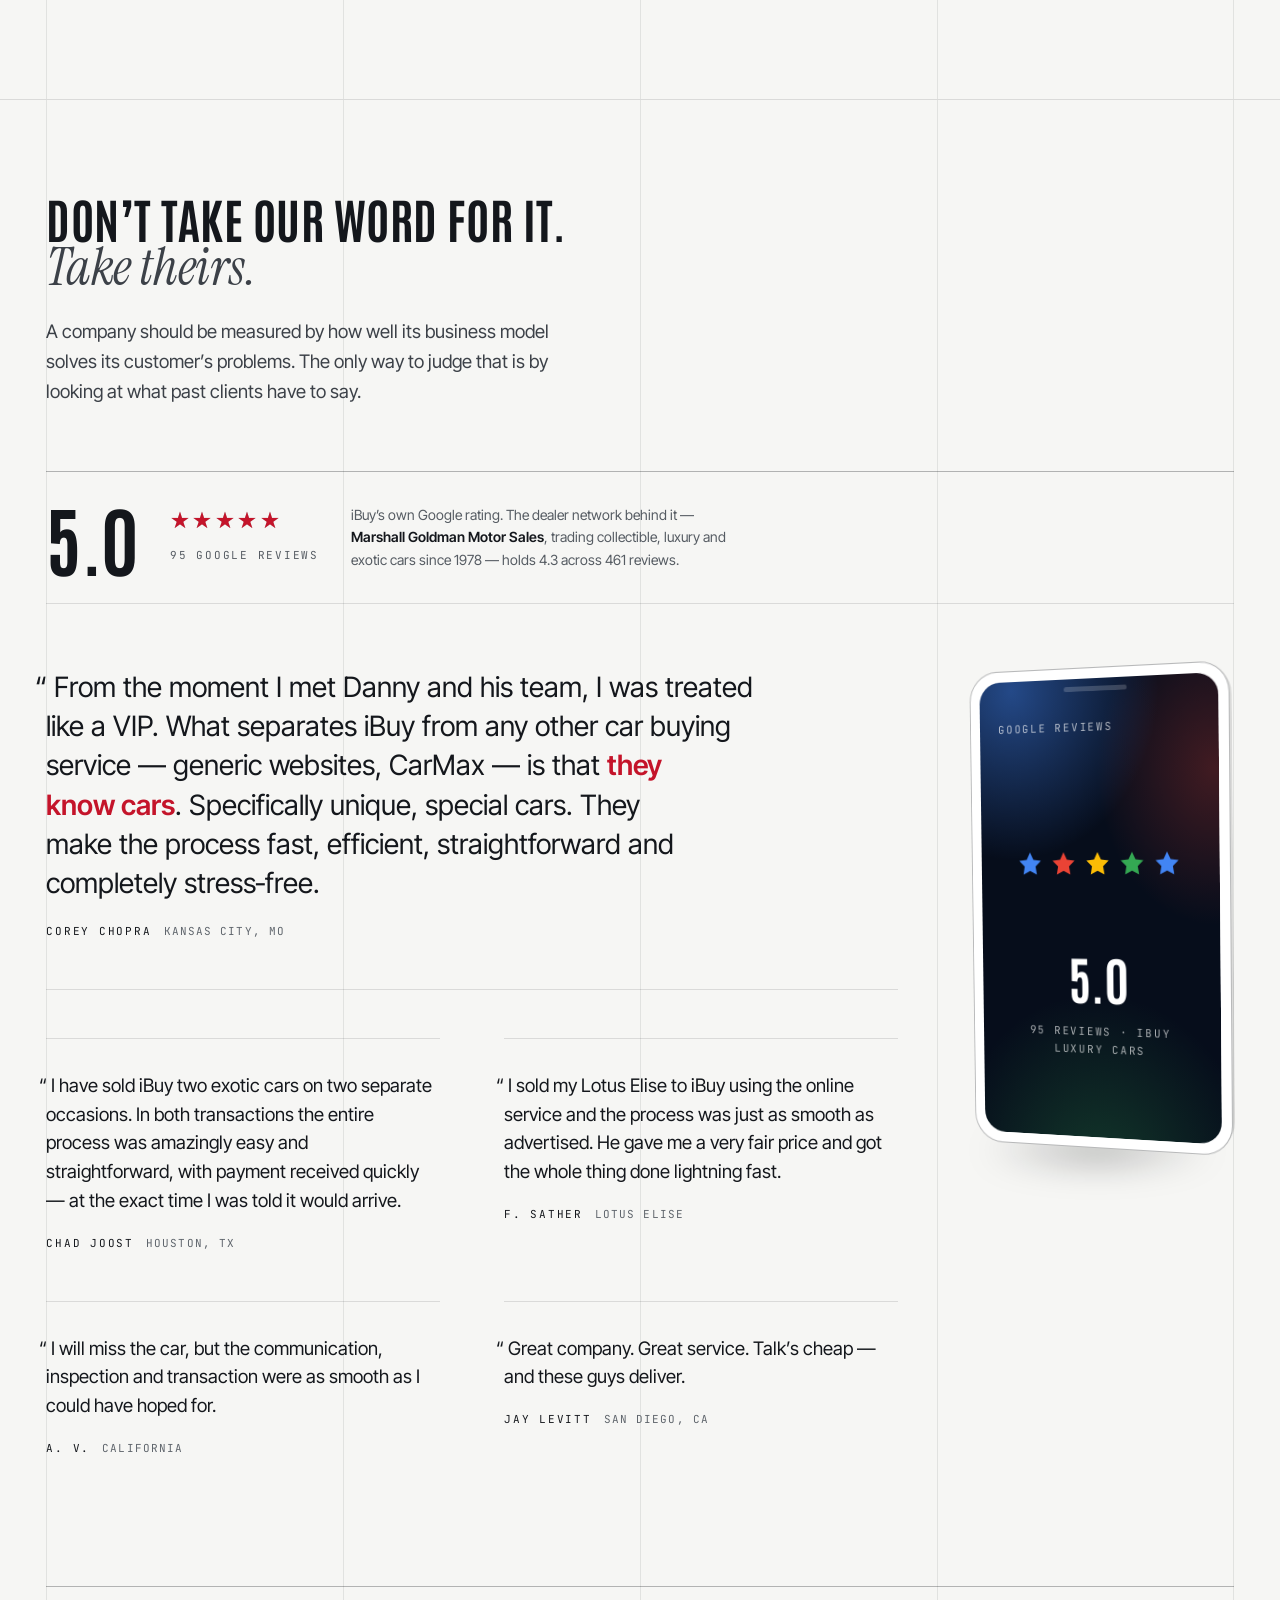
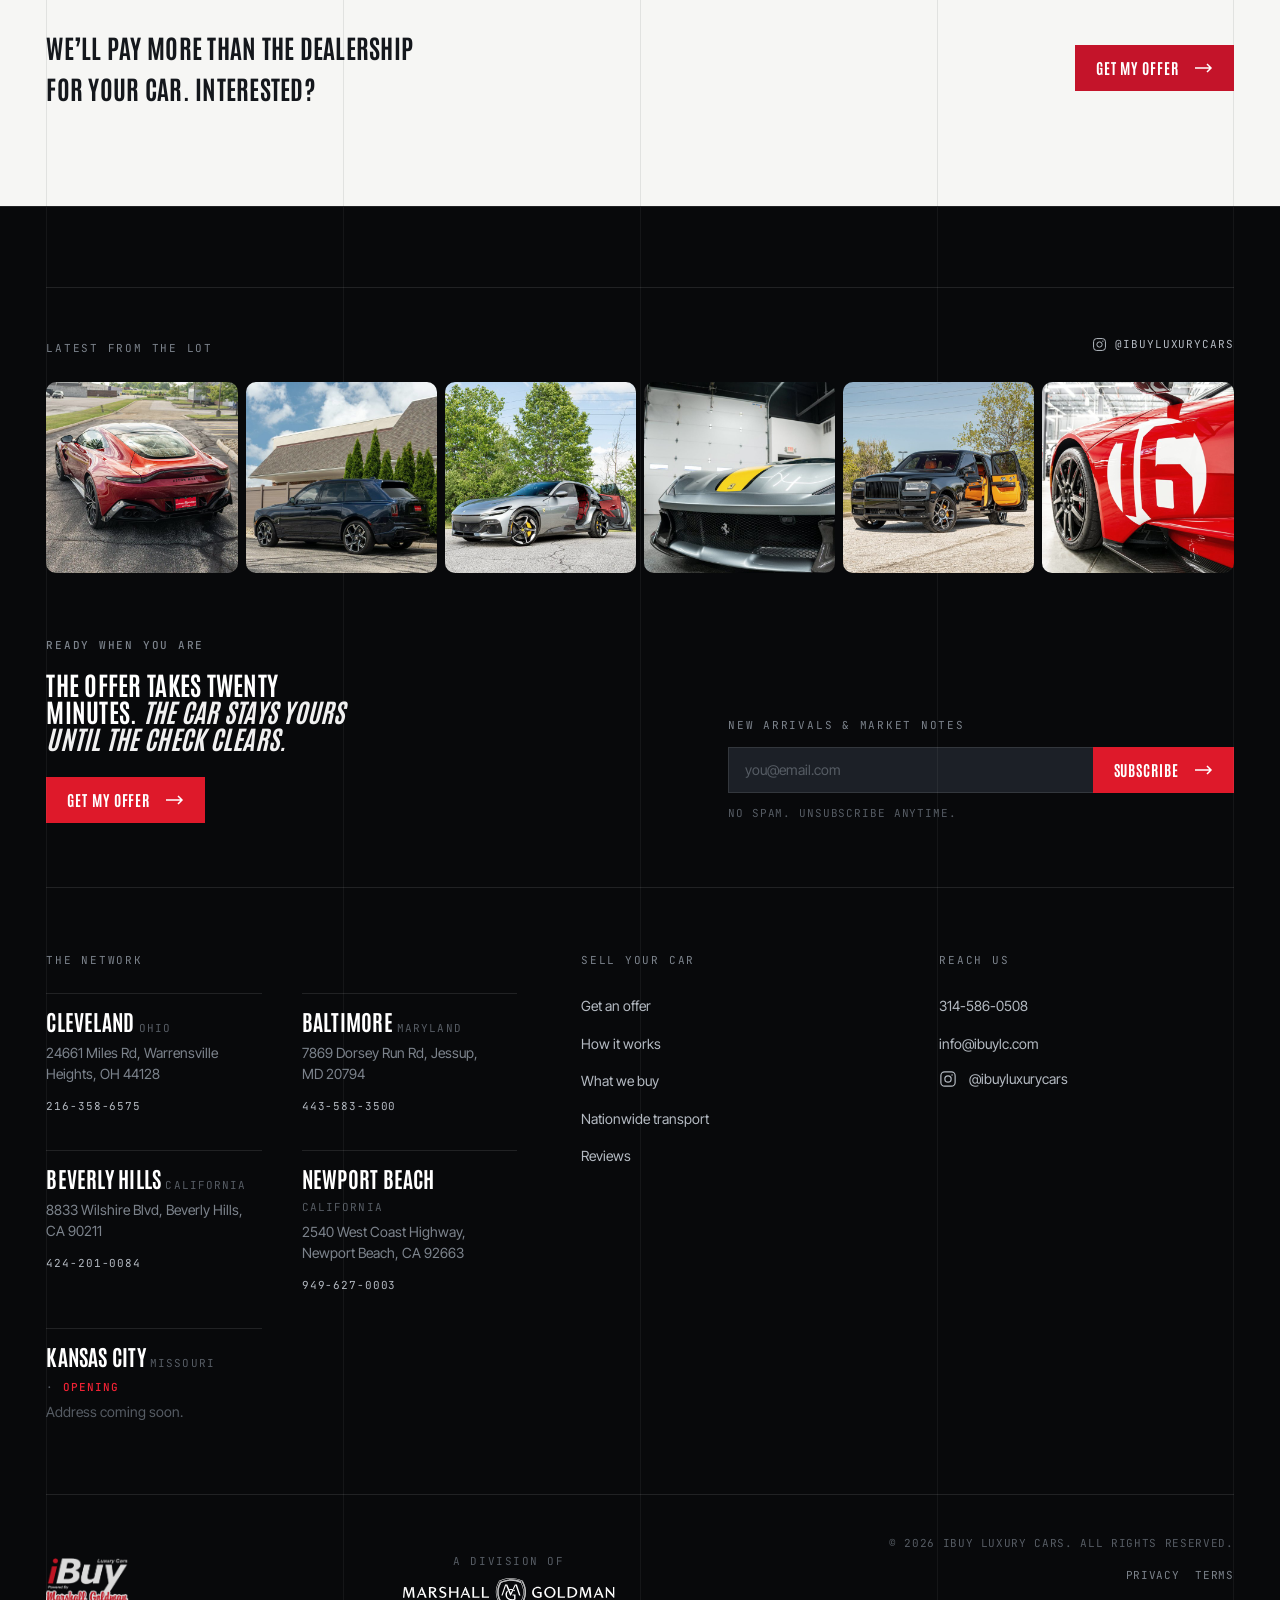
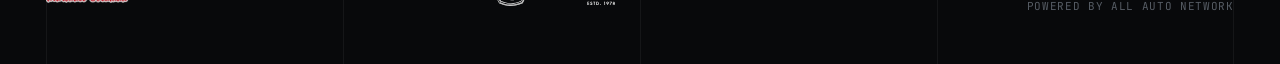
==== commit 6ddff797: "Значкам IG в подвале — явные размеры в SVG (защита от кэша) У тебя лента 'сломалась' из-за кэша стар" ====
--- a/04-build/index.html
+++ b/04-build/index.html
@@ -1194,7 +1194,7 @@
         <div class="iglive__head">
           <p class="footer__head">Latest from the lot</p>
           <a class="iglive__handle" href="https://www.instagram.com/ibuyluxurycars/" target="_blank" rel="noopener">
-            <svg viewBox="0 0 24 24" fill="none" stroke="currentColor" stroke-width="1.6" aria-hidden="true">
+            <svg width="15" height="15" viewBox="0 0 24 24" fill="none" stroke="currentColor" stroke-width="1.6" aria-hidden="true">
               <rect x="2.5" y="2.5" width="19" height="19" rx="5"/>
               <circle cx="12" cy="12" r="4.2"/>
               <circle cx="17.4" cy="6.6" r="1" fill="currentColor" stroke="none"/>
@@ -1297,7 +1297,7 @@
             <li><a href="mailto:info@ibuylc.com">info@ibuylc.com</a></li>
             <li>
               <a href="https://www.instagram.com/ibuyluxurycars/" target="_blank" rel="noopener">
-                <svg class="flinks__ig" viewBox="0 0 24 24" fill="none" stroke="currentColor" stroke-width="1.6" aria-hidden="true">
+                <svg class="flinks__ig" width="18" height="18" viewBox="0 0 24 24" fill="none" stroke="currentColor" stroke-width="1.6" aria-hidden="true">
                   <rect x="2.5" y="2.5" width="19" height="19" rx="5"/>
                   <circle cx="12" cy="12" r="4.2"/>
                   <circle cx="17.4" cy="6.6" r="1" fill="currentColor" stroke="none"/>
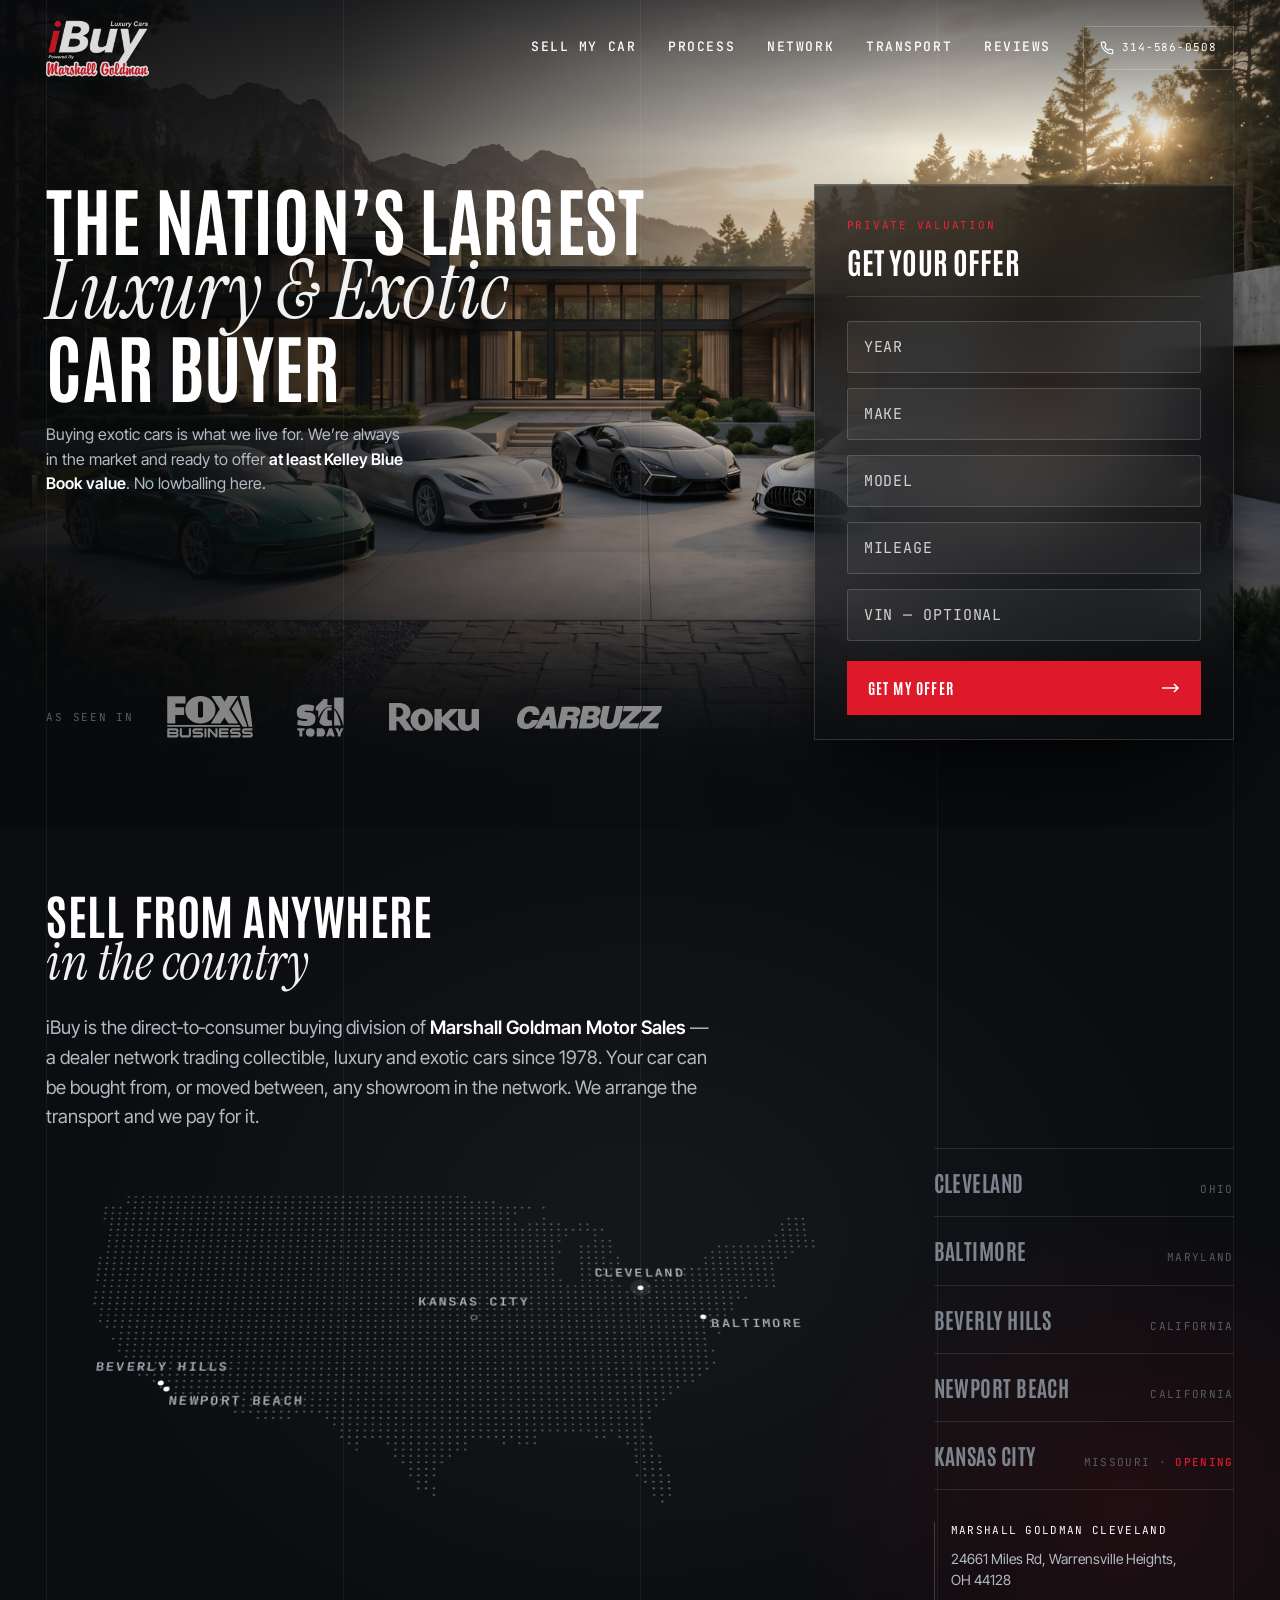
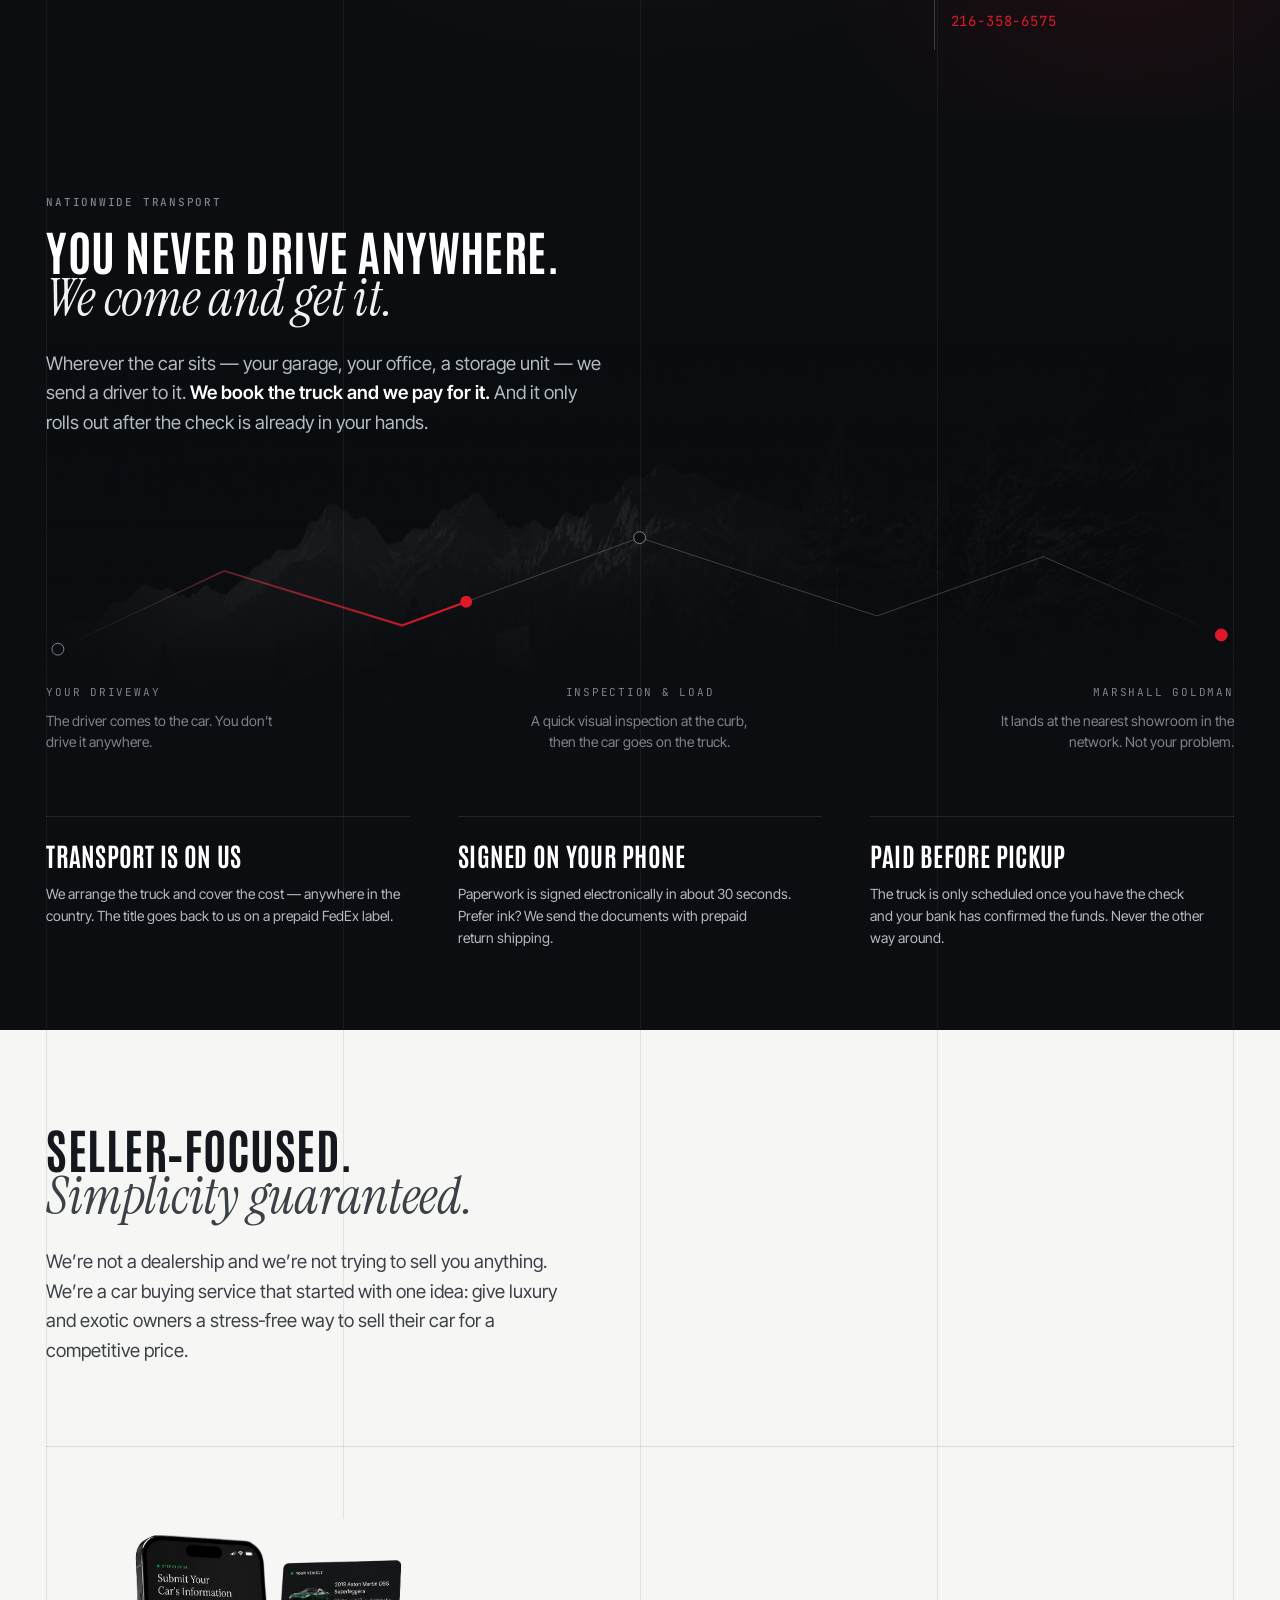
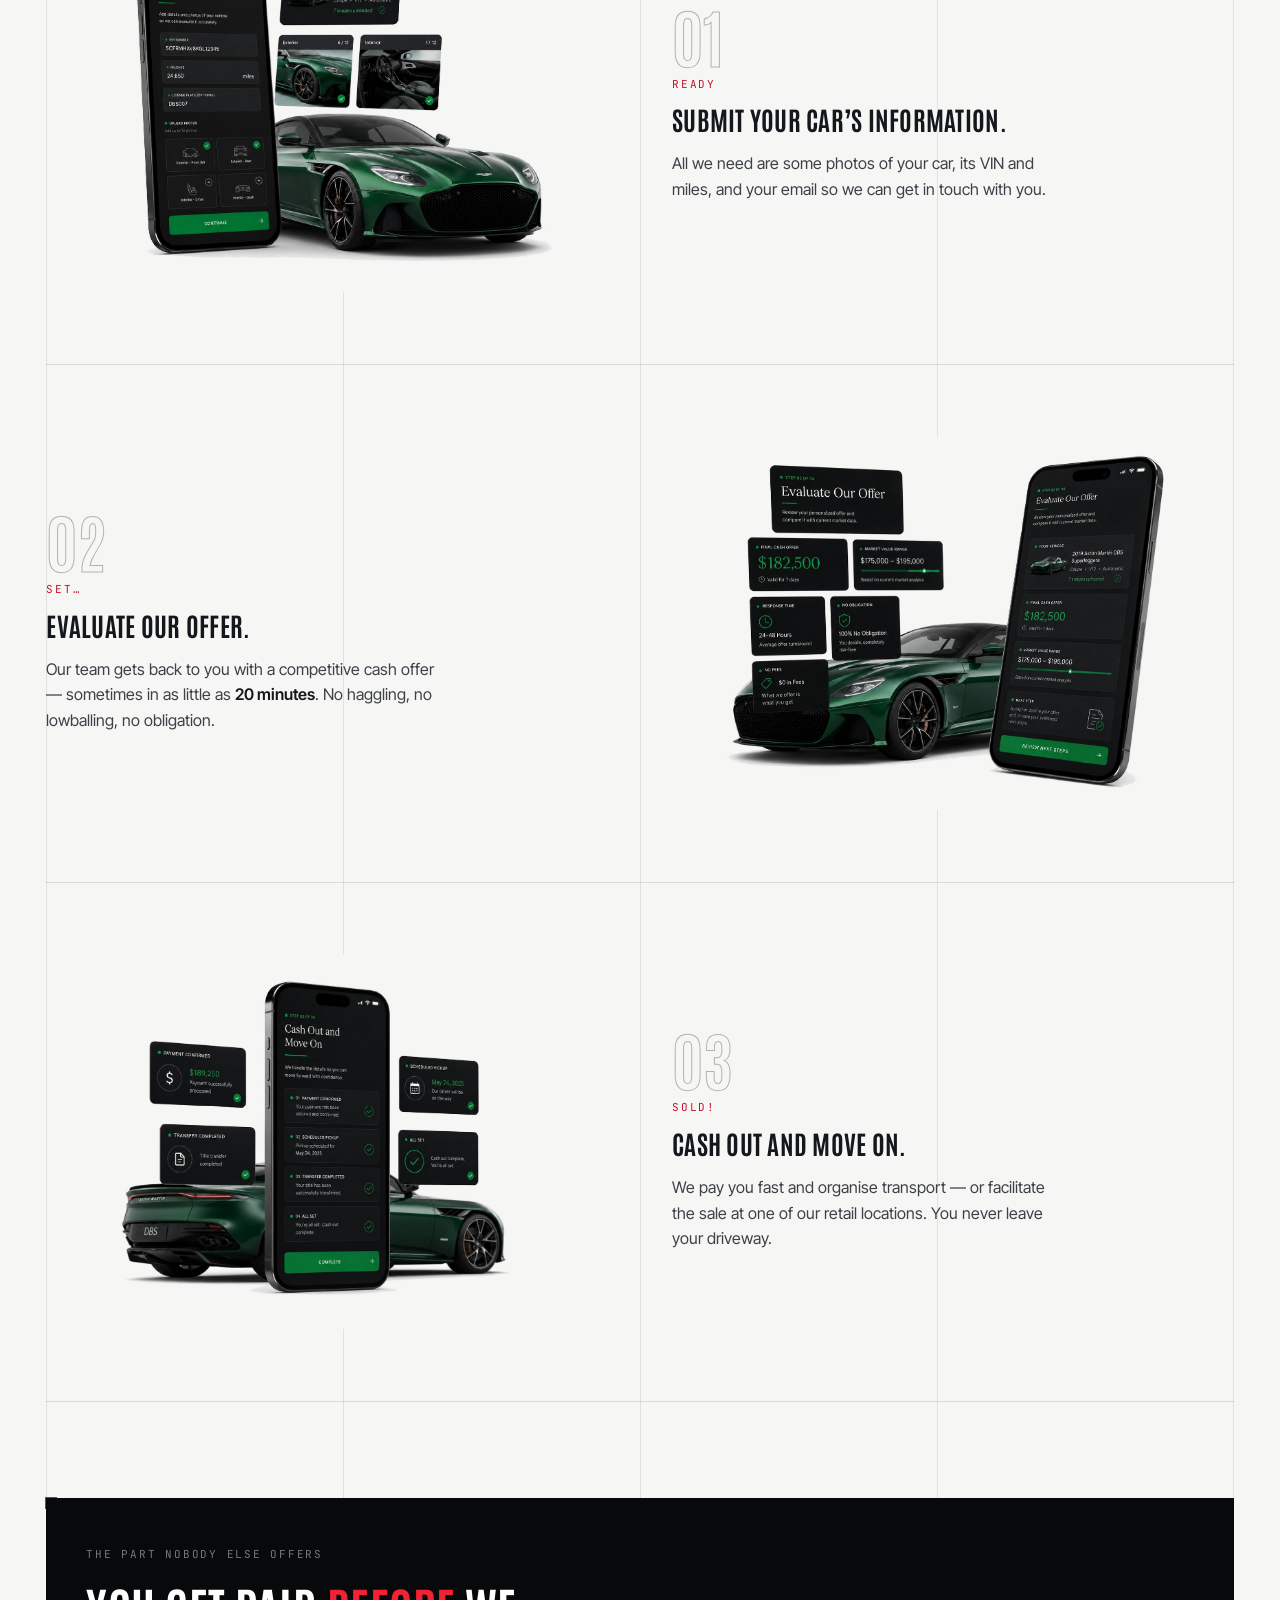
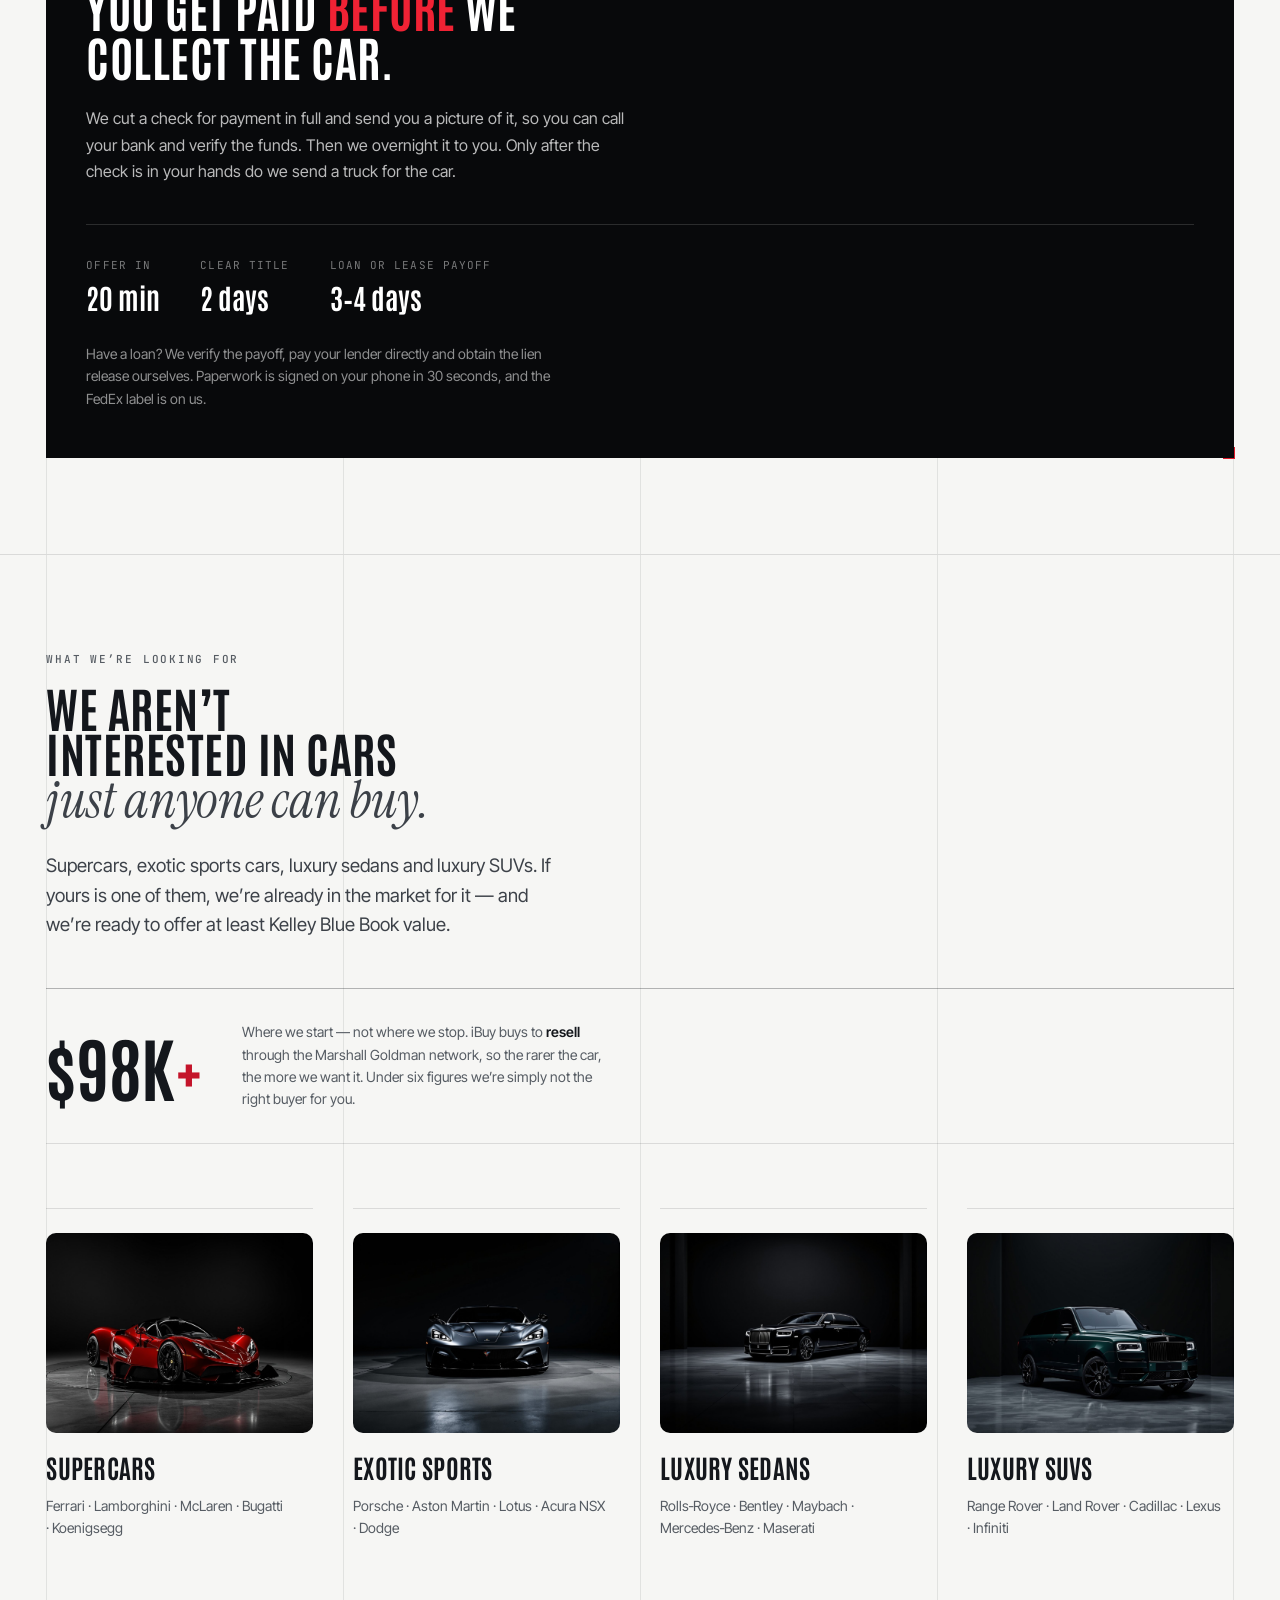
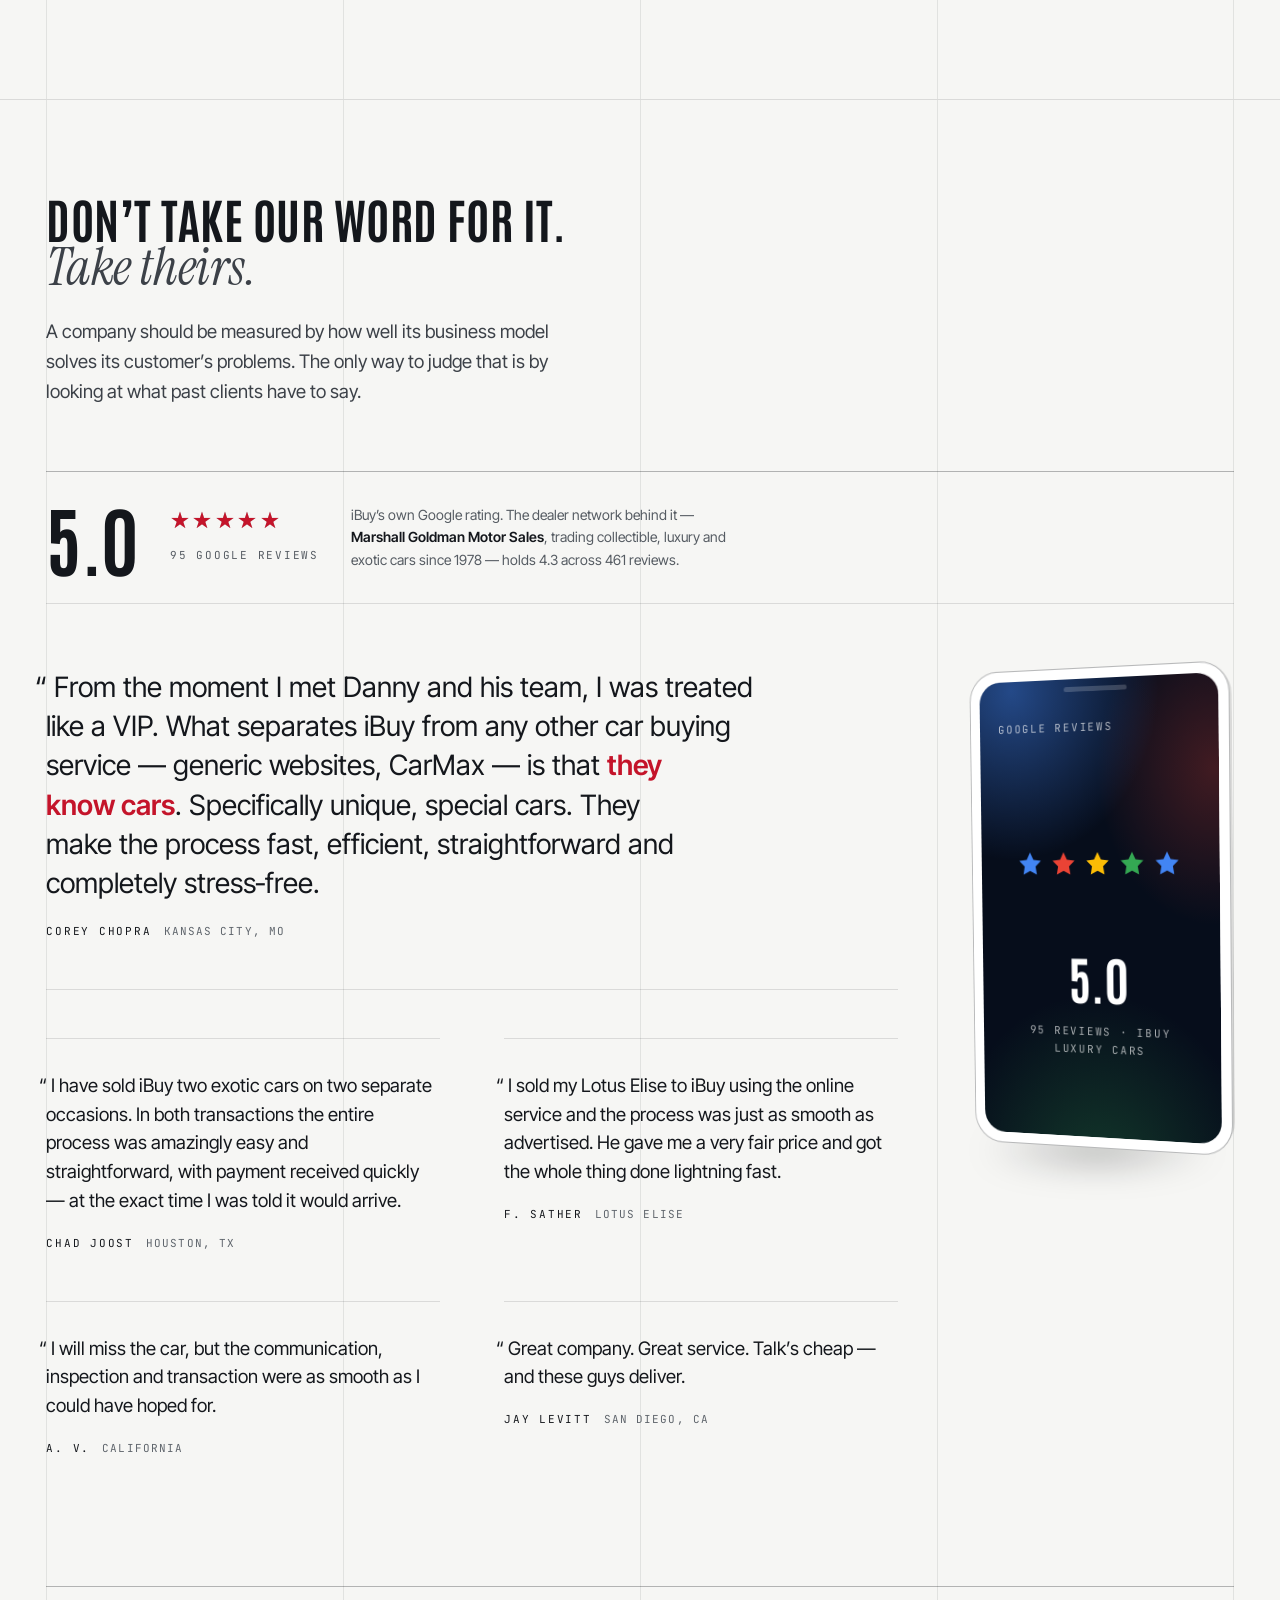
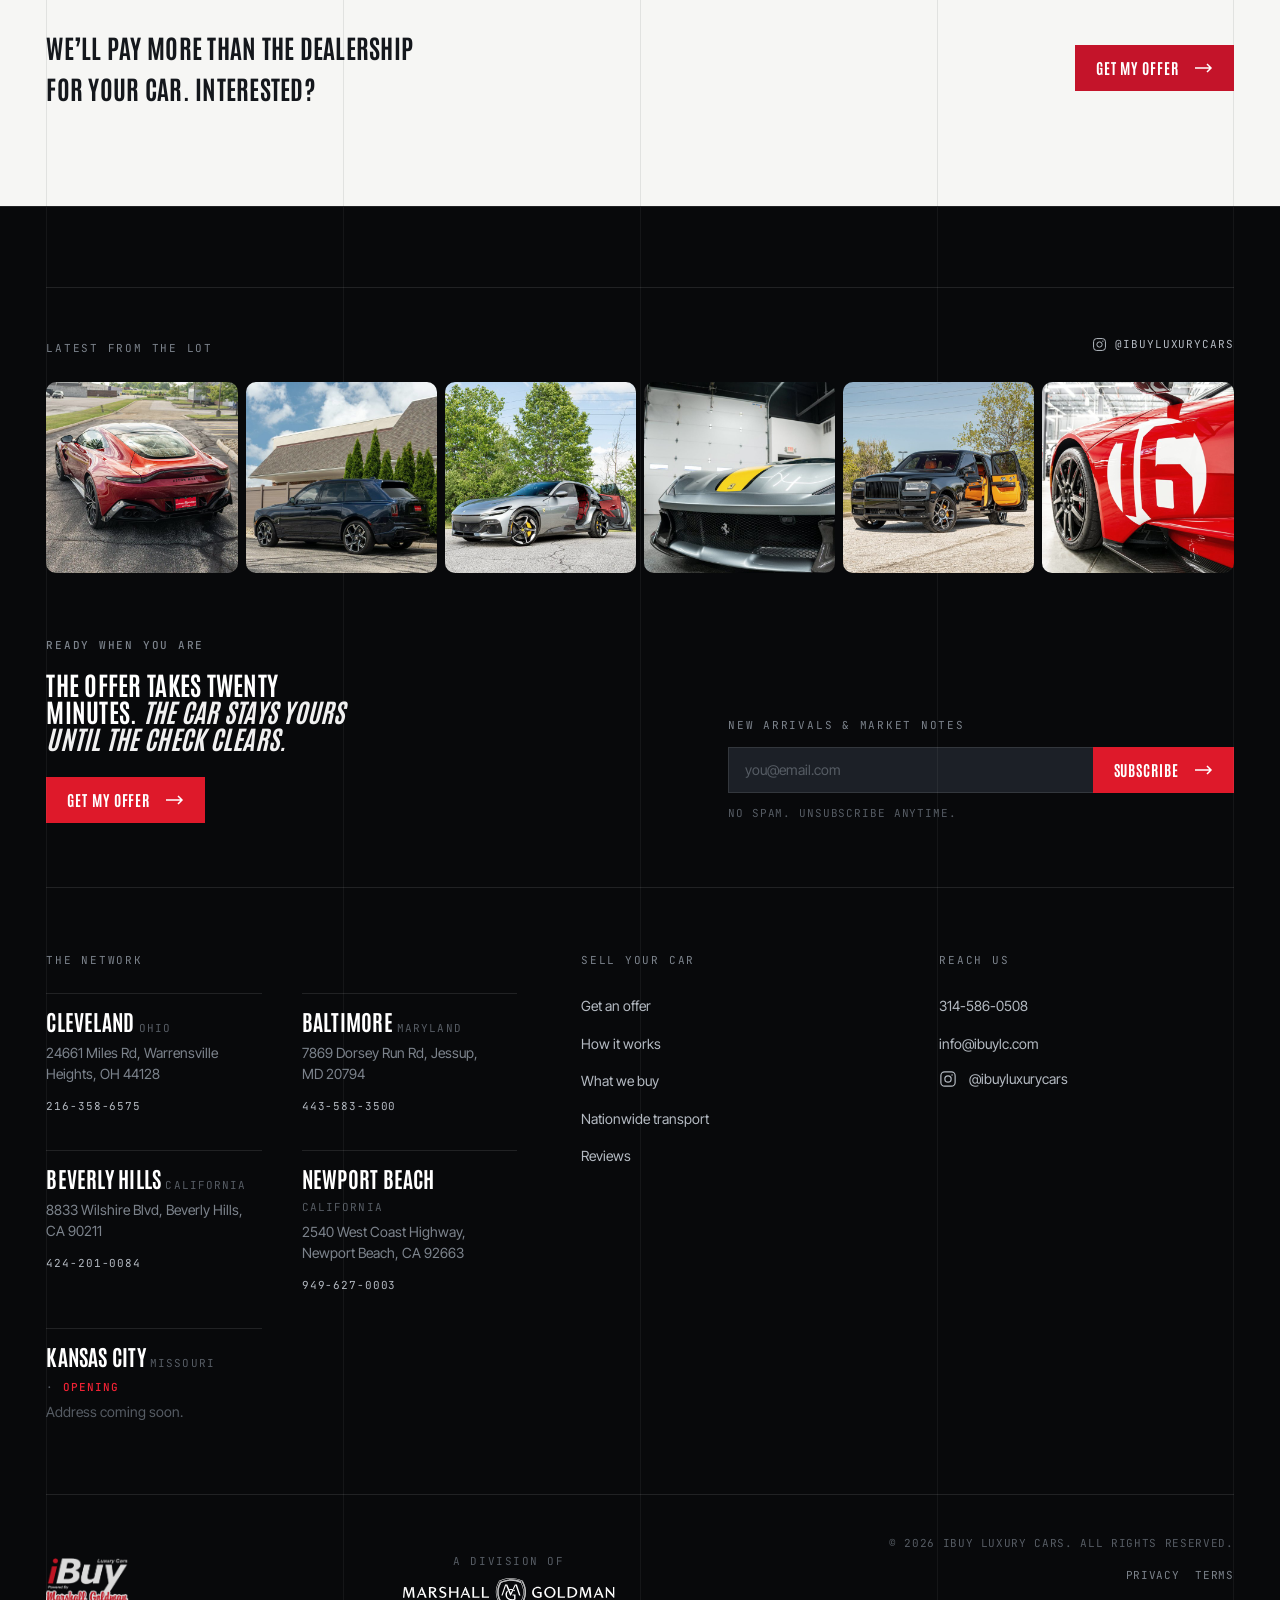
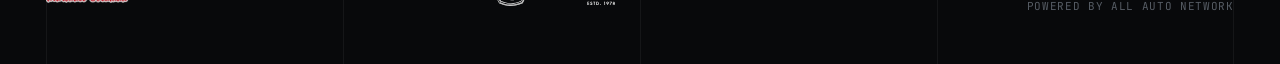
==== commit 49779a60: "Дарк-стеклянная форма вынесена в общий слой и подключена к index.html; правки index_2 Форма (чёрное " ====
--- a/04-build/index.html
+++ b/04-build/index.html
@@ -20,6 +20,7 @@
   <link rel="stylesheet" href="css/sections/buy.css">
   <link rel="stylesheet" href="css/sections/reviews.css">
   <link rel="stylesheet" href="css/sections/footer.css">
+  <link rel="stylesheet" href="css/sections/quote-glass.css">
 </head>
 
 <body>
@@ -166,6 +167,7 @@
         <div class="quote" data-rise>
 
           <div class="quote__head">
+            <p class="quote__eyebrow">Private valuation</p>
             <h2 class="quote__title">Get your offer</h2>
           </div>
 
@@ -176,28 +178,28 @@
               <div class="field">
                 <label class="field__label" for="q-year">Year</label>
                 <input class="field__input" id="q-year" name="year" type="text"
-                       inputmode="numeric" autocomplete="off" placeholder="2021" required>
+                       inputmode="numeric" autocomplete="off" placeholder="Year" required>
                 <span class="field__error" data-error-for="q-year" aria-live="polite"></span>
               </div>
 
               <div class="field">
                 <label class="field__label" for="q-make">Make</label>
                 <input class="field__input" id="q-make" name="make" type="text"
-                       autocomplete="off" placeholder="Ferrari" required>
+                       autocomplete="off" placeholder="Make" required>
                 <span class="field__error" data-error-for="q-make" aria-live="polite"></span>
               </div>
 
               <div class="field">
                 <label class="field__label" for="q-model">Model</label>
                 <input class="field__input" id="q-model" name="model" type="text"
-                       autocomplete="off" placeholder="F8 Tributo" required>
+                       autocomplete="off" placeholder="Model" required>
                 <span class="field__error" data-error-for="q-model" aria-live="polite"></span>
               </div>
 
               <div class="field">
                 <label class="field__label" for="q-mileage">Mileage</label>
                 <input class="field__input" id="q-mileage" name="mileage" type="text"
-                       inputmode="numeric" autocomplete="off" placeholder="4,200" required>
+                       inputmode="numeric" autocomplete="off" placeholder="Mileage" required>
                 <span class="field__error" data-error-for="q-mileage" aria-live="polite"></span>
               </div>
 
@@ -206,7 +208,7 @@
                   VIN <span class="field__optional">— optional</span>
                 </label>
                 <input class="field__input" id="q-vin" name="vin" type="text"
-                       autocomplete="off" placeholder="Speeds up your offer">
+                       autocomplete="off" placeholder="VIN — optional">
                 <span class="field__error" data-error-for="q-vin" aria-live="polite"></span>
               </div>
 
--- a/04-build/css/sections/quote-glass.css
+++ b/04-build/css/sections/quote-glass.css
@@ -0,0 +1,206 @@
+/* ==========================================================================
+   ФОРМА — ЧЁРНОЕ МАТОВОЕ СТЕКЛО (общий слой)
+   Подключается и к index.html, и к index_2.html после hero.css. Единый вид
+   формы на обеих страницах: дарк-стекло, поля-колодцы, капс-плейсхолдеры,
+   стопка в одну колонку, помещается в экран любой высоты.
+   ========================================================================== */
+
+
+/* --- ФОРМА: ЧЁРНОЕ МАТОВОЕ СТЕКЛО -------------------------------------------
+   Тёмная «ювелирная» панель на просвет. Горы и дом за ней размываются сквозь
+   стекло, но тонированное в чёрный — читается дороже светлого: как затемнённое
+   стекло лимузина, а не бумажный бланк. Текст светлый, поля — колодцы на
+   просвет, единственный цвет — красный на эйрбоу и кнопке. */
+
+.quote {
+  /* Тёмный тон достаточно плотный (0.6+), чтобы белый текст держался даже над
+     светлым закатным небом за стеклом. Лёгкий градиент — блик света по стеклу. */
+  background:
+    linear-gradient(160deg,
+      rgba(16, 18, 22, 0.66) 0%,
+      rgba(11, 13, 16, 0.60) 45%,
+      rgba(9, 10, 13, 0.62) 100%);
+  backdrop-filter: blur(44px) saturate(1.3);
+  -webkit-backdrop-filter: blur(44px) saturate(1.3);
+  color: #fff;
+  padding: var(--s-8) var(--s-8) var(--s-6);
+  /* Светлая стеклянная кромка ловит свет по краю тёмного стекла. */
+  border: 1px solid rgba(255, 255, 255, 0.14);
+  box-shadow:
+    0 60px 130px -34px rgba(0, 0, 0, 0.95),
+    0 12px 34px -14px rgba(0, 0, 0, 0.6),
+    inset 0 1px 0 rgba(255, 255, 255, 0.10);   /* верхний внутренний блик */
+}
+
+/* Без backdrop-filter стекло не работает — панель обязана стать непрозрачной. */
+@supports not ((backdrop-filter: blur(1px)) or (-webkit-backdrop-filter: blur(1px))) {
+  .quote { background: var(--c-surface); }
+}
+
+/* Блик по верхней кромке — узкая световая полоса, «где свет скользит по стеклу».
+   border: 0 обязателен: у hero.css ::after была красная рамка углового тика, и
+   без сброса она оставалась красной чертой по краю панели. */
+.quote::after {
+  content: '';
+  position: absolute;
+  inset: 0;
+  border: 0;
+  pointer-events: none;
+  background: linear-gradient(180deg, rgba(255, 255, 255, 0.10), transparent 20%);
+}
+
+/* Красный уголок сверху-слева убран — на тёмном стекле он лишний, чистая
+   кромка спокойнее. */
+.quote::before { display: none; }
+
+
+/* Шапка: крупнее, с эйрбоу и воздухом. Разделитель — светлая волосяная линия. */
+.quote__head {
+  padding-bottom: var(--s-5);
+  margin-bottom: var(--s-6);
+  border-bottom: 1px solid rgba(255, 255, 255, 0.12);
+}
+
+.quote__eyebrow {
+  font-family: var(--f-mono);
+  font-size: var(--fs-mono);
+  letter-spacing: var(--ls-mono);
+  text-transform: uppercase;
+  color: var(--c-brand-hover);
+  margin-bottom: var(--s-3);
+}
+
+.quote__title {
+  font-size: 1.875rem;
+  letter-spacing: 0.005em;
+  color: #fff;
+}
+
+
+/* Подписей над полями НЕТ — их роль взяли плейсхолдеры. Форма читается чище:
+   пять инпутов, ничего лишнего. Label остаётся в разметке и доступен
+   скринридеру, но убран из виду (не display:none — иначе выпал бы из
+   доступности). */
+.quote .field__label {
+  position: absolute;
+  width: 1px;
+  height: 1px;
+  padding: 0;
+  margin: -1px;
+  overflow: hidden;
+  clip: rect(0 0 0 0);
+  white-space: nowrap;
+  border: 0;
+}
+
+
+/* Поля — тёмные колодцы на просвет: полупрозрачная заливка, светлая волосяная
+   рамка, белый ввод. Фокус светлеет и обводится тонкой светлой рамкой с ореолом. */
+.quote .field__input {
+  height: 52px;
+  padding: 0 var(--s-4);
+  background: rgba(255, 255, 255, 0.05);
+  border: 1px solid rgba(255, 255, 255, 0.16);
+  border-radius: 3px;
+  color: #fff;
+  font-size: 0.9375rem;
+  /* Капс с лёгкой разрядкой — телеметрия, а не веб-инпут. Касается и подписи
+     (плейсхолдера), и введённого значения. */
+  text-transform: uppercase;
+  letter-spacing: 0.06em;
+  transition: border-color var(--t-base) var(--e-out),
+              background var(--t-base) var(--e-out),
+              box-shadow var(--t-base) var(--e-out);
+}
+
+/* Плейсхолдер ярче: он работает подписью поля (Year, Make…). 0.78 — чёткий,
+   но всё ещё чуть тише введённого текста (белого), чтобы подсказка и значение
+   различались. */
+.quote .field__input::placeholder { color: rgba(255, 255, 255, 0.78); }
+
+.quote .field__input:hover {
+  background: rgba(255, 255, 255, 0.08);
+  border-color: rgba(255, 255, 255, 0.30);
+}
+
+.quote .field__input:focus {
+  background: rgba(255, 255, 255, 0.11);
+  border-color: rgba(255, 255, 255, 0.65);
+  box-shadow: 0 0 0 3px rgba(255, 255, 255, 0.10);
+}
+
+.quote .field__input[aria-invalid='true'] {
+  border-color: var(--c-brand);
+  background: rgba(222, 25, 42, 0.10);
+  box-shadow: none;
+}
+.quote .field__input[aria-invalid='true']:focus {
+  box-shadow: 0 0 0 3px var(--c-brand-glow);
+}
+
+.quote .field__error { color: var(--c-brand-hover); }
+
+/* Пустой блок ошибки убираем из потока: он резервировал зазор под каждым полем
+   и растягивал стопку. Появляется только когда есть что показать. */
+.quote .field__error:empty { display: none; }
+
+/* Внутренний зазор поля к нулю — теперь расстояние между полями задаёт только
+   сетка (gap), и стопка читается плотной. */
+.quote .field { gap: 0; }
+
+/* Все пять полей в ОДНУ колонку, стопкой — без двухколоночной сетки. Читается
+   как единый вертикальный поток, спокойнее и дороже, чем плитка 2×2. Спейсинг
+   между полями плотный (s-3): стопка не должна разъезжаться. */
+.quote__grid {
+  grid-template-columns: 1fr;
+  gap: 15px;
+  margin-bottom: var(--s-5);
+}
+
+/* Кнопка выше: главное действие не должно быть мелким. */
+.quote .btn--block {
+  min-height: 54px;
+  letter-spacing: 0.08em;
+}
+
+
+/* --- Форма помещается в экран ЛЮБОЙ высоты, без фолда -----------------------
+   Стопка из пяти полей выше плитки 2×2 и на низких экранах уезжала за сгиб.
+   Сжимаем по ВЫСОТЕ вьюпорта: поля, зазоры, шапку и кнопку — по ступеням.
+   Ширина ни при чём, поэтому запросы по height. Поля у v2 фиксированы в px
+   (не через --ctl-h), поэтому их высоту здесь правим отдельно. */
+
+@media (max-height: 840px) {
+  .quote { padding: var(--s-6) var(--s-6) var(--s-5); }
+  .quote__head { padding-bottom: var(--s-4); margin-bottom: var(--s-4); }
+  .quote__eyebrow { margin-bottom: var(--s-2); }
+  .quote__title { font-size: 1.625rem; }
+  .quote .field__input { height: 46px; }
+  .quote__grid { gap: var(--s-2); margin-bottom: var(--s-4); }
+  .quote .btn--block { min-height: 48px; }
+}
+
+@media (max-height: 720px) {
+  .quote { padding: var(--s-5) var(--s-5) var(--s-4); }
+  .quote__head { padding-bottom: var(--s-3); margin-bottom: var(--s-3); }
+  .quote__title { font-size: 1.5rem; }
+  .quote .field__input { height: 42px; font-size: 0.875rem; }
+  .quote__grid { gap: 6px; margin-bottom: var(--s-3); }
+  .quote .btn--block { min-height: 44px; }
+}
+
+@media (max-height: 620px) {
+  .quote { padding: var(--s-4); }
+  .quote__head { padding-bottom: var(--s-2); margin-bottom: var(--s-2); }
+  .quote__eyebrow { margin-bottom: 2px; }
+  .quote__title { font-size: 1.375rem; }
+  .quote .field__input { height: 38px; }
+  .quote__grid { gap: 5px; margin-bottom: var(--s-2); }
+  .quote .btn--block { min-height: 42px; }
+}
+
+@media (max-width: 560px) {
+  .quote { padding: var(--s-6) var(--s-5) var(--s-5); }
+  .quote .field__input { height: 48px; }
+  .quote__grid { gap: var(--s-3); }
+}
